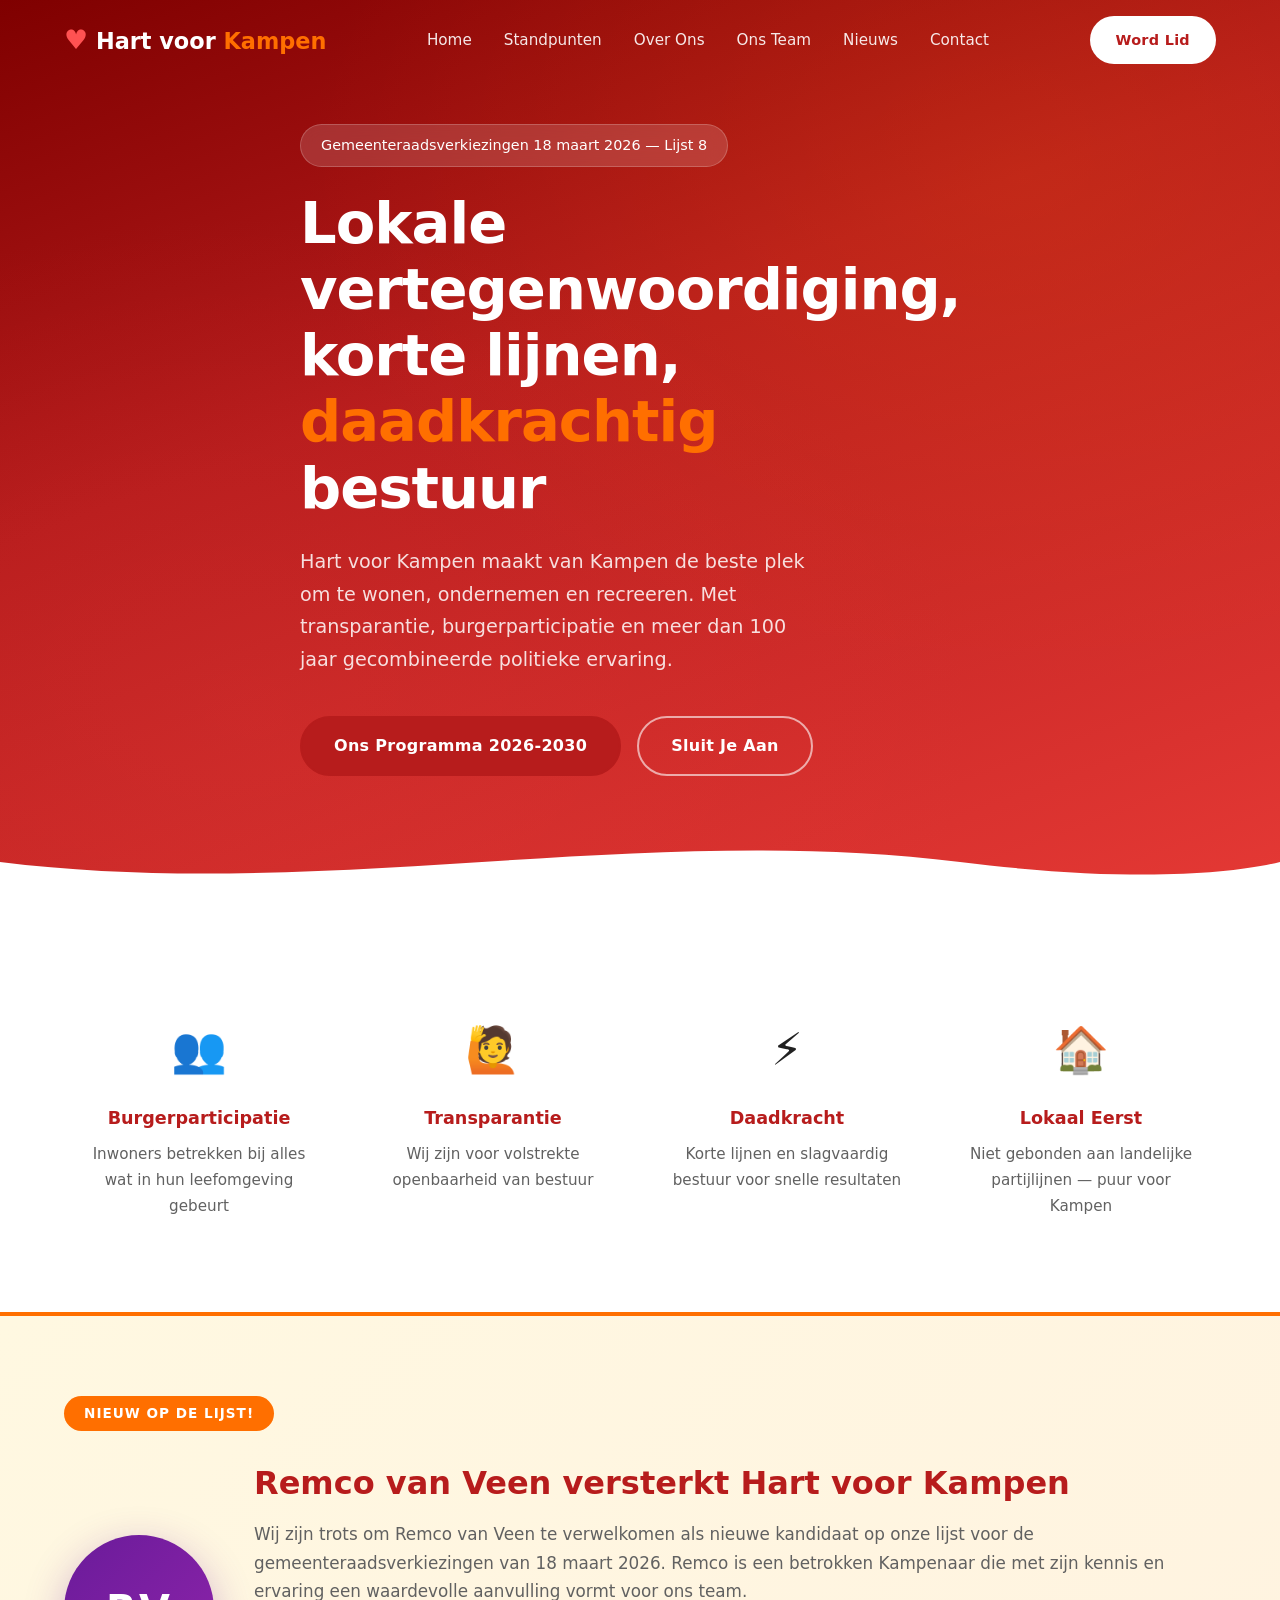
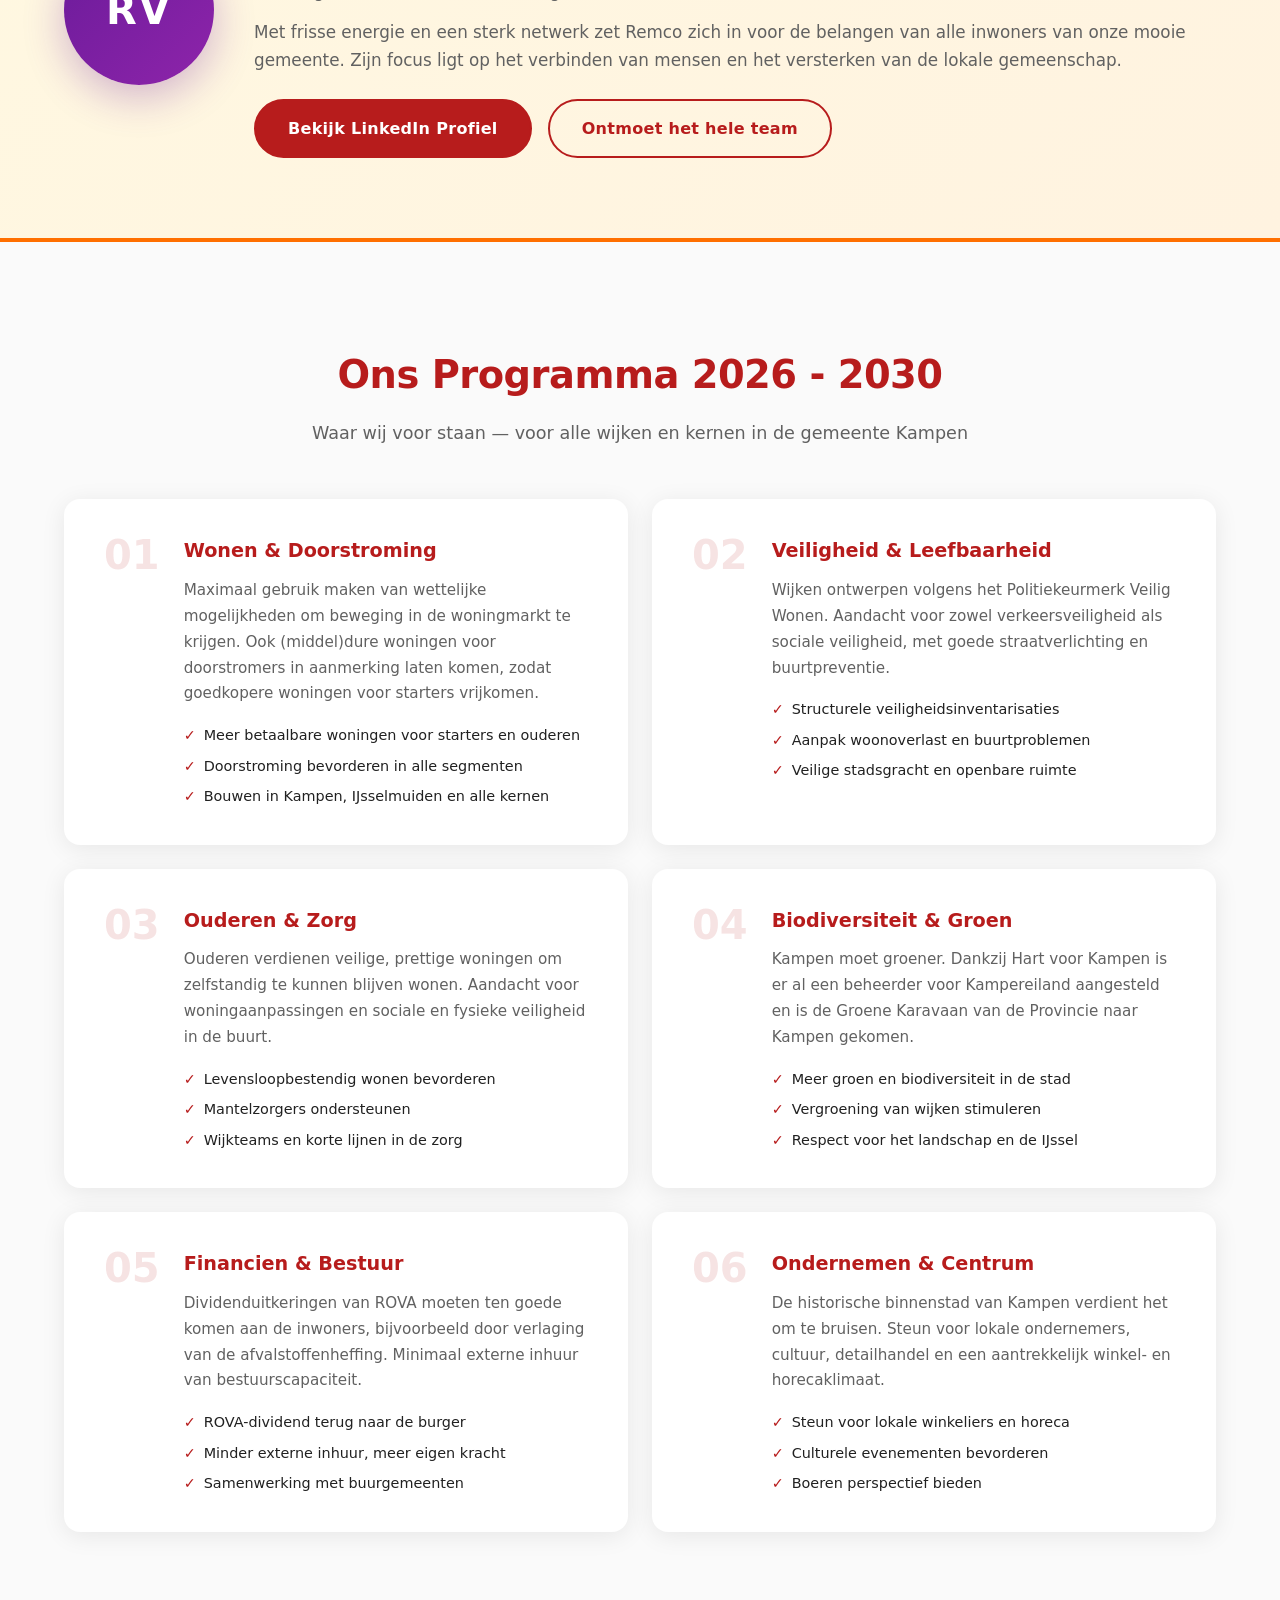
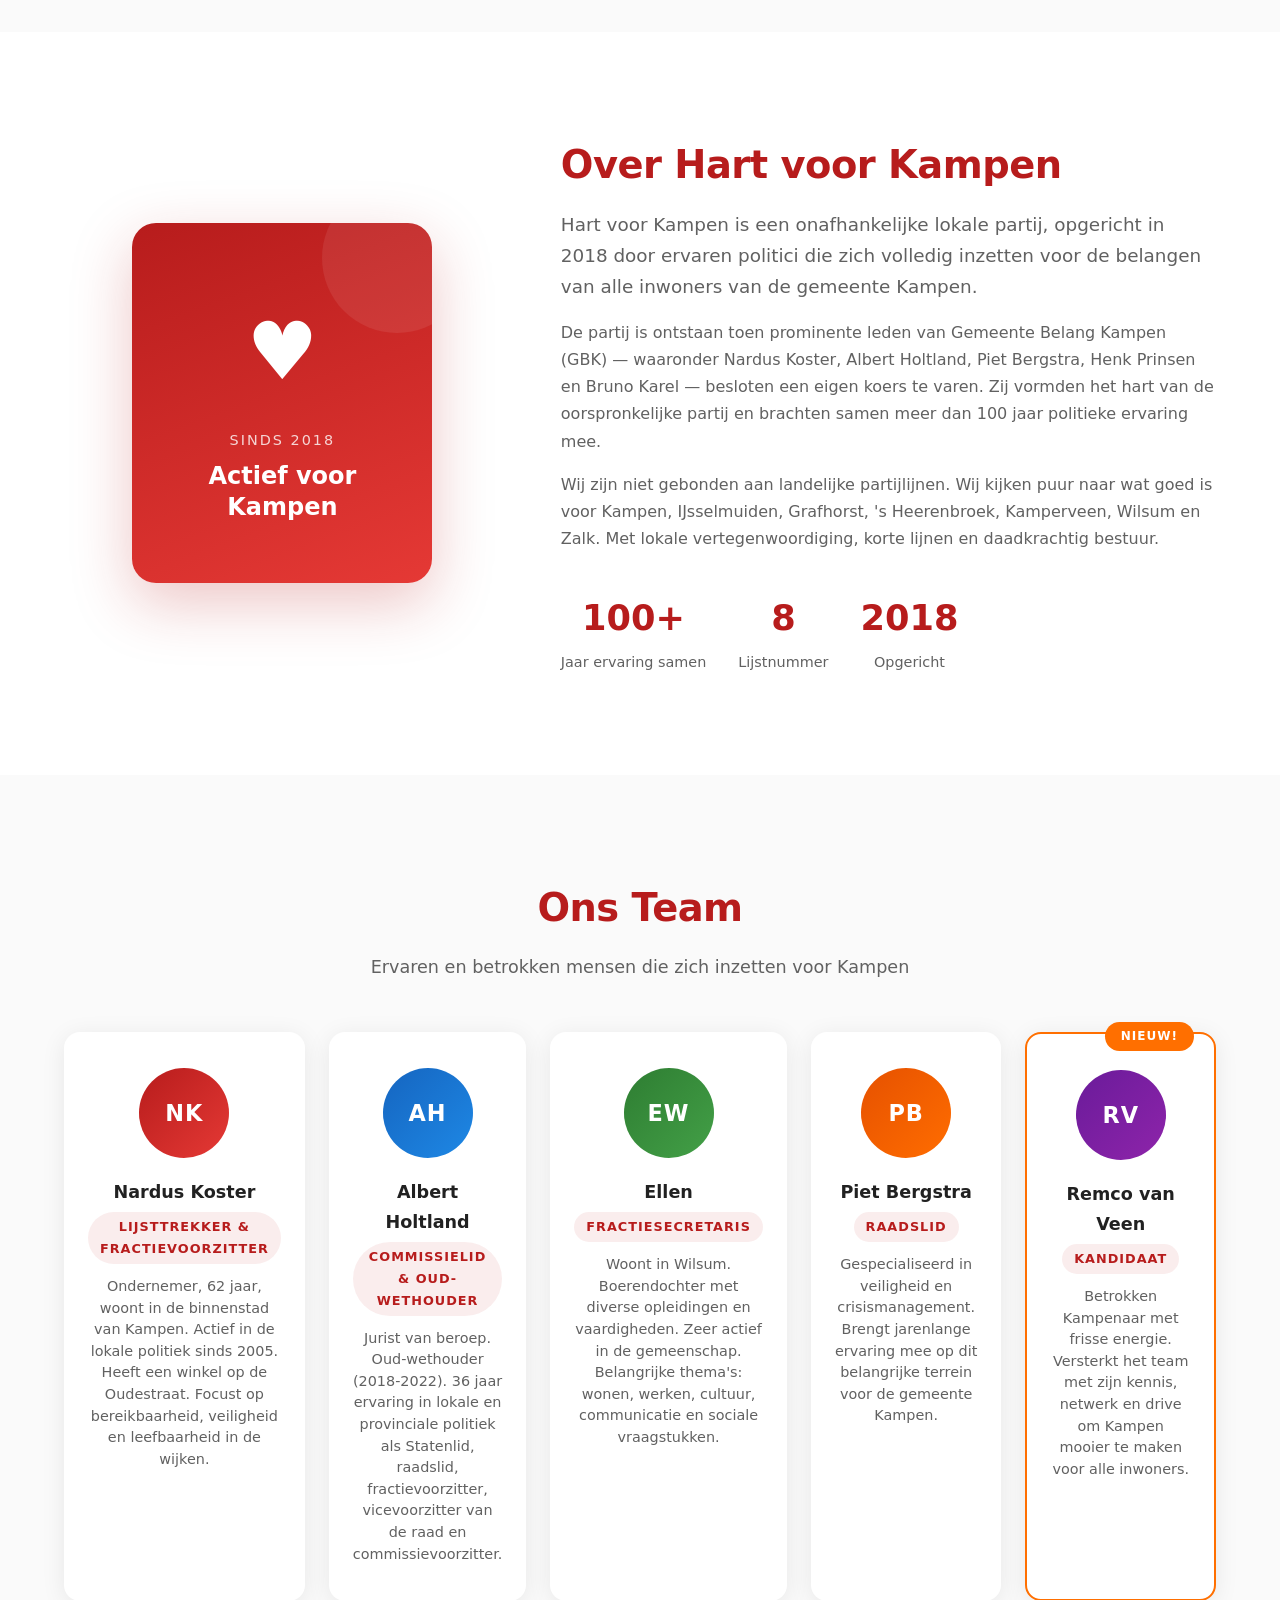
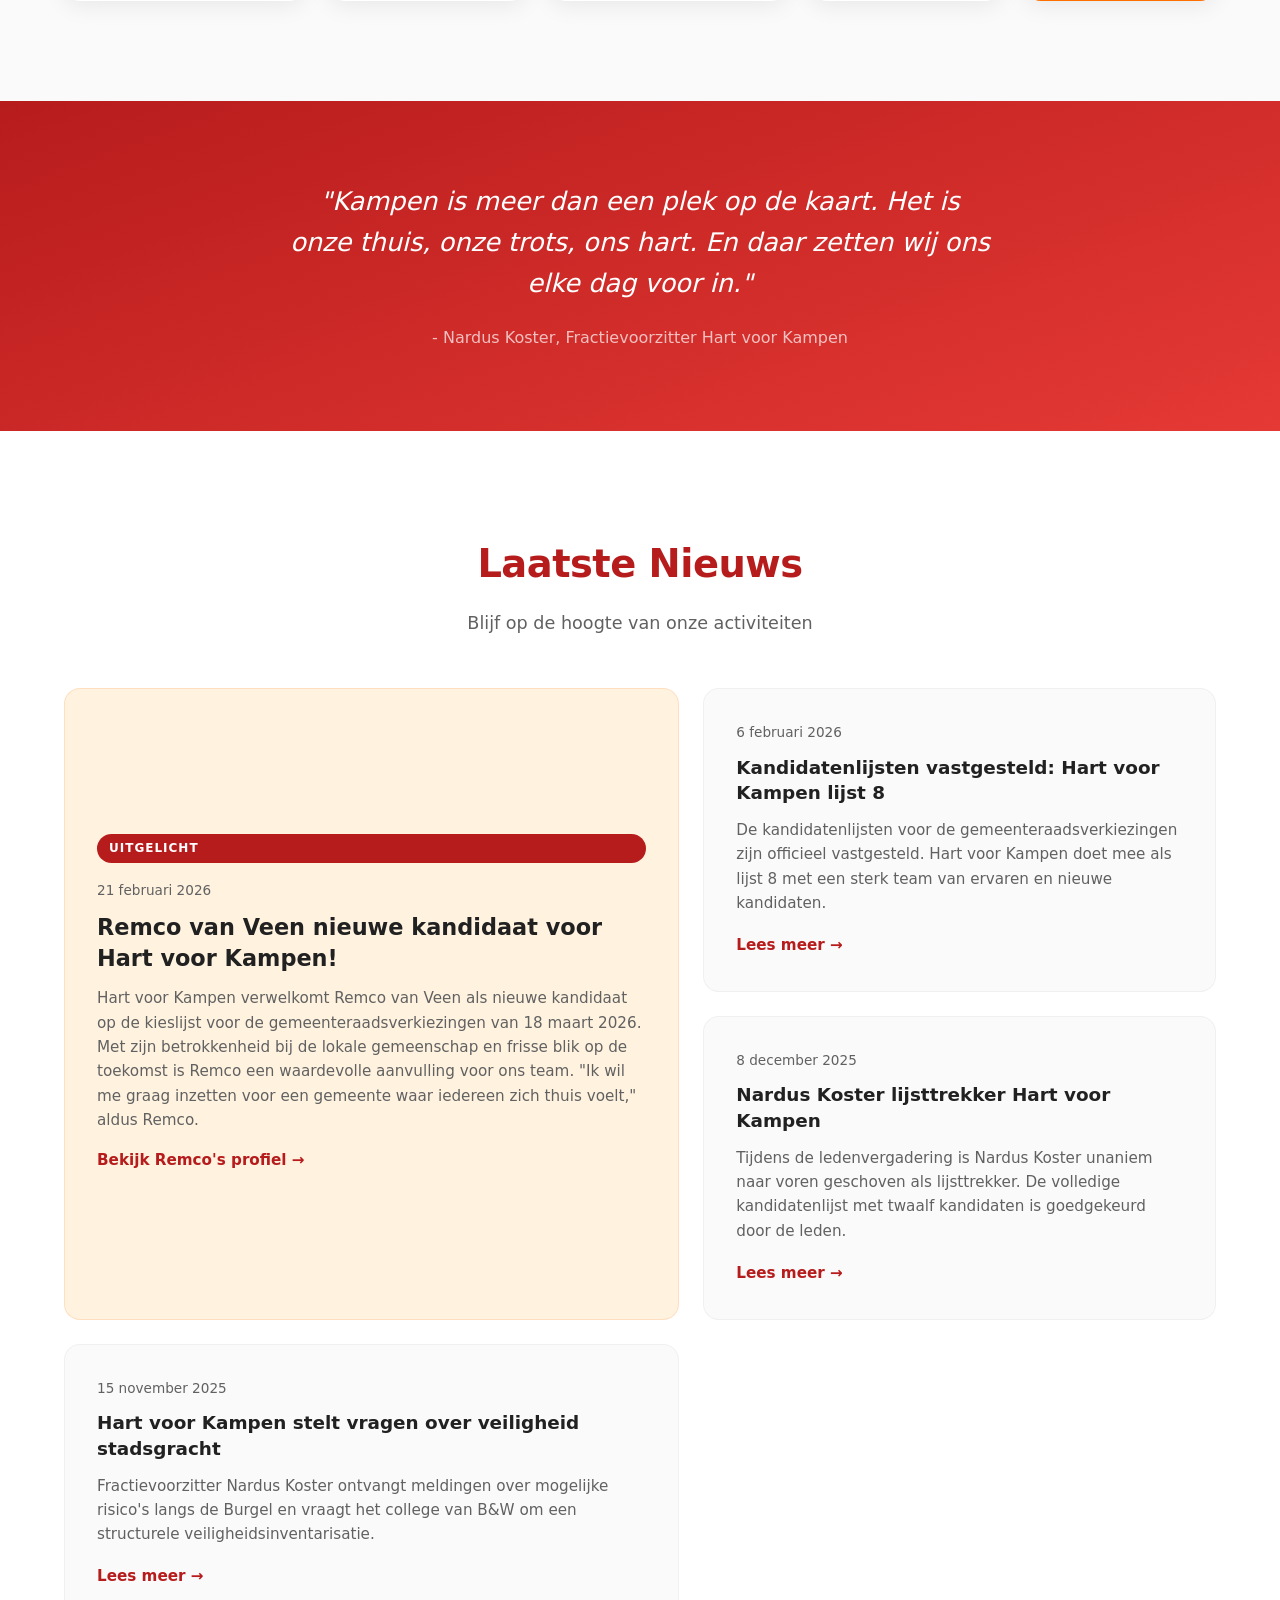
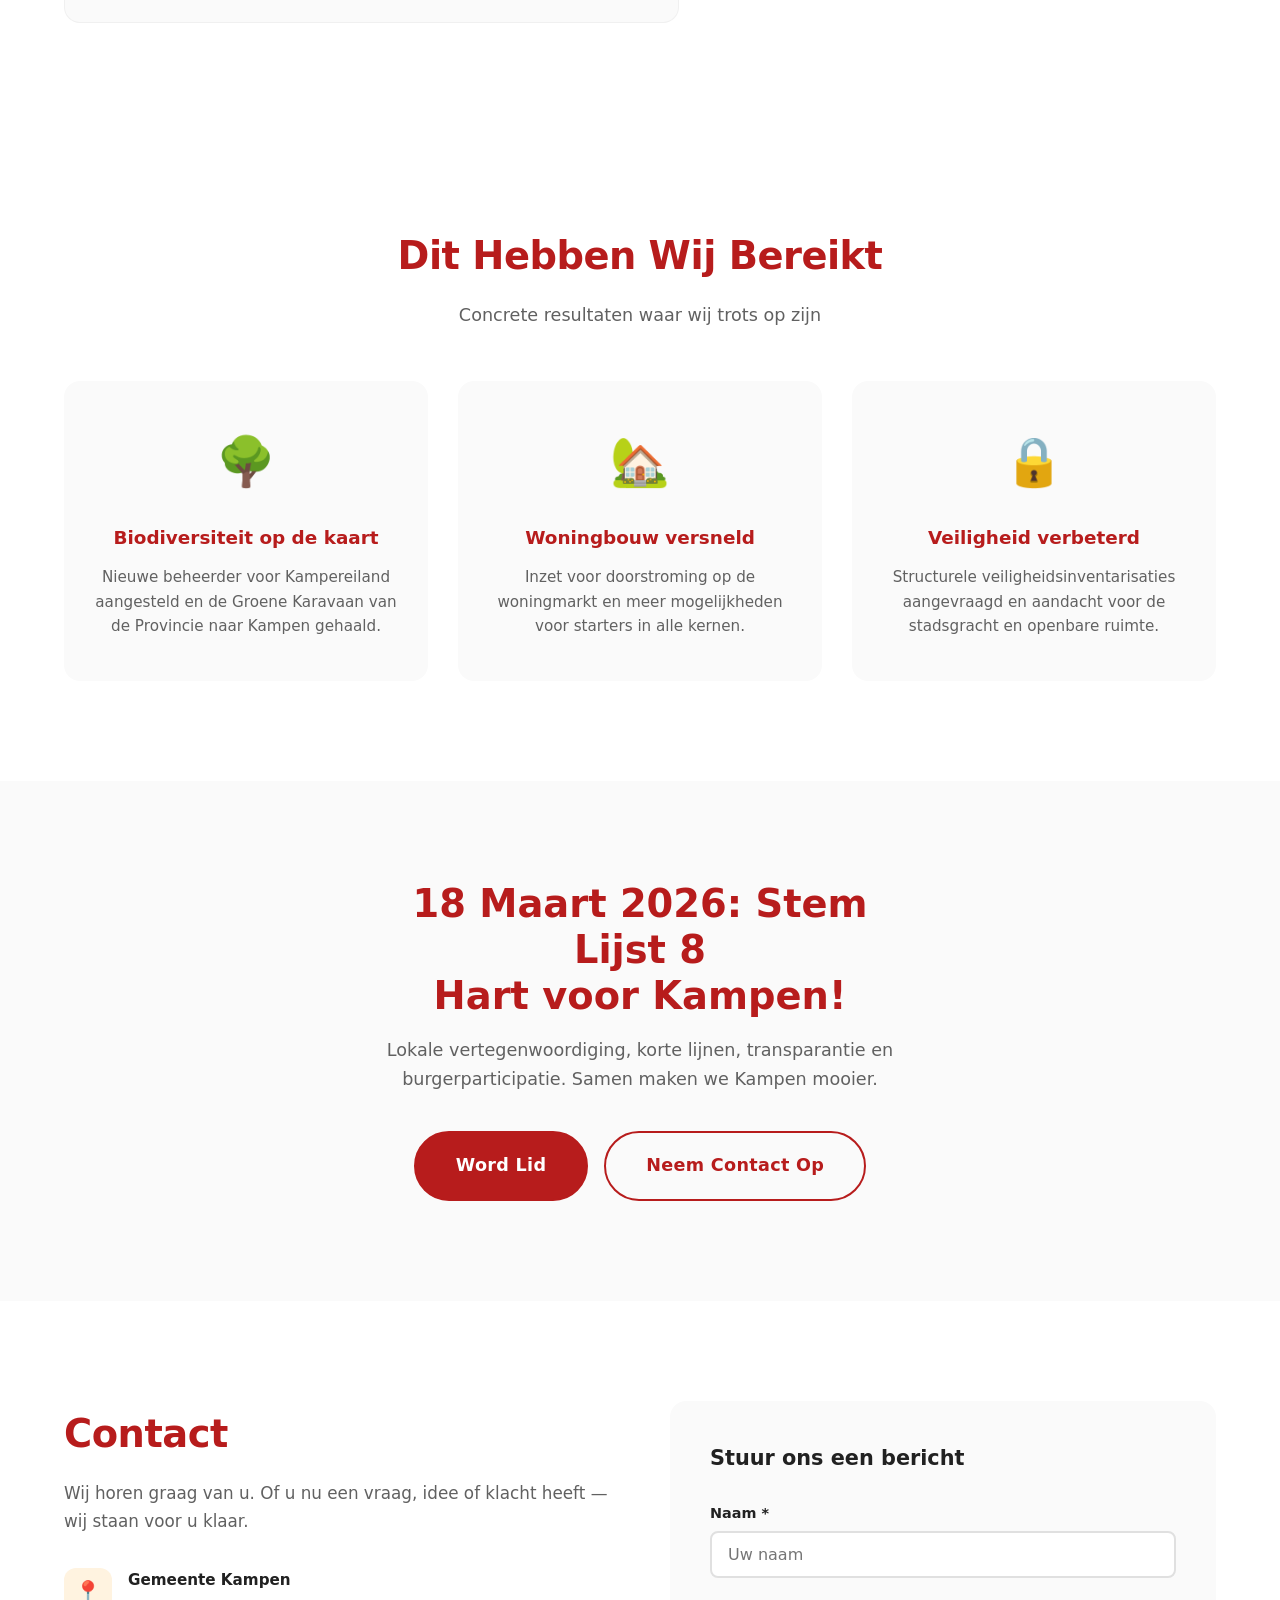
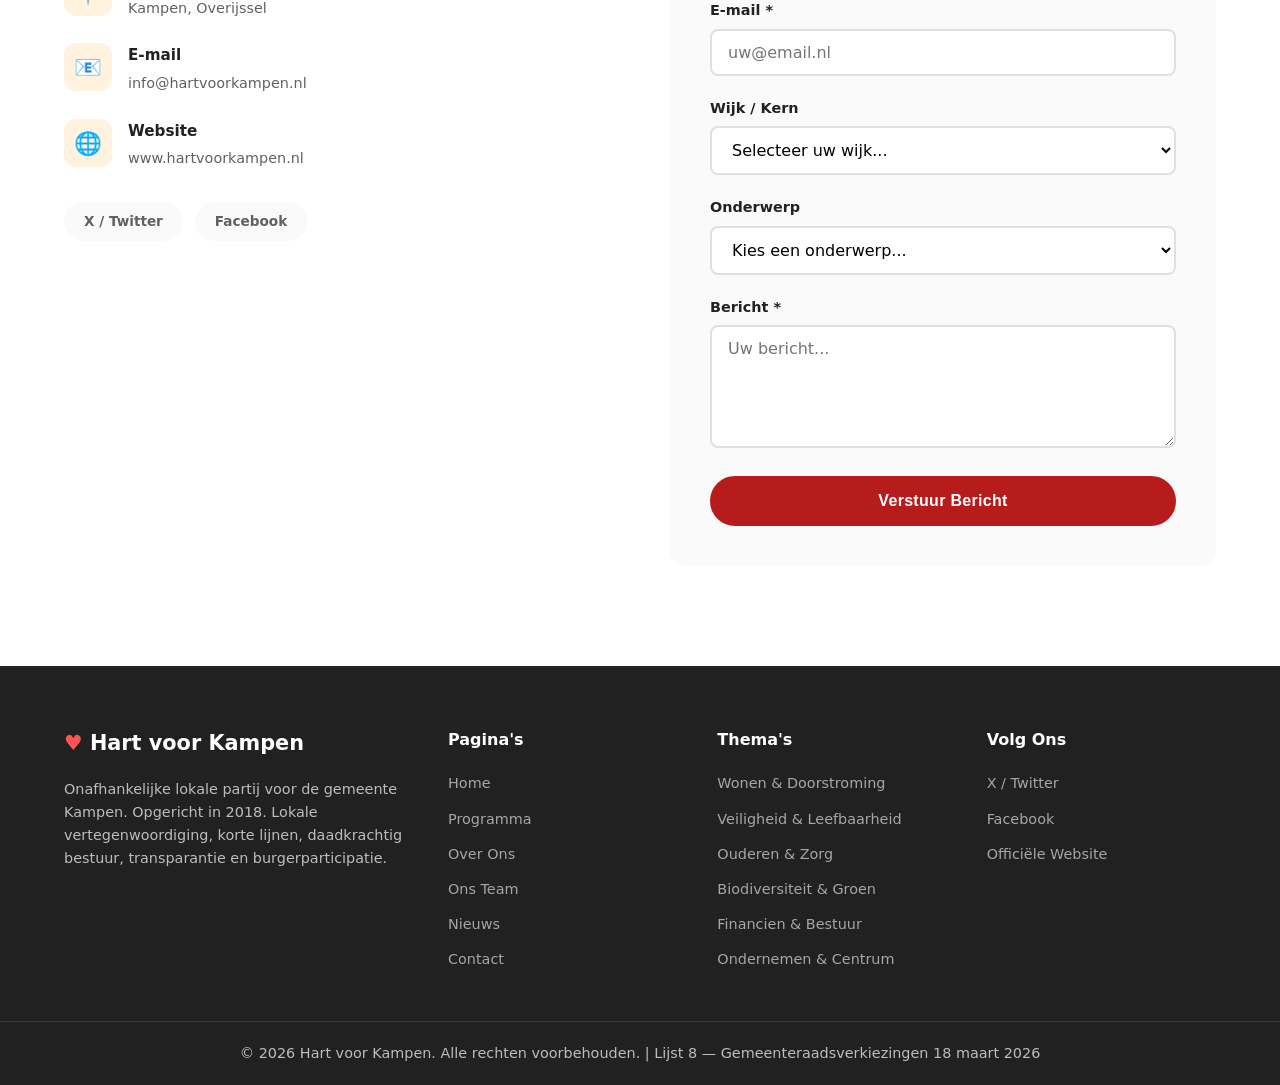
==== index.html @ f713fc43 "Echte content Hart voor Kampen + Remco van Veen als nieuwe kandidaat" ====
<!DOCTYPE html>
<html lang="nl">
<head>
    <meta charset="UTF-8">
    <meta name="viewport" content="width=device-width, initial-scale=1.0">
    <title>Hart voor Kampen - Lokale vertegenwoordiging, korte lijnen, daadkrachtig bestuur</title>
    <link rel="stylesheet" href="style.css">
</head>
<body>

    <!-- Navigatie -->
    <nav class="navbar">
        <div class="container nav-container">
            <a href="#" class="logo">
                <span class="logo-heart">&hearts;</span> Hart voor <span class="logo-accent">Kampen</span>
            </a>
            <ul class="nav-links">
                <li><a href="#home">Home</a></li>
                <li><a href="#standpunten">Standpunten</a></li>
                <li><a href="#over-ons">Over Ons</a></li>
                <li><a href="#team">Ons Team</a></li>
                <li><a href="#nieuws">Nieuws</a></li>
                <li><a href="#contact">Contact</a></li>
            </ul>
            <a href="#contact" class="btn btn-nav">Word Lid</a>
            <button class="nav-toggle" aria-label="Menu">&#9776;</button>
        </div>
    </nav>

    <!-- Hero -->
    <section id="home" class="hero">
        <div class="hero-bg"></div>
        <div class="container hero-content">
            <span class="hero-badge">Gemeenteraadsverkiezingen 18 maart 2026 &mdash; Lijst 8</span>
            <h1>Lokale vertegenwoordiging,<br>korte lijnen, <span class="highlight">daadkrachtig</span> bestuur</h1>
            <p>Hart voor Kampen maakt van Kampen de beste plek om te wonen, ondernemen en recreeren. Met transparantie, burgerparticipatie en meer dan 100 jaar gecombineerde politieke ervaring.</p>
            <div class="hero-buttons">
                <a href="#standpunten" class="btn btn-primary">Ons Programma 2026-2030</a>
                <a href="#contact" class="btn btn-outline">Sluit Je Aan</a>
            </div>
        </div>
        <div class="hero-wave">
            <svg viewBox="0 0 1440 120" preserveAspectRatio="none">
                <path d="M0,60 C360,120 720,0 1080,60 C1260,90 1380,80 1440,60 L1440,120 L0,120 Z" fill="#ffffff"/>
            </svg>
        </div>
    </section>

    <!-- Kernwaarden -->
    <section class="kernwaarden">
        <div class="container">
            <div class="kernwaarden-grid">
                <div class="kernwaarde">
                    <div class="kernwaarde-icon">&#128101;</div>
                    <h3>Burgerparticipatie</h3>
                    <p>Inwoners betrekken bij alles wat in hun leefomgeving gebeurt</p>
                </div>
                <div class="kernwaarde">
                    <div class="kernwaarde-icon">&#128587;</div>
                    <h3>Transparantie</h3>
                    <p>Wij zijn voor volstrekte openbaarheid van bestuur</p>
                </div>
                <div class="kernwaarde">
                    <div class="kernwaarde-icon">&#9889;</div>
                    <h3>Daadkracht</h3>
                    <p>Korte lijnen en slagvaardig bestuur voor snelle resultaten</p>
                </div>
                <div class="kernwaarde">
                    <div class="kernwaarde-icon">&#127968;</div>
                    <h3>Lokaal Eerst</h3>
                    <p>Niet gebonden aan landelijke partijlijnen &mdash; puur voor Kampen</p>
                </div>
            </div>
        </div>
    </section>

    <!-- Nieuw Kandidaat Banner -->
    <section class="kandidaat-banner">
        <div class="container kandidaat-content">
            <div class="kandidaat-badge">Nieuw op de lijst!</div>
            <div class="kandidaat-grid">
                <div class="kandidaat-avatar">
                    <span>RV</span>
                </div>
                <div class="kandidaat-info">
                    <h2>Remco van Veen versterkt Hart voor Kampen</h2>
                    <p>Wij zijn trots om Remco van Veen te verwelkomen als nieuwe kandidaat op onze lijst voor de gemeenteraadsverkiezingen van 18 maart 2026. Remco is een betrokken Kampenaar die met zijn kennis en ervaring een waardevolle aanvulling vormt voor ons team.</p>
                    <p>Met frisse energie en een sterk netwerk zet Remco zich in voor de belangen van alle inwoners van onze mooie gemeente. Zijn focus ligt op het verbinden van mensen en het versterken van de lokale gemeenschap.</p>
                    <div class="kandidaat-links">
                        <a href="https://www.linkedin.com/in/remco-van-veen-91a676131/" target="_blank" class="btn btn-primary">Bekijk LinkedIn Profiel</a>
                        <a href="#team" class="btn btn-outline-dark">Ontmoet het hele team</a>
                    </div>
                </div>
            </div>
        </div>
    </section>

    <!-- Standpunten -->
    <section id="standpunten" class="standpunten">
        <div class="container">
            <h2 class="section-title">Ons Programma 2026 - 2030</h2>
            <p class="section-subtitle">Waar wij voor staan &mdash; voor alle wijken en kernen in de gemeente Kampen</p>
            <div class="standpunten-grid">
                <div class="standpunt-card">
                    <div class="standpunt-nummer">01</div>
                    <div class="standpunt-content">
                        <h3>Wonen & Doorstroming</h3>
                        <p>Maximaal gebruik maken van wettelijke mogelijkheden om beweging in de woningmarkt te krijgen. Ook (middel)dure woningen voor doorstromers in aanmerking laten komen, zodat goedkopere woningen voor starters vrijkomen.</p>
                        <ul class="standpunt-punten">
                            <li>Meer betaalbare woningen voor starters en ouderen</li>
                            <li>Doorstroming bevorderen in alle segmenten</li>
                            <li>Bouwen in Kampen, IJsselmuiden en alle kernen</li>
                        </ul>
                    </div>
                </div>
                <div class="standpunt-card">
                    <div class="standpunt-nummer">02</div>
                    <div class="standpunt-content">
                        <h3>Veiligheid & Leefbaarheid</h3>
                        <p>Wijken ontwerpen volgens het Politiekeurmerk Veilig Wonen. Aandacht voor zowel verkeersveiligheid als sociale veiligheid, met goede straatverlichting en buurtpreventie.</p>
                        <ul class="standpunt-punten">
                            <li>Structurele veiligheidsinventarisaties</li>
                            <li>Aanpak woonoverlast en buurtproblemen</li>
                            <li>Veilige stadsgracht en openbare ruimte</li>
                        </ul>
                    </div>
                </div>
                <div class="standpunt-card">
                    <div class="standpunt-nummer">03</div>
                    <div class="standpunt-content">
                        <h3>Ouderen & Zorg</h3>
                        <p>Ouderen verdienen veilige, prettige woningen om zelfstandig te kunnen blijven wonen. Aandacht voor woningaanpassingen en sociale en fysieke veiligheid in de buurt.</p>
                        <ul class="standpunt-punten">
                            <li>Levensloopbestendig wonen bevorderen</li>
                            <li>Mantelzorgers ondersteunen</li>
                            <li>Wijkteams en korte lijnen in de zorg</li>
                        </ul>
                    </div>
                </div>
                <div class="standpunt-card">
                    <div class="standpunt-nummer">04</div>
                    <div class="standpunt-content">
                        <h3>Biodiversiteit & Groen</h3>
                        <p>Kampen moet groener. Dankzij Hart voor Kampen is er al een beheerder voor Kampereiland aangesteld en is de Groene Karavaan van de Provincie naar Kampen gekomen.</p>
                        <ul class="standpunt-punten">
                            <li>Meer groen en biodiversiteit in de stad</li>
                            <li>Vergroening van wijken stimuleren</li>
                            <li>Respect voor het landschap en de IJssel</li>
                        </ul>
                    </div>
                </div>
                <div class="standpunt-card">
                    <div class="standpunt-nummer">05</div>
                    <div class="standpunt-content">
                        <h3>Financien & Bestuur</h3>
                        <p>Dividenduitkeringen van ROVA moeten ten goede komen aan de inwoners, bijvoorbeeld door verlaging van de afvalstoffenheffing. Minimaal externe inhuur van bestuurscapaciteit.</p>
                        <ul class="standpunt-punten">
                            <li>ROVA-dividend terug naar de burger</li>
                            <li>Minder externe inhuur, meer eigen kracht</li>
                            <li>Samenwerking met buurgemeenten</li>
                        </ul>
                    </div>
                </div>
                <div class="standpunt-card">
                    <div class="standpunt-nummer">06</div>
                    <div class="standpunt-content">
                        <h3>Ondernemen & Centrum</h3>
                        <p>De historische binnenstad van Kampen verdient het om te bruisen. Steun voor lokale ondernemers, cultuur, detailhandel en een aantrekkelijk winkel- en horecaklimaat.</p>
                        <ul class="standpunt-punten">
                            <li>Steun voor lokale winkeliers en horeca</li>
                            <li>Culturele evenementen bevorderen</li>
                            <li>Boeren perspectief bieden</li>
                        </ul>
                    </div>
                </div>
            </div>
        </div>
    </section>

    <!-- Over Ons -->
    <section id="over-ons" class="over-ons">
        <div class="container over-ons-grid">
            <div class="over-ons-visual">
                <div class="visual-card">
                    <div class="visual-heart">&hearts;</div>
                    <span>Sinds 2018</span>
                    <p>Actief voor<br>Kampen</p>
                </div>
            </div>
            <div class="over-ons-text">
                <h2 class="section-title left">Over Hart voor Kampen</h2>
                <p class="over-ons-intro">Hart voor Kampen is een onafhankelijke lokale partij, opgericht in 2018 door ervaren politici die zich volledig inzetten voor de belangen van alle inwoners van de gemeente Kampen.</p>
                <p>De partij is ontstaan toen prominente leden van Gemeente Belang Kampen (GBK) &mdash; waaronder Nardus Koster, Albert Holtland, Piet Bergstra, Henk Prinsen en Bruno Karel &mdash; besloten een eigen koers te varen. Zij vormden het hart van de oorspronkelijke partij en brachten samen meer dan 100 jaar politieke ervaring mee.</p>
                <p>Wij zijn niet gebonden aan landelijke partijlijnen. Wij kijken puur naar wat goed is voor Kampen, IJsselmuiden, Grafhorst, 's Heerenbroek, Kamperveen, Wilsum en Zalk. Met lokale vertegenwoordiging, korte lijnen en daadkrachtig bestuur.</p>
                <div class="over-ons-cijfers">
                    <div class="cijfer">
                        <strong>100+</strong>
                        <span>Jaar ervaring samen</span>
                    </div>
                    <div class="cijfer">
                        <strong>8</strong>
                        <span>Lijstnummer</span>
                    </div>
                    <div class="cijfer">
                        <strong>2018</strong>
                        <span>Opgericht</span>
                    </div>
                </div>
            </div>
        </div>
    </section>

    <!-- Team -->
    <section id="team" class="team">
        <div class="container">
            <h2 class="section-title">Ons Team</h2>
            <p class="section-subtitle">Ervaren en betrokken mensen die zich inzetten voor Kampen</p>
            <div class="team-grid">
                <div class="team-card">
                    <div class="team-avatar" style="background: linear-gradient(135deg, #b71c1c, #e53935);">
                        <span>NK</span>
                    </div>
                    <h3>Nardus Koster</h3>
                    <span class="team-role">Lijsttrekker &amp; Fractievoorzitter</span>
                    <p>Ondernemer, 62 jaar, woont in de binnenstad van Kampen. Actief in de lokale politiek sinds 2005. Heeft een winkel op de Oudestraat. Focust op bereikbaarheid, veiligheid en leefbaarheid in de wijken.</p>
                </div>
                <div class="team-card">
                    <div class="team-avatar" style="background: linear-gradient(135deg, #1565c0, #1e88e5);">
                        <span>AH</span>
                    </div>
                    <h3>Albert Holtland</h3>
                    <span class="team-role">Commissielid &amp; Oud-Wethouder</span>
                    <p>Jurist van beroep. Oud-wethouder (2018-2022). 36 jaar ervaring in lokale en provinciale politiek als Statenlid, raadslid, fractievoorzitter, vicevoorzitter van de raad en commissievoorzitter.</p>
                </div>
                <div class="team-card">
                    <div class="team-avatar" style="background: linear-gradient(135deg, #2e7d32, #43a047);">
                        <span>EW</span>
                    </div>
                    <h3>Ellen</h3>
                    <span class="team-role">Fractiesecretaris</span>
                    <p>Woont in Wilsum. Boerendochter met diverse opleidingen en vaardigheden. Zeer actief in de gemeenschap. Belangrijke thema's: wonen, werken, cultuur, communicatie en sociale vraagstukken.</p>
                </div>
                <div class="team-card">
                    <div class="team-avatar" style="background: linear-gradient(135deg, #e65100, #ff6d00);">
                        <span>PB</span>
                    </div>
                    <h3>Piet Bergstra</h3>
                    <span class="team-role">Raadslid</span>
                    <p>Gespecialiseerd in veiligheid en crisismanagement. Brengt jarenlange ervaring mee op dit belangrijke terrein voor de gemeente Kampen.</p>
                </div>
                <div class="team-card team-card-new">
                    <div class="new-badge">Nieuw!</div>
                    <div class="team-avatar" style="background: linear-gradient(135deg, #6a1b9a, #8e24aa);">
                        <span>RV</span>
                    </div>
                    <h3>Remco van Veen</h3>
                    <span class="team-role">Kandidaat</span>
                    <p>Betrokken Kampenaar met frisse energie. Versterkt het team met zijn kennis, netwerk en drive om Kampen mooier te maken voor alle inwoners.</p>
                </div>
            </div>
        </div>
    </section>

    <!-- Quote -->
    <section class="quote-section">
        <div class="container">
            <blockquote>
                <p>"Kampen is meer dan een plek op de kaart. Het is onze thuis, onze trots, ons hart. En daar zetten wij ons elke dag voor in."</p>
                <cite>- Nardus Koster, Fractievoorzitter Hart voor Kampen</cite>
            </blockquote>
        </div>
    </section>

    <!-- Nieuws -->
    <section id="nieuws" class="nieuws">
        <div class="container">
            <h2 class="section-title">Laatste Nieuws</h2>
            <p class="section-subtitle">Blijf op de hoogte van onze activiteiten</p>
            <div class="nieuws-grid">
                <article class="nieuws-card featured">
                    <div class="nieuws-label">Uitgelicht</div>
                    <div class="nieuws-date">21 februari 2026</div>
                    <h3>Remco van Veen nieuwe kandidaat voor Hart voor Kampen!</h3>
                    <p>Hart voor Kampen verwelkomt Remco van Veen als nieuwe kandidaat op de kieslijst voor de gemeenteraadsverkiezingen van 18 maart 2026. Met zijn betrokkenheid bij de lokale gemeenschap en frisse blik op de toekomst is Remco een waardevolle aanvulling voor ons team. "Ik wil me graag inzetten voor een gemeente waar iedereen zich thuis voelt," aldus Remco.</p>
                    <a href="https://www.linkedin.com/in/remco-van-veen-91a676131/" target="_blank" class="nieuws-link">Bekijk Remco's profiel &rarr;</a>
                </article>
                <article class="nieuws-card">
                    <div class="nieuws-date">6 februari 2026</div>
                    <h3>Kandidatenlijsten vastgesteld: Hart voor Kampen lijst 8</h3>
                    <p>De kandidatenlijsten voor de gemeenteraadsverkiezingen zijn officieel vastgesteld. Hart voor Kampen doet mee als lijst 8 met een sterk team van ervaren en nieuwe kandidaten.</p>
                    <a href="#" class="nieuws-link">Lees meer &rarr;</a>
                </article>
                <article class="nieuws-card">
                    <div class="nieuws-date">8 december 2025</div>
                    <h3>Nardus Koster lijsttrekker Hart voor Kampen</h3>
                    <p>Tijdens de ledenvergadering is Nardus Koster unaniem naar voren geschoven als lijsttrekker. De volledige kandidatenlijst met twaalf kandidaten is goedgekeurd door de leden.</p>
                    <a href="#" class="nieuws-link">Lees meer &rarr;</a>
                </article>
                <article class="nieuws-card">
                    <div class="nieuws-date">15 november 2025</div>
                    <h3>Hart voor Kampen stelt vragen over veiligheid stadsgracht</h3>
                    <p>Fractievoorzitter Nardus Koster ontvangt meldingen over mogelijke risico's langs de Burgel en vraagt het college van B&W om een structurele veiligheidsinventarisatie.</p>
                    <a href="#" class="nieuws-link">Lees meer &rarr;</a>
                </article>
            </div>
        </div>
    </section>

    <!-- Bereikt -->
    <section class="bereikt">
        <div class="container">
            <h2 class="section-title">Dit Hebben Wij Bereikt</h2>
            <p class="section-subtitle">Concrete resultaten waar wij trots op zijn</p>
            <div class="bereikt-grid">
                <div class="bereikt-item">
                    <div class="bereikt-icon">&#127795;</div>
                    <h3>Biodiversiteit op de kaart</h3>
                    <p>Nieuwe beheerder voor Kampereiland aangesteld en de Groene Karavaan van de Provincie naar Kampen gehaald.</p>
                </div>
                <div class="bereikt-item">
                    <div class="bereikt-icon">&#127969;</div>
                    <h3>Woningbouw versneld</h3>
                    <p>Inzet voor doorstroming op de woningmarkt en meer mogelijkheden voor starters in alle kernen.</p>
                </div>
                <div class="bereikt-item">
                    <div class="bereikt-icon">&#128274;</div>
                    <h3>Veiligheid verbeterd</h3>
                    <p>Structurele veiligheidsinventarisaties aangevraagd en aandacht voor de stadsgracht en openbare ruimte.</p>
                </div>
            </div>
        </div>
    </section>

    <!-- CTA -->
    <section class="cta">
        <div class="container cta-content">
            <h2>18 Maart 2026: Stem Lijst 8<br>Hart voor Kampen!</h2>
            <p>Lokale vertegenwoordiging, korte lijnen, transparantie en burgerparticipatie. Samen maken we Kampen mooier.</p>
            <div class="cta-buttons">
                <a href="#contact" class="btn btn-primary btn-large">Word Lid</a>
                <a href="#contact" class="btn btn-outline-dark btn-large">Neem Contact Op</a>
            </div>
        </div>
    </section>

    <!-- Contact -->
    <section id="contact" class="contact">
        <div class="container contact-grid">
            <div class="contact-info">
                <h2 class="section-title left">Contact</h2>
                <p>Wij horen graag van u. Of u nu een vraag, idee of klacht heeft &mdash; wij staan voor u klaar.</p>
                <div class="contact-details">
                    <div class="contact-item">
                        <span class="contact-icon">&#128205;</span>
                        <div>
                            <strong>Gemeente Kampen</strong>
                            <p>Kampen, Overijssel</p>
                        </div>
                    </div>
                    <div class="contact-item">
                        <span class="contact-icon">&#128231;</span>
                        <div>
                            <strong>E-mail</strong>
                            <p>info@hartvoorkampen.nl</p>
                        </div>
                    </div>
                    <div class="contact-item">
                        <span class="contact-icon">&#127760;</span>
                        <div>
                            <strong>Website</strong>
                            <p>www.hartvoorkampen.nl</p>
                        </div>
                    </div>
                </div>
                <div class="social-bar">
                    <a href="https://x.com/hartvoorkampen" target="_blank" class="social-btn">X / Twitter</a>
                    <a href="#" class="social-btn">Facebook</a>
                </div>
            </div>
            <div class="contact-form-wrapper">
                <h3>Stuur ons een bericht</h3>
                <form class="contact-form" onsubmit="handleSubmit(event)">
                    <div class="form-group">
                        <label for="naam">Naam *</label>
                        <input type="text" id="naam" name="naam" placeholder="Uw naam" required>
                    </div>
                    <div class="form-group">
                        <label for="email">E-mail *</label>
                        <input type="email" id="email" name="email" placeholder="uw@email.nl" required>
                    </div>
                    <div class="form-group">
                        <label for="wijk">Wijk / Kern</label>
                        <select id="wijk" name="wijk">
                            <option value="">Selecteer uw wijk...</option>
                            <option value="binnenstad">Binnenstad</option>
                            <option value="brunnepe">Brunnepe</option>
                            <option value="onderdijks">Onderdijks</option>
                            <option value="hanzewijk">Hanzewijk</option>
                            <option value="flevowijk">Flevowijk</option>
                            <option value="ijsselmuiden">IJsselmuiden</option>
                            <option value="grafhorst">Grafhorst</option>
                            <option value="kamperveen">Kamperveen</option>
                            <option value="wilsum">Wilsum</option>
                            <option value="zalk">Zalk</option>
                            <option value="sheerenbroek">'s Heerenbroek</option>
                            <option value="anders">Anders</option>
                        </select>
                    </div>
                    <div class="form-group">
                        <label for="onderwerp">Onderwerp</label>
                        <select id="onderwerp" name="onderwerp">
                            <option value="">Kies een onderwerp...</option>
                            <option value="vraag">Algemene vraag</option>
                            <option value="lid">Lid worden</option>
                            <option value="vrijwilliger">Vrijwilliger worden</option>
                            <option value="melding">Melding doen</option>
                            <option value="idee">Idee delen</option>
                            <option value="anders">Anders</option>
                        </select>
                    </div>
                    <div class="form-group">
                        <label for="bericht">Bericht *</label>
                        <textarea id="bericht" name="bericht" rows="5" placeholder="Uw bericht..." required></textarea>
                    </div>
                    <button type="submit" class="btn btn-primary btn-full">Verstuur Bericht</button>
                </form>
            </div>
        </div>
    </section>

    <!-- Footer -->
    <footer class="footer">
        <div class="container footer-grid">
            <div class="footer-col">
                <h3><span class="footer-heart">&hearts;</span> Hart voor Kampen</h3>
                <p>Onafhankelijke lokale partij voor de gemeente Kampen. Opgericht in 2018. Lokale vertegenwoordiging, korte lijnen, daadkrachtig bestuur, transparantie en burgerparticipatie.</p>
            </div>
            <div class="footer-col">
                <h4>Pagina's</h4>
                <ul>
                    <li><a href="#home">Home</a></li>
                    <li><a href="#standpunten">Programma</a></li>
                    <li><a href="#over-ons">Over Ons</a></li>
                    <li><a href="#team">Ons Team</a></li>
                    <li><a href="#nieuws">Nieuws</a></li>
                    <li><a href="#contact">Contact</a></li>
                </ul>
            </div>
            <div class="footer-col">
                <h4>Thema's</h4>
                <ul>
                    <li><a href="#standpunten">Wonen & Doorstroming</a></li>
                    <li><a href="#standpunten">Veiligheid & Leefbaarheid</a></li>
                    <li><a href="#standpunten">Ouderen & Zorg</a></li>
                    <li><a href="#standpunten">Biodiversiteit & Groen</a></li>
                    <li><a href="#standpunten">Financien & Bestuur</a></li>
                    <li><a href="#standpunten">Ondernemen & Centrum</a></li>
                </ul>
            </div>
            <div class="footer-col">
                <h4>Volg Ons</h4>
                <ul>
                    <li><a href="https://x.com/hartvoorkampen" target="_blank">X / Twitter</a></li>
                    <li><a href="#">Facebook</a></li>
                    <li><a href="https://www.hartvoorkampen.nl/" target="_blank">Officiële Website</a></li>
                </ul>
            </div>
        </div>
        <div class="footer-bottom">
            <div class="container">
                <p>&copy; 2026 Hart voor Kampen. Alle rechten voorbehouden. | Lijst 8 &mdash; Gemeenteraadsverkiezingen 18 maart 2026</p>
            </div>
        </div>
    </footer>

    <script>
        // Mobile nav
        document.querySelector('.nav-toggle').addEventListener('click', function() {
            document.querySelector('.nav-links').classList.toggle('active');
        });

        // Smooth scroll
        document.querySelectorAll('a[href^="#"]').forEach(anchor => {
            anchor.addEventListener('click', function(e) {
                e.preventDefault();
                const target = document.querySelector(this.getAttribute('href'));
                if (target) {
                    target.scrollIntoView({ behavior: 'smooth', block: 'start' });
                    document.querySelector('.nav-links').classList.remove('active');
                }
            });
        });

        // Navbar scroll
        window.addEventListener('scroll', function() {
            document.querySelector('.navbar').classList.toggle('scrolled', window.scrollY > 50);
        });

        // Scroll reveal
        const observer = new IntersectionObserver((entries) => {
            entries.forEach(entry => {
                if (entry.isIntersecting) {
                    entry.target.classList.add('revealed');
                }
            });
        }, { threshold: 0.1 });

        document.querySelectorAll('.standpunt-card, .team-card, .nieuws-card, .kernwaarde, .bereikt-item').forEach(el => {
            el.classList.add('reveal');
            observer.observe(el);
        });

        // Form
        function handleSubmit(e) {
            e.preventDefault();
            alert('Bedankt voor uw bericht! Wij nemen zo snel mogelijk contact met u op.');
            e.target.reset();
        }
    </script>

</body>
</html>
---- style.css ----
/* === Reset & Base === */
*, *::before, *::after {
    margin: 0;
    padding: 0;
    box-sizing: border-box;
}

:root {
    --primary: #b71c1c;
    --primary-light: #e53935;
    --primary-dark: #7f0000;
    --accent: #ff6f00;
    --warm: #fff3e0;
    --dark: #212121;
    --gray: #616161;
    --light: #fafafa;
    --white: #ffffff;
    --shadow: 0 4px 24px rgba(0, 0, 0, 0.08);
    --shadow-hover: 0 12px 40px rgba(0, 0, 0, 0.12);
    --radius: 16px;
    --radius-sm: 8px;
}

html {
    scroll-behavior: smooth;
    scroll-padding-top: 80px;
}

body {
    font-family: 'Segoe UI', system-ui, -apple-system, sans-serif;
    color: var(--dark);
    line-height: 1.7;
    overflow-x: hidden;
    background: var(--white);
}

.container {
    max-width: 1200px;
    margin: 0 auto;
    padding: 0 24px;
}

a {
    text-decoration: none;
    color: inherit;
}

/* === Animations === */
.reveal {
    opacity: 0;
    transform: translateY(30px);
    transition: all 0.6s cubic-bezier(0.22, 1, 0.36, 1);
}

.reveal.revealed {
    opacity: 1;
    transform: translateY(0);
}

/* === Buttons === */
.btn {
    display: inline-block;
    padding: 14px 32px;
    border-radius: 50px;
    font-size: 1rem;
    font-weight: 600;
    cursor: pointer;
    transition: all 0.3s ease;
    border: 2px solid transparent;
    letter-spacing: 0.3px;
}

.btn-primary {
    background: var(--primary);
    color: var(--white);
    border-color: var(--primary);
}

.btn-primary:hover {
    background: var(--primary-dark);
    border-color: var(--primary-dark);
    transform: translateY(-2px);
    box-shadow: 0 6px 20px rgba(183, 28, 28, 0.35);
}

.btn-outline {
    background: transparent;
    color: var(--white);
    border-color: rgba(255, 255, 255, 0.6);
}

.btn-outline:hover {
    background: var(--white);
    color: var(--primary);
    border-color: var(--white);
    transform: translateY(-2px);
}

.btn-outline-dark {
    background: transparent;
    color: var(--primary);
    border-color: var(--primary);
}

.btn-outline-dark:hover {
    background: var(--primary);
    color: var(--white);
    transform: translateY(-2px);
}

.btn-large {
    padding: 18px 40px;
    font-size: 1.1rem;
}

.btn-full {
    width: 100%;
    text-align: center;
}

.btn-nav {
    padding: 10px 24px;
    background: var(--white);
    color: var(--primary);
    border-radius: 50px;
    font-weight: 700;
    font-size: 0.9rem;
    transition: all 0.3s;
}

.btn-nav:hover {
    background: var(--accent);
    color: var(--white);
    transform: translateY(-1px);
}

/* === Navbar === */
.navbar {
    position: fixed;
    top: 0;
    left: 0;
    right: 0;
    z-index: 1000;
    background: transparent;
    transition: all 0.3s ease;
    padding: 16px 0;
}

.navbar.scrolled {
    background: var(--primary);
    padding: 10px 0;
    box-shadow: 0 2px 20px rgba(183, 28, 28, 0.3);
}

.nav-container {
    display: flex;
    align-items: center;
    justify-content: space-between;
    gap: 16px;
}

.logo {
    font-size: 1.4rem;
    font-weight: 800;
    color: var(--white);
    white-space: nowrap;
}

.logo-heart {
    color: #ff5252;
    font-size: 1.2em;
}

.logo-accent {
    color: var(--accent);
}

.nav-links {
    display: flex;
    list-style: none;
    gap: 4px;
}

.nav-links a {
    color: rgba(255, 255, 255, 0.9);
    padding: 8px 14px;
    border-radius: 50px;
    font-weight: 500;
    font-size: 0.95rem;
    transition: all 0.3s;
}

.nav-links a:hover {
    color: var(--white);
    background: rgba(255, 255, 255, 0.15);
}

.nav-toggle {
    display: none;
    background: none;
    border: none;
    color: var(--white);
    font-size: 1.5rem;
    cursor: pointer;
}

/* === Hero === */
.hero {
    position: relative;
    min-height: 100vh;
    display: flex;
    align-items: center;
    background: linear-gradient(160deg, var(--primary-dark) 0%, var(--primary) 40%, var(--primary-light) 100%);
    overflow: hidden;
}

.hero-bg {
    position: absolute;
    inset: 0;
    background:
        radial-gradient(ellipse at 80% 20%, rgba(255, 111, 0, 0.15) 0%, transparent 50%),
        radial-gradient(ellipse at 20% 80%, rgba(255, 82, 82, 0.1) 0%, transparent 50%);
}

.hero-content {
    position: relative;
    z-index: 2;
    max-width: 680px;
    padding: 40px 0;
}

.hero-badge {
    display: inline-block;
    background: rgba(255, 255, 255, 0.15);
    backdrop-filter: blur(10px);
    color: var(--white);
    padding: 8px 20px;
    border-radius: 50px;
    font-size: 0.9rem;
    font-weight: 500;
    margin-bottom: 24px;
    border: 1px solid rgba(255, 255, 255, 0.2);
}

.hero h1 {
    font-size: 3.6rem;
    color: var(--white);
    font-weight: 800;
    margin-bottom: 24px;
    line-height: 1.15;
    letter-spacing: -1px;
}

.hero .highlight {
    color: var(--accent);
    position: relative;
}

.hero p {
    font-size: 1.2rem;
    color: rgba(255, 255, 255, 0.85);
    margin-bottom: 40px;
    max-width: 520px;
    line-height: 1.7;
}

.hero-buttons {
    display: flex;
    gap: 16px;
    flex-wrap: wrap;
}

.hero-wave {
    position: absolute;
    bottom: -2px;
    left: 0;
    right: 0;
    z-index: 3;
}

.hero-wave svg {
    display: block;
    width: 100%;
    height: 80px;
}

/* === Kernwaarden === */
.kernwaarden {
    padding: 80px 0 60px;
    background: var(--white);
}

.kernwaarden-grid {
    display: grid;
    grid-template-columns: repeat(4, 1fr);
    gap: 24px;
}

.kernwaarde {
    text-align: center;
    padding: 32px 20px;
    border-radius: var(--radius);
    transition: all 0.3s;
}

.kernwaarde:hover {
    background: var(--warm);
    transform: translateY(-4px);
}

.kernwaarde-icon {
    font-size: 2.8rem;
    margin-bottom: 16px;
}

.kernwaarde h3 {
    font-size: 1.1rem;
    margin-bottom: 8px;
    color: var(--primary);
}

.kernwaarde p {
    font-size: 0.95rem;
    color: var(--gray);
}

/* === Kandidaat Banner === */
.kandidaat-banner {
    padding: 80px 0;
    background: linear-gradient(135deg, #fff8e1, #fff3e0);
    border-top: 4px solid var(--accent);
    border-bottom: 4px solid var(--accent);
}

.kandidaat-content {
    position: relative;
}

.kandidaat-badge {
    display: inline-block;
    background: var(--accent);
    color: var(--white);
    font-size: 0.85rem;
    font-weight: 700;
    padding: 6px 20px;
    border-radius: 50px;
    text-transform: uppercase;
    letter-spacing: 1px;
    margin-bottom: 32px;
    animation: pulse-badge 2s ease-in-out infinite;
}

@keyframes pulse-badge {
    0%, 100% { transform: scale(1); }
    50% { transform: scale(1.05); }
}

.kandidaat-grid {
    display: grid;
    grid-template-columns: auto 1fr;
    gap: 40px;
    align-items: center;
}

.kandidaat-avatar {
    width: 150px;
    height: 150px;
    border-radius: 50%;
    background: linear-gradient(135deg, #6a1b9a, #8e24aa);
    display: flex;
    align-items: center;
    justify-content: center;
    color: var(--white);
    font-size: 2.5rem;
    font-weight: 700;
    letter-spacing: 2px;
    box-shadow: 0 12px 40px rgba(106, 27, 154, 0.3);
}

.kandidaat-info h2 {
    font-size: 2rem;
    color: var(--primary);
    margin-bottom: 16px;
    font-weight: 800;
    line-height: 1.3;
}

.kandidaat-info p {
    color: var(--gray);
    font-size: 1.05rem;
    margin-bottom: 12px;
    line-height: 1.7;
}

.kandidaat-links {
    display: flex;
    gap: 16px;
    margin-top: 24px;
    flex-wrap: wrap;
}

/* === Team Card New === */
.team-card-new {
    position: relative;
    border: 2px solid var(--accent);
    background: var(--warm);
}

.new-badge {
    position: absolute;
    top: -12px;
    right: 20px;
    background: var(--accent);
    color: var(--white);
    font-size: 0.75rem;
    font-weight: 700;
    padding: 4px 16px;
    border-radius: 50px;
    text-transform: uppercase;
    letter-spacing: 1px;
}

/* === Bereikt === */
.bereikt {
    padding: 100px 0;
    background: var(--white);
}

.bereikt-grid {
    display: grid;
    grid-template-columns: repeat(3, 1fr);
    gap: 30px;
}

.bereikt-item {
    text-align: center;
    padding: 40px 24px;
    border-radius: var(--radius);
    background: var(--light);
    transition: all 0.3s ease;
    border-bottom: 3px solid transparent;
}

.bereikt-item:hover {
    transform: translateY(-6px);
    box-shadow: var(--shadow-hover);
    border-bottom-color: var(--primary);
}

.bereikt-icon {
    font-size: 3rem;
    margin-bottom: 20px;
}

.bereikt-item h3 {
    font-size: 1.15rem;
    color: var(--primary);
    margin-bottom: 12px;
}

.bereikt-item p {
    font-size: 0.95rem;
    color: var(--gray);
    line-height: 1.6;
}

/* === Section Titles === */
.section-title {
    font-size: 2.4rem;
    color: var(--primary);
    text-align: center;
    margin-bottom: 12px;
    font-weight: 800;
    letter-spacing: -0.5px;
}

.section-title.left {
    text-align: left;
}

.section-subtitle {
    text-align: center;
    color: var(--gray);
    font-size: 1.1rem;
    margin-bottom: 50px;
}

/* === Standpunten === */
.standpunten {
    padding: 100px 0;
    background: var(--light);
}

.standpunten-grid {
    display: grid;
    grid-template-columns: repeat(2, 1fr);
    gap: 24px;
}

.standpunt-card {
    background: var(--white);
    border-radius: var(--radius);
    padding: 36px;
    display: flex;
    gap: 24px;
    box-shadow: var(--shadow);
    transition: all 0.3s ease;
    border-left: 4px solid transparent;
}

.standpunt-card:hover {
    border-left-color: var(--primary);
    box-shadow: var(--shadow-hover);
    transform: translateY(-4px);
}

.standpunt-nummer {
    font-size: 2.5rem;
    font-weight: 800;
    color: rgba(183, 28, 28, 0.12);
    line-height: 1;
    flex-shrink: 0;
}

.standpunt-content h3 {
    font-size: 1.2rem;
    color: var(--primary);
    margin-bottom: 10px;
}

.standpunt-content p {
    font-size: 0.95rem;
    color: var(--gray);
    margin-bottom: 16px;
}

.standpunt-punten {
    list-style: none;
    display: flex;
    flex-direction: column;
    gap: 6px;
}

.standpunt-punten li {
    font-size: 0.9rem;
    color: var(--dark);
    padding-left: 20px;
    position: relative;
}

.standpunt-punten li::before {
    content: '\2713';
    position: absolute;
    left: 0;
    color: var(--primary);
    font-weight: 700;
}

/* === Over Ons === */
.over-ons {
    padding: 100px 0;
    background: var(--white);
}

.over-ons-grid {
    display: grid;
    grid-template-columns: 0.8fr 1.2fr;
    gap: 60px;
    align-items: center;
}

.over-ons-visual {
    display: flex;
    justify-content: center;
}

.visual-card {
    width: 300px;
    height: 360px;
    background: linear-gradient(160deg, var(--primary), var(--primary-light));
    border-radius: 24px;
    display: flex;
    flex-direction: column;
    align-items: center;
    justify-content: center;
    color: var(--white);
    box-shadow: 0 20px 60px rgba(183, 28, 28, 0.25);
    position: relative;
    overflow: hidden;
}

.visual-card::before {
    content: '';
    position: absolute;
    top: -40px;
    right: -40px;
    width: 150px;
    height: 150px;
    background: rgba(255, 255, 255, 0.08);
    border-radius: 50%;
}

.visual-heart {
    font-size: 5rem;
    margin-bottom: 8px;
    position: relative;
}

.visual-card span {
    font-size: 0.9rem;
    opacity: 0.8;
    letter-spacing: 2px;
    text-transform: uppercase;
    margin-bottom: 8px;
}

.visual-card p {
    font-size: 1.5rem;
    font-weight: 700;
    text-align: center;
    line-height: 1.3;
}

.over-ons-intro {
    font-size: 1.15rem;
    color: var(--dark);
    font-weight: 500;
    margin-bottom: 16px;
}

.over-ons-text p {
    color: var(--gray);
    margin-bottom: 16px;
}

.over-ons-cijfers {
    display: flex;
    gap: 32px;
    margin-top: 36px;
}

.cijfer {
    text-align: center;
}

.cijfer strong {
    display: block;
    font-size: 2.2rem;
    color: var(--primary);
    font-weight: 800;
}

.cijfer span {
    font-size: 0.9rem;
    color: var(--gray);
}

/* === Team === */
.team {
    padding: 100px 0;
    background: var(--light);
}

.team-grid {
    display: grid;
    grid-template-columns: repeat(5, 1fr);
    gap: 24px;
}

.team-card {
    background: var(--white);
    border-radius: var(--radius);
    padding: 36px 24px;
    text-align: center;
    box-shadow: var(--shadow);
    transition: all 0.3s ease;
}

.team-card:hover {
    transform: translateY(-6px);
    box-shadow: var(--shadow-hover);
}

.team-avatar {
    width: 90px;
    height: 90px;
    border-radius: 50%;
    display: flex;
    align-items: center;
    justify-content: center;
    margin: 0 auto 20px;
    color: var(--white);
    font-size: 1.4rem;
    font-weight: 700;
    letter-spacing: 1px;
}

.team-card h3 {
    font-size: 1.1rem;
    margin-bottom: 4px;
    color: var(--dark);
}

.team-role {
    display: inline-block;
    font-size: 0.8rem;
    color: var(--primary);
    font-weight: 600;
    text-transform: uppercase;
    letter-spacing: 1px;
    margin-bottom: 12px;
    background: rgba(183, 28, 28, 0.08);
    padding: 4px 12px;
    border-radius: 50px;
}

.team-card p {
    font-size: 0.9rem;
    color: var(--gray);
    line-height: 1.5;
}

/* === Quote === */
.quote-section {
    padding: 80px 0;
    background: linear-gradient(160deg, var(--primary), var(--primary-light));
}

blockquote {
    text-align: center;
    max-width: 700px;
    margin: 0 auto;
}

blockquote p {
    font-size: 1.6rem;
    color: var(--white);
    font-style: italic;
    line-height: 1.6;
    margin-bottom: 20px;
    font-weight: 300;
}

blockquote cite {
    color: rgba(255, 255, 255, 0.7);
    font-size: 1rem;
    font-style: normal;
}

/* === Nieuws === */
.nieuws {
    padding: 100px 0;
    background: var(--white);
}

.nieuws-grid {
    display: grid;
    grid-template-columns: 1.2fr 1fr;
    gap: 24px;
}

.nieuws-card {
    background: var(--light);
    border-radius: var(--radius);
    padding: 32px;
    transition: all 0.3s ease;
    border: 1px solid rgba(0, 0, 0, 0.04);
}

.nieuws-card:hover {
    box-shadow: var(--shadow-hover);
    transform: translateY(-4px);
}

.nieuws-card.featured {
    grid-row: span 2;
    background: var(--warm);
    border: 1px solid rgba(255, 111, 0, 0.15);
    display: flex;
    flex-direction: column;
    justify-content: center;
}

.nieuws-label {
    display: inline-block;
    background: var(--primary);
    color: var(--white);
    font-size: 0.75rem;
    font-weight: 700;
    padding: 4px 12px;
    border-radius: 50px;
    text-transform: uppercase;
    letter-spacing: 1px;
    margin-bottom: 16px;
}

.nieuws-date {
    font-size: 0.85rem;
    color: var(--gray);
    margin-bottom: 10px;
}

.nieuws-card h3 {
    font-size: 1.15rem;
    margin-bottom: 12px;
    color: var(--dark);
    line-height: 1.4;
}

.nieuws-card.featured h3 {
    font-size: 1.4rem;
}

.nieuws-card p {
    font-size: 0.95rem;
    color: var(--gray);
    margin-bottom: 16px;
    line-height: 1.6;
}

.nieuws-link {
    font-size: 0.95rem;
    color: var(--primary);
    font-weight: 600;
    transition: color 0.3s;
}

.nieuws-link:hover {
    color: var(--accent);
}

/* === CTA === */
.cta {
    padding: 100px 0;
    background: var(--light);
}

.cta-content {
    text-align: center;
    max-width: 600px;
    margin: 0 auto;
}

.cta h2 {
    font-size: 2.4rem;
    color: var(--primary);
    margin-bottom: 16px;
    font-weight: 800;
    line-height: 1.2;
}

.cta p {
    font-size: 1.1rem;
    color: var(--gray);
    margin-bottom: 36px;
}

.cta-buttons {
    display: flex;
    gap: 16px;
    justify-content: center;
    flex-wrap: wrap;
}

/* === Contact === */
.contact {
    padding: 100px 0;
    background: var(--white);
}

.contact-grid {
    display: grid;
    grid-template-columns: 1fr 1fr;
    gap: 60px;
}

.contact-info > p {
    color: var(--gray);
    margin-bottom: 32px;
    font-size: 1.05rem;
}

.contact-details {
    margin-bottom: 32px;
}

.contact-item {
    display: flex;
    align-items: flex-start;
    gap: 16px;
    margin-bottom: 24px;
}

.contact-icon {
    font-size: 1.4rem;
    flex-shrink: 0;
    width: 48px;
    height: 48px;
    background: var(--warm);
    border-radius: 12px;
    display: flex;
    align-items: center;
    justify-content: center;
}

.contact-item strong {
    display: block;
    margin-bottom: 4px;
    color: var(--dark);
    font-size: 0.95rem;
}

.contact-item p {
    color: var(--gray);
    font-size: 0.9rem;
    line-height: 1.5;
}

.social-bar {
    display: flex;
    gap: 12px;
}

.social-btn {
    padding: 8px 20px;
    background: var(--light);
    border-radius: 50px;
    font-size: 0.85rem;
    font-weight: 600;
    color: var(--gray);
    transition: all 0.3s;
}

.social-btn:hover {
    background: var(--primary);
    color: var(--white);
}

.contact-form-wrapper {
    background: var(--light);
    padding: 40px;
    border-radius: var(--radius);
}

.contact-form-wrapper h3 {
    font-size: 1.3rem;
    margin-bottom: 24px;
    color: var(--dark);
}

.form-group {
    margin-bottom: 20px;
}

.form-group label {
    display: block;
    margin-bottom: 6px;
    font-weight: 600;
    font-size: 0.9rem;
    color: var(--dark);
}

.form-group input,
.form-group select,
.form-group textarea {
    width: 100%;
    padding: 12px 16px;
    border: 2px solid #e0e0e0;
    border-radius: var(--radius-sm);
    font-size: 1rem;
    font-family: inherit;
    transition: border-color 0.3s;
    background: var(--white);
}

.form-group input:focus,
.form-group select:focus,
.form-group textarea:focus {
    outline: none;
    border-color: var(--primary-light);
}

/* === Footer === */
.footer {
    background: var(--dark);
    color: rgba(255, 255, 255, 0.7);
    padding: 60px 0 0;
}

.footer-grid {
    display: grid;
    grid-template-columns: 1.5fr 1fr 1fr 1fr;
    gap: 40px;
}

.footer h3 {
    color: var(--white);
    font-size: 1.3rem;
    margin-bottom: 16px;
}

.footer-heart {
    color: #ff5252;
}

.footer h4 {
    color: var(--white);
    margin-bottom: 16px;
    font-size: 1rem;
}

.footer p {
    font-size: 0.9rem;
    line-height: 1.6;
}

.footer ul {
    list-style: none;
}

.footer ul li {
    margin-bottom: 8px;
}

.footer ul a {
    color: rgba(255, 255, 255, 0.6);
    transition: color 0.3s;
    font-size: 0.9rem;
}

.footer ul a:hover {
    color: #ff5252;
}

.footer-bottom {
    margin-top: 40px;
    padding: 20px 0;
    border-top: 1px solid rgba(255, 255, 255, 0.1);
    text-align: center;
    font-size: 0.85rem;
}

/* === Responsive === */
@media (max-width: 1024px) {
    .standpunten-grid {
        grid-template-columns: 1fr;
    }
    .team-grid {
        grid-template-columns: repeat(3, 1fr);
    }
    .bereikt-grid {
        grid-template-columns: repeat(3, 1fr);
    }
    .footer-grid {
        grid-template-columns: repeat(2, 1fr);
    }
}

@media (max-width: 768px) {
    .nav-links {
        display: none;
        position: absolute;
        top: 100%;
        left: 0;
        right: 0;
        background: var(--primary-dark);
        flex-direction: column;
        padding: 20px;
        gap: 4px;
    }

    .nav-links.active {
        display: flex;
    }

    .nav-toggle {
        display: block;
    }

    .btn-nav {
        display: none;
    }

    .hero h1 {
        font-size: 2.4rem;
    }

    .hero p {
        font-size: 1.05rem;
    }

    .kernwaarden-grid {
        grid-template-columns: repeat(2, 1fr);
    }

    .over-ons-grid {
        grid-template-columns: 1fr;
    }

    .over-ons-visual {
        order: -1;
    }

    .visual-card {
        width: 240px;
        height: 280px;
    }

    .visual-heart {
        font-size: 3.5rem;
    }

    .over-ons-cijfers {
        justify-content: center;
    }

    .kandidaat-grid {
        grid-template-columns: 1fr;
        text-align: center;
    }

    .kandidaat-avatar {
        margin: 0 auto;
        width: 120px;
        height: 120px;
        font-size: 2rem;
    }

    .kandidaat-info h2 {
        font-size: 1.5rem;
    }

    .kandidaat-links {
        justify-content: center;
    }

    .team-grid {
        grid-template-columns: 1fr;
        max-width: 400px;
        margin: 0 auto;
    }

    .bereikt-grid {
        grid-template-columns: 1fr;
    }

    .nieuws-grid {
        grid-template-columns: 1fr;
    }

    .nieuws-card.featured {
        grid-row: auto;
    }

    .contact-grid {
        grid-template-columns: 1fr;
    }

    .footer-grid {
        grid-template-columns: 1fr;
    }

    .section-title {
        font-size: 1.8rem;
    }

    .cta h2 {
        font-size: 1.8rem;
    }
}

@media (max-width: 480px) {
    .hero h1 {
        font-size: 2rem;
    }

    .hero-buttons {
        flex-direction: column;
    }

    .btn {
        text-align: center;
    }

    .kernwaarden-grid {
        grid-template-columns: 1fr;
    }

    .standpunt-card {
        flex-direction: column;
        gap: 12px;
    }

    .over-ons-cijfers {
        flex-direction: column;
        align-items: center;
        gap: 16px;
    }

    .social-bar {
        flex-direction: column;
    }

    .cta-buttons {
        flex-direction: column;
        align-items: center;
    }

    .contact-form-wrapper {
        padding: 24px;
    }

    blockquote p {
        font-size: 1.2rem;
    }
}
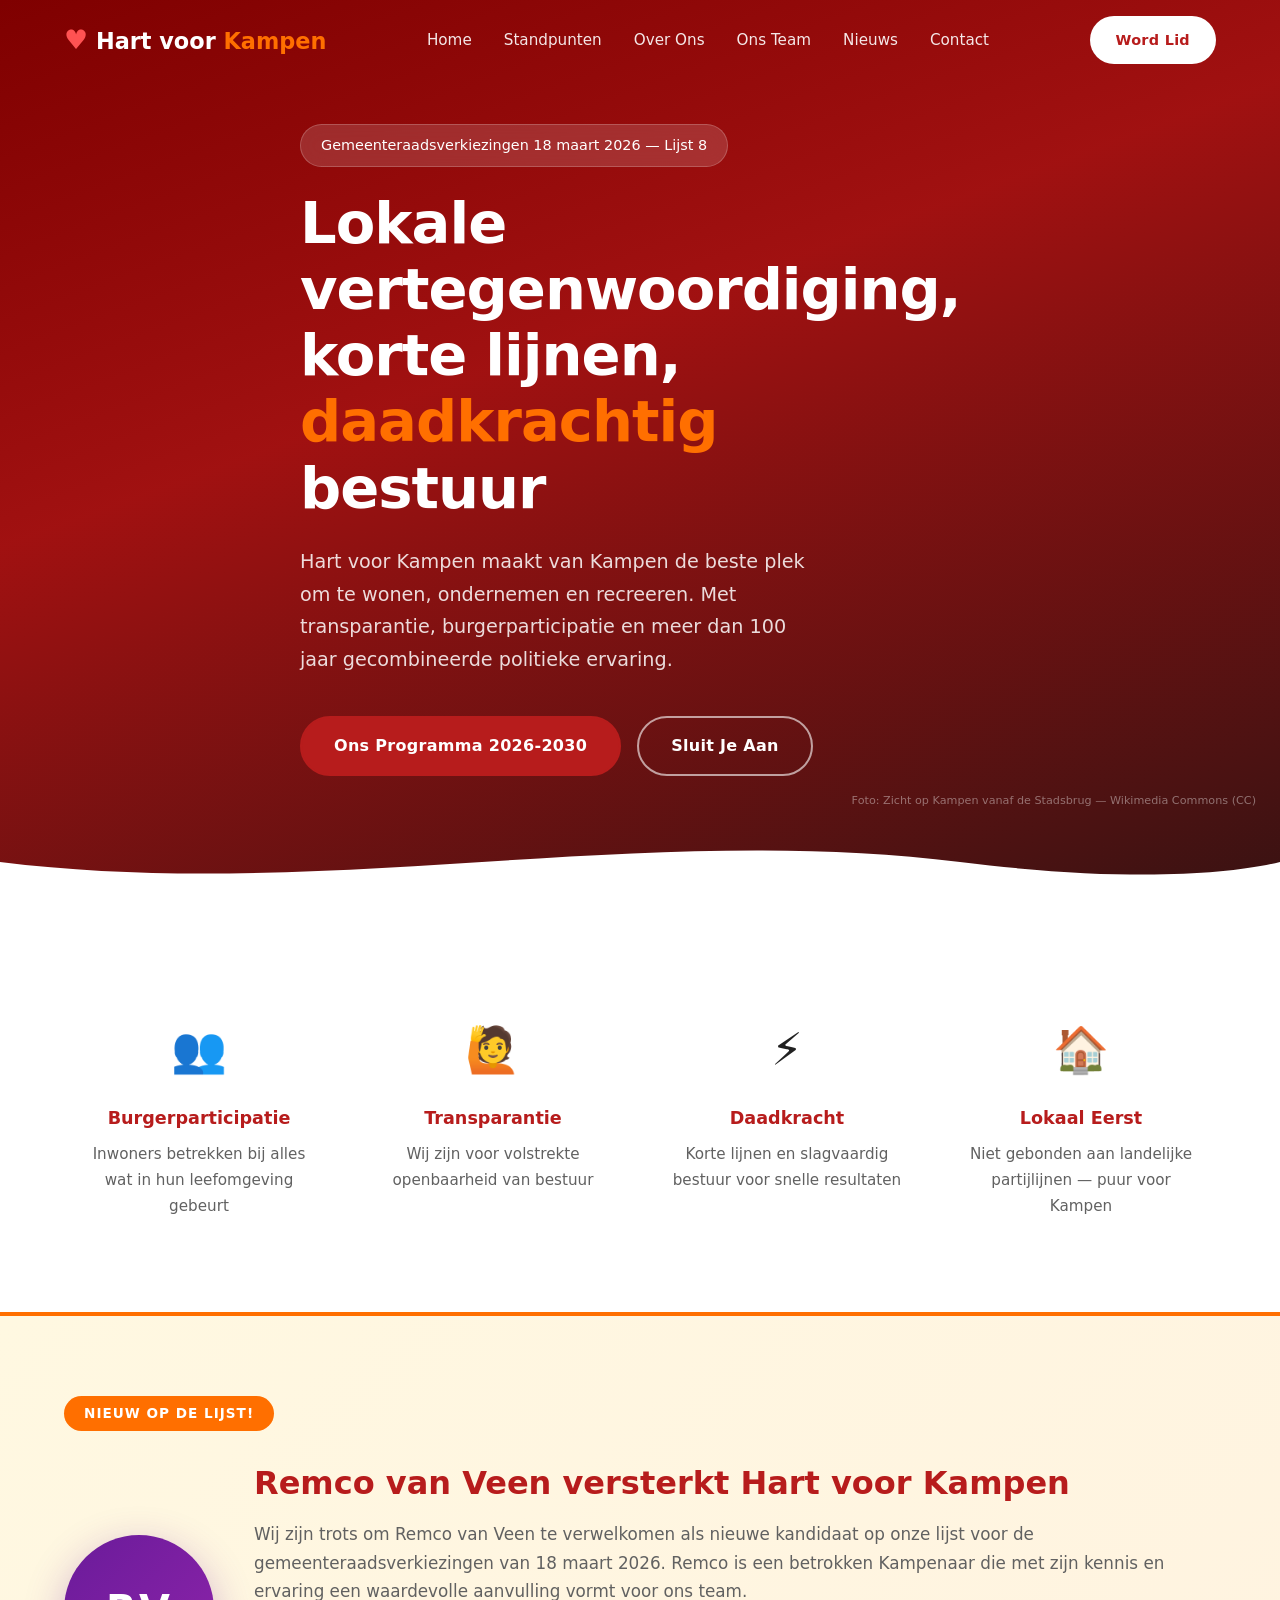
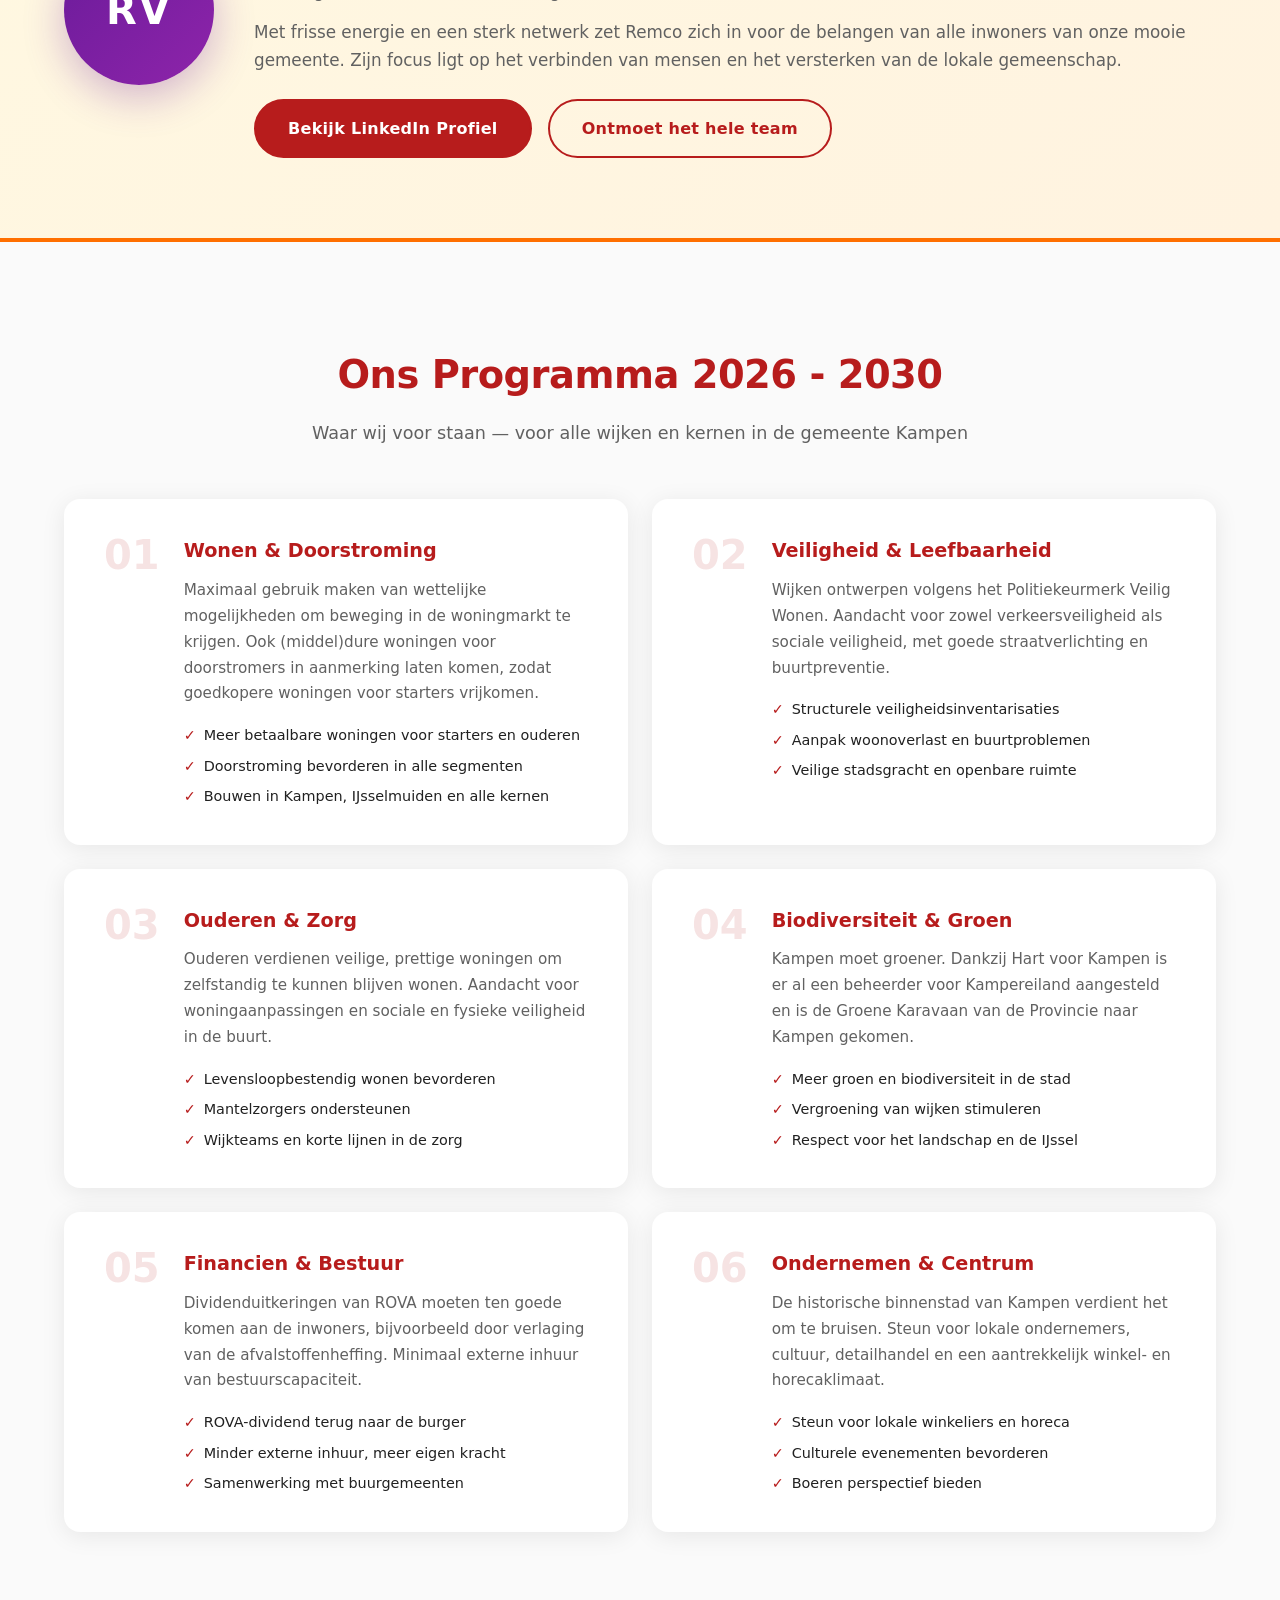
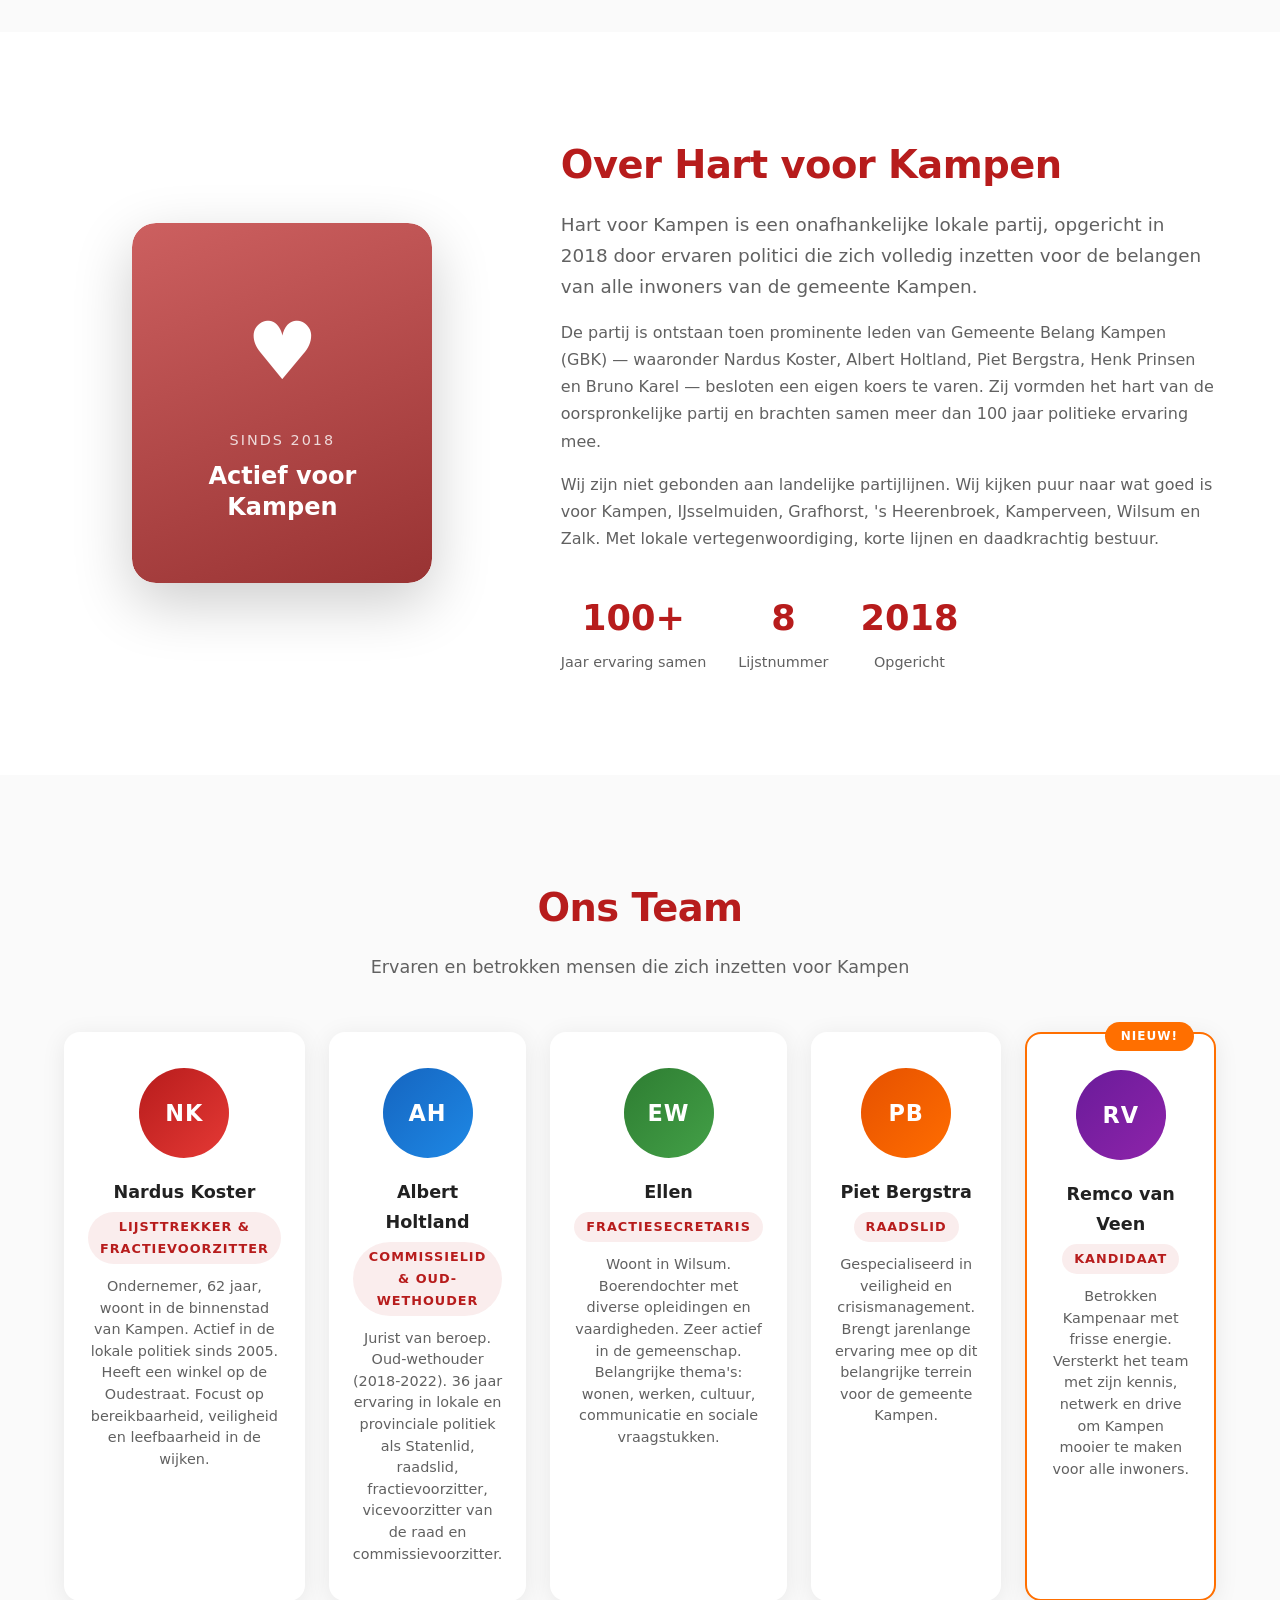
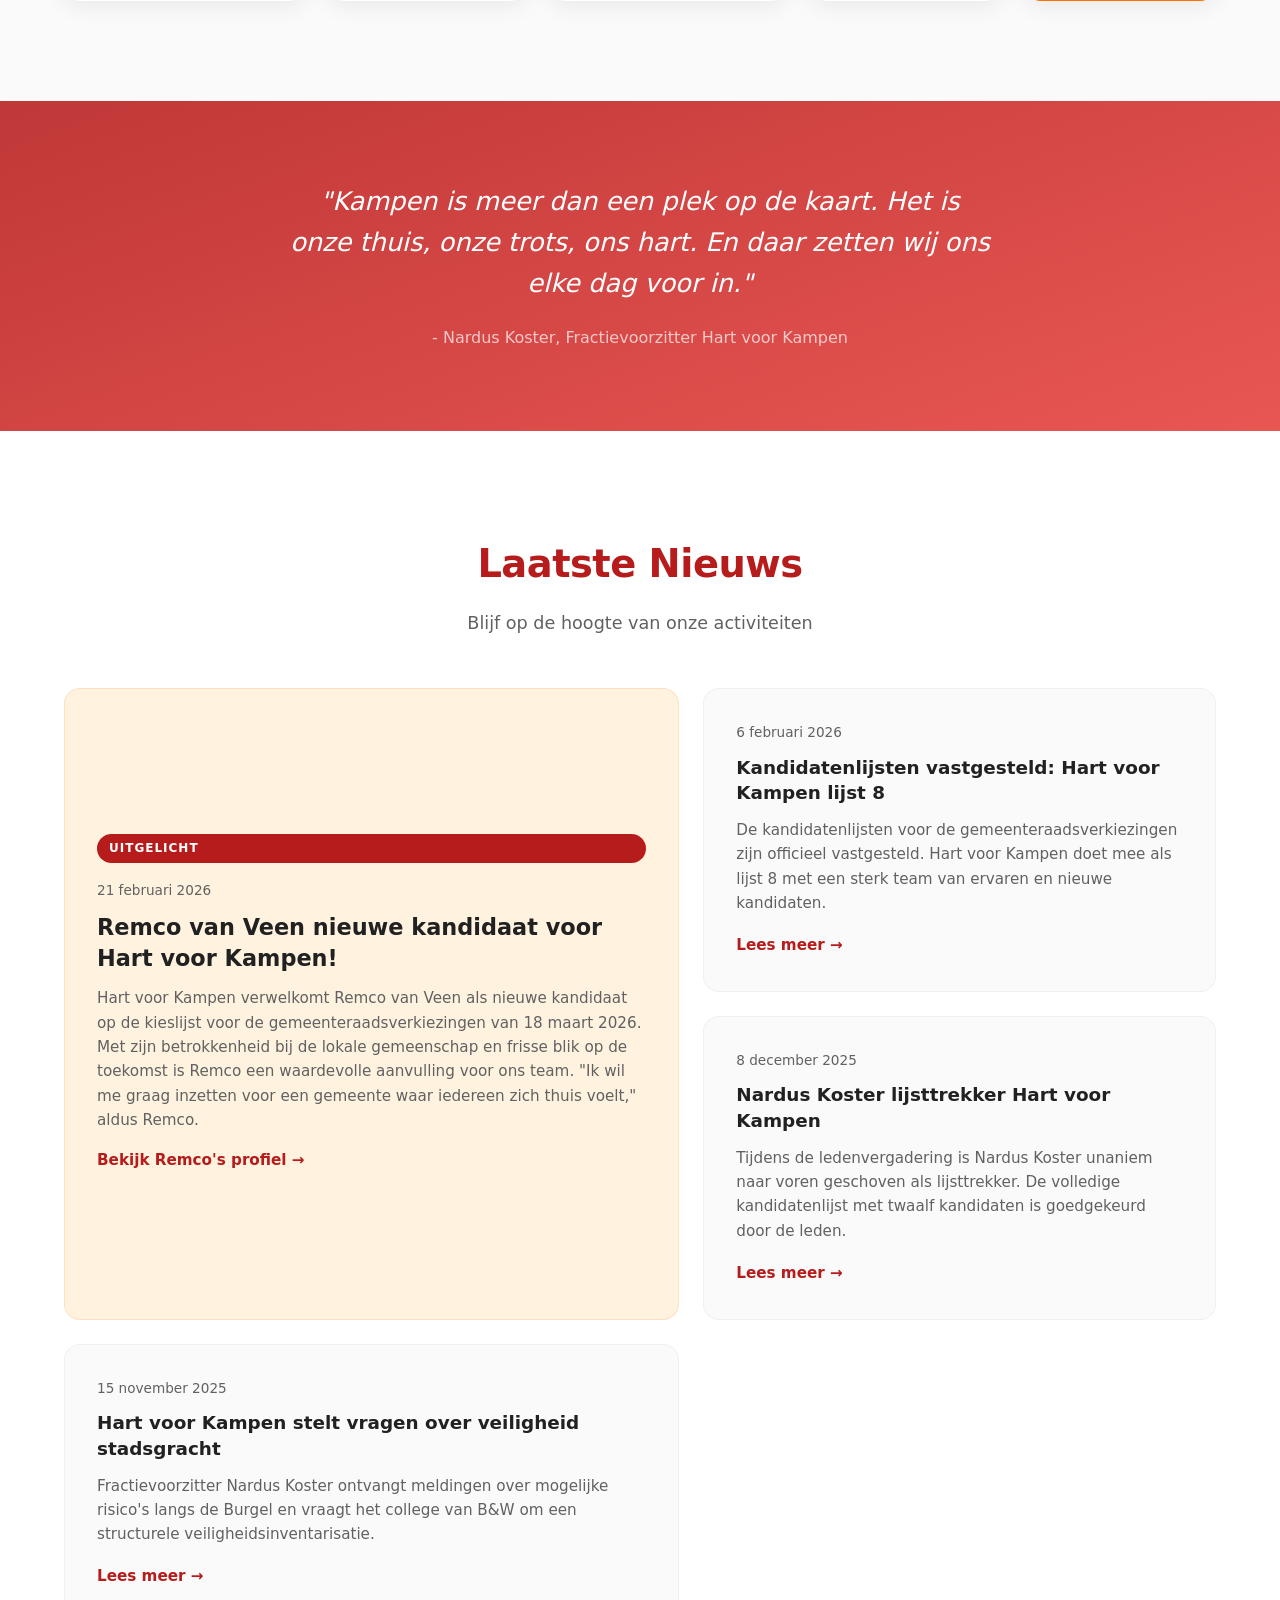
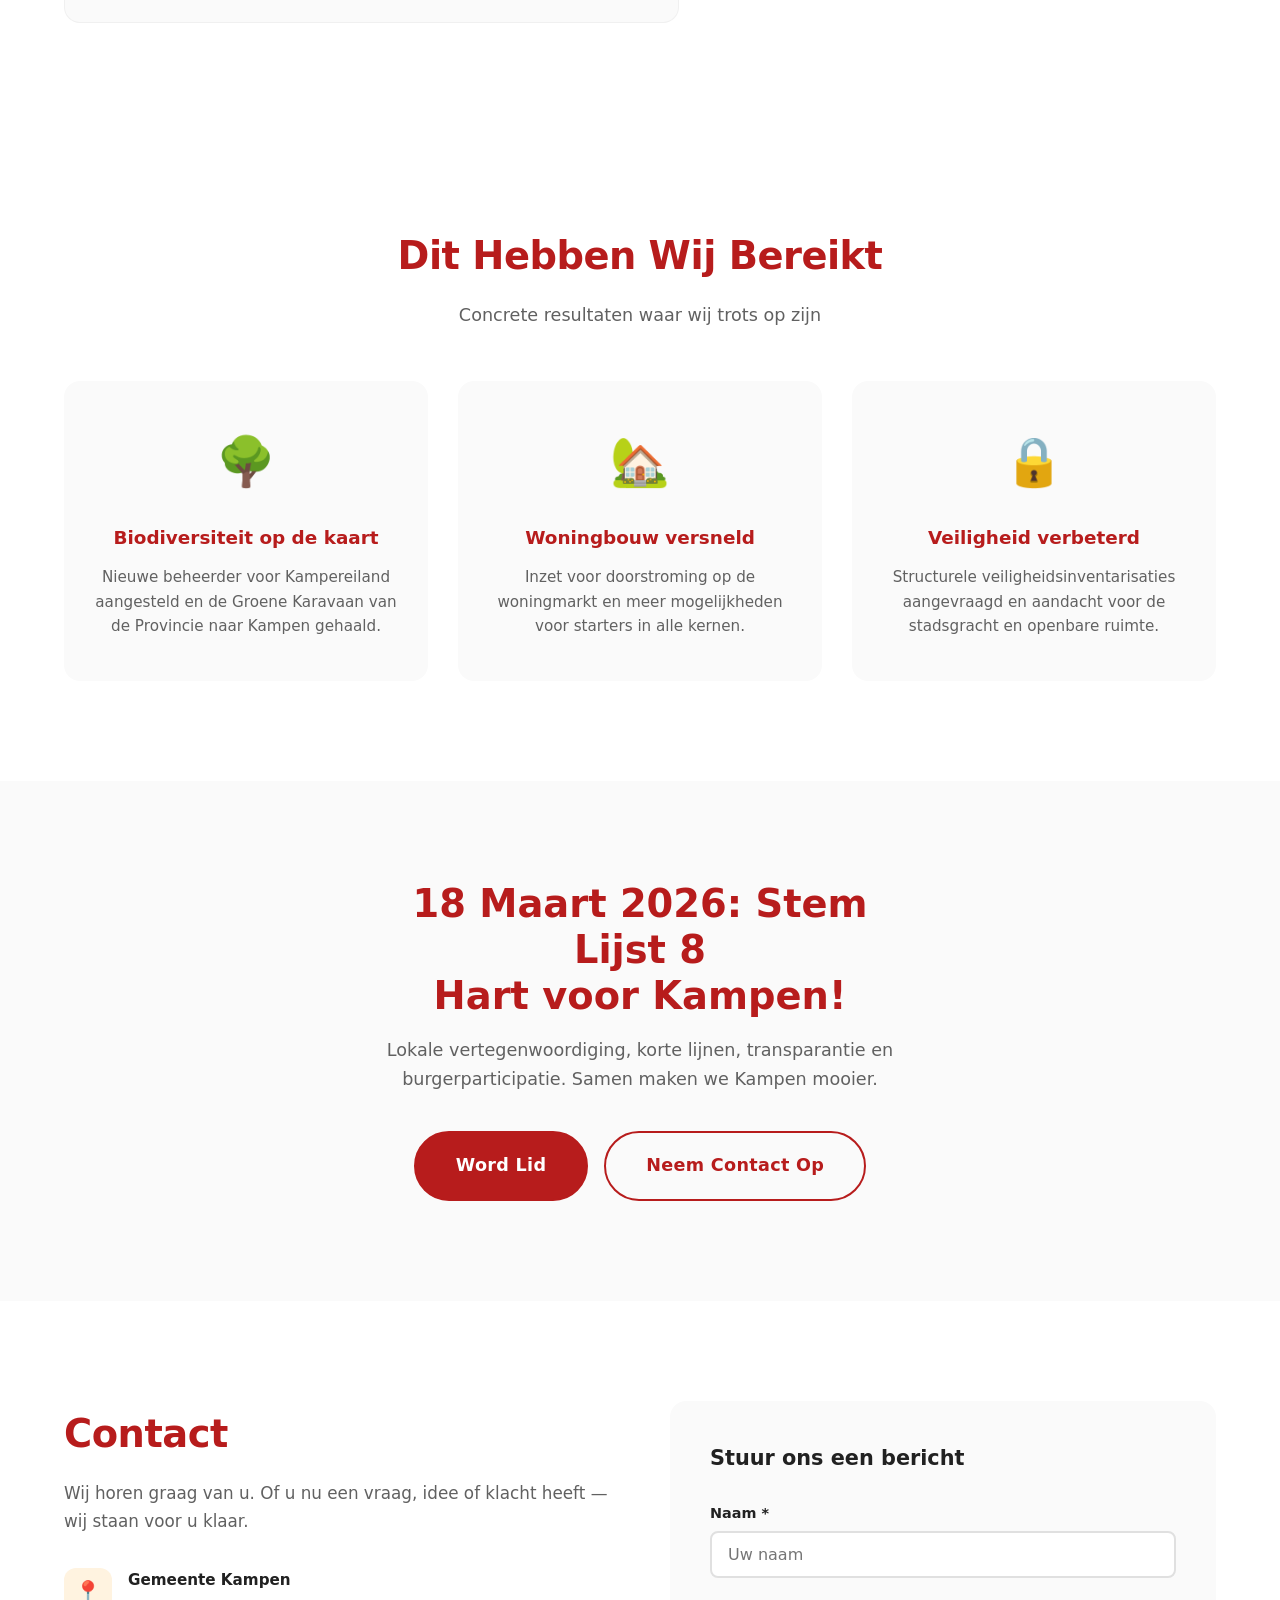
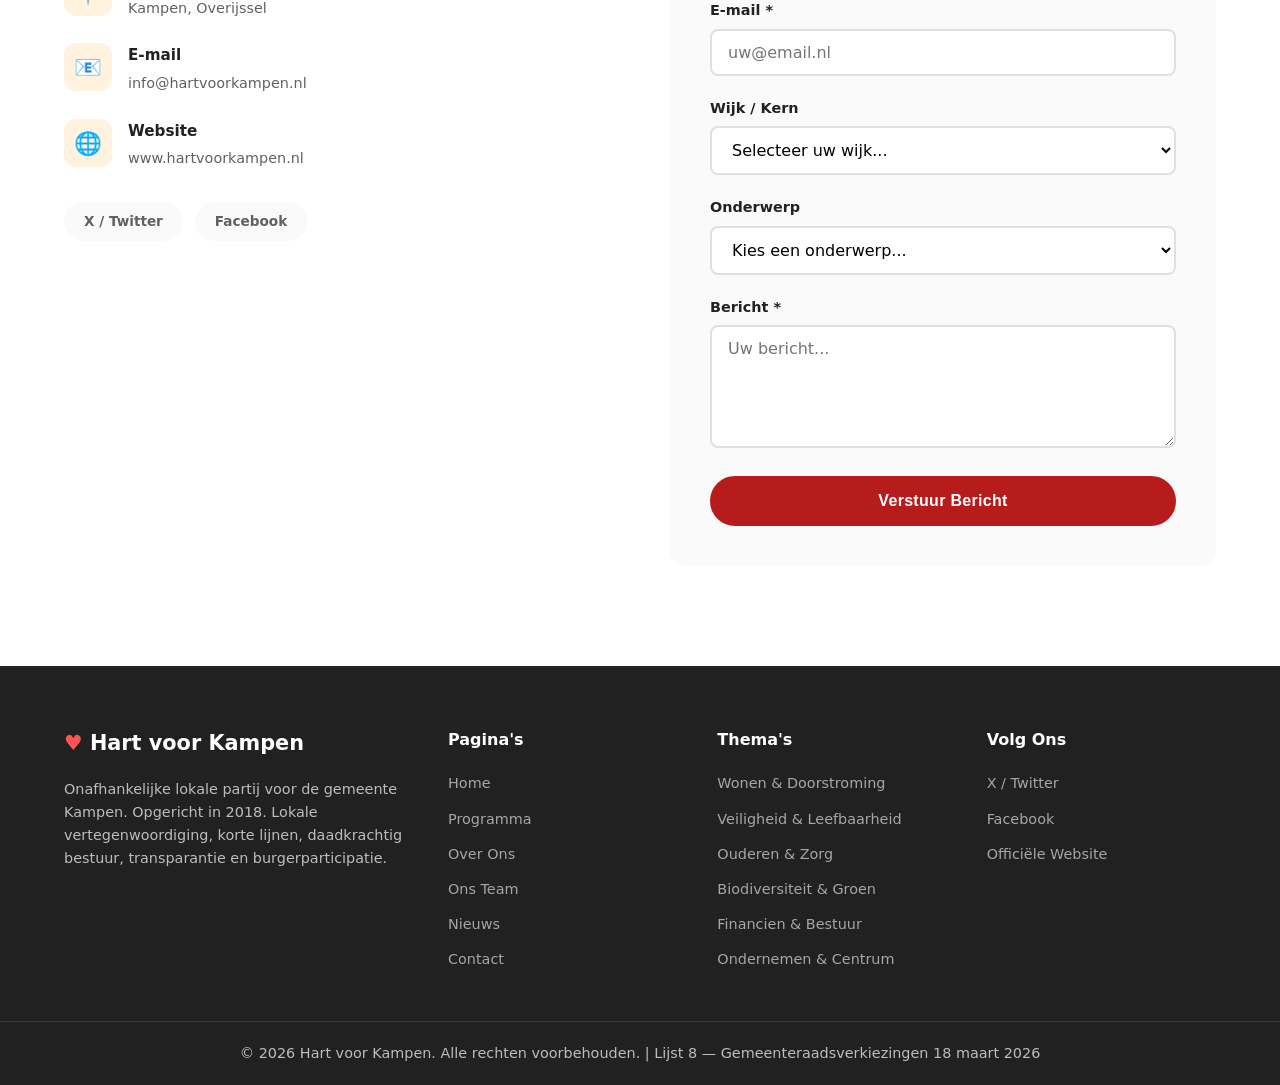
==== commit 4b5b5d70: "Foto van Kampen als hero achtergrond + foto bij quote sectie" ====
--- a/index.html
+++ b/index.html
@@ -39,6 +39,7 @@
                 <a href="#contact" class="btn btn-outline">Sluit Je Aan</a>
             </div>
         </div>
+        <div class="hero-credit">Foto: Zicht op Kampen vanaf de Stadsbrug &mdash; Wikimedia Commons (CC)</div>
         <div class="hero-wave">
             <svg viewBox="0 0 1440 120" preserveAspectRatio="none">
                 <path d="M0,60 C360,120 720,0 1080,60 C1260,90 1380,80 1440,60 L1440,120 L0,120 Z" fill="#ffffff"/>
--- a/style.css
+++ b/style.css
@@ -210,16 +210,24 @@
     min-height: 100vh;
     display: flex;
     align-items: center;
-    background: linear-gradient(160deg, var(--primary-dark) 0%, var(--primary) 40%, var(--primary-light) 100%);
+    background: var(--primary-dark);
     overflow: hidden;
 }
 
 .hero-bg {
     position: absolute;
     inset: 0;
-    background:
-        radial-gradient(ellipse at 80% 20%, rgba(255, 111, 0, 0.15) 0%, transparent 50%),
-        radial-gradient(ellipse at 20% 80%, rgba(255, 82, 82, 0.1) 0%, transparent 50%);
+    background-image: url('https://upload.wikimedia.org/wikipedia/commons/thumb/2/27/20151027_Zicht_op_Kampen_vanaf_Stadsbrug.jpg/1920px-20151027_Zicht_op_Kampen_vanaf_Stadsbrug.jpg');
+    background-size: cover;
+    background-position: center 40%;
+    background-repeat: no-repeat;
+}
+
+.hero-bg::after {
+    content: '';
+    position: absolute;
+    inset: 0;
+    background: linear-gradient(160deg, rgba(127, 0, 0, 0.75) 0%, rgba(183, 28, 28, 0.6) 40%, rgba(26, 26, 26, 0.7) 100%);
 }
 
 .hero-content {
@@ -268,6 +276,15 @@
     display: flex;
     gap: 16px;
     flex-wrap: wrap;
+}
+
+.hero-credit {
+    position: absolute;
+    bottom: 90px;
+    right: 24px;
+    z-index: 4;
+    font-size: 0.7rem;
+    color: rgba(255, 255, 255, 0.4);
 }
 
 .hero-wave {
@@ -577,33 +594,33 @@
 .visual-card {
     width: 300px;
     height: 360px;
-    background: linear-gradient(160deg, var(--primary), var(--primary-light));
     border-radius: 24px;
     display: flex;
     flex-direction: column;
     align-items: center;
     justify-content: center;
     color: var(--white);
-    box-shadow: 0 20px 60px rgba(183, 28, 28, 0.25);
+    box-shadow: 0 20px 60px rgba(0, 0, 0, 0.2);
     position: relative;
     overflow: hidden;
+    background-image: url('https://upload.wikimedia.org/wikipedia/commons/thumb/3/3c/Kampen%2C_schip_langs_de_IJsselkade_foto5_2016-02-17_10.50.jpg/800px-Kampen%2C_schip_langs_de_IJsselkade_foto5_2016-02-17_10.50.jpg');
+    background-size: cover;
+    background-position: center;
 }
 
 .visual-card::before {
     content: '';
     position: absolute;
-    top: -40px;
-    right: -40px;
-    width: 150px;
-    height: 150px;
-    background: rgba(255, 255, 255, 0.08);
-    border-radius: 50%;
+    inset: 0;
+    background: linear-gradient(160deg, rgba(183, 28, 28, 0.7), rgba(127, 0, 0, 0.8));
+    border-radius: 24px;
 }
 
 .visual-heart {
     font-size: 5rem;
     margin-bottom: 8px;
     position: relative;
+    z-index: 1;
 }
 
 .visual-card span {
@@ -612,6 +629,8 @@
     letter-spacing: 2px;
     text-transform: uppercase;
     margin-bottom: 8px;
+    position: relative;
+    z-index: 1;
 }
 
 .visual-card p {
@@ -619,6 +638,8 @@
     font-weight: 700;
     text-align: center;
     line-height: 1.3;
+    position: relative;
+    z-index: 1;
 }
 
 .over-ons-intro {
@@ -723,13 +744,26 @@
 /* === Quote === */
 .quote-section {
     padding: 80px 0;
-    background: linear-gradient(160deg, var(--primary), var(--primary-light));
+    position: relative;
+    background-image: url('https://upload.wikimedia.org/wikipedia/commons/thumb/e/e3/Kampen%2C_de_Kalverhekkenbrug_en_de_Buitenkerk_foto2_2016-02-17_13.13.jpg/1920px-Kampen%2C_de_Kalverhekkenbrug_en_de_Buitenkerk_foto2_2016-02-17_13.13.jpg');
+    background-size: cover;
+    background-position: center;
+    background-attachment: fixed;
+}
+
+.quote-section::before {
+    content: '';
+    position: absolute;
+    inset: 0;
+    background: linear-gradient(160deg, rgba(183, 28, 28, 0.88), rgba(229, 57, 53, 0.85));
 }
 
 blockquote {
     text-align: center;
     max-width: 700px;
     margin: 0 auto;
+    position: relative;
+    z-index: 1;
 }
 
 blockquote p {
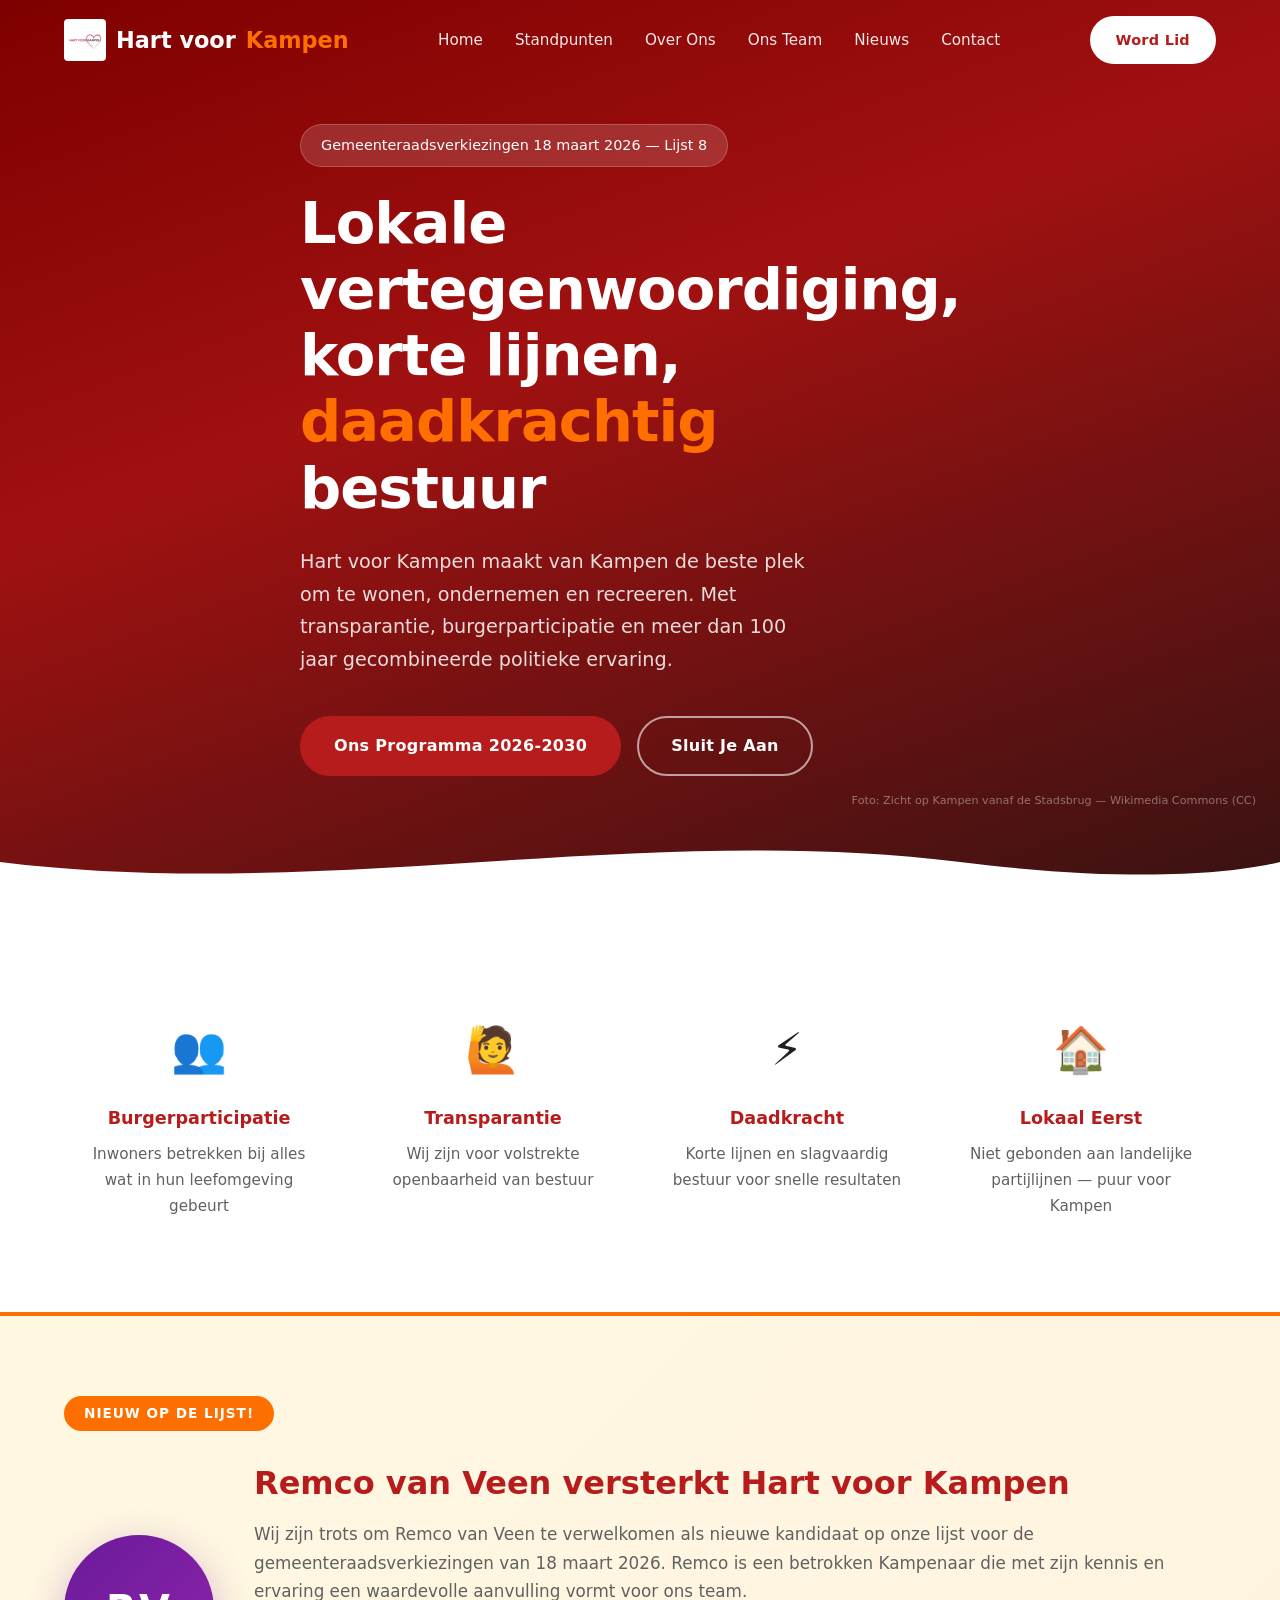
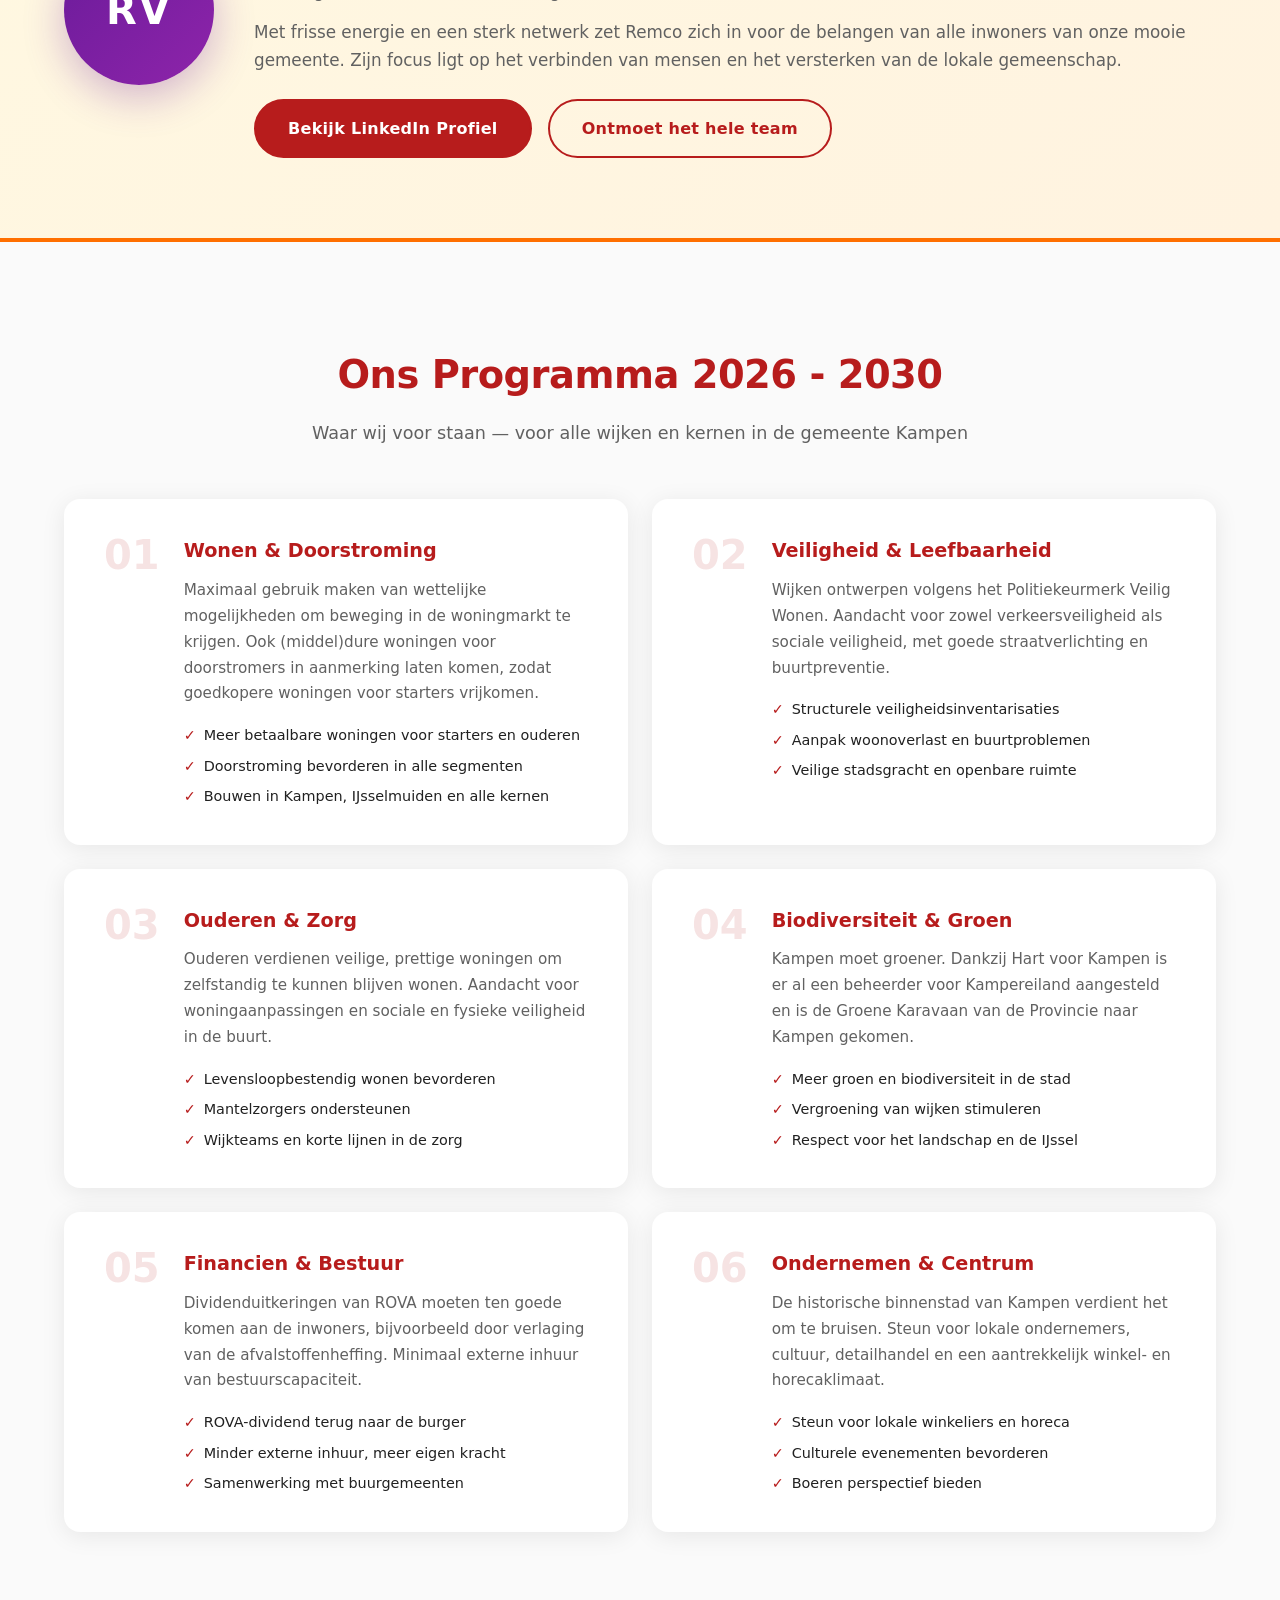
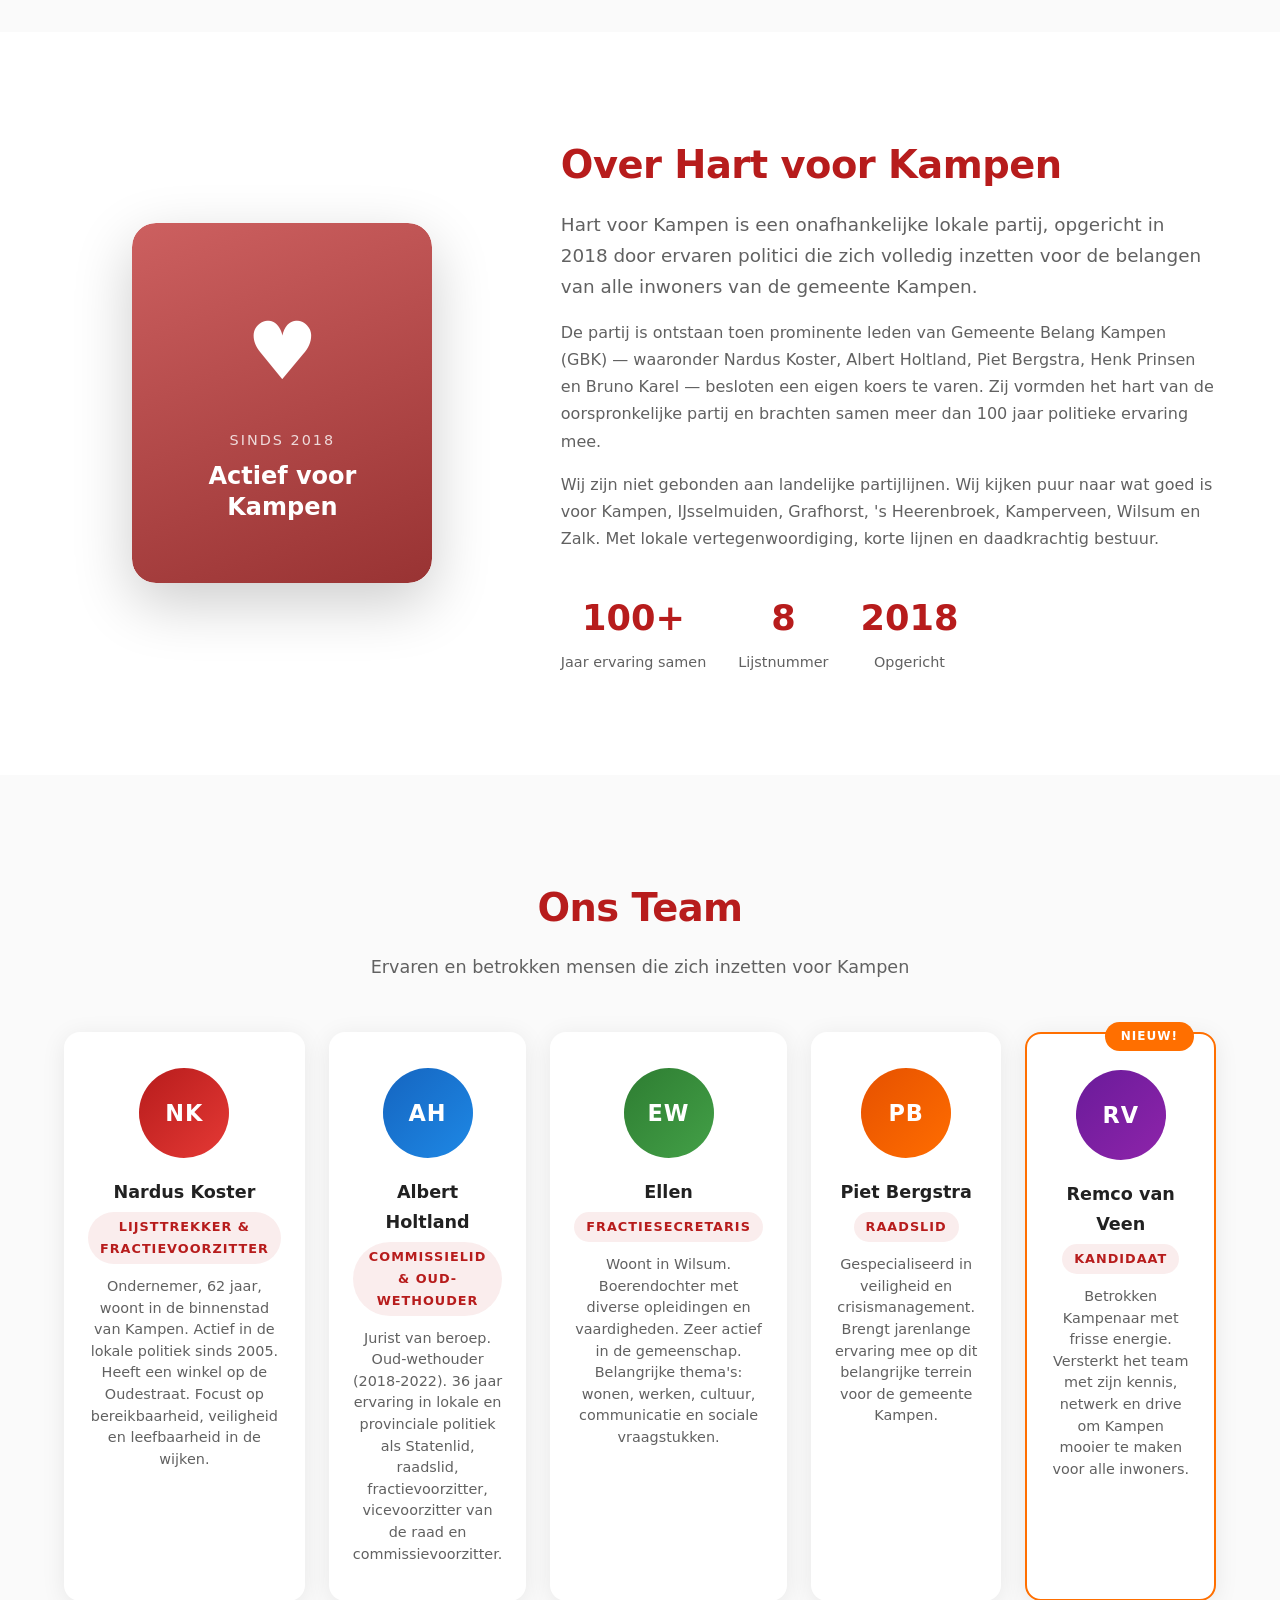
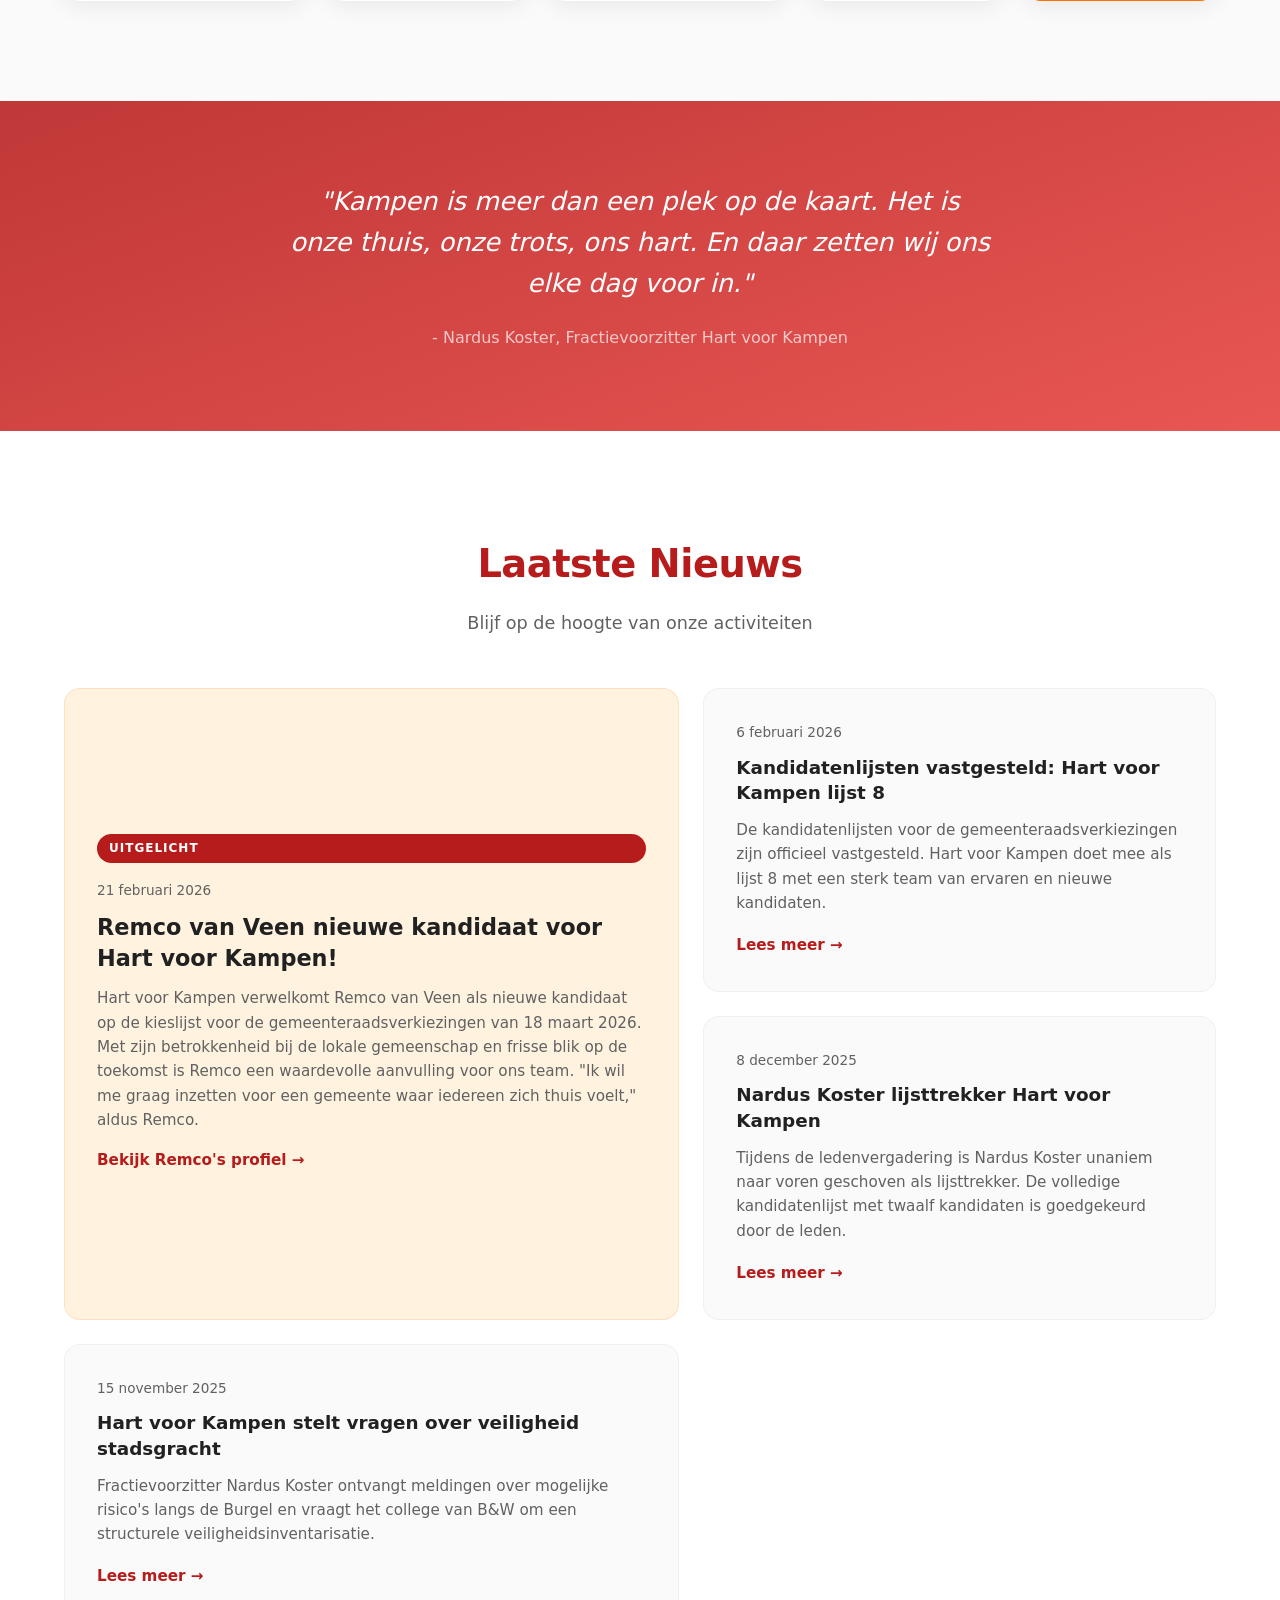
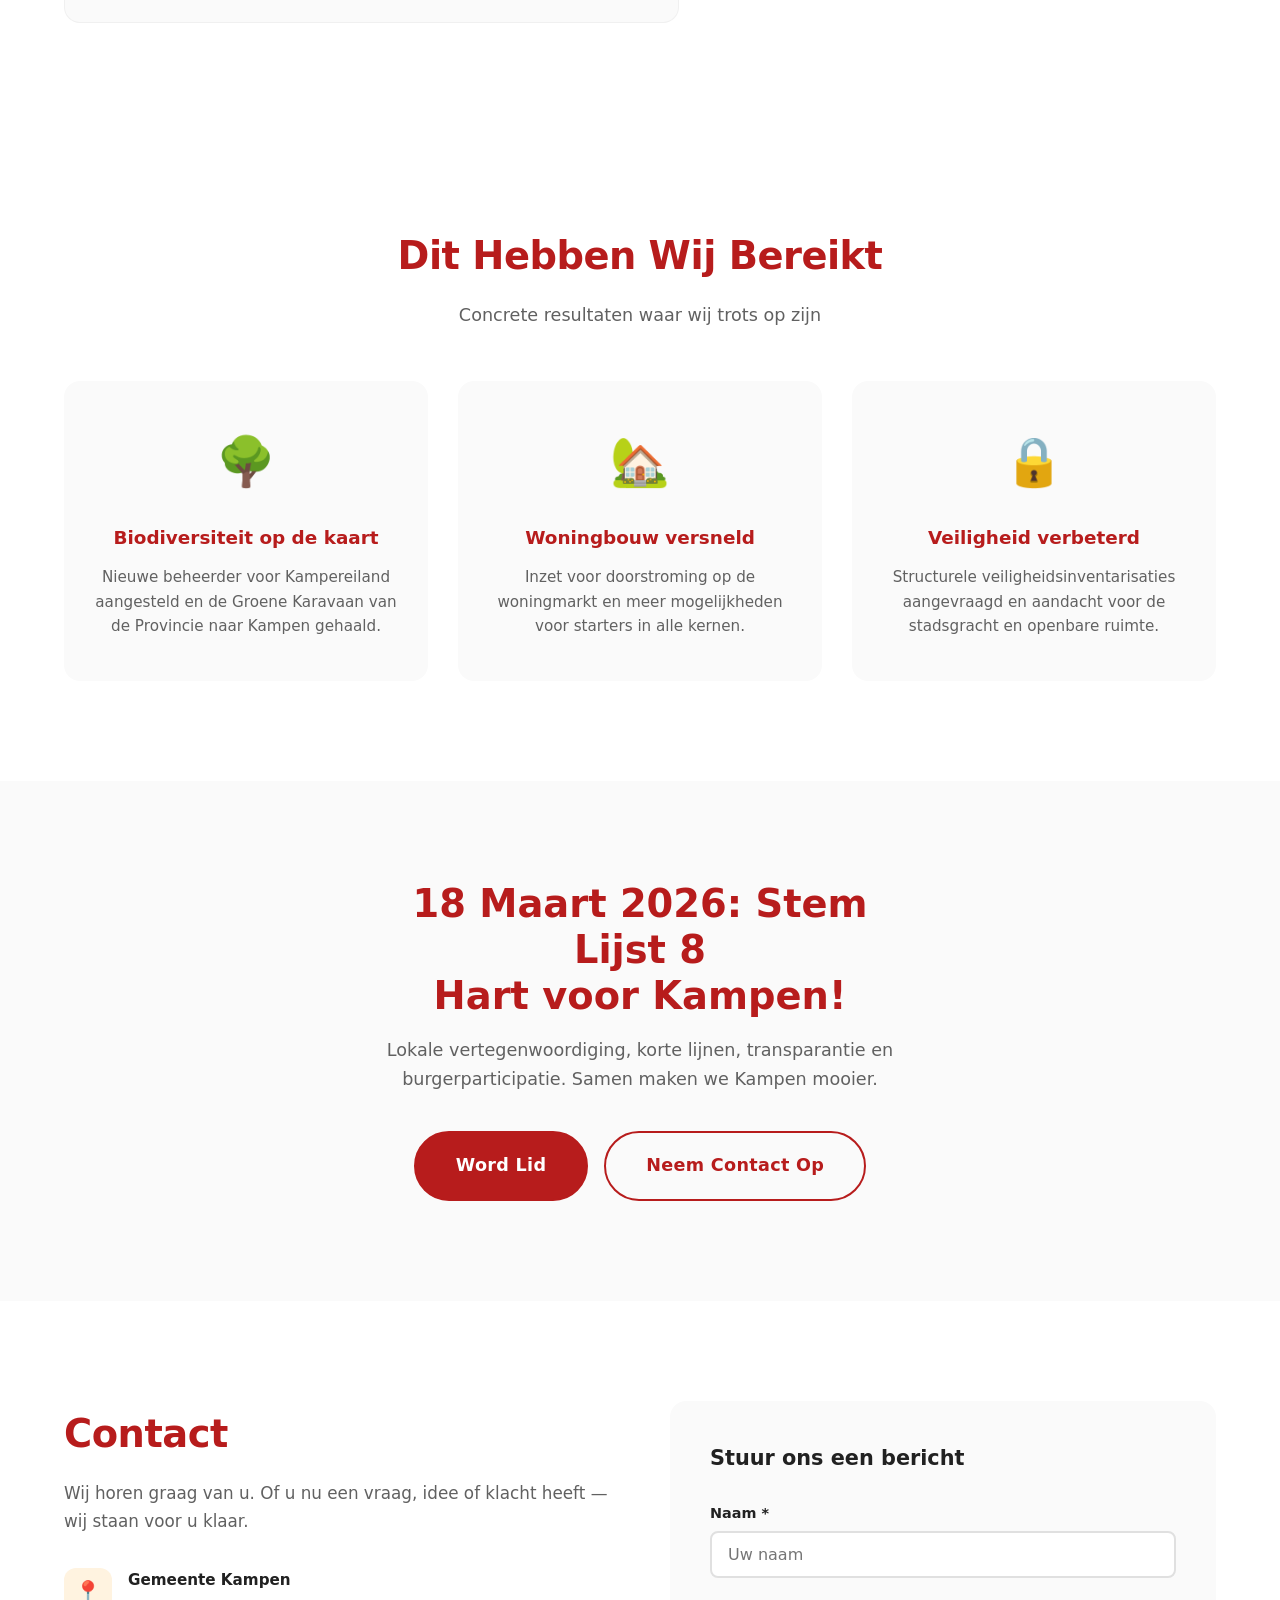
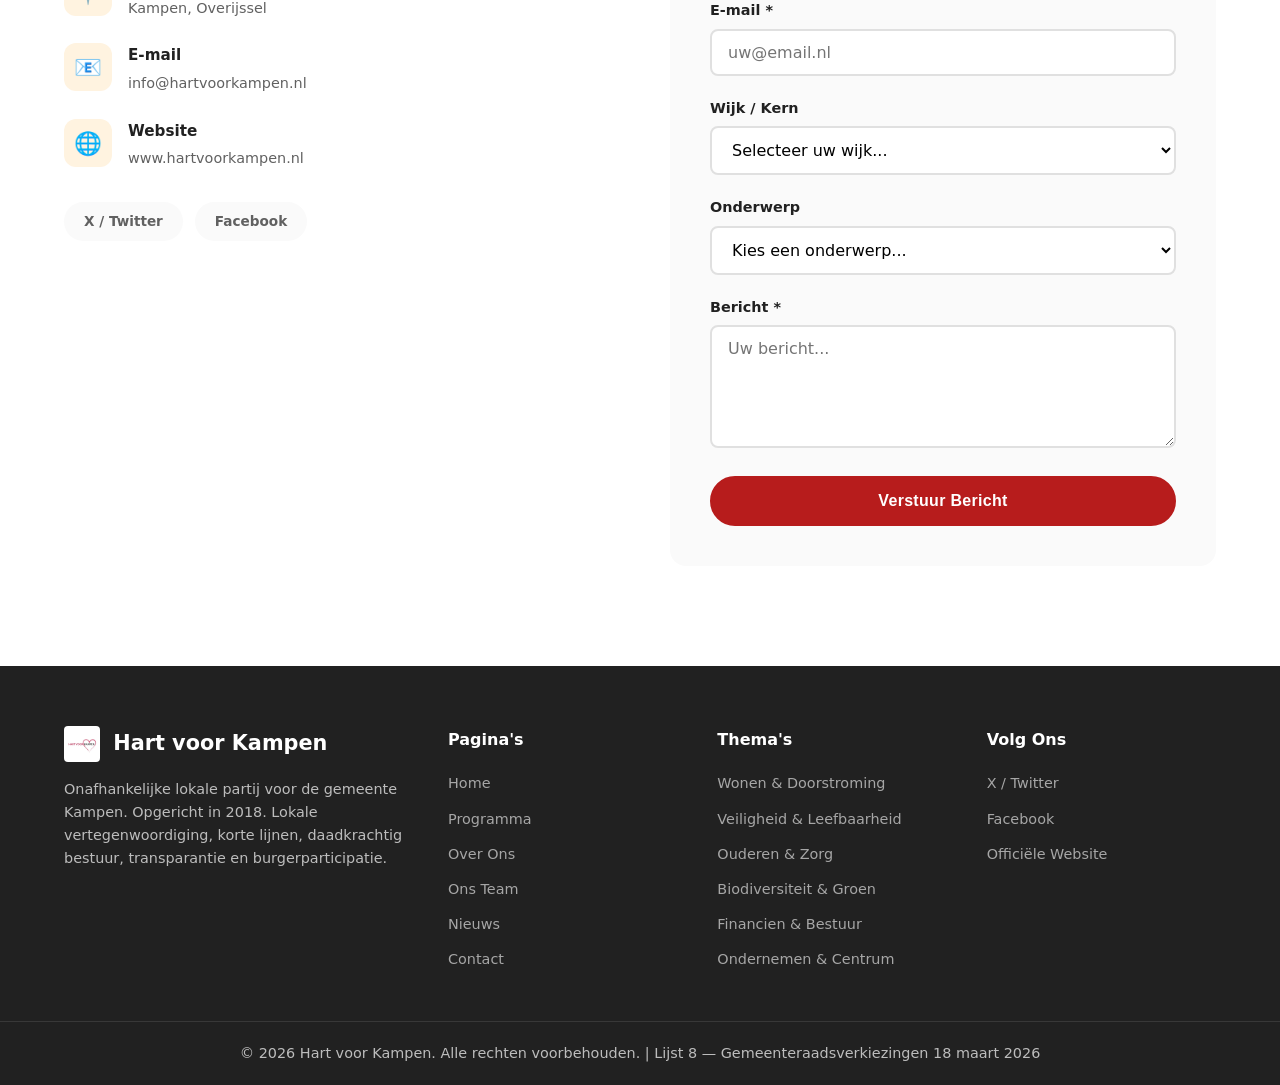
==== commit bdfb7c75: "Logo toegevoegd in navbar, footer en als favicon" ====
--- a/index.html
+++ b/index.html
@@ -4,6 +4,7 @@
     <meta charset="UTF-8">
     <meta name="viewport" content="width=device-width, initial-scale=1.0">
     <title>Hart voor Kampen - Lokale vertegenwoordiging, korte lijnen, daadkrachtig bestuur</title>
+    <link rel="icon" type="image/jpeg" href="hvFoWrmd_400x400.jpg">
     <link rel="stylesheet" href="style.css">
 </head>
 <body>
@@ -12,7 +13,7 @@
     <nav class="navbar">
         <div class="container nav-container">
             <a href="#" class="logo">
-                <span class="logo-heart">&hearts;</span> Hart voor <span class="logo-accent">Kampen</span>
+                <img src="hvFoWrmd_400x400.jpg" alt="Hart voor Kampen" class="logo-img"> Hart voor <span class="logo-accent">Kampen</span>
             </a>
             <ul class="nav-links">
                 <li><a href="#home">Home</a></li>
@@ -433,7 +434,7 @@
     <footer class="footer">
         <div class="container footer-grid">
             <div class="footer-col">
-                <h3><span class="footer-heart">&hearts;</span> Hart voor Kampen</h3>
+                <h3><img src="hvFoWrmd_400x400.jpg" alt="Hart voor Kampen" class="footer-logo"> Hart voor Kampen</h3>
                 <p>Onafhankelijke lokale partij voor de gemeente Kampen. Opgericht in 2018. Lokale vertegenwoordiging, korte lijnen, daadkrachtig bestuur, transparantie en burgerparticipatie.</p>
             </div>
             <div class="footer-col">
--- a/style.css
+++ b/style.css
@@ -164,11 +164,19 @@
     font-weight: 800;
     color: var(--white);
     white-space: nowrap;
-}
-
-.logo-heart {
-    color: #ff5252;
-    font-size: 1.2em;
+    display: flex;
+    align-items: center;
+    gap: 10px;
+}
+
+.logo-img {
+    height: 42px;
+    width: auto;
+    border-radius: 4px;
+}
+
+.navbar.scrolled .logo-img {
+    height: 36px;
 }
 
 .logo-accent {
@@ -1033,8 +1041,12 @@
     margin-bottom: 16px;
 }
 
-.footer-heart {
-    color: #ff5252;
+.footer-logo {
+    height: 36px;
+    width: auto;
+    border-radius: 4px;
+    vertical-align: middle;
+    margin-right: 6px;
 }
 
 .footer h4 {
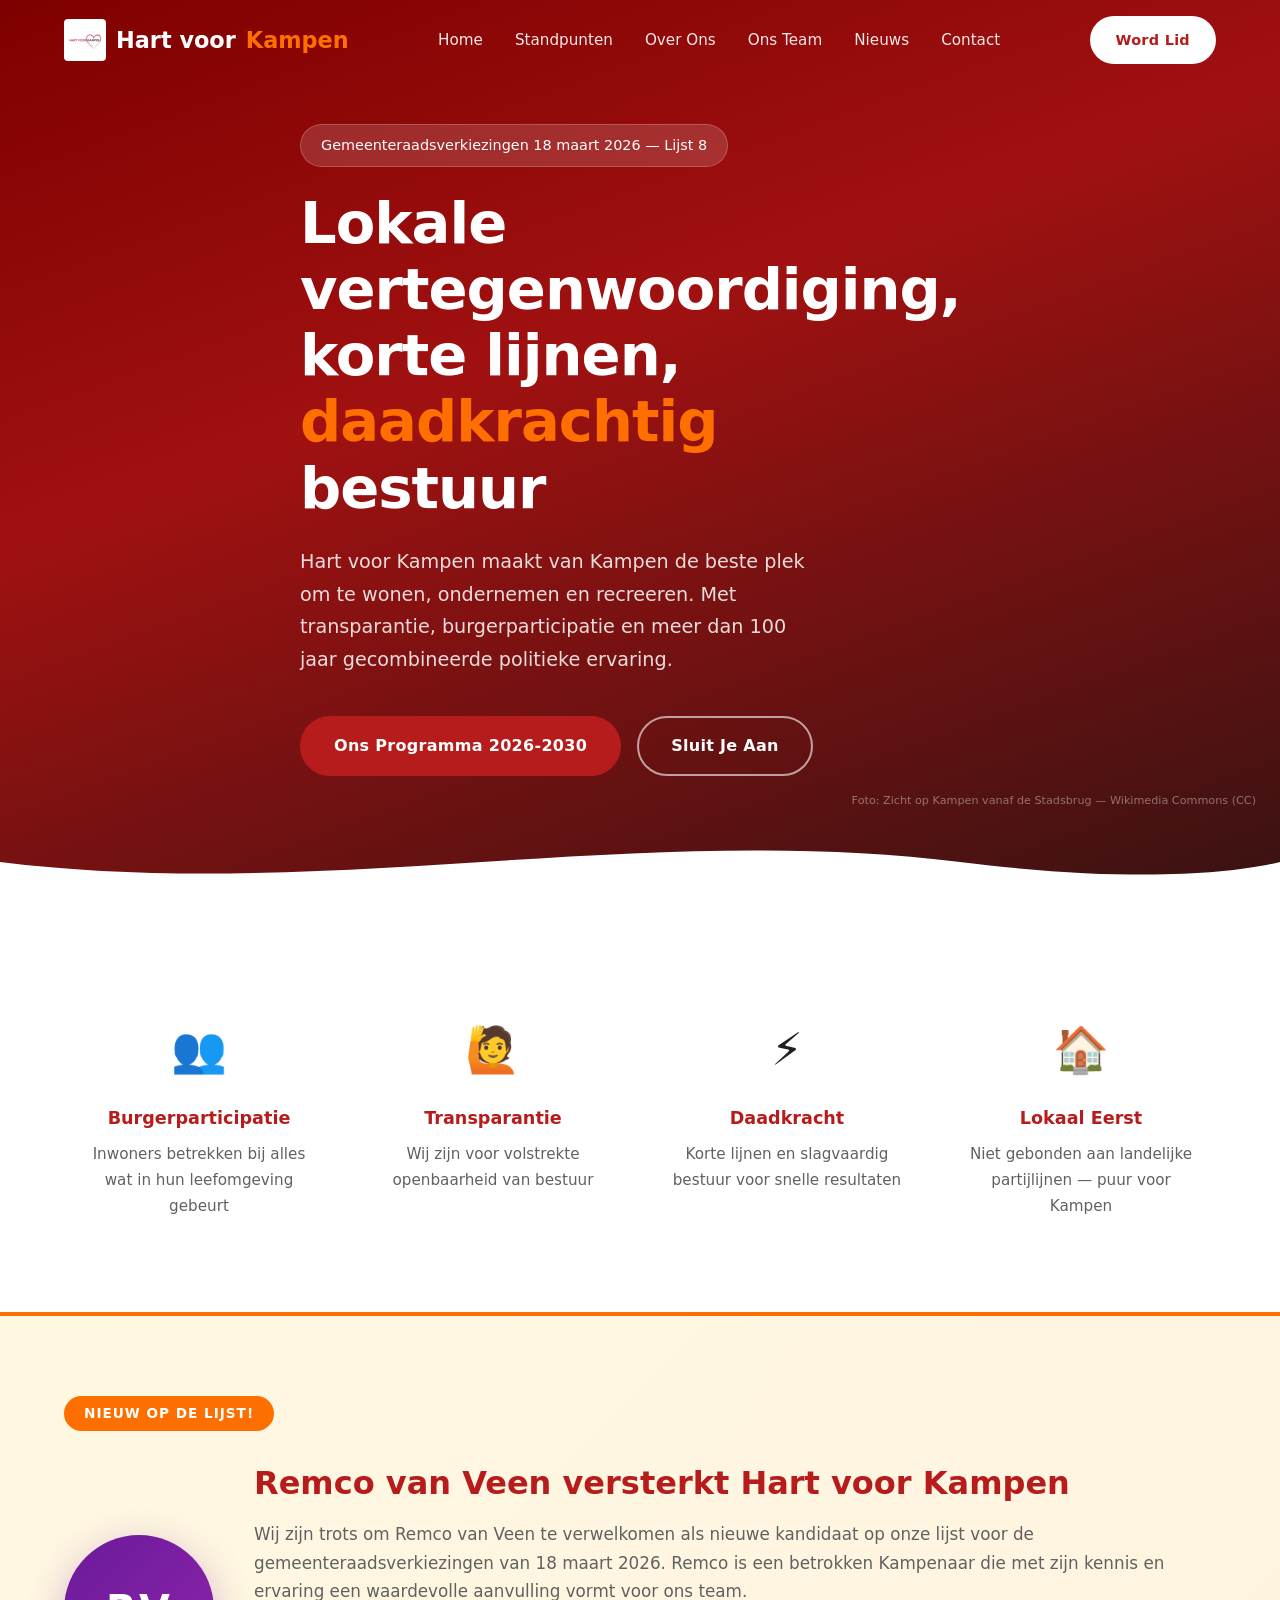
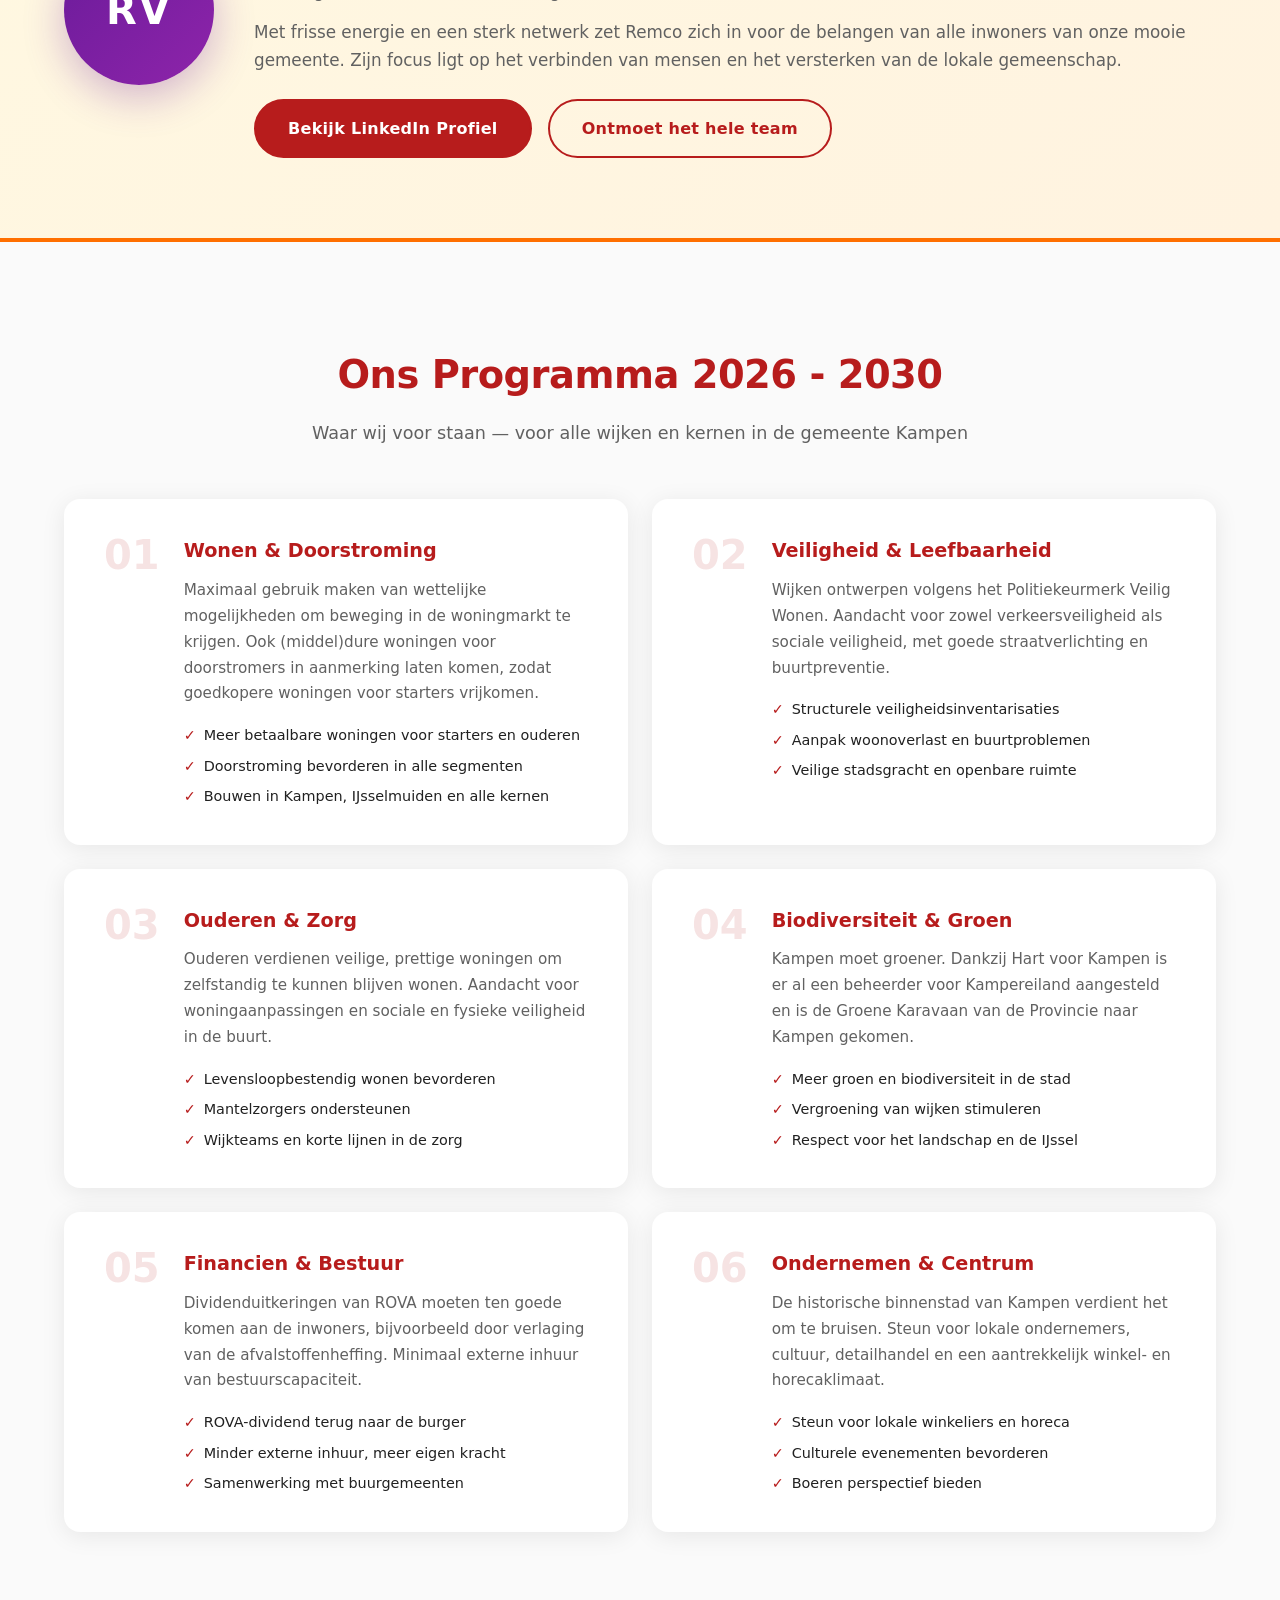
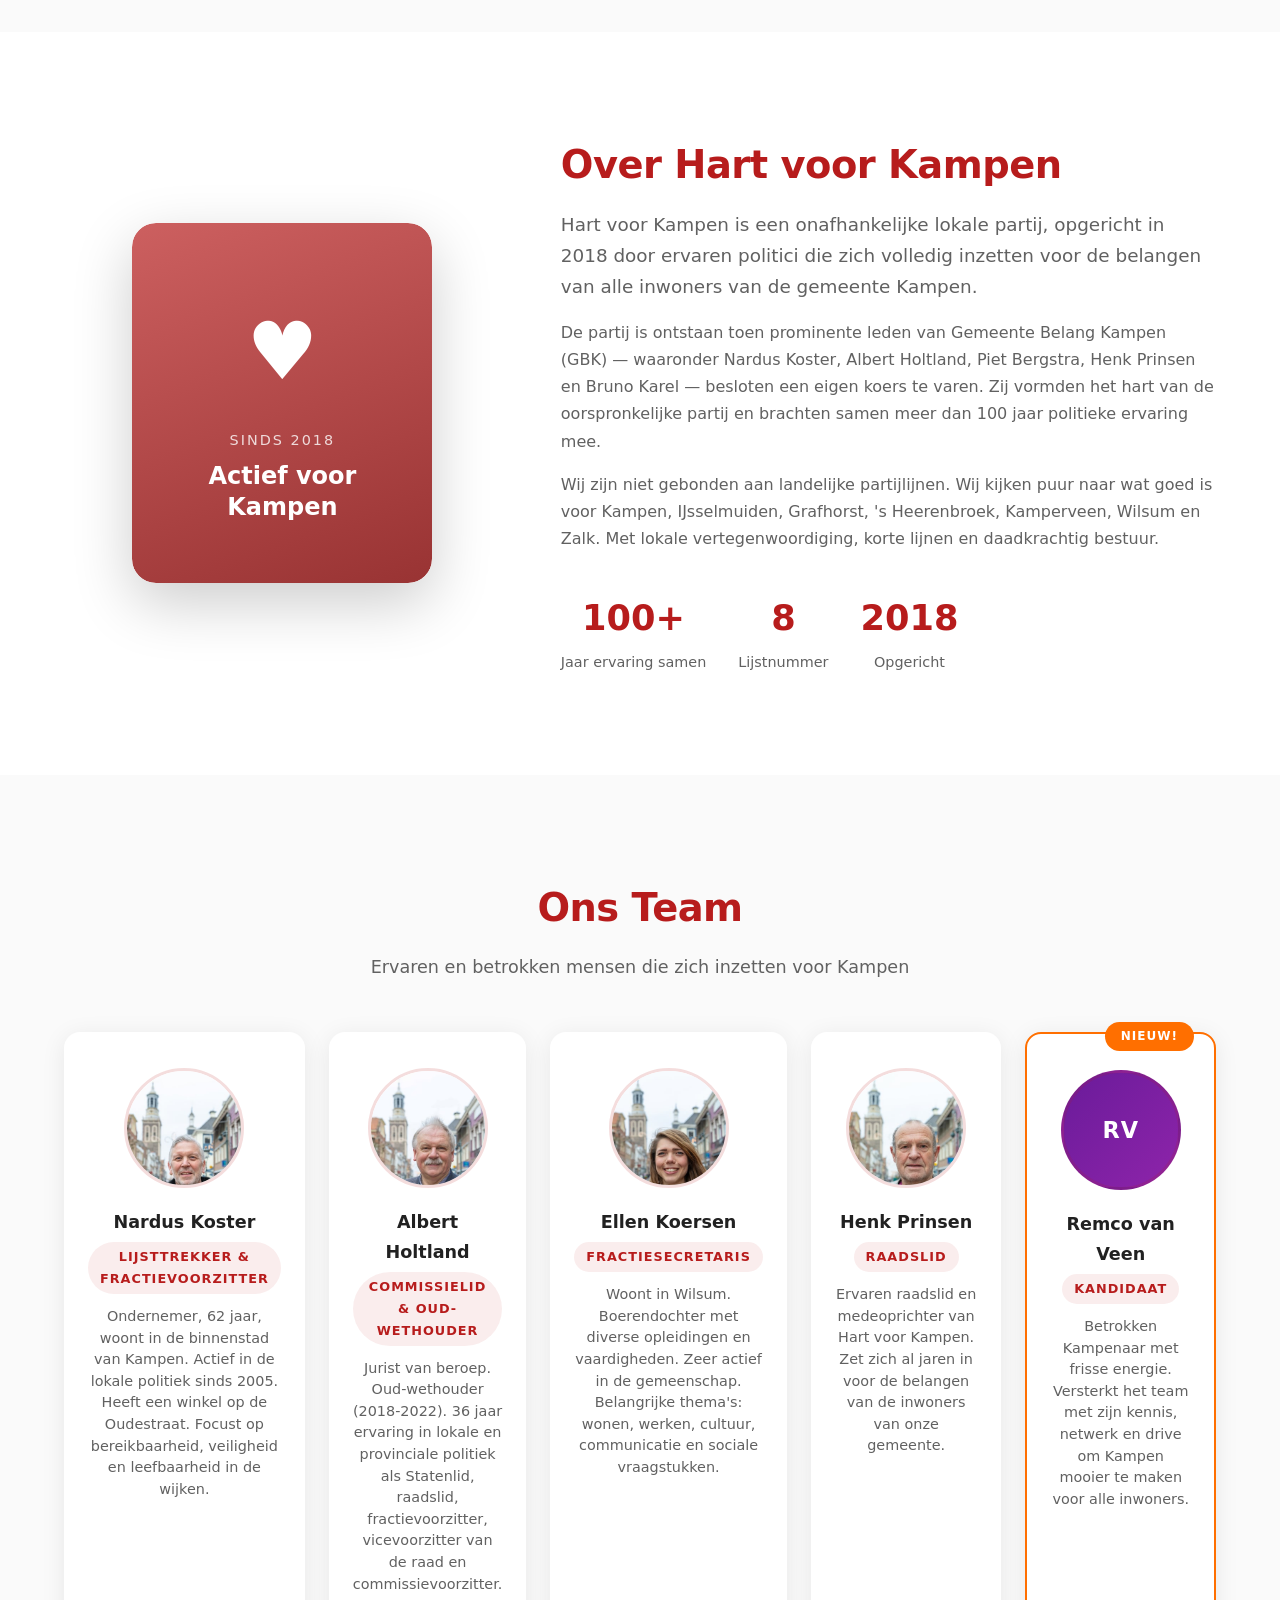
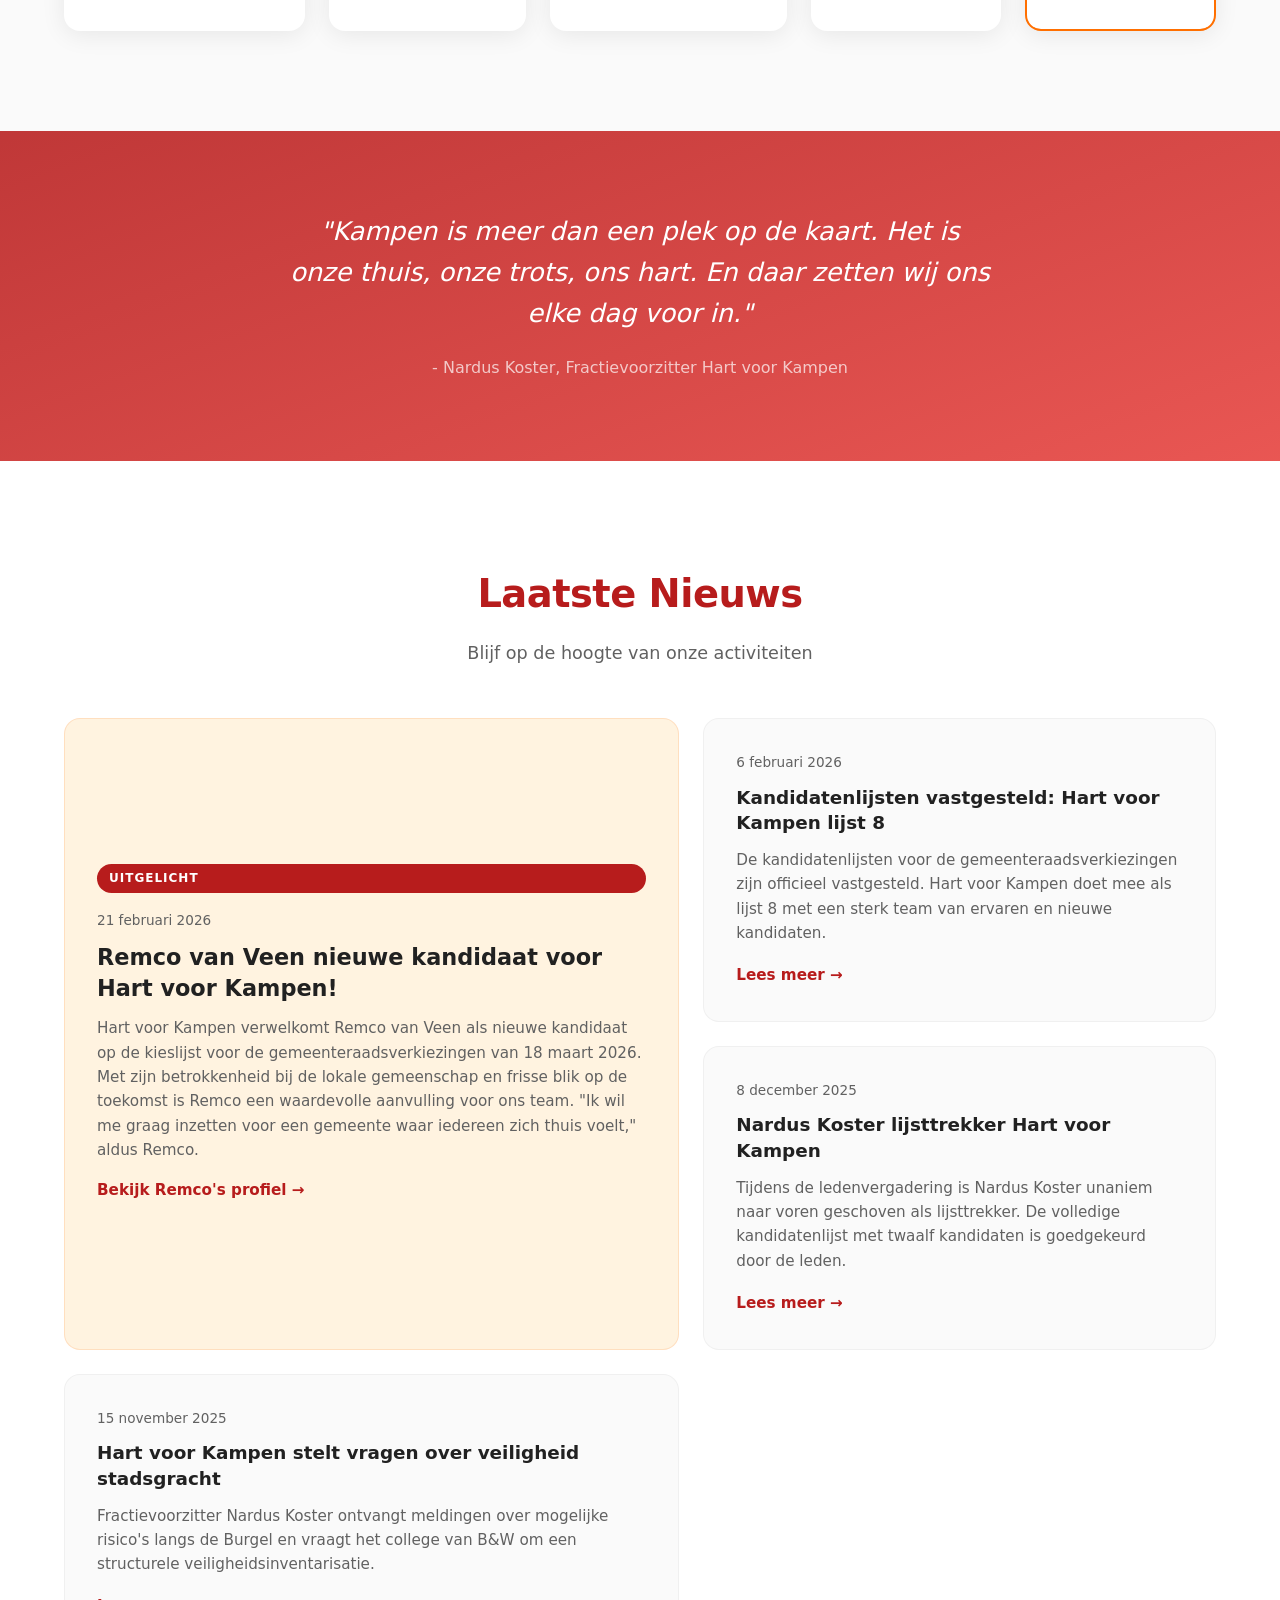
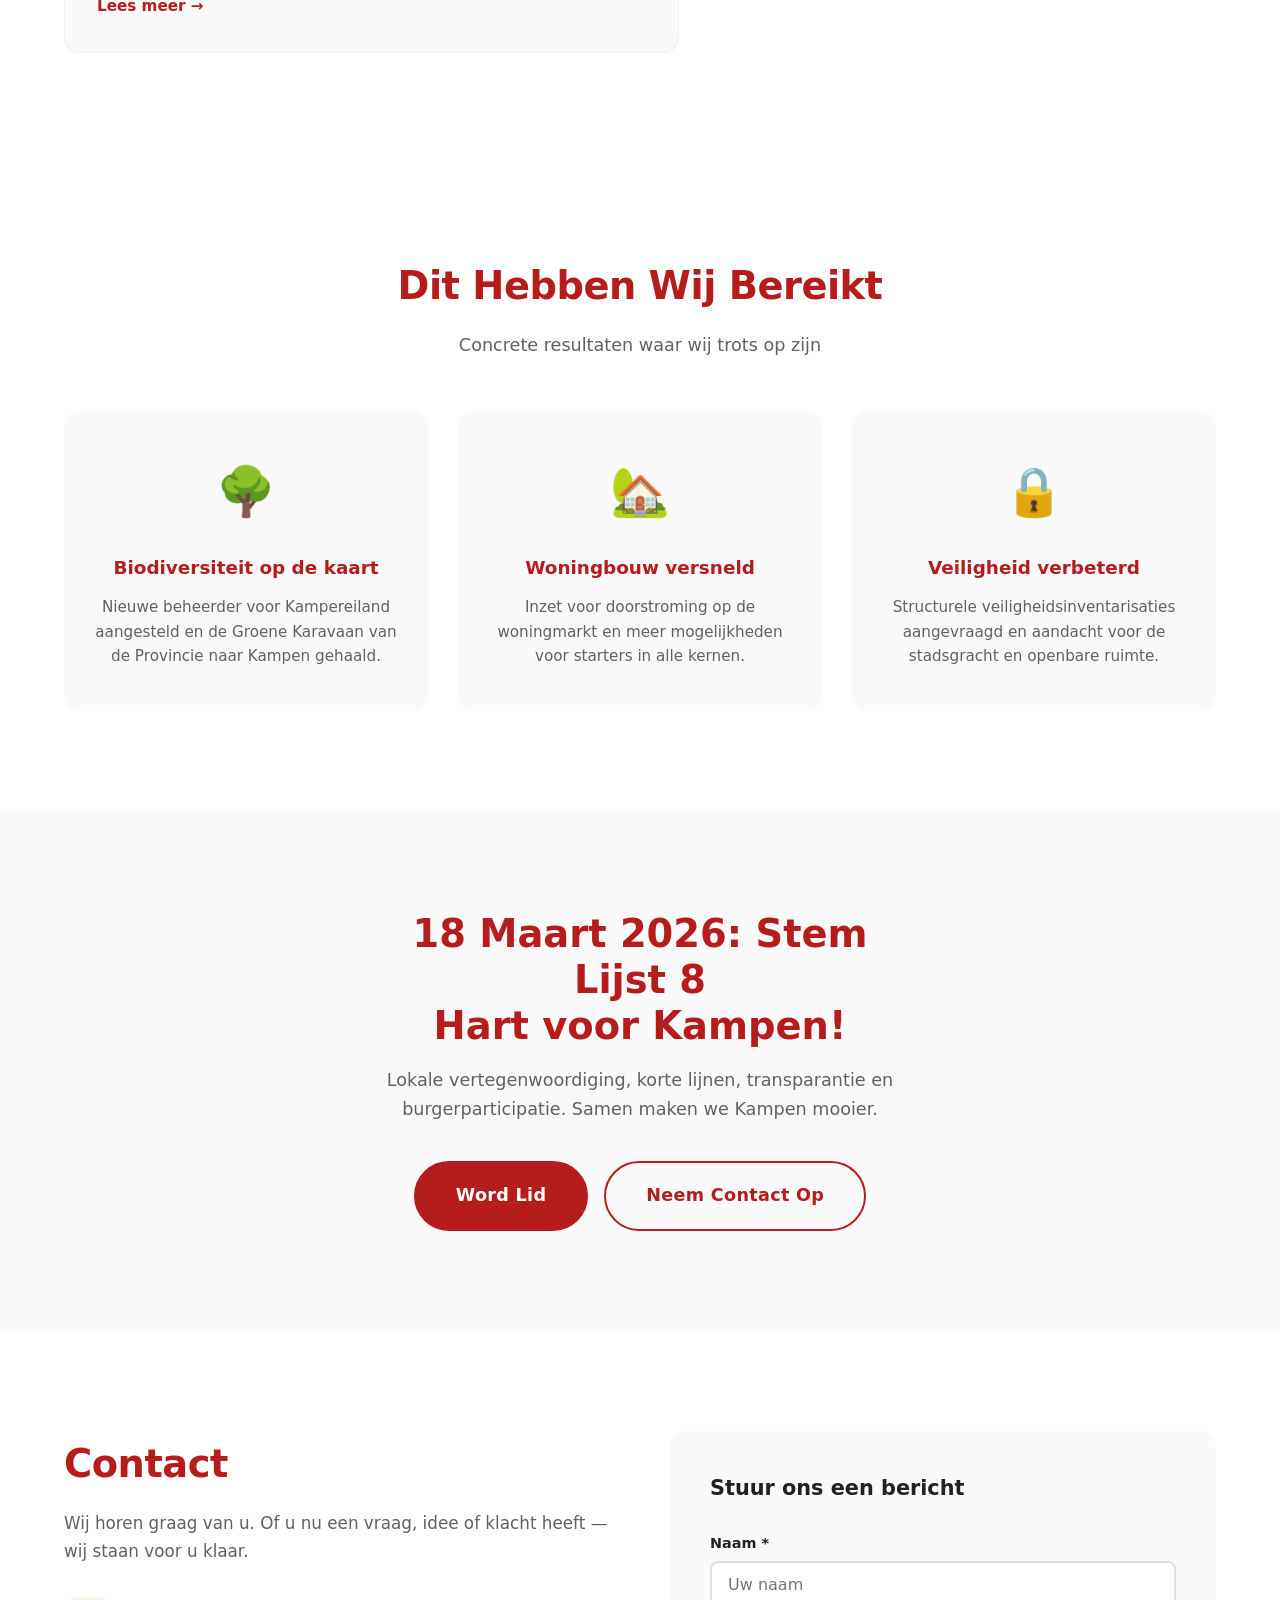
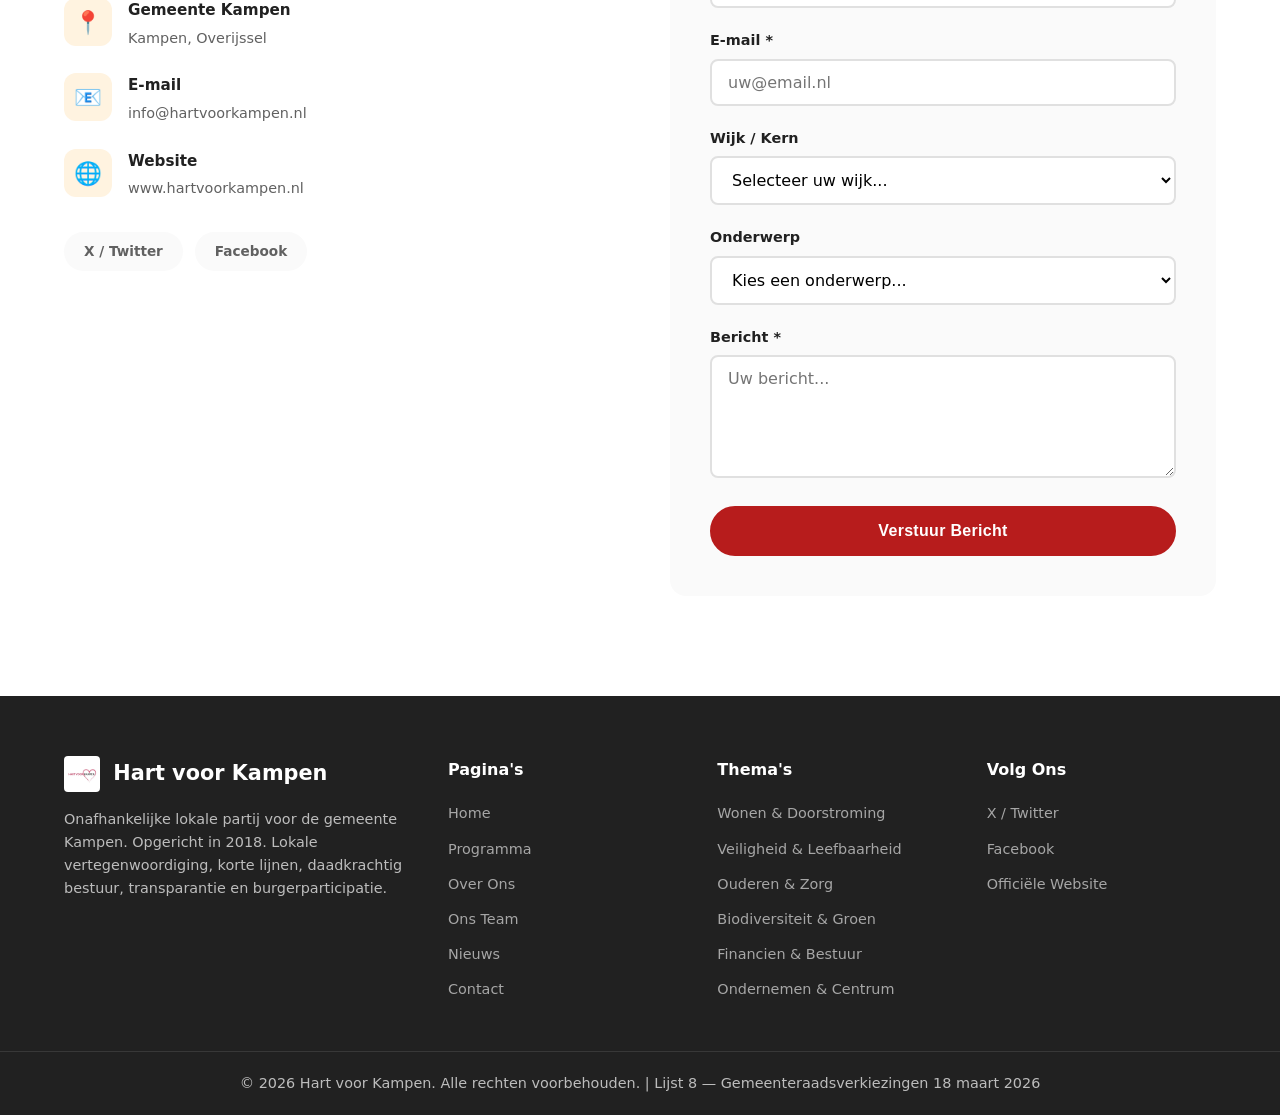
==== commit 1c199559: "Team foto's toegevoegd van hartvoorkampen.nl" ====
--- a/index.html
+++ b/index.html
@@ -219,36 +219,36 @@
             <p class="section-subtitle">Ervaren en betrokken mensen die zich inzetten voor Kampen</p>
             <div class="team-grid">
                 <div class="team-card">
-                    <div class="team-avatar" style="background: linear-gradient(135deg, #b71c1c, #e53935);">
-                        <span>NK</span>
+                    <div class="team-avatar">
+                        <img src="nardus.jpg" alt="Nardus Koster">
                     </div>
                     <h3>Nardus Koster</h3>
                     <span class="team-role">Lijsttrekker &amp; Fractievoorzitter</span>
                     <p>Ondernemer, 62 jaar, woont in de binnenstad van Kampen. Actief in de lokale politiek sinds 2005. Heeft een winkel op de Oudestraat. Focust op bereikbaarheid, veiligheid en leefbaarheid in de wijken.</p>
                 </div>
                 <div class="team-card">
-                    <div class="team-avatar" style="background: linear-gradient(135deg, #1565c0, #1e88e5);">
-                        <span>AH</span>
+                    <div class="team-avatar">
+                        <img src="albert.jpg" alt="Albert Holtland">
                     </div>
                     <h3>Albert Holtland</h3>
                     <span class="team-role">Commissielid &amp; Oud-Wethouder</span>
                     <p>Jurist van beroep. Oud-wethouder (2018-2022). 36 jaar ervaring in lokale en provinciale politiek als Statenlid, raadslid, fractievoorzitter, vicevoorzitter van de raad en commissievoorzitter.</p>
                 </div>
                 <div class="team-card">
-                    <div class="team-avatar" style="background: linear-gradient(135deg, #2e7d32, #43a047);">
-                        <span>EW</span>
-                    </div>
-                    <h3>Ellen</h3>
+                    <div class="team-avatar">
+                        <img src="ellen.jpg" alt="Ellen Koersen">
+                    </div>
+                    <h3>Ellen Koersen</h3>
                     <span class="team-role">Fractiesecretaris</span>
                     <p>Woont in Wilsum. Boerendochter met diverse opleidingen en vaardigheden. Zeer actief in de gemeenschap. Belangrijke thema's: wonen, werken, cultuur, communicatie en sociale vraagstukken.</p>
                 </div>
                 <div class="team-card">
-                    <div class="team-avatar" style="background: linear-gradient(135deg, #e65100, #ff6d00);">
-                        <span>PB</span>
-                    </div>
-                    <h3>Piet Bergstra</h3>
+                    <div class="team-avatar">
+                        <img src="henk.jpg" alt="Henk Prinsen">
+                    </div>
+                    <h3>Henk Prinsen</h3>
                     <span class="team-role">Raadslid</span>
-                    <p>Gespecialiseerd in veiligheid en crisismanagement. Brengt jarenlange ervaring mee op dit belangrijke terrein voor de gemeente Kampen.</p>
+                    <p>Ervaren raadslid en medeoprichter van Hart voor Kampen. Zet zich al jaren in voor de belangen van de inwoners van onze gemeente.</p>
                 </div>
                 <div class="team-card team-card-new">
                     <div class="new-badge">Nieuw!</div>
--- a/style.css
+++ b/style.css
@@ -711,8 +711,8 @@
 }
 
 .team-avatar {
-    width: 90px;
-    height: 90px;
+    width: 120px;
+    height: 120px;
     border-radius: 50%;
     display: flex;
     align-items: center;
@@ -722,6 +722,15 @@
     font-size: 1.4rem;
     font-weight: 700;
     letter-spacing: 1px;
+    overflow: hidden;
+    border: 3px solid rgba(183, 28, 28, 0.15);
+}
+
+.team-avatar img {
+    width: 100%;
+    height: 100%;
+    object-fit: cover;
+    object-position: top center;
 }
 
 .team-card h3 {
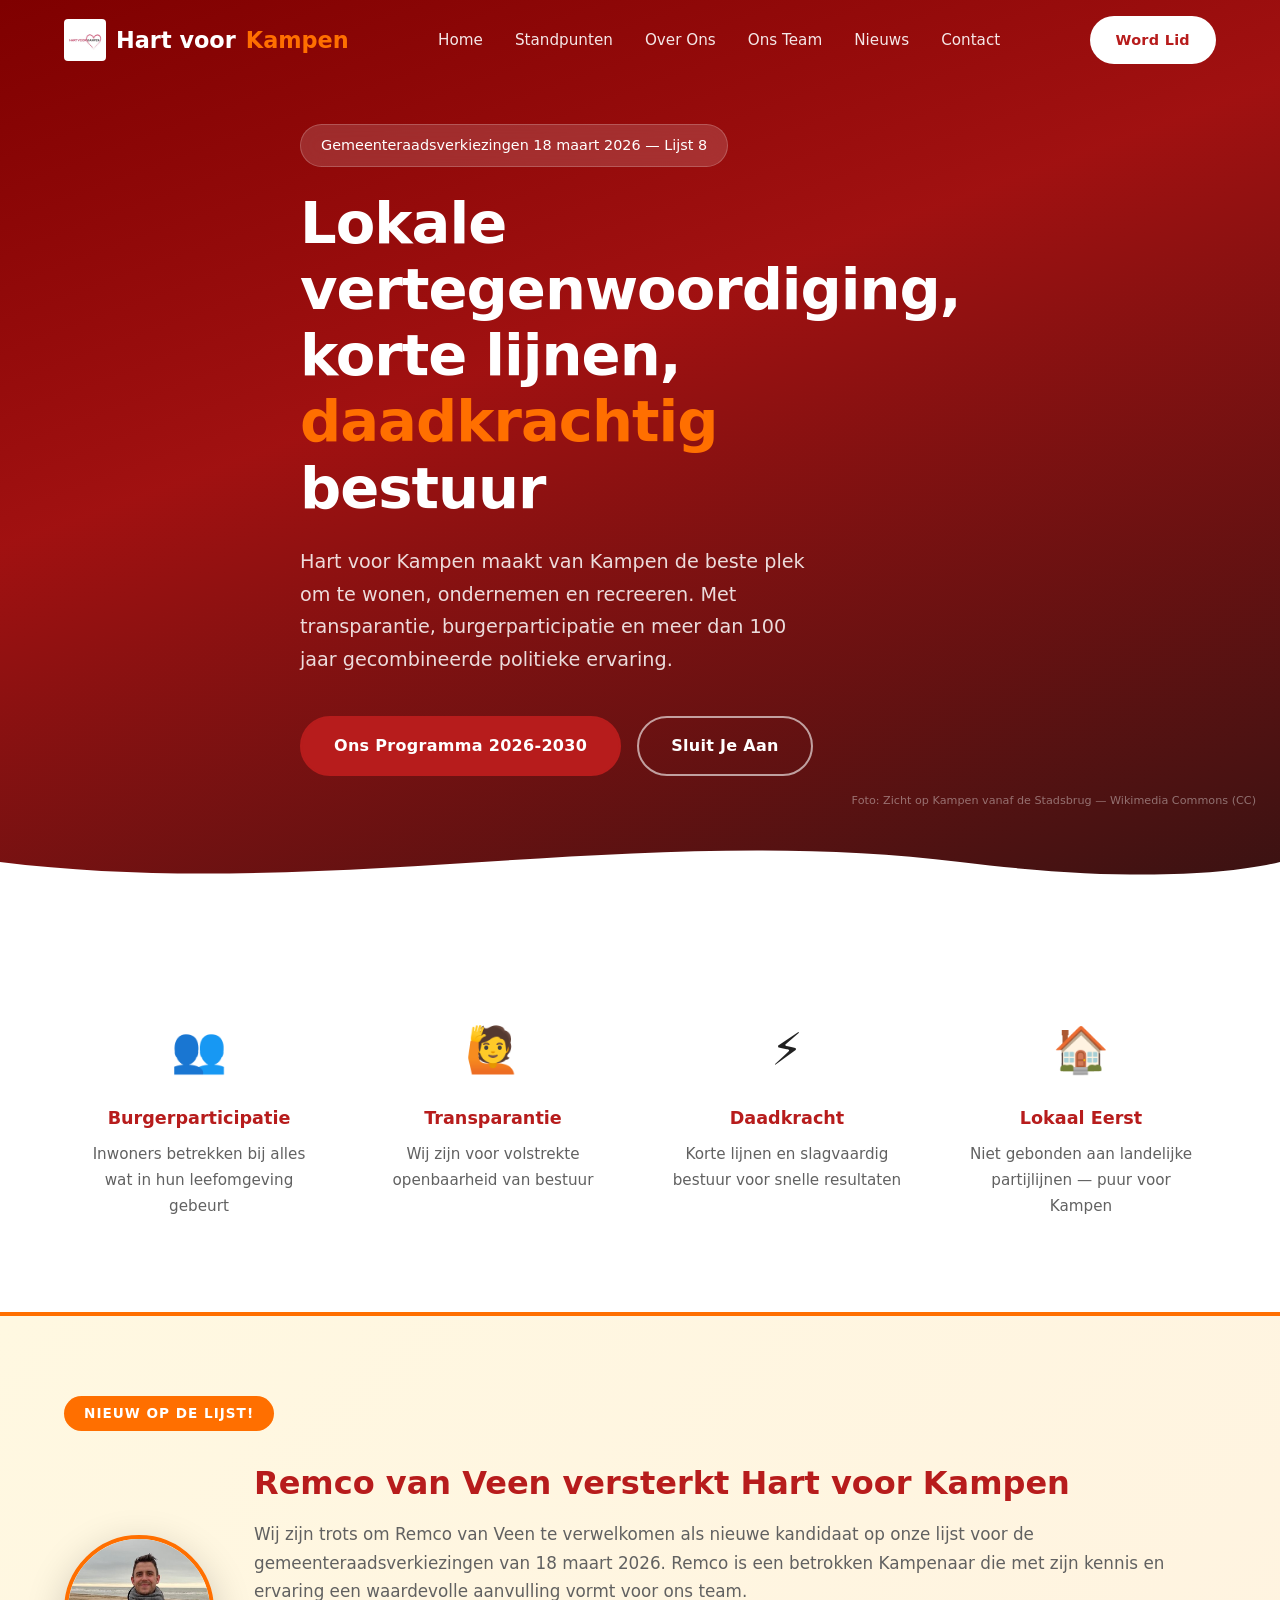
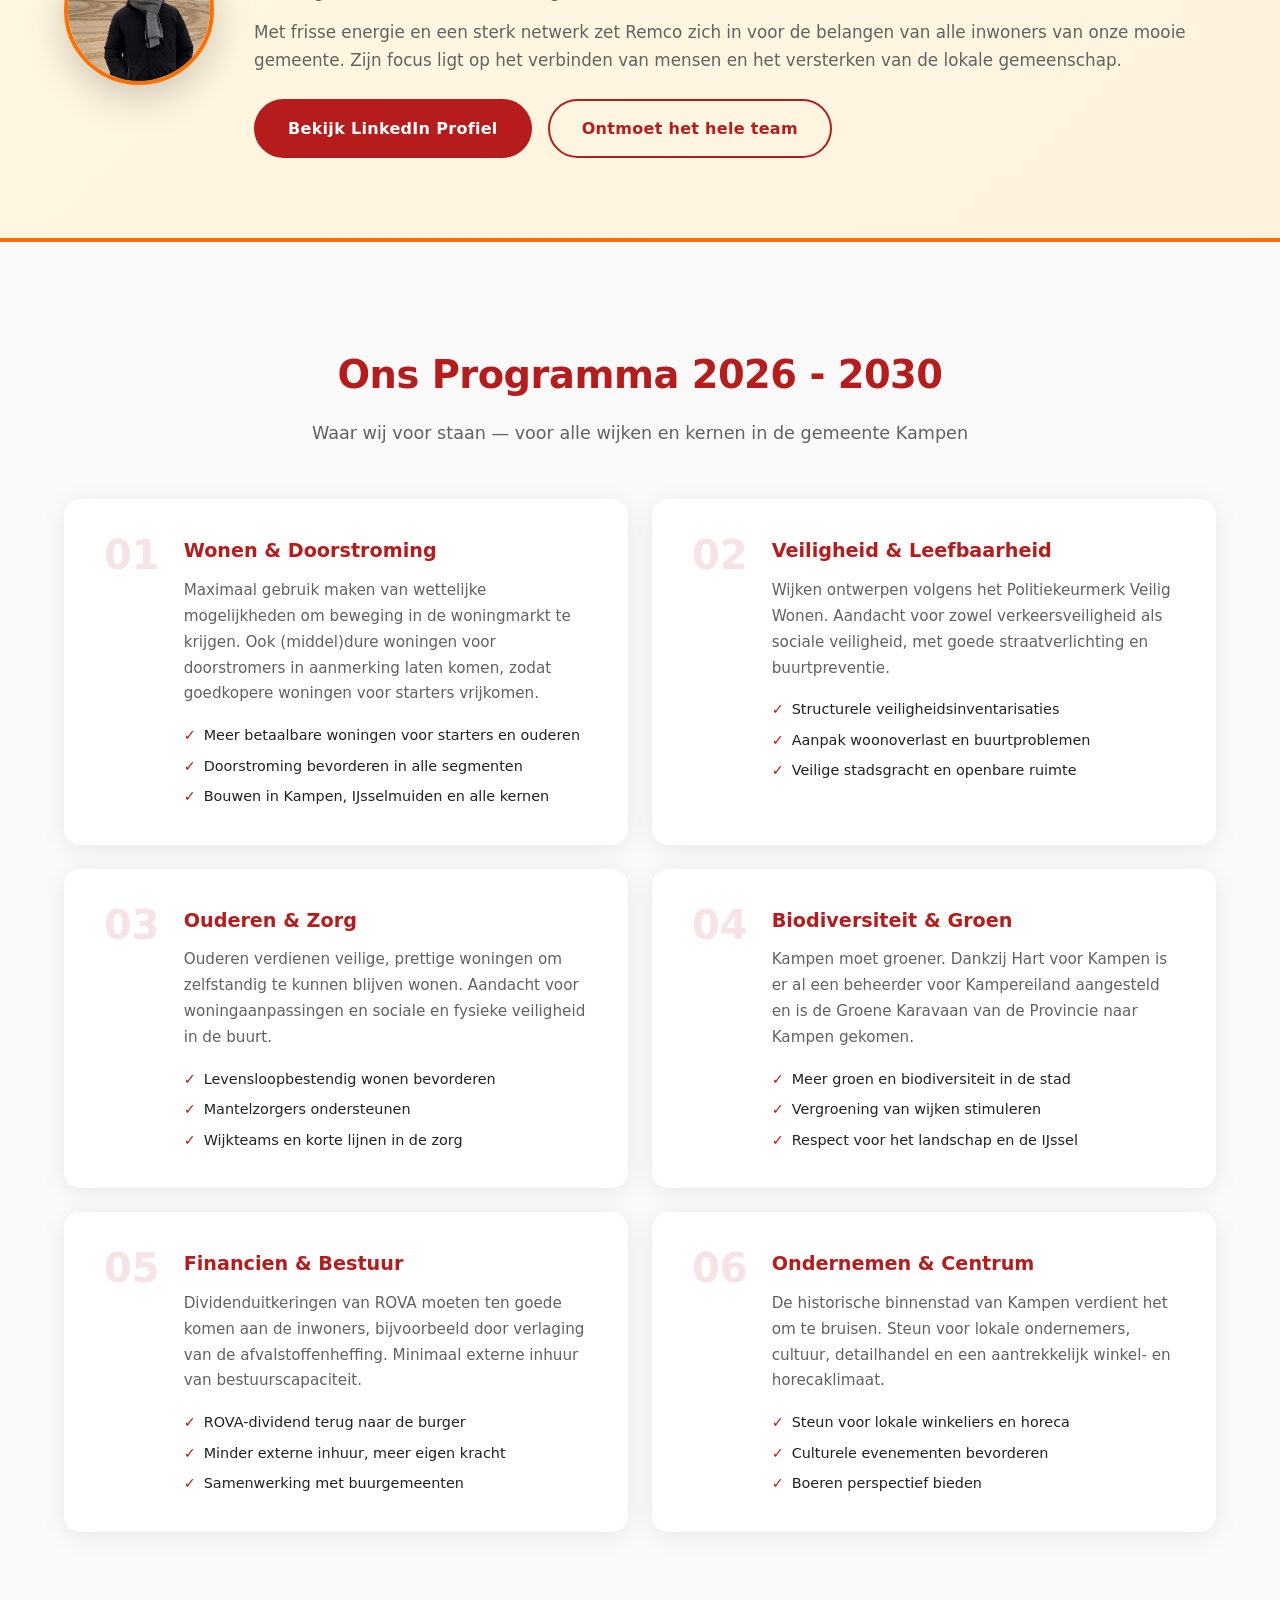
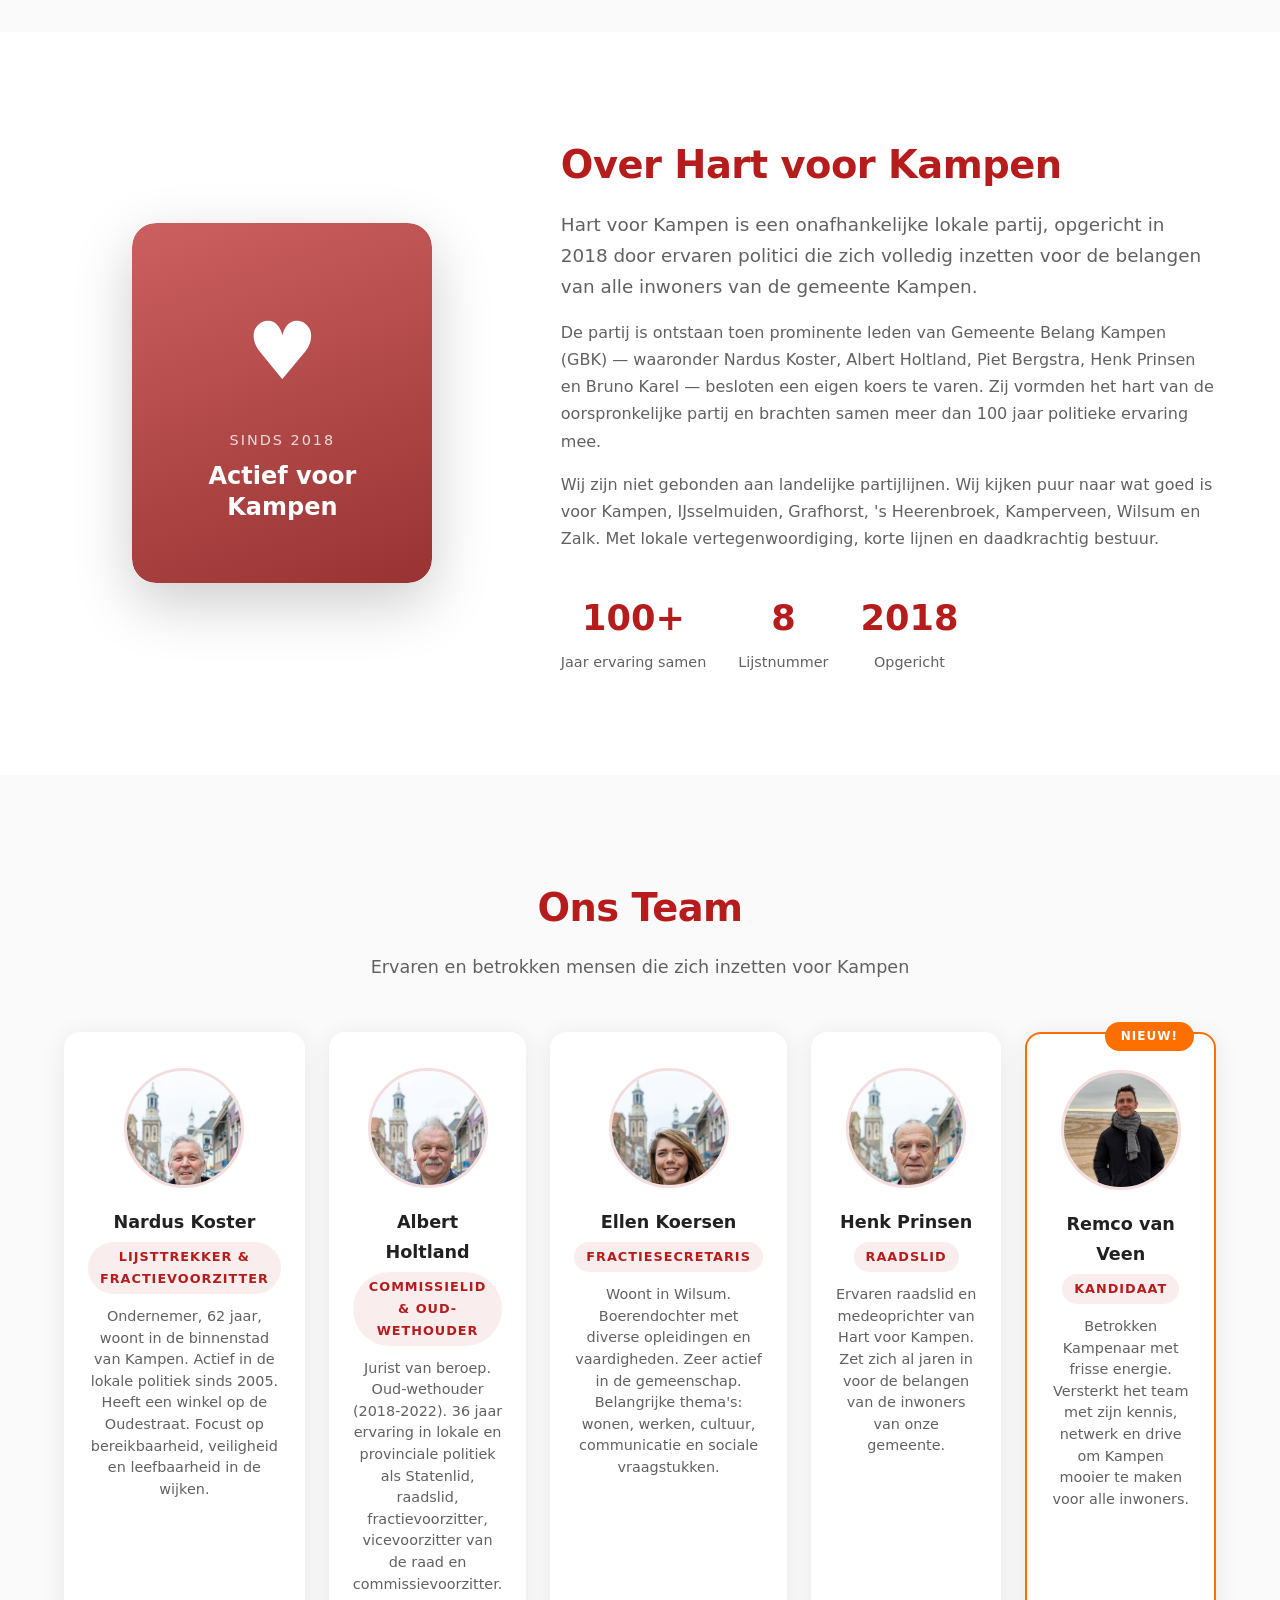
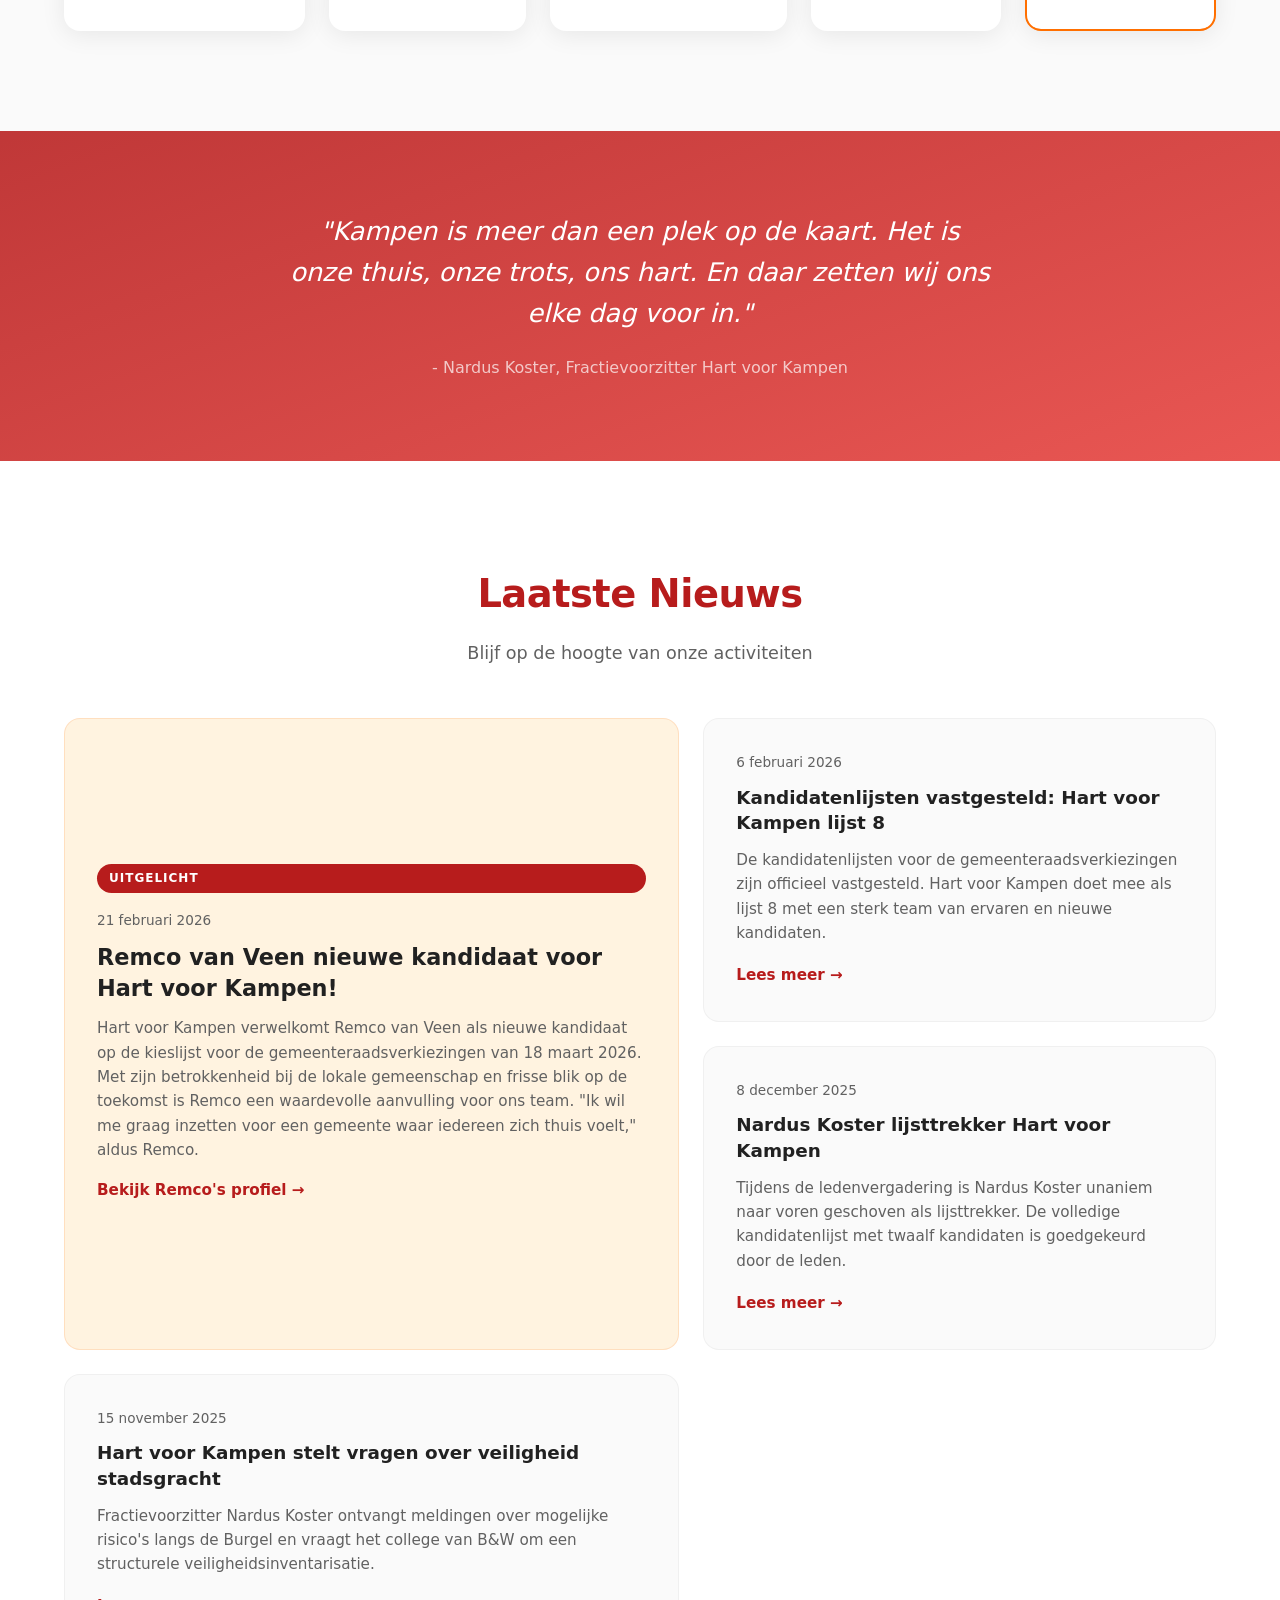
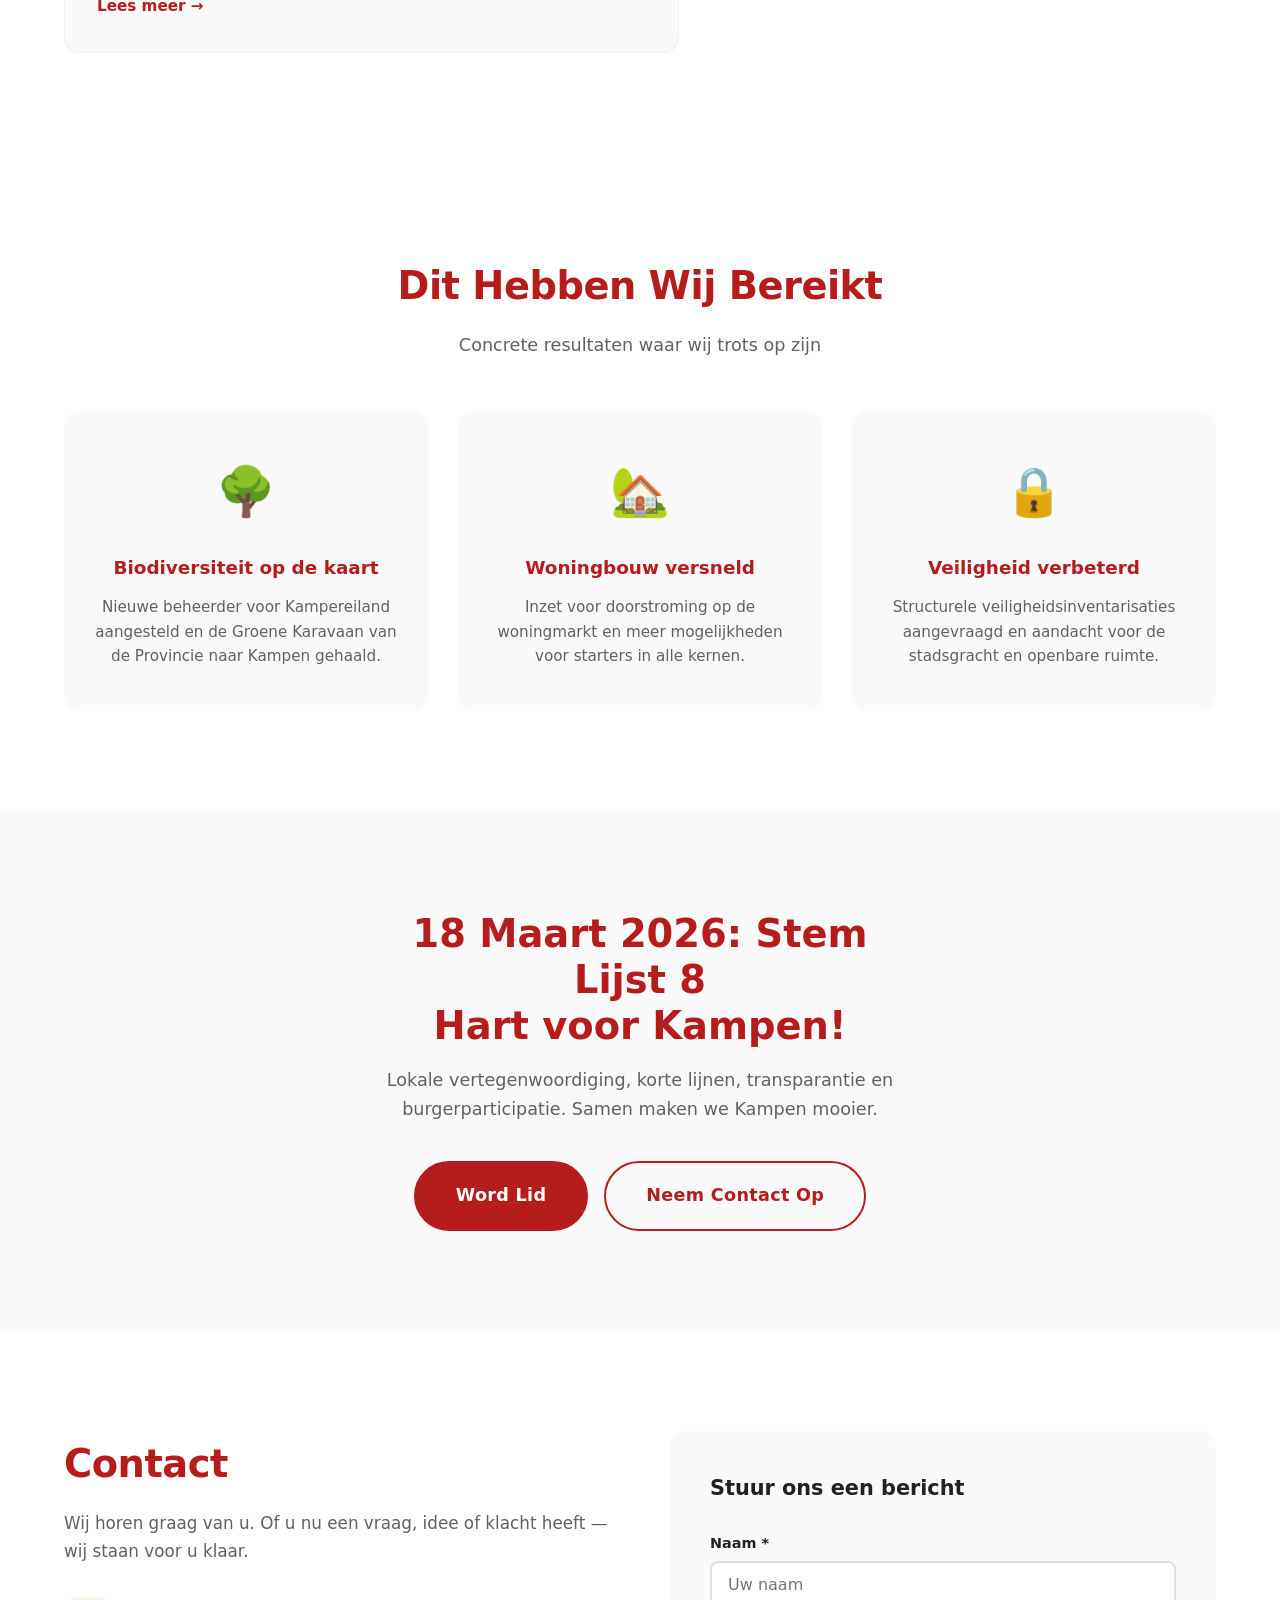
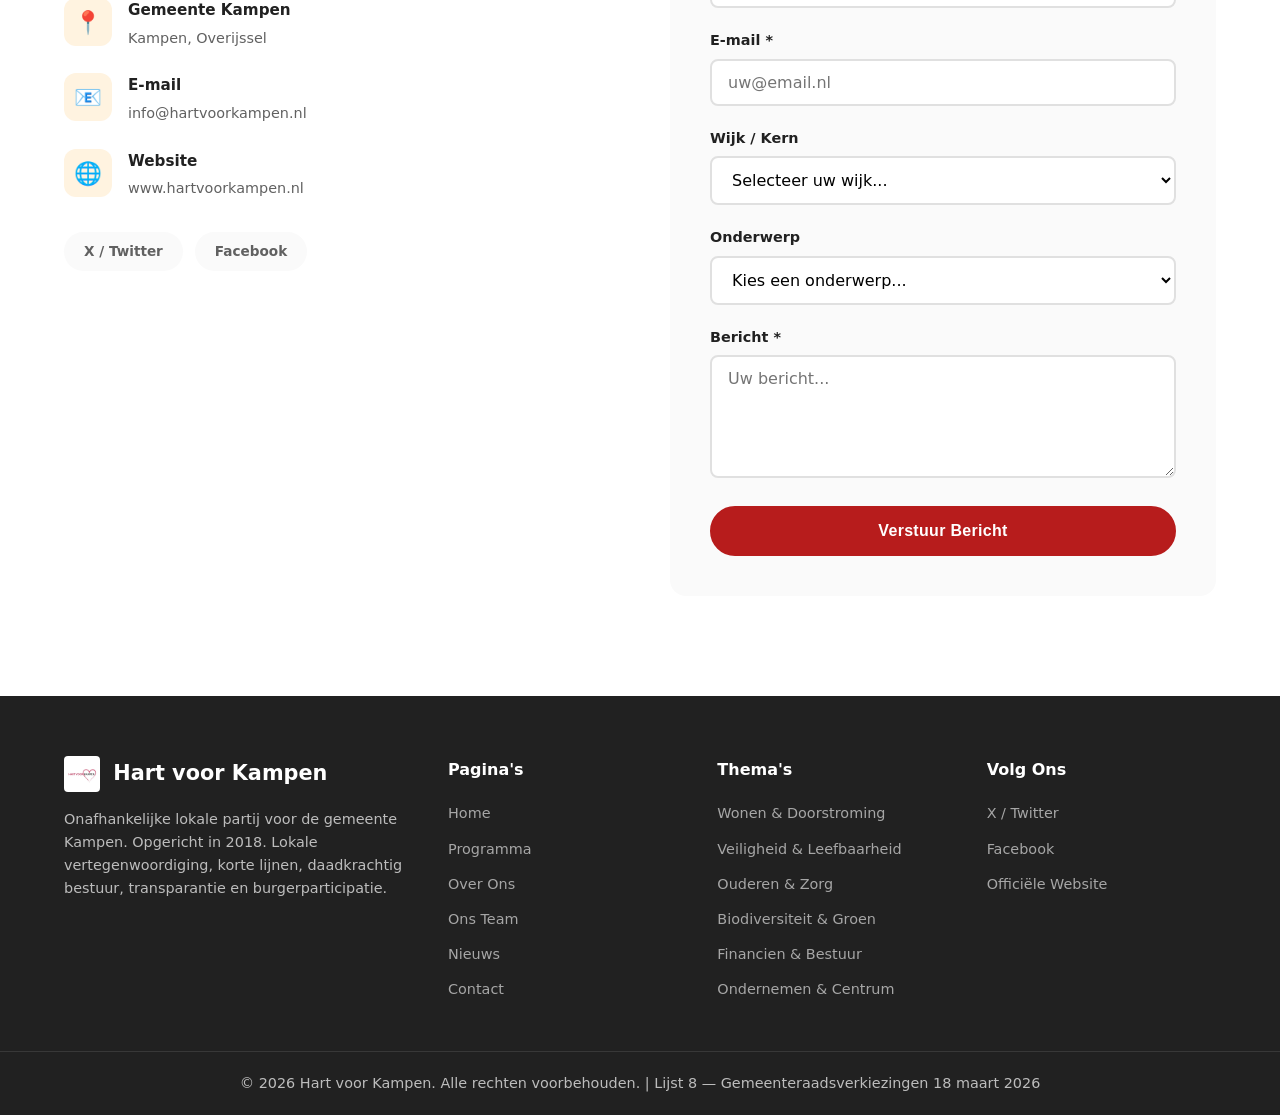
==== commit ff6df612: "Foto Remco van Veen toegevoegd bij team en kandidaat-banner" ====
--- a/index.html
+++ b/index.html
@@ -82,7 +82,7 @@
             <div class="kandidaat-badge">Nieuw op de lijst!</div>
             <div class="kandidaat-grid">
                 <div class="kandidaat-avatar">
-                    <span>RV</span>
+                    <img src="remco.jpg" alt="Remco van Veen">
                 </div>
                 <div class="kandidaat-info">
                     <h2>Remco van Veen versterkt Hart voor Kampen</h2>
@@ -252,8 +252,8 @@
                 </div>
                 <div class="team-card team-card-new">
                     <div class="new-badge">Nieuw!</div>
-                    <div class="team-avatar" style="background: linear-gradient(135deg, #6a1b9a, #8e24aa);">
-                        <span>RV</span>
+                    <div class="team-avatar">
+                        <img src="remco.jpg" alt="Remco van Veen">
                     </div>
                     <h3>Remco van Veen</h3>
                     <span class="team-role">Kandidaat</span>
--- a/style.css
+++ b/style.css
@@ -391,15 +391,16 @@
     width: 150px;
     height: 150px;
     border-radius: 50%;
-    background: linear-gradient(135deg, #6a1b9a, #8e24aa);
-    display: flex;
-    align-items: center;
-    justify-content: center;
-    color: var(--white);
-    font-size: 2.5rem;
-    font-weight: 700;
-    letter-spacing: 2px;
-    box-shadow: 0 12px 40px rgba(106, 27, 154, 0.3);
+    overflow: hidden;
+    box-shadow: 0 12px 40px rgba(0, 0, 0, 0.2);
+    border: 4px solid var(--accent);
+    flex-shrink: 0;
+}
+
+.kandidaat-avatar img {
+    width: 100%;
+    height: 100%;
+    object-fit: cover;
 }
 
 .kandidaat-info h2 {
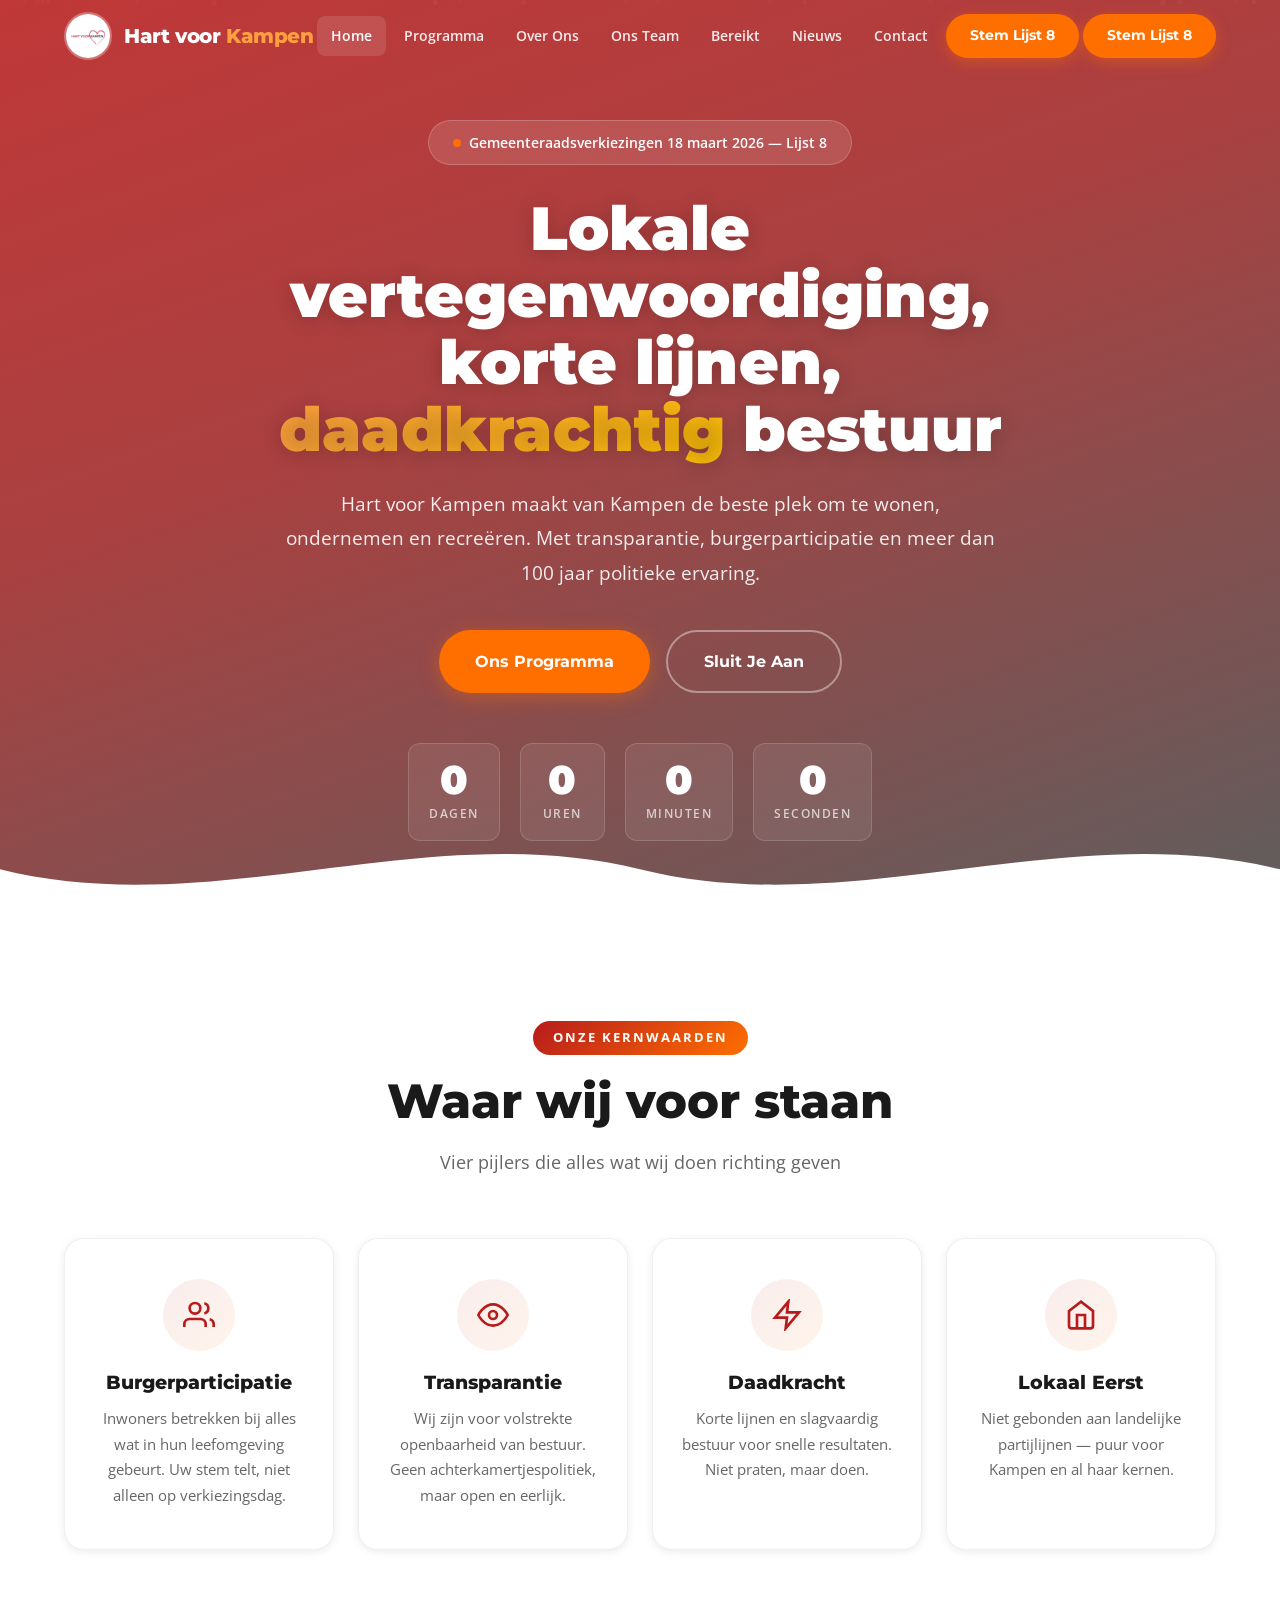
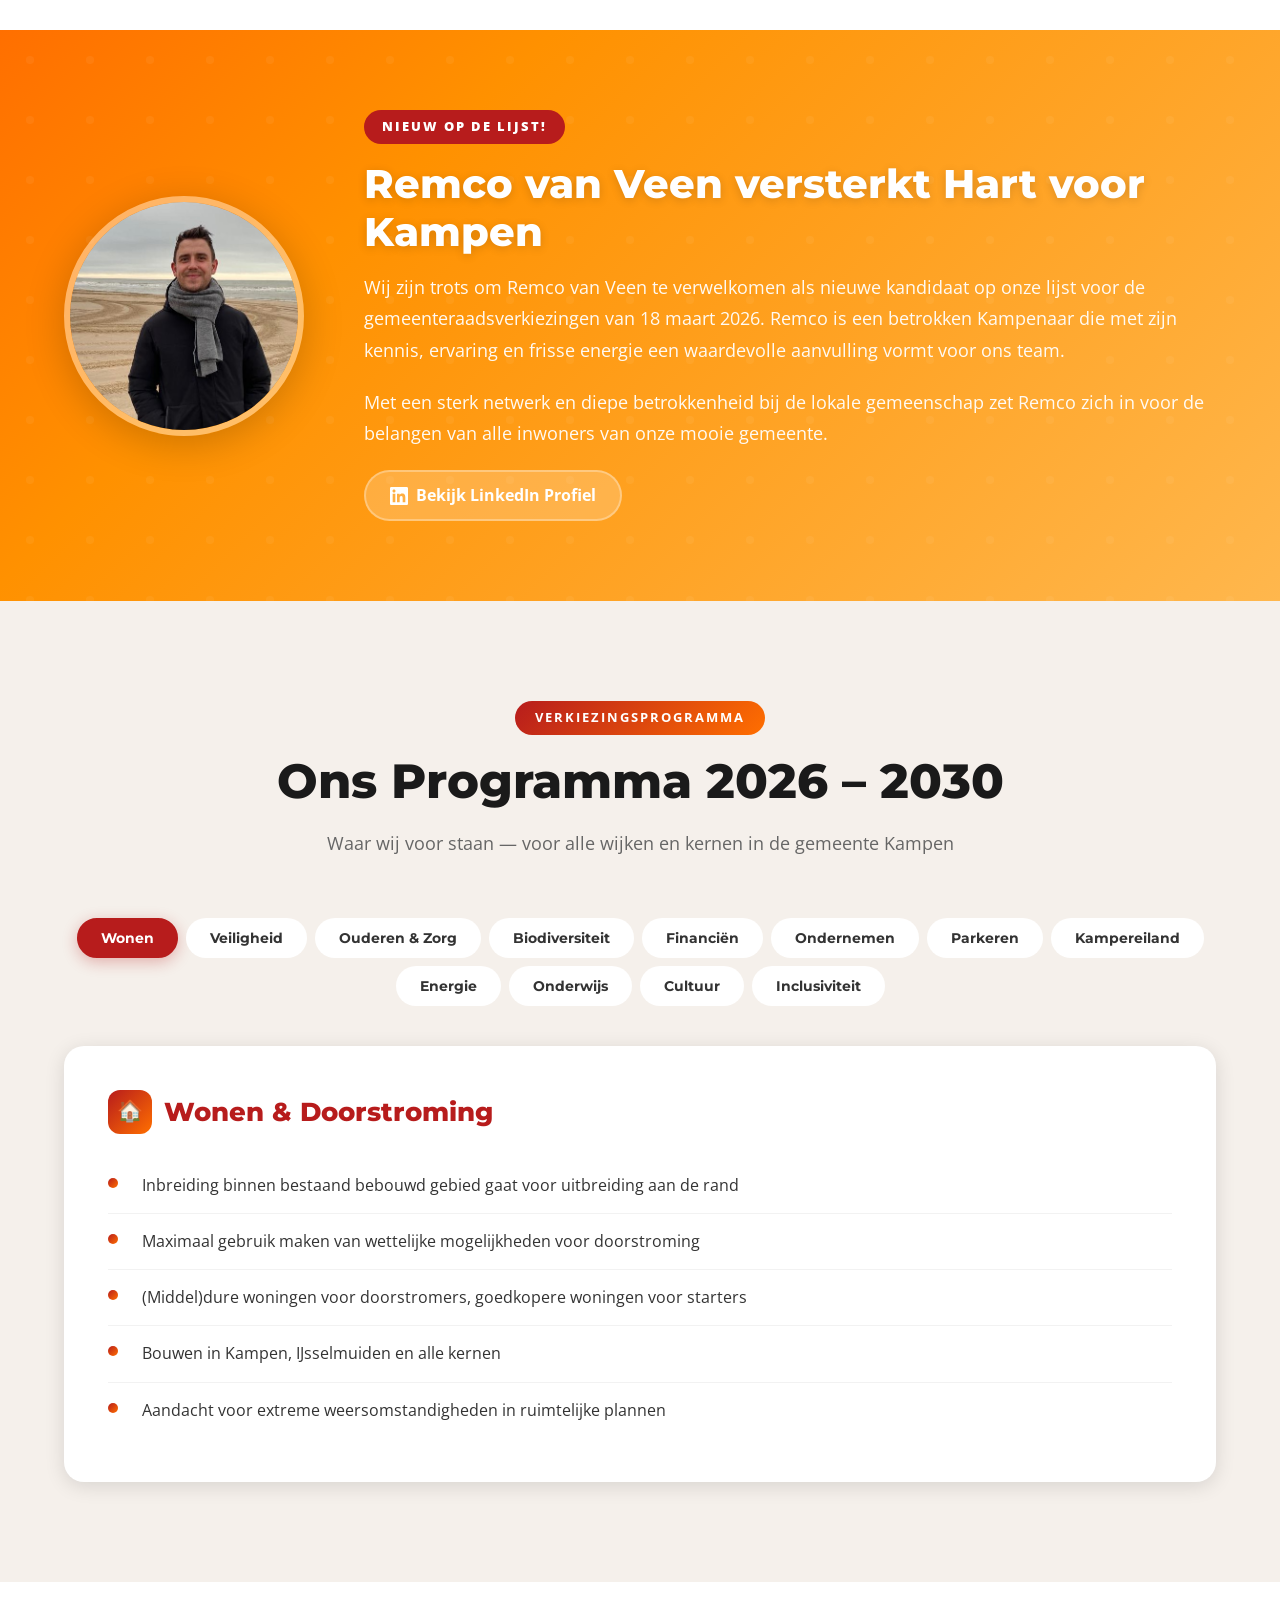
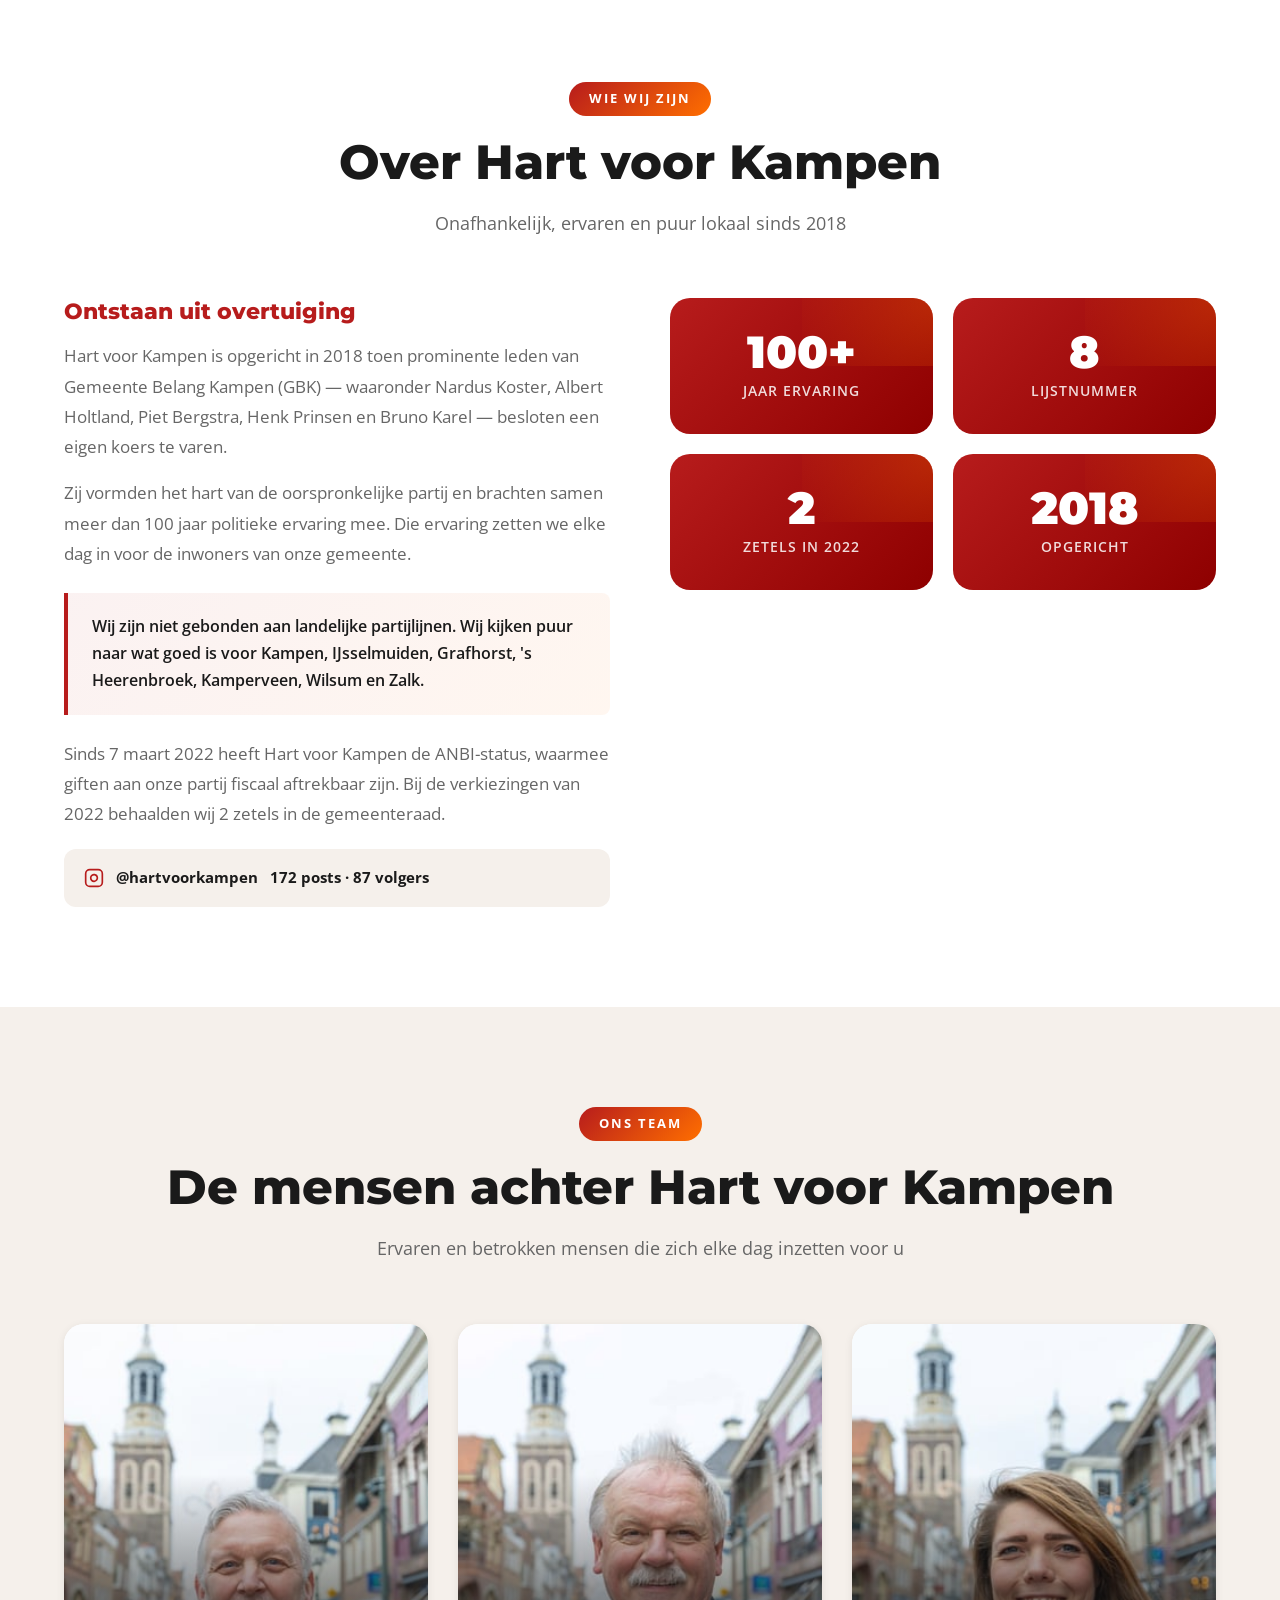
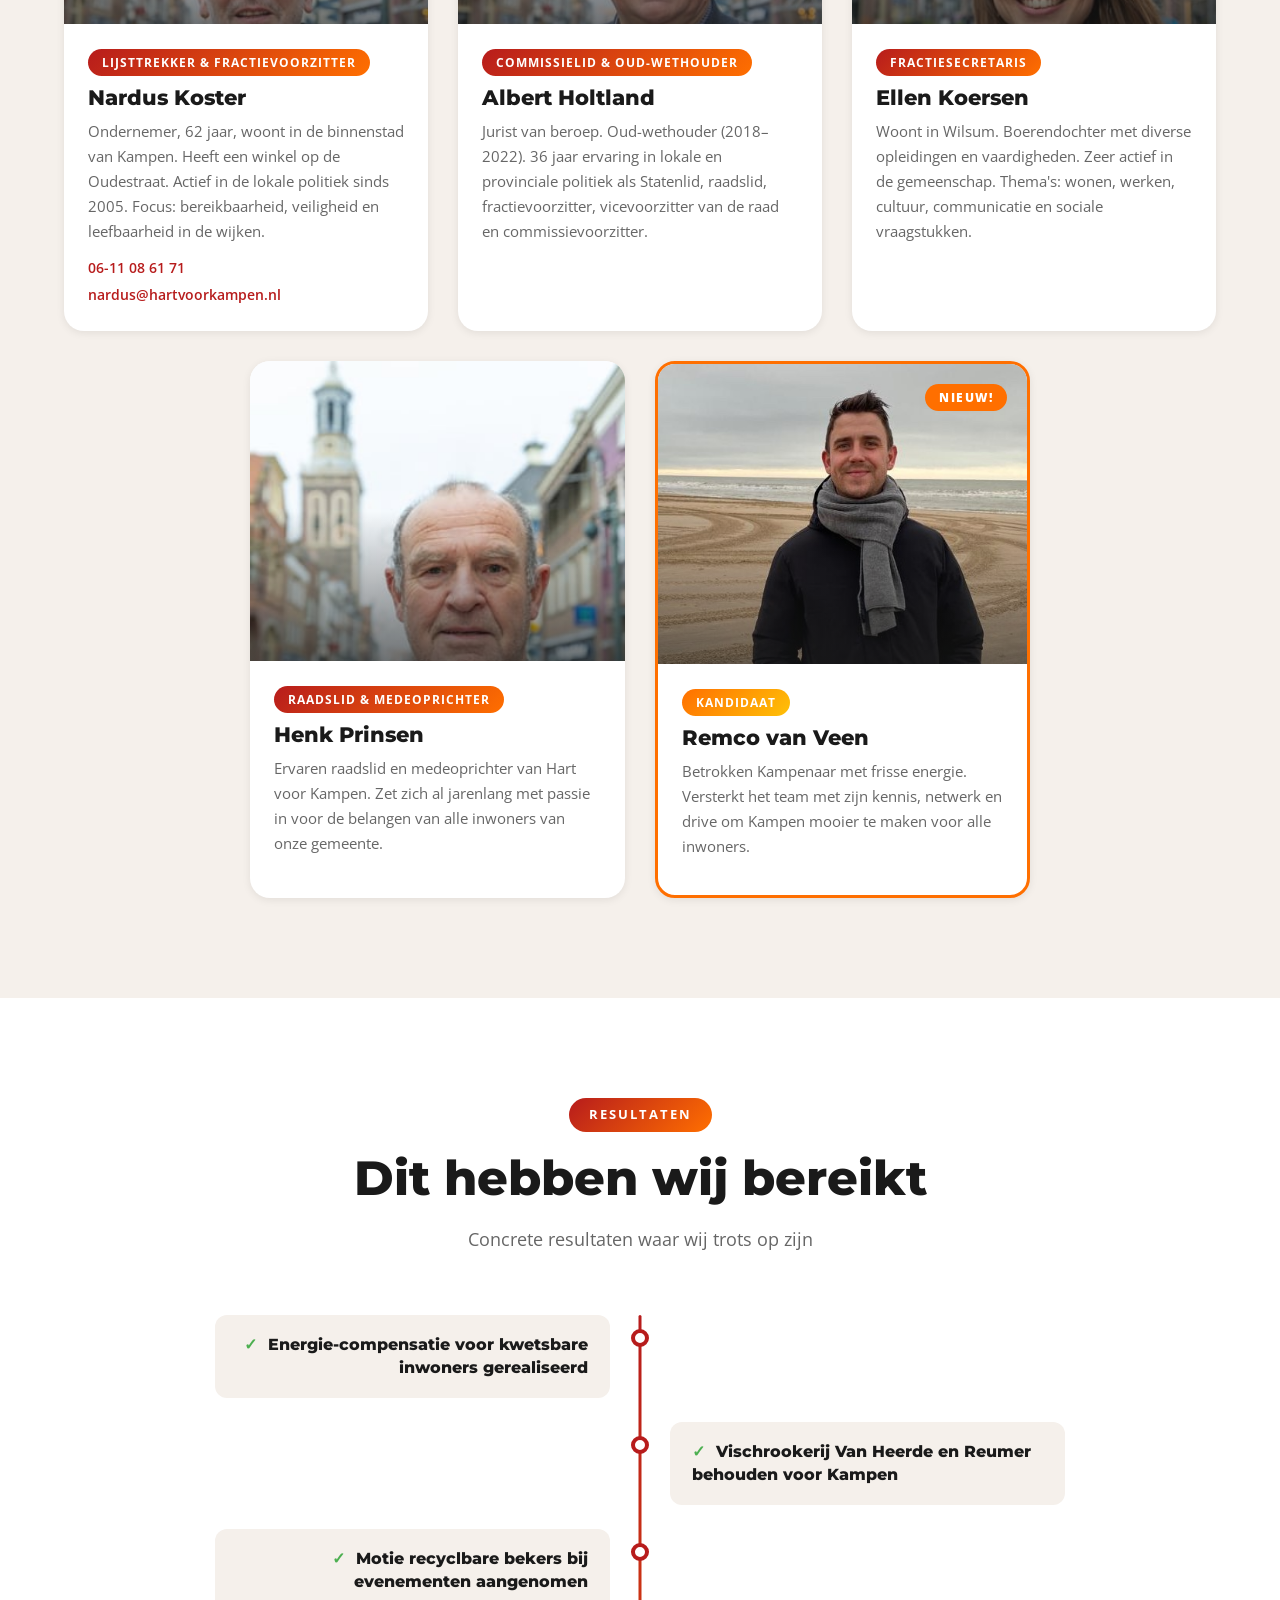
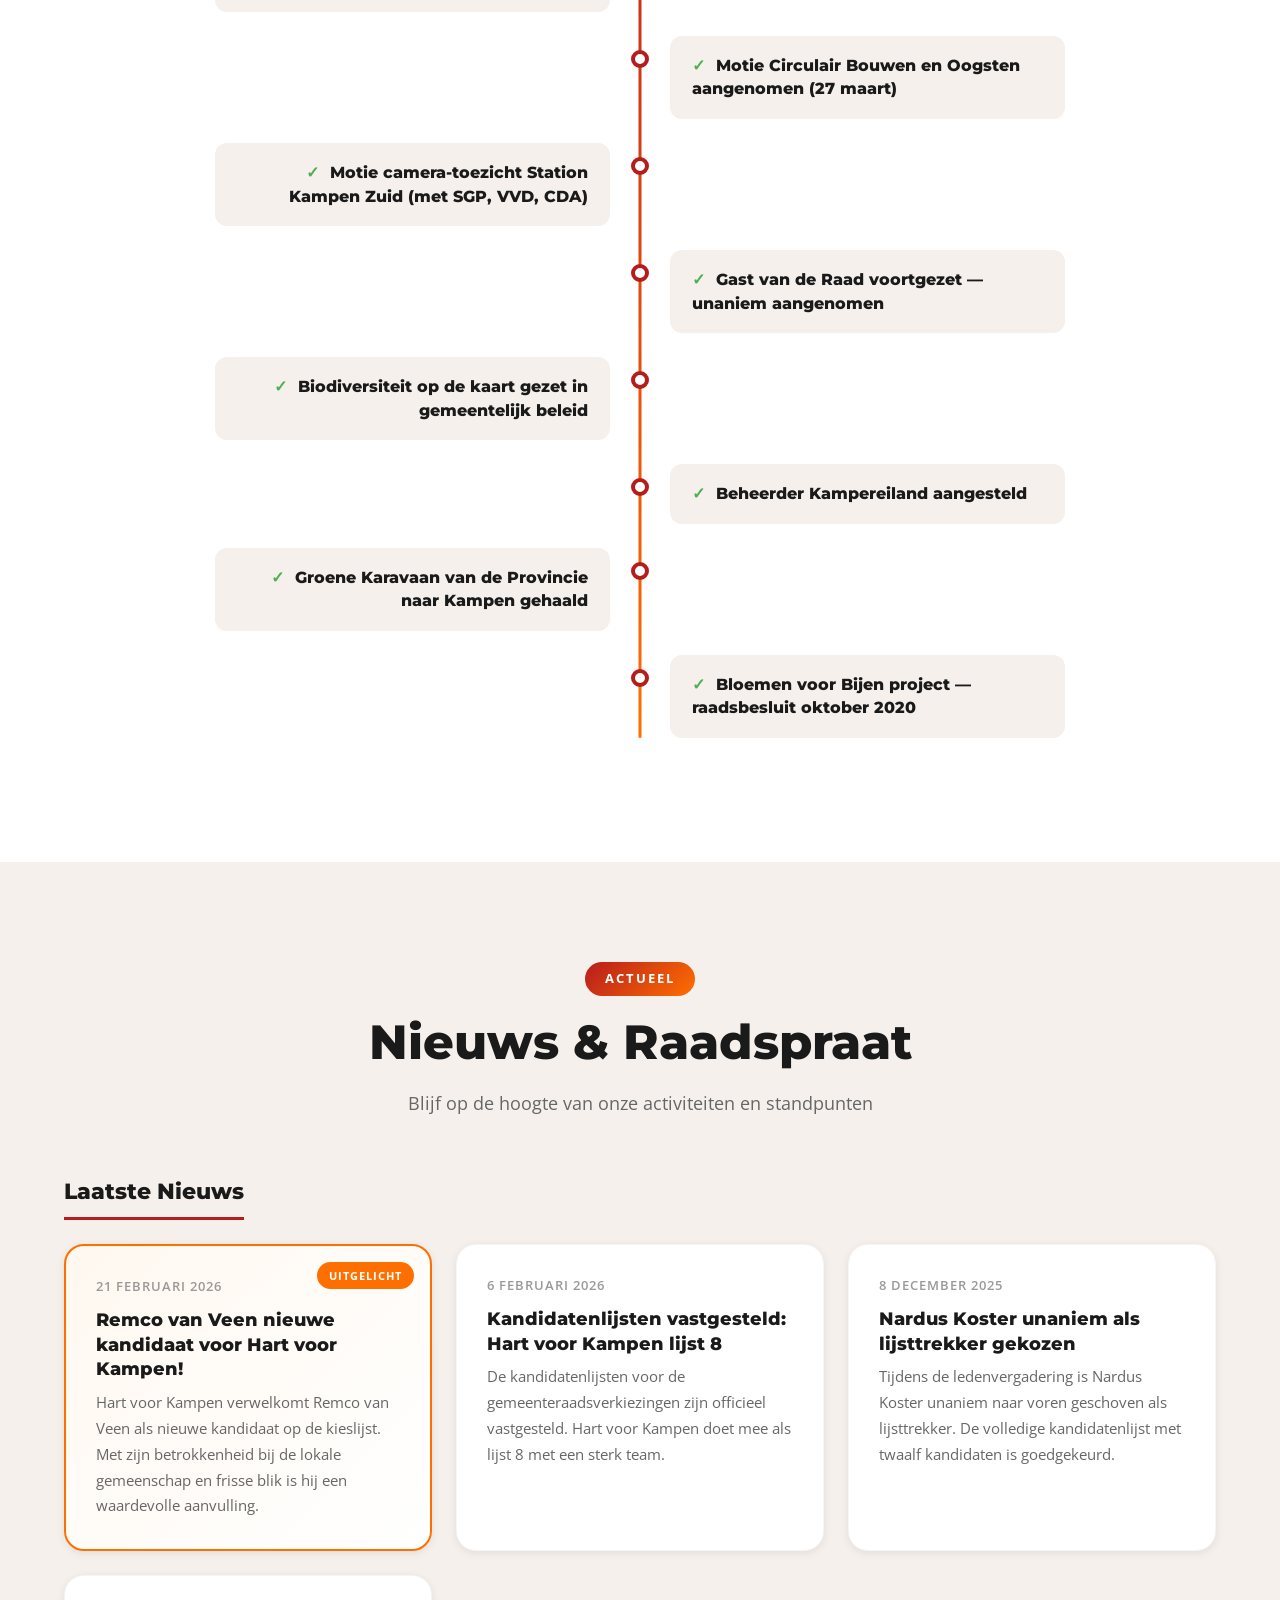
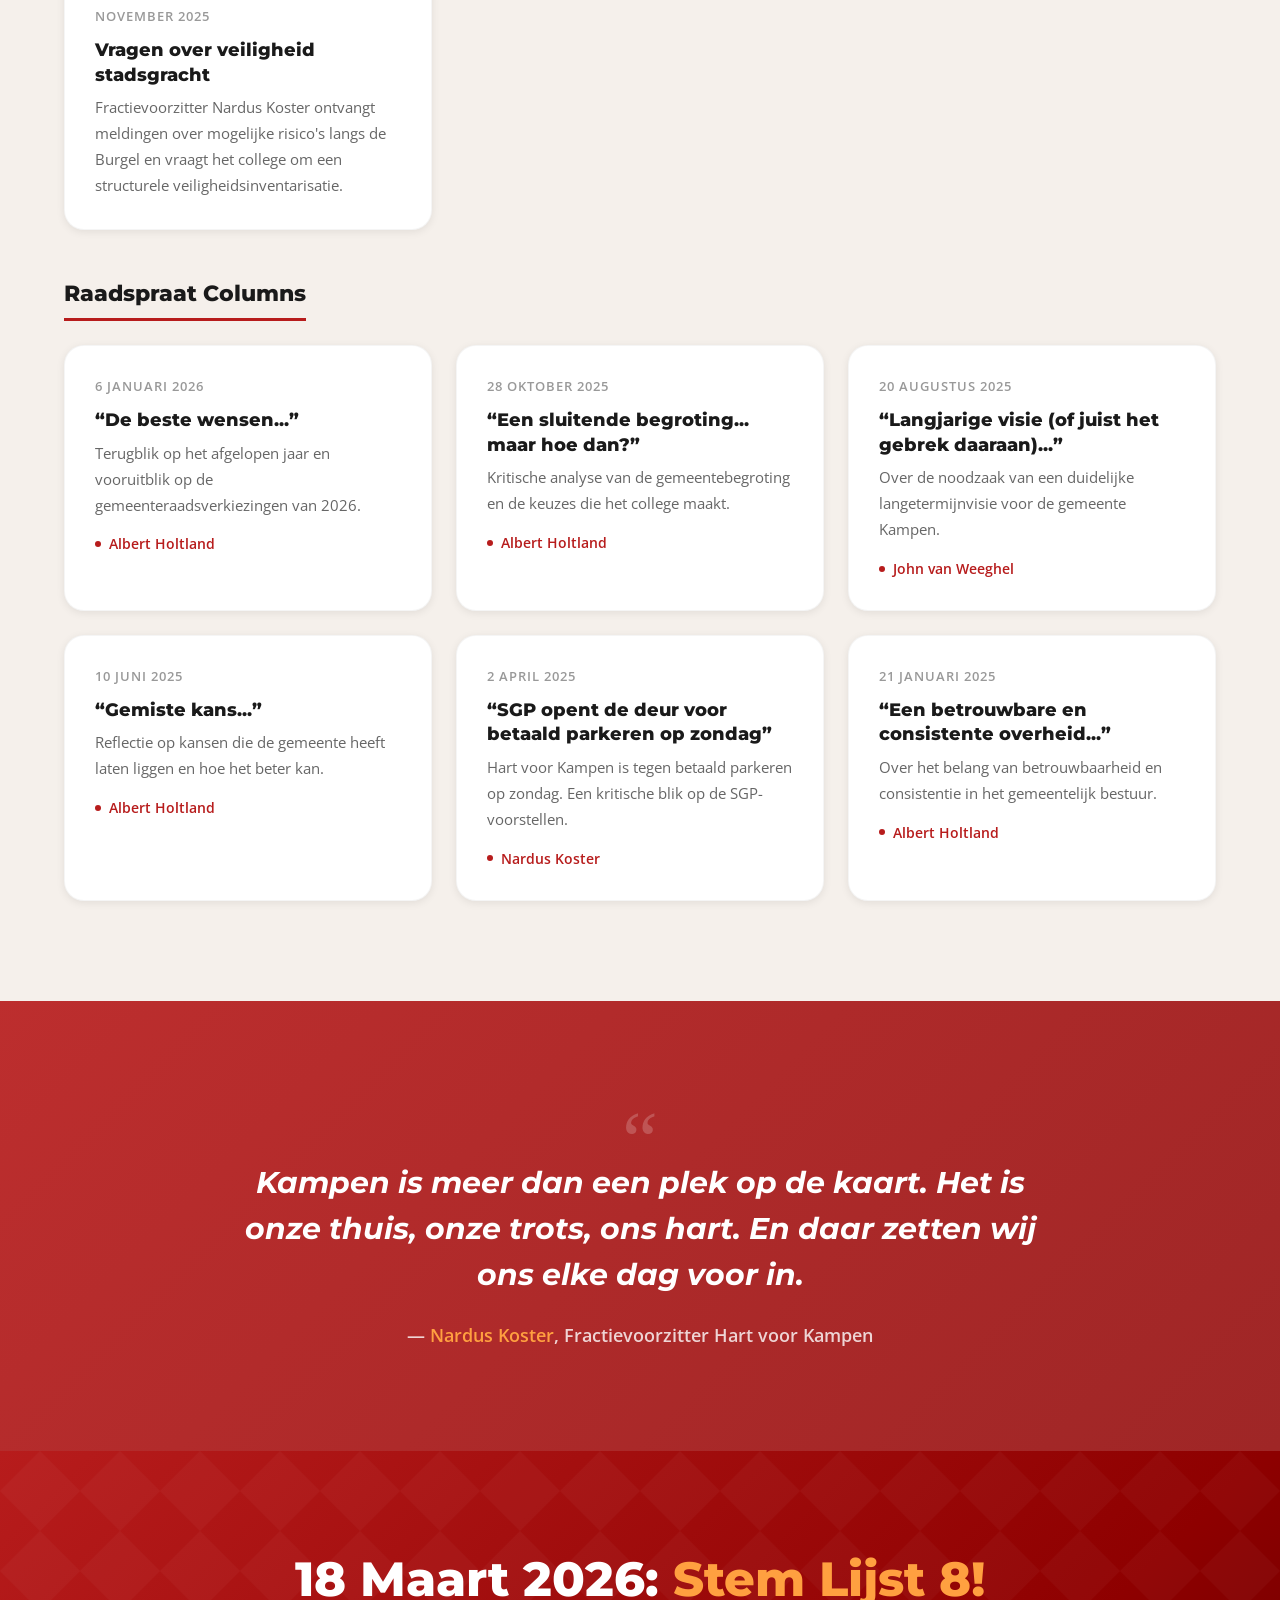
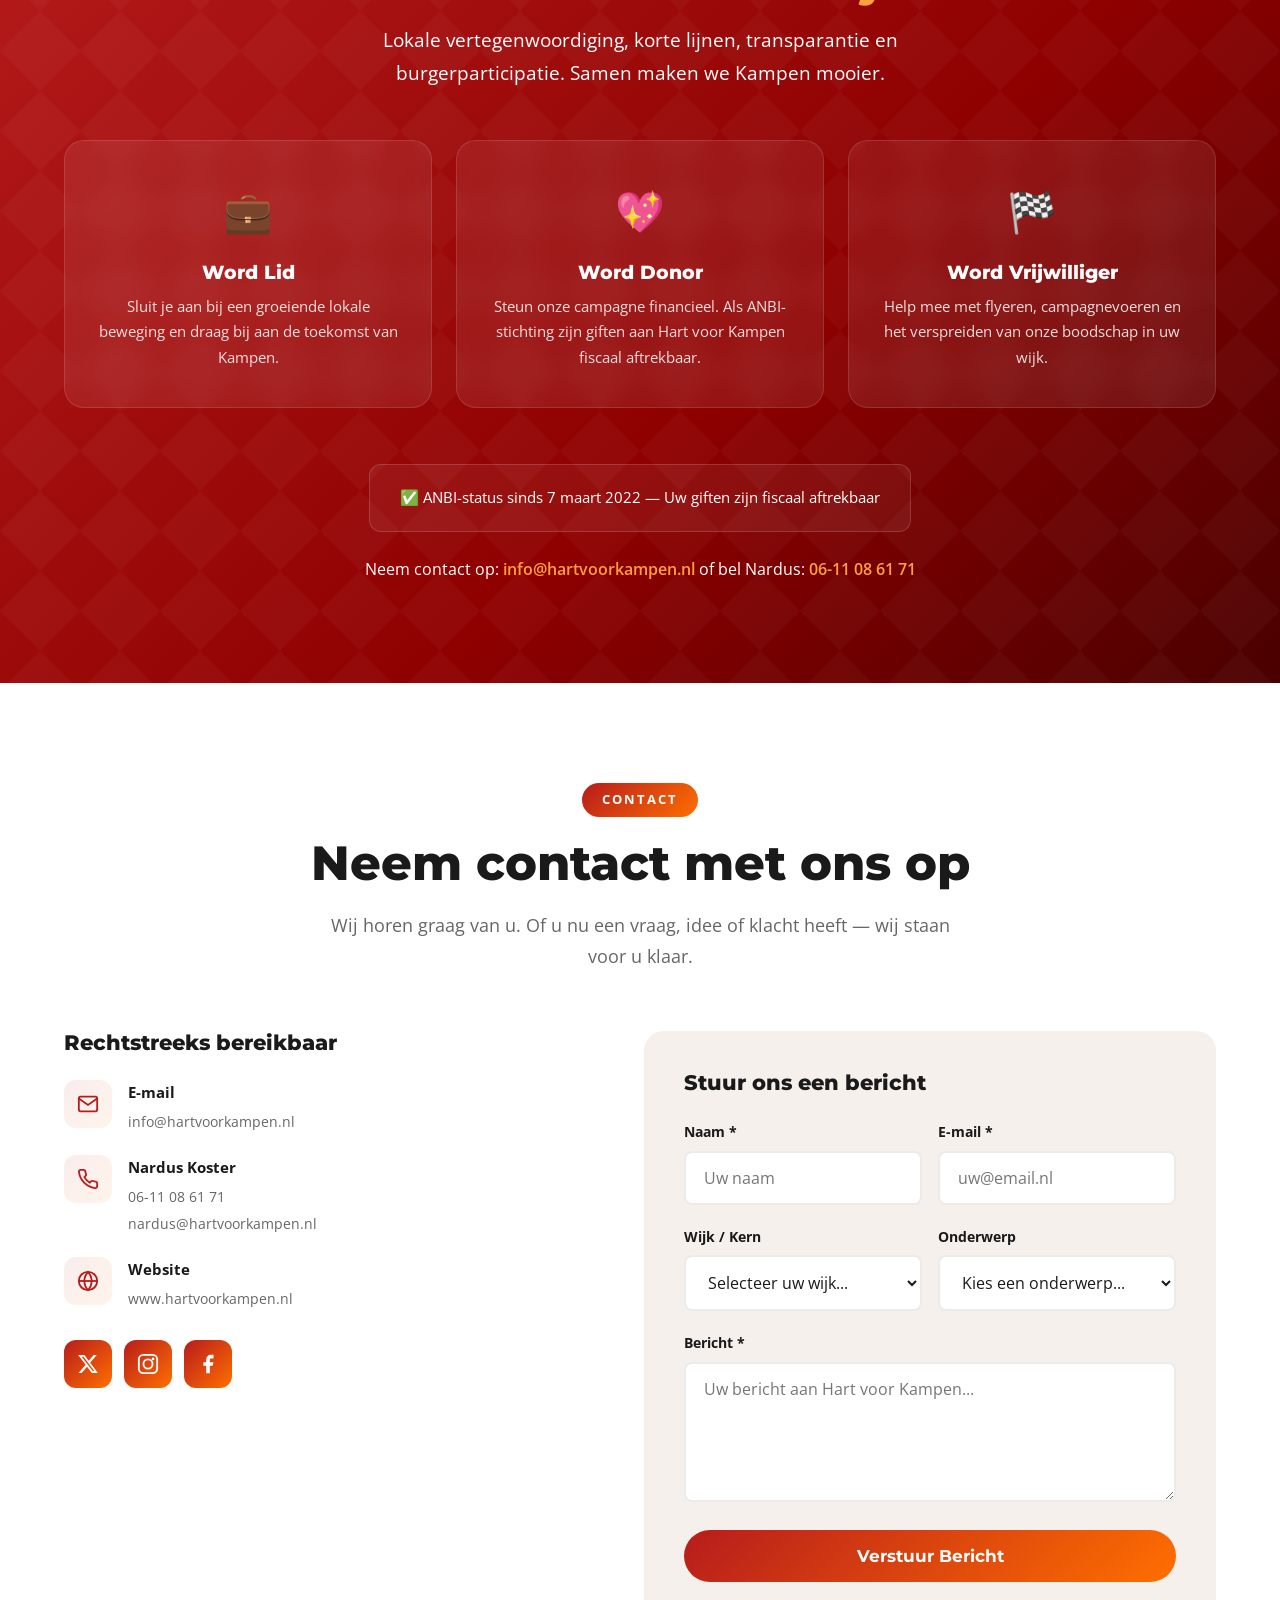
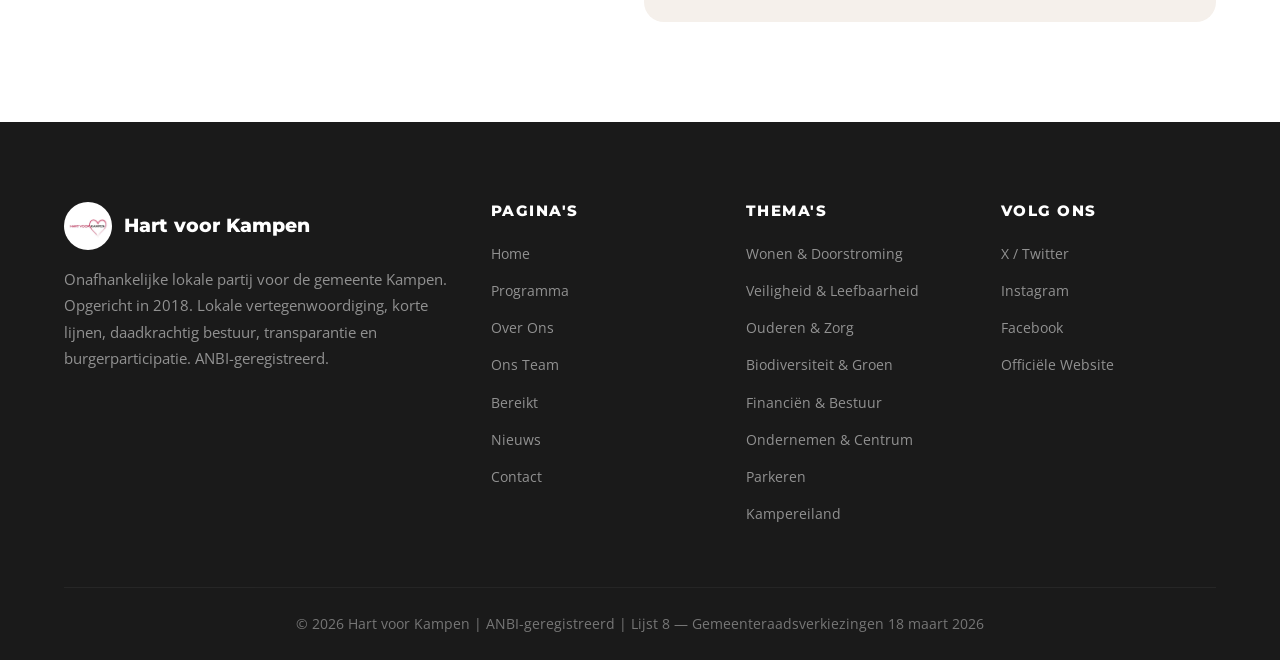
==== commit abd55c55: "Complete rebuild: spetterende campagnesite met alle echte content" ====
--- a/index.html
+++ b/index.html
@@ -1,524 +1,1109 @@
 <!DOCTYPE html>
 <html lang="nl">
 <head>
-    <meta charset="UTF-8">
-    <meta name="viewport" content="width=device-width, initial-scale=1.0">
-    <title>Hart voor Kampen - Lokale vertegenwoordiging, korte lijnen, daadkrachtig bestuur</title>
-    <link rel="icon" type="image/jpeg" href="hvFoWrmd_400x400.jpg">
-    <link rel="stylesheet" href="style.css">
+  <meta charset="UTF-8">
+  <meta name="viewport" content="width=device-width, initial-scale=1.0">
+  <title>Hart voor Kampen - Lijst 8 | Gemeenteraadsverkiezingen 18 maart 2026</title>
+  <meta name="description" content="Hart voor Kampen: lokale vertegenwoordiging, korte lijnen, daadkrachtig bestuur. Stem Lijst 8 op 18 maart 2026. Voor Kampen, IJsselmuiden en alle kernen.">
+  <meta name="keywords" content="Hart voor Kampen, gemeenteraad, verkiezingen, Kampen, Lijst 8, lokale politiek">
+  <link rel="icon" type="image/jpeg" href="hvFoWrmd_400x400.jpg">
+  <link rel="stylesheet" href="style.css">
+
+  <!-- Open Graph -->
+  <meta property="og:title" content="Hart voor Kampen - Stem Lijst 8">
+  <meta property="og:description" content="Lokale vertegenwoordiging, korte lijnen, daadkrachtig bestuur. Gemeenteraadsverkiezingen 18 maart 2026.">
+  <meta property="og:image" content="hvFoWrmd_400x400.jpg">
+  <meta property="og:type" content="website">
 </head>
 <body>
 
-    <!-- Navigatie -->
-    <nav class="navbar">
-        <div class="container nav-container">
-            <a href="#" class="logo">
-                <img src="hvFoWrmd_400x400.jpg" alt="Hart voor Kampen" class="logo-img"> Hart voor <span class="logo-accent">Kampen</span>
+  <!-- Mobile Overlay -->
+  <div class="mobile-overlay" id="mobileOverlay"></div>
+
+  <!-- ============================================================
+       1. NAVBAR
+       ============================================================ -->
+  <nav class="navbar" id="navbar">
+    <div class="container">
+      <a href="#home" class="nav-brand">
+        <img src="hvFoWrmd_400x400.jpg" alt="Hart voor Kampen Logo">
+        <span class="nav-brand-text">Hart voor <span class="accent">Kampen</span></span>
+      </a>
+
+      <ul class="nav-links" id="navLinks">
+        <li><a href="#home">Home</a></li>
+        <li><a href="#programma">Programma</a></li>
+        <li><a href="#over-ons">Over Ons</a></li>
+        <li><a href="#team">Ons Team</a></li>
+        <li><a href="#bereikt">Bereikt</a></li>
+        <li><a href="#nieuws">Nieuws</a></li>
+        <li><a href="#contact">Contact</a></li>
+        <li class="nav-cta-mobile"><a href="#doe-mee" class="nav-cta">Stem Lijst 8</a></li>
+      </ul>
+
+      <a href="#doe-mee" class="nav-cta nav-cta-desktop">Stem Lijst 8</a>
+
+      <button class="hamburger" id="hamburger" aria-label="Open menu">
+        <span></span>
+        <span></span>
+        <span></span>
+      </button>
+    </div>
+  </nav>
+
+  <!-- ============================================================
+       2. HERO
+       ============================================================ -->
+  <section id="home" class="hero">
+    <div class="hero-bg"></div>
+    <div class="hero-overlay"></div>
+    <div class="hero-particles" id="heroParticles"></div>
+
+    <div class="hero-content">
+      <div class="hero-badge">
+        <span class="pulse-dot"></span>
+        Gemeenteraadsverkiezingen 18 maart 2026 &mdash; Lijst 8
+      </div>
+
+      <h1>Lokale vertegenwoordiging, korte lijnen, <span class="accent">daadkrachtig</span> bestuur</h1>
+
+      <p class="hero-subtitle">Hart voor Kampen maakt van Kampen de beste plek om te wonen, ondernemen en recre&euml;ren. Met transparantie, burgerparticipatie en meer dan 100 jaar politieke ervaring.</p>
+
+      <div class="hero-buttons">
+        <a href="#programma" class="btn btn-primary">Ons Programma</a>
+        <a href="#doe-mee" class="btn btn-outline">Sluit Je Aan</a>
+      </div>
+
+      <div class="countdown" id="countdown">
+        <div class="countdown-item">
+          <span class="countdown-number" id="cd-days">--</span>
+          <span class="countdown-label">Dagen</span>
+        </div>
+        <div class="countdown-item">
+          <span class="countdown-number" id="cd-hours">--</span>
+          <span class="countdown-label">Uren</span>
+        </div>
+        <div class="countdown-item">
+          <span class="countdown-number" id="cd-minutes">--</span>
+          <span class="countdown-label">Minuten</span>
+        </div>
+        <div class="countdown-item">
+          <span class="countdown-number" id="cd-seconds">--</span>
+          <span class="countdown-label">Seconden</span>
+        </div>
+      </div>
+    </div>
+
+    <div class="wave-divider">
+      <svg viewBox="0 0 1440 120" preserveAspectRatio="none">
+        <path d="M0,60 C240,120 480,0 720,60 C960,120 1200,0 1440,60 L1440,120 L0,120 Z" fill="#ffffff"/>
+      </svg>
+    </div>
+  </section>
+
+  <!-- ============================================================
+       3. CORE VALUES
+       ============================================================ -->
+  <section class="values" id="waarden">
+    <div class="container">
+      <div class="section-header reveal">
+        <span class="badge">Onze Kernwaarden</span>
+        <h2>Waar wij voor staan</h2>
+        <p>Vier pijlers die alles wat wij doen richting geven</p>
+      </div>
+
+      <div class="values-grid">
+        <div class="value-card reveal delay-1">
+          <div class="value-icon">
+            <svg viewBox="0 0 24 24"><path d="M17 21v-2a4 4 0 0 0-4-4H5a4 4 0 0 0-4 4v2"/><circle cx="9" cy="7" r="4"/><path d="M23 21v-2a4 4 0 0 0-3-3.87"/><path d="M16 3.13a4 4 0 0 1 0 7.75"/></svg>
+          </div>
+          <h3>Burgerparticipatie</h3>
+          <p>Inwoners betrekken bij alles wat in hun leefomgeving gebeurt. Uw stem telt, niet alleen op verkiezingsdag.</p>
+        </div>
+
+        <div class="value-card reveal delay-2">
+          <div class="value-icon">
+            <svg viewBox="0 0 24 24"><path d="M1 12s4-8 11-8 11 8 11 8-4 8-11 8-11-8-11-8z"/><circle cx="12" cy="12" r="3"/></svg>
+          </div>
+          <h3>Transparantie</h3>
+          <p>Wij zijn voor volstrekte openbaarheid van bestuur. Geen achterkamertjespolitiek, maar open en eerlijk.</p>
+        </div>
+
+        <div class="value-card reveal delay-3">
+          <div class="value-icon">
+            <svg viewBox="0 0 24 24"><polygon points="13 2 3 14 12 14 11 22 21 10 12 10 13 2"/></svg>
+          </div>
+          <h3>Daadkracht</h3>
+          <p>Korte lijnen en slagvaardig bestuur voor snelle resultaten. Niet praten, maar doen.</p>
+        </div>
+
+        <div class="value-card reveal delay-4">
+          <div class="value-icon">
+            <svg viewBox="0 0 24 24"><path d="M3 9l9-7 9 7v11a2 2 0 0 1-2 2H5a2 2 0 0 1-2-2z"/><polyline points="9 22 9 12 15 12 15 22"/></svg>
+          </div>
+          <h3>Lokaal Eerst</h3>
+          <p>Niet gebonden aan landelijke partijlijnen &mdash; puur voor Kampen en al haar kernen.</p>
+        </div>
+      </div>
+    </div>
+  </section>
+
+  <!-- ============================================================
+       4. REMCO VAN VEEN ANNOUNCEMENT
+       ============================================================ -->
+  <section class="remco-banner">
+    <div class="container">
+      <div class="remco-inner">
+        <div class="remco-photo-wrap reveal-left">
+          <img src="remco.jpg" alt="Remco van Veen" class="remco-photo">
+        </div>
+        <div class="remco-text reveal-right">
+          <span class="new-badge">Nieuw op de lijst!</span>
+          <h2>Remco van Veen versterkt Hart voor Kampen</h2>
+          <p>Wij zijn trots om Remco van Veen te verwelkomen als nieuwe kandidaat op onze lijst voor de gemeenteraadsverkiezingen van 18 maart 2026. Remco is een betrokken Kampenaar die met zijn kennis, ervaring en frisse energie een waardevolle aanvulling vormt voor ons team.</p>
+          <p>Met een sterk netwerk en diepe betrokkenheid bij de lokale gemeenschap zet Remco zich in voor de belangen van alle inwoners van onze mooie gemeente.</p>
+          <a href="https://www.linkedin.com/in/remco-van-veen-91a676131/" target="_blank" rel="noopener" class="linkedin-link">
+            <svg width="18" height="18" viewBox="0 0 24 24" fill="currentColor"><path d="M20.447 20.452h-3.554v-5.569c0-1.328-.027-3.037-1.852-3.037-1.853 0-2.136 1.445-2.136 2.939v5.667H9.351V9h3.414v1.561h.046c.477-.9 1.637-1.85 3.37-1.85 3.601 0 4.267 2.37 4.267 5.455v6.286zM5.337 7.433c-1.144 0-2.063-.926-2.063-2.065 0-1.138.92-2.063 2.063-2.063 1.14 0 2.064.925 2.064 2.063 0 1.139-.925 2.065-2.064 2.065zm1.782 13.019H3.555V9h3.564v11.452zM22.225 0H1.771C.792 0 0 .774 0 1.729v20.542C0 23.227.792 24 1.771 24h20.451C23.2 24 24 23.227 24 22.271V1.729C24 .774 23.2 0 22.222 0h.003z"/></svg>
+            Bekijk LinkedIn Profiel
+          </a>
+        </div>
+      </div>
+    </div>
+  </section>
+
+  <!-- ============================================================
+       5. PARTY PROGRAM (Tabs)
+       ============================================================ -->
+  <section id="programma" class="program">
+    <div class="container">
+      <div class="section-header reveal">
+        <span class="badge">Verkiezingsprogramma</span>
+        <h2>Ons Programma 2026 &ndash; 2030</h2>
+        <p>Waar wij voor staan &mdash; voor alle wijken en kernen in de gemeente Kampen</p>
+      </div>
+
+      <div class="program-tabs-wrapper reveal">
+        <div class="program-tabs" id="programTabs">
+          <button class="program-tab active" data-tab="wonen">Wonen</button>
+          <button class="program-tab" data-tab="veiligheid">Veiligheid</button>
+          <button class="program-tab" data-tab="ouderen">Ouderen &amp; Zorg</button>
+          <button class="program-tab" data-tab="groen">Biodiversiteit</button>
+          <button class="program-tab" data-tab="financien">Financi&euml;n</button>
+          <button class="program-tab" data-tab="ondernemen">Ondernemen</button>
+          <button class="program-tab" data-tab="parkeren">Parkeren</button>
+          <button class="program-tab" data-tab="kampereiland">Kampereiland</button>
+          <button class="program-tab" data-tab="energie">Energie</button>
+          <button class="program-tab" data-tab="onderwijs">Onderwijs</button>
+          <button class="program-tab" data-tab="cultuur">Cultuur</button>
+          <button class="program-tab" data-tab="inclusiviteit">Inclusiviteit</button>
+        </div>
+
+        <!-- Tab Panels -->
+        <div class="program-panel active" id="tab-wonen">
+          <h3><span class="panel-icon">&#127968;</span> Wonen &amp; Doorstroming</h3>
+          <ul class="program-list">
+            <li>Inbreiding binnen bestaand bebouwd gebied gaat voor uitbreiding aan de rand</li>
+            <li>Maximaal gebruik maken van wettelijke mogelijkheden voor doorstroming</li>
+            <li>(Middel)dure woningen voor doorstromers, goedkopere woningen voor starters</li>
+            <li>Bouwen in Kampen, IJsselmuiden en alle kernen</li>
+            <li>Aandacht voor extreme weersomstandigheden in ruimtelijke plannen</li>
+          </ul>
+        </div>
+
+        <div class="program-panel" id="tab-veiligheid">
+          <h3><span class="panel-icon">&#128737;</span> Veiligheid &amp; Leefbaarheid</h3>
+          <ul class="program-list">
+            <li>Wijken ontwerpen volgens het Politiekeurmerk Veilig Wonen</li>
+            <li>Structurele veiligheidsinventarisaties in alle wijken</li>
+            <li>Aanpak woonoverlast met daadkrachtig optreden</li>
+            <li>BOA-inzet en goede straatverlichting in alle buurten</li>
+            <li>Camera-toezicht op risicolocaties zoals Station Kampen Zuid</li>
+          </ul>
+        </div>
+
+        <div class="program-panel" id="tab-ouderen">
+          <h3><span class="panel-icon">&#10084;&#65039;</span> Ouderen &amp; Zorg</h3>
+          <ul class="program-list">
+            <li>Ouderen verdienen veilige, prettige woningen om zelfstandig te blijven wonen</li>
+            <li>Woningaanpassingen via WMO beschikbaar en laagdrempelig</li>
+            <li>Mantelzorgers beter ondersteunen en ontlasten</li>
+            <li>Wijkteams en korte lijnen in de zorg behouden en versterken</li>
+            <li>Jeugdzorg: aandacht voor preventie en goede nazorg</li>
+          </ul>
+        </div>
+
+        <div class="program-panel" id="tab-groen">
+          <h3><span class="panel-icon">&#127795;</span> Biodiversiteit &amp; Groen</h3>
+          <ul class="program-list">
+            <li>Meer groen en biodiversiteit in de stad en dorpen</li>
+            <li>Vergroening van wijken actief stimuleren</li>
+            <li>Bloemen voor Bijen project uitbreiden over de hele gemeente</li>
+            <li>Respect voor het landschap en de IJssel</li>
+            <li>Eigen beheerder voor Kampereiland handhaven</li>
+          </ul>
+        </div>
+
+        <div class="program-panel" id="tab-financien">
+          <h3><span class="panel-icon">&#128176;</span> Financi&euml;n &amp; Bestuur</h3>
+          <ul class="program-list">
+            <li>ROVA-dividend terug naar de burger via verlaging afvalstoffenheffing</li>
+            <li>Minimaal externe inhuur van bestuurscapaciteit</li>
+            <li>Begroting die iedereen kan begrijpen</li>
+            <li>Samenwerking met buurgemeenten waar het kwaliteit verbetert</li>
+            <li>Kritisch op het Kamper Ontwikkelfonds (&euro;20 miljoen dat niet van de grond kwam)</li>
+          </ul>
+        </div>
+
+        <div class="program-panel" id="tab-ondernemen">
+          <h3><span class="panel-icon">&#127978;</span> Ondernemen &amp; Centrum</h3>
+          <ul class="program-list">
+            <li>Steun voor lokale winkeliers en horeca in de binnenstad</li>
+            <li>Detailhandel toestaan in zowel binnenstad als bedrijventerreinen</li>
+            <li>Kampen als gastvrije Hanzestad voor toerisme uitdragen</li>
+            <li>Meer aanlegsteigers voor recreatieve vaart op de IJssel</li>
+            <li>Toeristenbelasting volledig inzetten voor verbetering toerisme</li>
+          </ul>
+        </div>
+
+        <div class="program-panel" id="tab-parkeren">
+          <h3><span class="panel-icon">&#128663;</span> Parkeren</h3>
+          <ul class="program-list">
+            <li>Betaalbaar parkeren is een dienst aan de burger</li>
+            <li>Tekort van 200 parkeerplaatsen in binnenstad aanpakken (Mobycon-rapport)</li>
+            <li>Bij autoluw maken binnenstad: meer parkeren aan de randen cre&euml;ren</li>
+            <li>Tegen betaald parkeren op zondag</li>
+            <li>Evenementenvergunningen loskoppelen van parkeerkosten</li>
+          </ul>
+        </div>
+
+        <div class="program-panel" id="tab-kampereiland">
+          <h3><span class="panel-icon">&#127966;</span> Kampereiland &amp; Pacht</h3>
+          <ul class="program-list">
+            <li>Andere beheersaanpak voor Kampereiland met meer lokale inbreng</li>
+            <li>Tegen erfpachtconstructie &mdash; &ldquo;het kan niet, het werkt niet&rdquo;</li>
+            <li>Voorstel: fonds onder Kampereiland NV met jaarlijkse storting</li>
+            <li>Steun aan boeren via kortlopende leningen</li>
+            <li>Woningbouw op Kampereiland voor ouderen en starters</li>
+          </ul>
+        </div>
+
+        <div class="program-panel" id="tab-energie">
+          <h3><span class="panel-icon">&#9889;</span> Energie &amp; Duurzaamheid</h3>
+          <ul class="program-list">
+            <li>Tegen nieuwe vergunningen voor biomassacentrales</li>
+            <li>Steun voor zonne-energie en windenergie waar passend</li>
+            <li>Gemeente moet faciliteiten bieden voor duurzame energieplannen van inwoners</li>
+            <li>Herbruikbare, recyclebare materialen stimuleren bij bouw en evenementen</li>
+          </ul>
+        </div>
+
+        <div class="program-panel" id="tab-onderwijs">
+          <h3><span class="panel-icon">&#127891;</span> Onderwijs</h3>
+          <ul class="program-list">
+            <li>Elk kind heeft recht op goed onderwijs, ongeacht achtergrond</li>
+            <li>Divers aanbod basisonderwijs behouden in de hele gemeente</li>
+            <li>Verkeersveiligheid rondom scholen als hoge prioriteit</li>
+          </ul>
+        </div>
+
+        <div class="program-panel" id="tab-cultuur">
+          <h3><span class="panel-icon">&#127917;</span> Cultuur &amp; Evenementen</h3>
+          <ul class="program-list">
+            <li>Culturele subsidies in verhouding tot daadwerkelijke participatie</li>
+            <li>Gemeente moet samenwerken met organisatoren, niet tegenwerken</li>
+            <li>Steun voor &ldquo;Kerst in Oud Kampen&rdquo; en vergelijkbare evenementen</li>
+            <li>IJsselkogge als toeristische trekker &mdash; Maritiem Kenniscentrum realiseren</li>
+          </ul>
+        </div>
+
+        <div class="program-panel" id="tab-inclusiviteit">
+          <h3><span class="panel-icon">&#129309;</span> Inclusiviteit &amp; Participatie</h3>
+          <ul class="program-list">
+            <li>Toegankelijkheid voor mensen met een beperking in alle openbare ruimtes</li>
+            <li>Duidelijke definitie wanneer en hoe burgers worden betrokken bij besluitvorming</li>
+            <li>Direct betrokken wijken krijgen prioriteit bij inspraakprocedures</li>
+          </ul>
+        </div>
+      </div>
+    </div>
+  </section>
+
+  <!-- ============================================================
+       6. OVER ONS
+       ============================================================ -->
+  <section id="over-ons" class="about">
+    <div class="container">
+      <div class="section-header reveal">
+        <span class="badge">Wie wij zijn</span>
+        <h2>Over Hart voor Kampen</h2>
+        <p>Onafhankelijk, ervaren en puur lokaal sinds 2018</p>
+      </div>
+
+      <div class="about-content">
+        <div class="about-text reveal-left">
+          <h3>Ontstaan uit overtuiging</h3>
+          <p>Hart voor Kampen is opgericht in 2018 toen prominente leden van Gemeente Belang Kampen (GBK) &mdash; waaronder Nardus Koster, Albert Holtland, Piet Bergstra, Henk Prinsen en Bruno Karel &mdash; besloten een eigen koers te varen.</p>
+          <p>Zij vormden het hart van de oorspronkelijke partij en brachten samen meer dan 100 jaar politieke ervaring mee. Die ervaring zetten we elke dag in voor de inwoners van onze gemeente.</p>
+
+          <div class="about-highlight">
+            Wij zijn niet gebonden aan landelijke partijlijnen. Wij kijken puur naar wat goed is voor Kampen, IJsselmuiden, Grafhorst, 's Heerenbroek, Kamperveen, Wilsum en Zalk.
+          </div>
+
+          <p>Sinds 7 maart 2022 heeft Hart voor Kampen de ANBI-status, waarmee giften aan onze partij fiscaal aftrekbaar zijn. Bij de verkiezingen van 2022 behaalden wij 2 zetels in de gemeenteraad.</p>
+
+          <div class="about-social">
+            <svg width="20" height="20" viewBox="0 0 24 24" fill="none" stroke="#b71c1c" stroke-width="2"><rect x="2" y="2" width="20" height="20" rx="5" ry="5"/><path d="M16 11.37A4 4 0 1 1 12.63 8 4 4 0 0 1 16 11.37z"/><line x1="17.5" y1="6.5" x2="17.51" y2="6.5"/></svg>
+            <span>@hartvoorkampen</span>
+            <span class="about-social-stats">172 posts &middot; 87 volgers</span>
+          </div>
+        </div>
+
+        <div class="about-stats reveal-right">
+          <div class="stat-card">
+            <div class="stat-number">100+</div>
+            <div class="stat-label">Jaar ervaring</div>
+          </div>
+          <div class="stat-card">
+            <div class="stat-number">8</div>
+            <div class="stat-label">Lijstnummer</div>
+          </div>
+          <div class="stat-card">
+            <div class="stat-number">2</div>
+            <div class="stat-label">Zetels in 2022</div>
+          </div>
+          <div class="stat-card">
+            <div class="stat-number">2018</div>
+            <div class="stat-label">Opgericht</div>
+          </div>
+        </div>
+      </div>
+    </div>
+  </section>
+
+  <!-- ============================================================
+       7. ONS TEAM
+       ============================================================ -->
+  <section id="team" class="team">
+    <div class="container">
+      <div class="section-header reveal">
+        <span class="badge">Ons Team</span>
+        <h2>De mensen achter Hart voor Kampen</h2>
+        <p>Ervaren en betrokken mensen die zich elke dag inzetten voor u</p>
+      </div>
+
+      <div class="team-grid">
+        <!-- Nardus Koster -->
+        <div class="team-card reveal delay-1">
+          <div class="team-photo-wrap">
+            <img src="nardus.jpg" alt="Nardus Koster">
+            <div class="team-photo-overlay"></div>
+          </div>
+          <div class="team-info">
+            <span class="team-role">Lijsttrekker &amp; Fractievoorzitter</span>
+            <h3>Nardus Koster</h3>
+            <p>Ondernemer, 62 jaar, woont in de binnenstad van Kampen. Heeft een winkel op de Oudestraat. Actief in de lokale politiek sinds 2005. Focus: bereikbaarheid, veiligheid en leefbaarheid in de wijken.</p>
+            <div class="team-contact">
+              <a href="tel:0611086171">06-11 08 61 71</a>
+              <a href="mailto:nardus@hartvoorkampen.nl">nardus@hartvoorkampen.nl</a>
+            </div>
+          </div>
+        </div>
+
+        <!-- Albert Holtland -->
+        <div class="team-card reveal delay-2">
+          <div class="team-photo-wrap">
+            <img src="albert.jpg" alt="Albert Holtland">
+            <div class="team-photo-overlay"></div>
+          </div>
+          <div class="team-info">
+            <span class="team-role">Commissielid &amp; Oud-Wethouder</span>
+            <h3>Albert Holtland</h3>
+            <p>Jurist van beroep. Oud-wethouder (2018&ndash;2022). 36 jaar ervaring in lokale en provinciale politiek als Statenlid, raadslid, fractievoorzitter, vicevoorzitter van de raad en commissievoorzitter.</p>
+          </div>
+        </div>
+
+        <!-- Ellen Koersen -->
+        <div class="team-card reveal delay-3">
+          <div class="team-photo-wrap">
+            <img src="ellen.jpg" alt="Ellen Koersen">
+            <div class="team-photo-overlay"></div>
+          </div>
+          <div class="team-info">
+            <span class="team-role">Fractiesecretaris</span>
+            <h3>Ellen Koersen</h3>
+            <p>Woont in Wilsum. Boerendochter met diverse opleidingen en vaardigheden. Zeer actief in de gemeenschap. Thema's: wonen, werken, cultuur, communicatie en sociale vraagstukken.</p>
+          </div>
+        </div>
+      </div>
+
+      <div class="team-bottom-row">
+        <!-- Henk Prinsen -->
+        <div class="team-card reveal delay-4">
+          <div class="team-photo-wrap">
+            <img src="henk.jpg" alt="Henk Prinsen">
+            <div class="team-photo-overlay"></div>
+          </div>
+          <div class="team-info">
+            <span class="team-role">Raadslid &amp; Medeoprichter</span>
+            <h3>Henk Prinsen</h3>
+            <p>Ervaren raadslid en medeoprichter van Hart voor Kampen. Zet zich al jarenlang met passie in voor de belangen van alle inwoners van onze gemeente.</p>
+          </div>
+        </div>
+
+        <!-- Remco van Veen -->
+        <div class="team-card featured reveal delay-5">
+          <span class="team-badge-new">NIEUW!</span>
+          <div class="team-photo-wrap">
+            <img src="remco.jpg" alt="Remco van Veen">
+            <div class="team-photo-overlay"></div>
+          </div>
+          <div class="team-info">
+            <span class="team-role">Kandidaat</span>
+            <h3>Remco van Veen</h3>
+            <p>Betrokken Kampenaar met frisse energie. Versterkt het team met zijn kennis, netwerk en drive om Kampen mooier te maken voor alle inwoners.</p>
+          </div>
+        </div>
+      </div>
+    </div>
+  </section>
+
+  <!-- ============================================================
+       8. DIT HEBBEN WIJ BEREIKT
+       ============================================================ -->
+  <section id="bereikt" class="achievements">
+    <div class="container">
+      <div class="section-header reveal">
+        <span class="badge">Resultaten</span>
+        <h2>Dit hebben wij bereikt</h2>
+        <p>Concrete resultaten waar wij trots op zijn</p>
+      </div>
+
+      <div class="timeline">
+        <div class="timeline-item reveal">
+          <div class="timeline-dot"></div>
+          <div class="timeline-content">
+            <h4><span class="check-icon">&#10003;</span> Energie-compensatie voor kwetsbare inwoners gerealiseerd</h4>
+          </div>
+        </div>
+
+        <div class="timeline-item reveal">
+          <div class="timeline-dot"></div>
+          <div class="timeline-content">
+            <h4><span class="check-icon">&#10003;</span> Vischrookerij Van Heerde en Reumer behouden voor Kampen</h4>
+          </div>
+        </div>
+
+        <div class="timeline-item reveal">
+          <div class="timeline-dot"></div>
+          <div class="timeline-content">
+            <h4><span class="check-icon">&#10003;</span> Motie recyclbare bekers bij evenementen aangenomen</h4>
+          </div>
+        </div>
+
+        <div class="timeline-item reveal">
+          <div class="timeline-dot"></div>
+          <div class="timeline-content">
+            <h4><span class="check-icon">&#10003;</span> Motie Circulair Bouwen en Oogsten aangenomen (27 maart)</h4>
+          </div>
+        </div>
+
+        <div class="timeline-item reveal">
+          <div class="timeline-dot"></div>
+          <div class="timeline-content">
+            <h4><span class="check-icon">&#10003;</span> Motie camera-toezicht Station Kampen Zuid (met SGP, VVD, CDA)</h4>
+          </div>
+        </div>
+
+        <div class="timeline-item reveal">
+          <div class="timeline-dot"></div>
+          <div class="timeline-content">
+            <h4><span class="check-icon">&#10003;</span> Gast van de Raad voortgezet &mdash; unaniem aangenomen</h4>
+          </div>
+        </div>
+
+        <div class="timeline-item reveal">
+          <div class="timeline-dot"></div>
+          <div class="timeline-content">
+            <h4><span class="check-icon">&#10003;</span> Biodiversiteit op de kaart gezet in gemeentelijk beleid</h4>
+          </div>
+        </div>
+
+        <div class="timeline-item reveal">
+          <div class="timeline-dot"></div>
+          <div class="timeline-content">
+            <h4><span class="check-icon">&#10003;</span> Beheerder Kampereiland aangesteld</h4>
+          </div>
+        </div>
+
+        <div class="timeline-item reveal">
+          <div class="timeline-dot"></div>
+          <div class="timeline-content">
+            <h4><span class="check-icon">&#10003;</span> Groene Karavaan van de Provincie naar Kampen gehaald</h4>
+          </div>
+        </div>
+
+        <div class="timeline-item reveal">
+          <div class="timeline-dot"></div>
+          <div class="timeline-content">
+            <h4><span class="check-icon">&#10003;</span> Bloemen voor Bijen project &mdash; raadsbesluit oktober 2020</h4>
+          </div>
+        </div>
+      </div>
+    </div>
+  </section>
+
+  <!-- ============================================================
+       9. NIEUWS / RAADSPRAAT
+       ============================================================ -->
+  <section id="nieuws" class="news">
+    <div class="container">
+      <div class="section-header reveal">
+        <span class="badge">Actueel</span>
+        <h2>Nieuws &amp; Raadspraat</h2>
+        <p>Blijf op de hoogte van onze activiteiten en standpunten</p>
+      </div>
+
+      <!-- Actueel Nieuws -->
+      <div class="news-subsection reveal">
+        <h3 class="news-section-title">Laatste Nieuws</h3>
+        <div class="news-grid">
+          <div class="news-card featured-news">
+            <span class="news-featured-badge">Uitgelicht</span>
+            <div class="news-date">21 februari 2026</div>
+            <h3>Remco van Veen nieuwe kandidaat voor Hart voor Kampen!</h3>
+            <p>Hart voor Kampen verwelkomt Remco van Veen als nieuwe kandidaat op de kieslijst. Met zijn betrokkenheid bij de lokale gemeenschap en frisse blik is hij een waardevolle aanvulling.</p>
+          </div>
+
+          <div class="news-card">
+            <div class="news-date">6 februari 2026</div>
+            <h3>Kandidatenlijsten vastgesteld: Hart voor Kampen lijst 8</h3>
+            <p>De kandidatenlijsten voor de gemeenteraadsverkiezingen zijn officieel vastgesteld. Hart voor Kampen doet mee als lijst 8 met een sterk team.</p>
+          </div>
+
+          <div class="news-card">
+            <div class="news-date">8 december 2025</div>
+            <h3>Nardus Koster unaniem als lijsttrekker gekozen</h3>
+            <p>Tijdens de ledenvergadering is Nardus Koster unaniem naar voren geschoven als lijsttrekker. De volledige kandidatenlijst met twaalf kandidaten is goedgekeurd.</p>
+          </div>
+
+          <div class="news-card">
+            <div class="news-date">November 2025</div>
+            <h3>Vragen over veiligheid stadsgracht</h3>
+            <p>Fractievoorzitter Nardus Koster ontvangt meldingen over mogelijke risico's langs de Burgel en vraagt het college om een structurele veiligheidsinventarisatie.</p>
+          </div>
+        </div>
+      </div>
+
+      <!-- Raadspraat Columns -->
+      <div class="news-subsection reveal">
+        <h3 class="news-section-title">Raadspraat Columns</h3>
+        <div class="news-grid">
+          <div class="news-card">
+            <div class="news-date">6 januari 2026</div>
+            <h3>&ldquo;De beste wensen...&rdquo;</h3>
+            <p>Terugblik op het afgelopen jaar en vooruitblik op de gemeenteraadsverkiezingen van 2026.</p>
+            <div class="news-author">
+              <span class="news-author-dot"></span> Albert Holtland
+            </div>
+          </div>
+
+          <div class="news-card">
+            <div class="news-date">28 oktober 2025</div>
+            <h3>&ldquo;Een sluitende begroting... maar hoe dan?&rdquo;</h3>
+            <p>Kritische analyse van de gemeentebegroting en de keuzes die het college maakt.</p>
+            <div class="news-author">
+              <span class="news-author-dot"></span> Albert Holtland
+            </div>
+          </div>
+
+          <div class="news-card">
+            <div class="news-date">20 augustus 2025</div>
+            <h3>&ldquo;Langjarige visie (of juist het gebrek daaraan)...&rdquo;</h3>
+            <p>Over de noodzaak van een duidelijke langetermijnvisie voor de gemeente Kampen.</p>
+            <div class="news-author">
+              <span class="news-author-dot"></span> John van Weeghel
+            </div>
+          </div>
+
+          <div class="news-card">
+            <div class="news-date">10 juni 2025</div>
+            <h3>&ldquo;Gemiste kans...&rdquo;</h3>
+            <p>Reflectie op kansen die de gemeente heeft laten liggen en hoe het beter kan.</p>
+            <div class="news-author">
+              <span class="news-author-dot"></span> Albert Holtland
+            </div>
+          </div>
+
+          <div class="news-card">
+            <div class="news-date">2 april 2025</div>
+            <h3>&ldquo;SGP opent de deur voor betaald parkeren op zondag&rdquo;</h3>
+            <p>Hart voor Kampen is tegen betaald parkeren op zondag. Een kritische blik op de SGP-voorstellen.</p>
+            <div class="news-author">
+              <span class="news-author-dot"></span> Nardus Koster
+            </div>
+          </div>
+
+          <div class="news-card">
+            <div class="news-date">21 januari 2025</div>
+            <h3>&ldquo;Een betrouwbare en consistente overheid...&rdquo;</h3>
+            <p>Over het belang van betrouwbaarheid en consistentie in het gemeentelijk bestuur.</p>
+            <div class="news-author">
+              <span class="news-author-dot"></span> Albert Holtland
+            </div>
+          </div>
+        </div>
+      </div>
+    </div>
+  </section>
+
+  <!-- ============================================================
+       10. QUOTE SECTION (Parallax)
+       ============================================================ -->
+  <section class="quote-section">
+    <div class="quote-bg"></div>
+    <div class="quote-overlay"></div>
+    <div class="quote-content reveal-scale">
+      <div class="quote-mark">&ldquo;</div>
+      <blockquote>
+        Kampen is meer dan een plek op de kaart. Het is onze thuis, onze trots, ons hart. En daar zetten wij ons elke dag voor in.
+      </blockquote>
+      <div class="quote-author">&mdash; <span>Nardus Koster</span>, Fractievoorzitter Hart voor Kampen</div>
+    </div>
+  </section>
+
+  <!-- ============================================================
+       11. DOE MEE / CTA
+       ============================================================ -->
+  <section id="doe-mee" class="cta-section">
+    <div class="container">
+      <div class="cta-inner">
+        <h2 class="reveal">18 Maart 2026: <span class="orange">Stem Lijst 8!</span></h2>
+        <p class="cta-subtitle reveal">Lokale vertegenwoordiging, korte lijnen, transparantie en burgerparticipatie. Samen maken we Kampen mooier.</p>
+
+        <div class="cta-cards">
+          <div class="cta-card reveal delay-1">
+            <div class="cta-card-icon">&#128188;</div>
+            <h3>Word Lid</h3>
+            <p>Sluit je aan bij een groeiende lokale beweging en draag bij aan de toekomst van Kampen.</p>
+          </div>
+          <div class="cta-card reveal delay-2">
+            <div class="cta-card-icon">&#128150;</div>
+            <h3>Word Donor</h3>
+            <p>Steun onze campagne financieel. Als ANBI-stichting zijn giften aan Hart voor Kampen fiscaal aftrekbaar.</p>
+          </div>
+          <div class="cta-card reveal delay-3">
+            <div class="cta-card-icon">&#127937;</div>
+            <h3>Word Vrijwilliger</h3>
+            <p>Help mee met flyeren, campagnevoeren en het verspreiden van onze boodschap in uw wijk.</p>
+          </div>
+        </div>
+
+        <div class="anbi-notice reveal">
+          &#9989; ANBI-status sinds 7 maart 2022 &mdash; Uw giften zijn fiscaal aftrekbaar
+        </div>
+
+        <div class="cta-contact-line reveal">
+          Neem contact op: <a href="mailto:info@hartvoorkampen.nl">info@hartvoorkampen.nl</a> of bel Nardus: <a href="tel:0611086171">06-11 08 61 71</a>
+        </div>
+      </div>
+    </div>
+  </section>
+
+  <!-- ============================================================
+       12. CONTACT
+       ============================================================ -->
+  <section id="contact" class="contact">
+    <div class="container">
+      <div class="section-header reveal">
+        <span class="badge">Contact</span>
+        <h2>Neem contact met ons op</h2>
+        <p>Wij horen graag van u. Of u nu een vraag, idee of klacht heeft &mdash; wij staan voor u klaar.</p>
+      </div>
+
+      <div class="contact-grid">
+        <div class="contact-info reveal-left">
+          <h3>Rechtstreeks bereikbaar</h3>
+
+          <div class="contact-item">
+            <div class="contact-icon">
+              <svg viewBox="0 0 24 24"><path d="M4 4h16c1.1 0 2 .9 2 2v12c0 1.1-.9 2-2 2H4c-1.1 0-2-.9-2-2V6c0-1.1.9-2 2-2z"/><polyline points="22,6 12,13 2,6"/></svg>
+            </div>
+            <div class="contact-item-text">
+              <strong>E-mail</strong>
+              <a href="mailto:info@hartvoorkampen.nl">info@hartvoorkampen.nl</a>
+            </div>
+          </div>
+
+          <div class="contact-item">
+            <div class="contact-icon">
+              <svg viewBox="0 0 24 24"><path d="M22 16.92v3a2 2 0 0 1-2.18 2 19.79 19.79 0 0 1-8.63-3.07 19.5 19.5 0 0 1-6-6 19.79 19.79 0 0 1-3.07-8.67A2 2 0 0 1 4.11 2h3a2 2 0 0 1 2 1.72 12.84 12.84 0 0 0 .7 2.81 2 2 0 0 1-.45 2.11L8.09 9.91a16 16 0 0 0 6 6l1.27-1.27a2 2 0 0 1 2.11-.45 12.84 12.84 0 0 0 2.81.7A2 2 0 0 1 22 16.92z"/></svg>
+            </div>
+            <div class="contact-item-text">
+              <strong>Nardus Koster</strong>
+              <a href="tel:0611086171">06-11 08 61 71</a><br>
+              <a href="mailto:nardus@hartvoorkampen.nl">nardus@hartvoorkampen.nl</a>
+            </div>
+          </div>
+
+          <div class="contact-item">
+            <div class="contact-icon">
+              <svg viewBox="0 0 24 24"><circle cx="12" cy="12" r="10"/><line x1="2" y1="12" x2="22" y2="12"/><path d="M12 2a15.3 15.3 0 0 1 4 10 15.3 15.3 0 0 1-4 10 15.3 15.3 0 0 1-4-10 15.3 15.3 0 0 1 4-10z"/></svg>
+            </div>
+            <div class="contact-item-text">
+              <strong>Website</strong>
+              <a href="https://www.hartvoorkampen.nl" target="_blank" rel="noopener">www.hartvoorkampen.nl</a>
+            </div>
+          </div>
+
+          <div class="social-links">
+            <a href="https://x.com/hartvoorkampen" target="_blank" rel="noopener" class="social-link" aria-label="X / Twitter">
+              <svg viewBox="0 0 24 24"><path d="M18.244 2.25h3.308l-7.227 8.26 8.502 11.24H16.17l-5.214-6.817L4.99 21.75H1.68l7.73-8.835L1.254 2.25H8.08l4.713 6.231zm-1.161 17.52h1.833L7.084 4.126H5.117z"/></svg>
             </a>
-            <ul class="nav-links">
-                <li><a href="#home">Home</a></li>
-                <li><a href="#standpunten">Standpunten</a></li>
-                <li><a href="#over-ons">Over Ons</a></li>
-                <li><a href="#team">Ons Team</a></li>
-                <li><a href="#nieuws">Nieuws</a></li>
-                <li><a href="#contact">Contact</a></li>
-            </ul>
-            <a href="#contact" class="btn btn-nav">Word Lid</a>
-            <button class="nav-toggle" aria-label="Menu">&#9776;</button>
-        </div>
-    </nav>
-
-    <!-- Hero -->
-    <section id="home" class="hero">
-        <div class="hero-bg"></div>
-        <div class="container hero-content">
-            <span class="hero-badge">Gemeenteraadsverkiezingen 18 maart 2026 &mdash; Lijst 8</span>
-            <h1>Lokale vertegenwoordiging,<br>korte lijnen, <span class="highlight">daadkrachtig</span> bestuur</h1>
-            <p>Hart voor Kampen maakt van Kampen de beste plek om te wonen, ondernemen en recreeren. Met transparantie, burgerparticipatie en meer dan 100 jaar gecombineerde politieke ervaring.</p>
-            <div class="hero-buttons">
-                <a href="#standpunten" class="btn btn-primary">Ons Programma 2026-2030</a>
-                <a href="#contact" class="btn btn-outline">Sluit Je Aan</a>
-            </div>
-        </div>
-        <div class="hero-credit">Foto: Zicht op Kampen vanaf de Stadsbrug &mdash; Wikimedia Commons (CC)</div>
-        <div class="hero-wave">
-            <svg viewBox="0 0 1440 120" preserveAspectRatio="none">
-                <path d="M0,60 C360,120 720,0 1080,60 C1260,90 1380,80 1440,60 L1440,120 L0,120 Z" fill="#ffffff"/>
-            </svg>
-        </div>
-    </section>
-
-    <!-- Kernwaarden -->
-    <section class="kernwaarden">
-        <div class="container">
-            <div class="kernwaarden-grid">
-                <div class="kernwaarde">
-                    <div class="kernwaarde-icon">&#128101;</div>
-                    <h3>Burgerparticipatie</h3>
-                    <p>Inwoners betrekken bij alles wat in hun leefomgeving gebeurt</p>
-                </div>
-                <div class="kernwaarde">
-                    <div class="kernwaarde-icon">&#128587;</div>
-                    <h3>Transparantie</h3>
-                    <p>Wij zijn voor volstrekte openbaarheid van bestuur</p>
-                </div>
-                <div class="kernwaarde">
-                    <div class="kernwaarde-icon">&#9889;</div>
-                    <h3>Daadkracht</h3>
-                    <p>Korte lijnen en slagvaardig bestuur voor snelle resultaten</p>
-                </div>
-                <div class="kernwaarde">
-                    <div class="kernwaarde-icon">&#127968;</div>
-                    <h3>Lokaal Eerst</h3>
-                    <p>Niet gebonden aan landelijke partijlijnen &mdash; puur voor Kampen</p>
-                </div>
-            </div>
-        </div>
-    </section>
-
-    <!-- Nieuw Kandidaat Banner -->
-    <section class="kandidaat-banner">
-        <div class="container kandidaat-content">
-            <div class="kandidaat-badge">Nieuw op de lijst!</div>
-            <div class="kandidaat-grid">
-                <div class="kandidaat-avatar">
-                    <img src="remco.jpg" alt="Remco van Veen">
-                </div>
-                <div class="kandidaat-info">
-                    <h2>Remco van Veen versterkt Hart voor Kampen</h2>
-                    <p>Wij zijn trots om Remco van Veen te verwelkomen als nieuwe kandidaat op onze lijst voor de gemeenteraadsverkiezingen van 18 maart 2026. Remco is een betrokken Kampenaar die met zijn kennis en ervaring een waardevolle aanvulling vormt voor ons team.</p>
-                    <p>Met frisse energie en een sterk netwerk zet Remco zich in voor de belangen van alle inwoners van onze mooie gemeente. Zijn focus ligt op het verbinden van mensen en het versterken van de lokale gemeenschap.</p>
-                    <div class="kandidaat-links">
-                        <a href="https://www.linkedin.com/in/remco-van-veen-91a676131/" target="_blank" class="btn btn-primary">Bekijk LinkedIn Profiel</a>
-                        <a href="#team" class="btn btn-outline-dark">Ontmoet het hele team</a>
-                    </div>
-                </div>
-            </div>
-        </div>
-    </section>
-
-    <!-- Standpunten -->
-    <section id="standpunten" class="standpunten">
-        <div class="container">
-            <h2 class="section-title">Ons Programma 2026 - 2030</h2>
-            <p class="section-subtitle">Waar wij voor staan &mdash; voor alle wijken en kernen in de gemeente Kampen</p>
-            <div class="standpunten-grid">
-                <div class="standpunt-card">
-                    <div class="standpunt-nummer">01</div>
-                    <div class="standpunt-content">
-                        <h3>Wonen & Doorstroming</h3>
-                        <p>Maximaal gebruik maken van wettelijke mogelijkheden om beweging in de woningmarkt te krijgen. Ook (middel)dure woningen voor doorstromers in aanmerking laten komen, zodat goedkopere woningen voor starters vrijkomen.</p>
-                        <ul class="standpunt-punten">
-                            <li>Meer betaalbare woningen voor starters en ouderen</li>
-                            <li>Doorstroming bevorderen in alle segmenten</li>
-                            <li>Bouwen in Kampen, IJsselmuiden en alle kernen</li>
-                        </ul>
-                    </div>
-                </div>
-                <div class="standpunt-card">
-                    <div class="standpunt-nummer">02</div>
-                    <div class="standpunt-content">
-                        <h3>Veiligheid & Leefbaarheid</h3>
-                        <p>Wijken ontwerpen volgens het Politiekeurmerk Veilig Wonen. Aandacht voor zowel verkeersveiligheid als sociale veiligheid, met goede straatverlichting en buurtpreventie.</p>
-                        <ul class="standpunt-punten">
-                            <li>Structurele veiligheidsinventarisaties</li>
-                            <li>Aanpak woonoverlast en buurtproblemen</li>
-                            <li>Veilige stadsgracht en openbare ruimte</li>
-                        </ul>
-                    </div>
-                </div>
-                <div class="standpunt-card">
-                    <div class="standpunt-nummer">03</div>
-                    <div class="standpunt-content">
-                        <h3>Ouderen & Zorg</h3>
-                        <p>Ouderen verdienen veilige, prettige woningen om zelfstandig te kunnen blijven wonen. Aandacht voor woningaanpassingen en sociale en fysieke veiligheid in de buurt.</p>
-                        <ul class="standpunt-punten">
-                            <li>Levensloopbestendig wonen bevorderen</li>
-                            <li>Mantelzorgers ondersteunen</li>
-                            <li>Wijkteams en korte lijnen in de zorg</li>
-                        </ul>
-                    </div>
-                </div>
-                <div class="standpunt-card">
-                    <div class="standpunt-nummer">04</div>
-                    <div class="standpunt-content">
-                        <h3>Biodiversiteit & Groen</h3>
-                        <p>Kampen moet groener. Dankzij Hart voor Kampen is er al een beheerder voor Kampereiland aangesteld en is de Groene Karavaan van de Provincie naar Kampen gekomen.</p>
-                        <ul class="standpunt-punten">
-                            <li>Meer groen en biodiversiteit in de stad</li>
-                            <li>Vergroening van wijken stimuleren</li>
-                            <li>Respect voor het landschap en de IJssel</li>
-                        </ul>
-                    </div>
-                </div>
-                <div class="standpunt-card">
-                    <div class="standpunt-nummer">05</div>
-                    <div class="standpunt-content">
-                        <h3>Financien & Bestuur</h3>
-                        <p>Dividenduitkeringen van ROVA moeten ten goede komen aan de inwoners, bijvoorbeeld door verlaging van de afvalstoffenheffing. Minimaal externe inhuur van bestuurscapaciteit.</p>
-                        <ul class="standpunt-punten">
-                            <li>ROVA-dividend terug naar de burger</li>
-                            <li>Minder externe inhuur, meer eigen kracht</li>
-                            <li>Samenwerking met buurgemeenten</li>
-                        </ul>
-                    </div>
-                </div>
-                <div class="standpunt-card">
-                    <div class="standpunt-nummer">06</div>
-                    <div class="standpunt-content">
-                        <h3>Ondernemen & Centrum</h3>
-                        <p>De historische binnenstad van Kampen verdient het om te bruisen. Steun voor lokale ondernemers, cultuur, detailhandel en een aantrekkelijk winkel- en horecaklimaat.</p>
-                        <ul class="standpunt-punten">
-                            <li>Steun voor lokale winkeliers en horeca</li>
-                            <li>Culturele evenementen bevorderen</li>
-                            <li>Boeren perspectief bieden</li>
-                        </ul>
-                    </div>
-                </div>
-            </div>
-        </div>
-    </section>
-
-    <!-- Over Ons -->
-    <section id="over-ons" class="over-ons">
-        <div class="container over-ons-grid">
-            <div class="over-ons-visual">
-                <div class="visual-card">
-                    <div class="visual-heart">&hearts;</div>
-                    <span>Sinds 2018</span>
-                    <p>Actief voor<br>Kampen</p>
-                </div>
-            </div>
-            <div class="over-ons-text">
-                <h2 class="section-title left">Over Hart voor Kampen</h2>
-                <p class="over-ons-intro">Hart voor Kampen is een onafhankelijke lokale partij, opgericht in 2018 door ervaren politici die zich volledig inzetten voor de belangen van alle inwoners van de gemeente Kampen.</p>
-                <p>De partij is ontstaan toen prominente leden van Gemeente Belang Kampen (GBK) &mdash; waaronder Nardus Koster, Albert Holtland, Piet Bergstra, Henk Prinsen en Bruno Karel &mdash; besloten een eigen koers te varen. Zij vormden het hart van de oorspronkelijke partij en brachten samen meer dan 100 jaar politieke ervaring mee.</p>
-                <p>Wij zijn niet gebonden aan landelijke partijlijnen. Wij kijken puur naar wat goed is voor Kampen, IJsselmuiden, Grafhorst, 's Heerenbroek, Kamperveen, Wilsum en Zalk. Met lokale vertegenwoordiging, korte lijnen en daadkrachtig bestuur.</p>
-                <div class="over-ons-cijfers">
-                    <div class="cijfer">
-                        <strong>100+</strong>
-                        <span>Jaar ervaring samen</span>
-                    </div>
-                    <div class="cijfer">
-                        <strong>8</strong>
-                        <span>Lijstnummer</span>
-                    </div>
-                    <div class="cijfer">
-                        <strong>2018</strong>
-                        <span>Opgericht</span>
-                    </div>
-                </div>
-            </div>
-        </div>
-    </section>
-
-    <!-- Team -->
-    <section id="team" class="team">
-        <div class="container">
-            <h2 class="section-title">Ons Team</h2>
-            <p class="section-subtitle">Ervaren en betrokken mensen die zich inzetten voor Kampen</p>
-            <div class="team-grid">
-                <div class="team-card">
-                    <div class="team-avatar">
-                        <img src="nardus.jpg" alt="Nardus Koster">
-                    </div>
-                    <h3>Nardus Koster</h3>
-                    <span class="team-role">Lijsttrekker &amp; Fractievoorzitter</span>
-                    <p>Ondernemer, 62 jaar, woont in de binnenstad van Kampen. Actief in de lokale politiek sinds 2005. Heeft een winkel op de Oudestraat. Focust op bereikbaarheid, veiligheid en leefbaarheid in de wijken.</p>
-                </div>
-                <div class="team-card">
-                    <div class="team-avatar">
-                        <img src="albert.jpg" alt="Albert Holtland">
-                    </div>
-                    <h3>Albert Holtland</h3>
-                    <span class="team-role">Commissielid &amp; Oud-Wethouder</span>
-                    <p>Jurist van beroep. Oud-wethouder (2018-2022). 36 jaar ervaring in lokale en provinciale politiek als Statenlid, raadslid, fractievoorzitter, vicevoorzitter van de raad en commissievoorzitter.</p>
-                </div>
-                <div class="team-card">
-                    <div class="team-avatar">
-                        <img src="ellen.jpg" alt="Ellen Koersen">
-                    </div>
-                    <h3>Ellen Koersen</h3>
-                    <span class="team-role">Fractiesecretaris</span>
-                    <p>Woont in Wilsum. Boerendochter met diverse opleidingen en vaardigheden. Zeer actief in de gemeenschap. Belangrijke thema's: wonen, werken, cultuur, communicatie en sociale vraagstukken.</p>
-                </div>
-                <div class="team-card">
-                    <div class="team-avatar">
-                        <img src="henk.jpg" alt="Henk Prinsen">
-                    </div>
-                    <h3>Henk Prinsen</h3>
-                    <span class="team-role">Raadslid</span>
-                    <p>Ervaren raadslid en medeoprichter van Hart voor Kampen. Zet zich al jaren in voor de belangen van de inwoners van onze gemeente.</p>
-                </div>
-                <div class="team-card team-card-new">
-                    <div class="new-badge">Nieuw!</div>
-                    <div class="team-avatar">
-                        <img src="remco.jpg" alt="Remco van Veen">
-                    </div>
-                    <h3>Remco van Veen</h3>
-                    <span class="team-role">Kandidaat</span>
-                    <p>Betrokken Kampenaar met frisse energie. Versterkt het team met zijn kennis, netwerk en drive om Kampen mooier te maken voor alle inwoners.</p>
-                </div>
-            </div>
-        </div>
-    </section>
-
-    <!-- Quote -->
-    <section class="quote-section">
-        <div class="container">
-            <blockquote>
-                <p>"Kampen is meer dan een plek op de kaart. Het is onze thuis, onze trots, ons hart. En daar zetten wij ons elke dag voor in."</p>
-                <cite>- Nardus Koster, Fractievoorzitter Hart voor Kampen</cite>
-            </blockquote>
-        </div>
-    </section>
-
-    <!-- Nieuws -->
-    <section id="nieuws" class="nieuws">
-        <div class="container">
-            <h2 class="section-title">Laatste Nieuws</h2>
-            <p class="section-subtitle">Blijf op de hoogte van onze activiteiten</p>
-            <div class="nieuws-grid">
-                <article class="nieuws-card featured">
-                    <div class="nieuws-label">Uitgelicht</div>
-                    <div class="nieuws-date">21 februari 2026</div>
-                    <h3>Remco van Veen nieuwe kandidaat voor Hart voor Kampen!</h3>
-                    <p>Hart voor Kampen verwelkomt Remco van Veen als nieuwe kandidaat op de kieslijst voor de gemeenteraadsverkiezingen van 18 maart 2026. Met zijn betrokkenheid bij de lokale gemeenschap en frisse blik op de toekomst is Remco een waardevolle aanvulling voor ons team. "Ik wil me graag inzetten voor een gemeente waar iedereen zich thuis voelt," aldus Remco.</p>
-                    <a href="https://www.linkedin.com/in/remco-van-veen-91a676131/" target="_blank" class="nieuws-link">Bekijk Remco's profiel &rarr;</a>
-                </article>
-                <article class="nieuws-card">
-                    <div class="nieuws-date">6 februari 2026</div>
-                    <h3>Kandidatenlijsten vastgesteld: Hart voor Kampen lijst 8</h3>
-                    <p>De kandidatenlijsten voor de gemeenteraadsverkiezingen zijn officieel vastgesteld. Hart voor Kampen doet mee als lijst 8 met een sterk team van ervaren en nieuwe kandidaten.</p>
-                    <a href="#" class="nieuws-link">Lees meer &rarr;</a>
-                </article>
-                <article class="nieuws-card">
-                    <div class="nieuws-date">8 december 2025</div>
-                    <h3>Nardus Koster lijsttrekker Hart voor Kampen</h3>
-                    <p>Tijdens de ledenvergadering is Nardus Koster unaniem naar voren geschoven als lijsttrekker. De volledige kandidatenlijst met twaalf kandidaten is goedgekeurd door de leden.</p>
-                    <a href="#" class="nieuws-link">Lees meer &rarr;</a>
-                </article>
-                <article class="nieuws-card">
-                    <div class="nieuws-date">15 november 2025</div>
-                    <h3>Hart voor Kampen stelt vragen over veiligheid stadsgracht</h3>
-                    <p>Fractievoorzitter Nardus Koster ontvangt meldingen over mogelijke risico's langs de Burgel en vraagt het college van B&W om een structurele veiligheidsinventarisatie.</p>
-                    <a href="#" class="nieuws-link">Lees meer &rarr;</a>
-                </article>
-            </div>
-        </div>
-    </section>
-
-    <!-- Bereikt -->
-    <section class="bereikt">
-        <div class="container">
-            <h2 class="section-title">Dit Hebben Wij Bereikt</h2>
-            <p class="section-subtitle">Concrete resultaten waar wij trots op zijn</p>
-            <div class="bereikt-grid">
-                <div class="bereikt-item">
-                    <div class="bereikt-icon">&#127795;</div>
-                    <h3>Biodiversiteit op de kaart</h3>
-                    <p>Nieuwe beheerder voor Kampereiland aangesteld en de Groene Karavaan van de Provincie naar Kampen gehaald.</p>
-                </div>
-                <div class="bereikt-item">
-                    <div class="bereikt-icon">&#127969;</div>
-                    <h3>Woningbouw versneld</h3>
-                    <p>Inzet voor doorstroming op de woningmarkt en meer mogelijkheden voor starters in alle kernen.</p>
-                </div>
-                <div class="bereikt-item">
-                    <div class="bereikt-icon">&#128274;</div>
-                    <h3>Veiligheid verbeterd</h3>
-                    <p>Structurele veiligheidsinventarisaties aangevraagd en aandacht voor de stadsgracht en openbare ruimte.</p>
-                </div>
-            </div>
-        </div>
-    </section>
-
-    <!-- CTA -->
-    <section class="cta">
-        <div class="container cta-content">
-            <h2>18 Maart 2026: Stem Lijst 8<br>Hart voor Kampen!</h2>
-            <p>Lokale vertegenwoordiging, korte lijnen, transparantie en burgerparticipatie. Samen maken we Kampen mooier.</p>
-            <div class="cta-buttons">
-                <a href="#contact" class="btn btn-primary btn-large">Word Lid</a>
-                <a href="#contact" class="btn btn-outline-dark btn-large">Neem Contact Op</a>
-            </div>
-        </div>
-    </section>
-
-    <!-- Contact -->
-    <section id="contact" class="contact">
-        <div class="container contact-grid">
-            <div class="contact-info">
-                <h2 class="section-title left">Contact</h2>
-                <p>Wij horen graag van u. Of u nu een vraag, idee of klacht heeft &mdash; wij staan voor u klaar.</p>
-                <div class="contact-details">
-                    <div class="contact-item">
-                        <span class="contact-icon">&#128205;</span>
-                        <div>
-                            <strong>Gemeente Kampen</strong>
-                            <p>Kampen, Overijssel</p>
-                        </div>
-                    </div>
-                    <div class="contact-item">
-                        <span class="contact-icon">&#128231;</span>
-                        <div>
-                            <strong>E-mail</strong>
-                            <p>info@hartvoorkampen.nl</p>
-                        </div>
-                    </div>
-                    <div class="contact-item">
-                        <span class="contact-icon">&#127760;</span>
-                        <div>
-                            <strong>Website</strong>
-                            <p>www.hartvoorkampen.nl</p>
-                        </div>
-                    </div>
-                </div>
-                <div class="social-bar">
-                    <a href="https://x.com/hartvoorkampen" target="_blank" class="social-btn">X / Twitter</a>
-                    <a href="#" class="social-btn">Facebook</a>
-                </div>
-            </div>
-            <div class="contact-form-wrapper">
-                <h3>Stuur ons een bericht</h3>
-                <form class="contact-form" onsubmit="handleSubmit(event)">
-                    <div class="form-group">
-                        <label for="naam">Naam *</label>
-                        <input type="text" id="naam" name="naam" placeholder="Uw naam" required>
-                    </div>
-                    <div class="form-group">
-                        <label for="email">E-mail *</label>
-                        <input type="email" id="email" name="email" placeholder="uw@email.nl" required>
-                    </div>
-                    <div class="form-group">
-                        <label for="wijk">Wijk / Kern</label>
-                        <select id="wijk" name="wijk">
-                            <option value="">Selecteer uw wijk...</option>
-                            <option value="binnenstad">Binnenstad</option>
-                            <option value="brunnepe">Brunnepe</option>
-                            <option value="onderdijks">Onderdijks</option>
-                            <option value="hanzewijk">Hanzewijk</option>
-                            <option value="flevowijk">Flevowijk</option>
-                            <option value="ijsselmuiden">IJsselmuiden</option>
-                            <option value="grafhorst">Grafhorst</option>
-                            <option value="kamperveen">Kamperveen</option>
-                            <option value="wilsum">Wilsum</option>
-                            <option value="zalk">Zalk</option>
-                            <option value="sheerenbroek">'s Heerenbroek</option>
-                            <option value="anders">Anders</option>
-                        </select>
-                    </div>
-                    <div class="form-group">
-                        <label for="onderwerp">Onderwerp</label>
-                        <select id="onderwerp" name="onderwerp">
-                            <option value="">Kies een onderwerp...</option>
-                            <option value="vraag">Algemene vraag</option>
-                            <option value="lid">Lid worden</option>
-                            <option value="vrijwilliger">Vrijwilliger worden</option>
-                            <option value="melding">Melding doen</option>
-                            <option value="idee">Idee delen</option>
-                            <option value="anders">Anders</option>
-                        </select>
-                    </div>
-                    <div class="form-group">
-                        <label for="bericht">Bericht *</label>
-                        <textarea id="bericht" name="bericht" rows="5" placeholder="Uw bericht..." required></textarea>
-                    </div>
-                    <button type="submit" class="btn btn-primary btn-full">Verstuur Bericht</button>
-                </form>
-            </div>
-        </div>
-    </section>
-
-    <!-- Footer -->
-    <footer class="footer">
-        <div class="container footer-grid">
-            <div class="footer-col">
-                <h3><img src="hvFoWrmd_400x400.jpg" alt="Hart voor Kampen" class="footer-logo"> Hart voor Kampen</h3>
-                <p>Onafhankelijke lokale partij voor de gemeente Kampen. Opgericht in 2018. Lokale vertegenwoordiging, korte lijnen, daadkrachtig bestuur, transparantie en burgerparticipatie.</p>
-            </div>
-            <div class="footer-col">
-                <h4>Pagina's</h4>
-                <ul>
-                    <li><a href="#home">Home</a></li>
-                    <li><a href="#standpunten">Programma</a></li>
-                    <li><a href="#over-ons">Over Ons</a></li>
-                    <li><a href="#team">Ons Team</a></li>
-                    <li><a href="#nieuws">Nieuws</a></li>
-                    <li><a href="#contact">Contact</a></li>
-                </ul>
-            </div>
-            <div class="footer-col">
-                <h4>Thema's</h4>
-                <ul>
-                    <li><a href="#standpunten">Wonen & Doorstroming</a></li>
-                    <li><a href="#standpunten">Veiligheid & Leefbaarheid</a></li>
-                    <li><a href="#standpunten">Ouderen & Zorg</a></li>
-                    <li><a href="#standpunten">Biodiversiteit & Groen</a></li>
-                    <li><a href="#standpunten">Financien & Bestuur</a></li>
-                    <li><a href="#standpunten">Ondernemen & Centrum</a></li>
-                </ul>
-            </div>
-            <div class="footer-col">
-                <h4>Volg Ons</h4>
-                <ul>
-                    <li><a href="https://x.com/hartvoorkampen" target="_blank">X / Twitter</a></li>
-                    <li><a href="#">Facebook</a></li>
-                    <li><a href="https://www.hartvoorkampen.nl/" target="_blank">Officiële Website</a></li>
-                </ul>
-            </div>
-        </div>
-        <div class="footer-bottom">
-            <div class="container">
-                <p>&copy; 2026 Hart voor Kampen. Alle rechten voorbehouden. | Lijst 8 &mdash; Gemeenteraadsverkiezingen 18 maart 2026</p>
-            </div>
-        </div>
-    </footer>
-
-    <script>
-        // Mobile nav
-        document.querySelector('.nav-toggle').addEventListener('click', function() {
-            document.querySelector('.nav-links').classList.toggle('active');
+            <a href="https://www.instagram.com/hartvoorkampen/" target="_blank" rel="noopener" class="social-link" aria-label="Instagram">
+              <svg viewBox="0 0 24 24"><rect x="2" y="2" width="20" height="20" rx="5" ry="5" fill="none" stroke="white" stroke-width="2"/><circle cx="12" cy="12" r="5" fill="none" stroke="white" stroke-width="2"/><circle cx="17.5" cy="6.5" r="1.5" fill="white" stroke="none"/></svg>
+            </a>
+            <a href="https://www.facebook.com/hartvoorkampen" target="_blank" rel="noopener" class="social-link" aria-label="Facebook">
+              <svg viewBox="0 0 24 24"><path d="M18 2h-3a5 5 0 0 0-5 5v3H7v4h3v8h4v-8h3l1-4h-4V7a1 1 0 0 1 1-1h3z"/></svg>
+            </a>
+          </div>
+        </div>
+
+        <div class="contact-form reveal-right">
+          <h3>Stuur ons een bericht</h3>
+          <form id="contactForm" onsubmit="handleSubmit(event)">
+            <div class="form-row">
+              <div class="form-group">
+                <label for="naam">Naam *</label>
+                <input type="text" id="naam" name="naam" placeholder="Uw naam" required>
+              </div>
+              <div class="form-group">
+                <label for="email">E-mail *</label>
+                <input type="email" id="email" name="email" placeholder="uw@email.nl" required>
+              </div>
+            </div>
+
+            <div class="form-row">
+              <div class="form-group">
+                <label for="wijk">Wijk / Kern</label>
+                <select id="wijk" name="wijk">
+                  <option value="">Selecteer uw wijk...</option>
+                  <option value="binnenstad">Binnenstad Kampen</option>
+                  <option value="brunnepe">Brunnepe</option>
+                  <option value="onderdijks">Onderdijks</option>
+                  <option value="bovenhaven">Bovenhaven</option>
+                  <option value="hanzewijk">Hanzewijk</option>
+                  <option value="flevowijk">Flevowijk</option>
+                  <option value="stationskwartier">Stationskwartier</option>
+                  <option value="noordelijk-kampen">Noordelijk Kampen</option>
+                  <option value="ijsselmuiden">IJsselmuiden</option>
+                  <option value="grafhorst">Grafhorst</option>
+                  <option value="kamperveen">Kamperveen</option>
+                  <option value="wilsum">Wilsum</option>
+                  <option value="zalk">Zalk</option>
+                  <option value="sheerenbroek">'s Heerenbroek</option>
+                  <option value="kampereiland">Kampereiland</option>
+                  <option value="anders">Anders</option>
+                </select>
+              </div>
+              <div class="form-group">
+                <label for="onderwerp">Onderwerp</label>
+                <select id="onderwerp" name="onderwerp">
+                  <option value="">Kies een onderwerp...</option>
+                  <option value="vraag">Algemene vraag</option>
+                  <option value="lid">Lid worden</option>
+                  <option value="vrijwilliger">Vrijwilliger worden</option>
+                  <option value="donatie">Donatie / ANBI</option>
+                  <option value="melding">Melding doen</option>
+                  <option value="idee">Idee delen</option>
+                  <option value="anders">Anders</option>
+                </select>
+              </div>
+            </div>
+
+            <div class="form-group">
+              <label for="bericht">Bericht *</label>
+              <textarea id="bericht" name="bericht" placeholder="Uw bericht aan Hart voor Kampen..." required></textarea>
+            </div>
+
+            <button type="submit" class="submit-btn">Verstuur Bericht</button>
+          </form>
+        </div>
+      </div>
+    </div>
+  </section>
+
+  <!-- ============================================================
+       13. FOOTER
+       ============================================================ -->
+  <footer class="footer">
+    <div class="container">
+      <div class="footer-grid">
+        <div class="footer-about">
+          <div class="footer-brand">
+            <img src="hvFoWrmd_400x400.jpg" alt="Hart voor Kampen">
+            <span>Hart voor Kampen</span>
+          </div>
+          <p>Onafhankelijke lokale partij voor de gemeente Kampen. Opgericht in 2018. Lokale vertegenwoordiging, korte lijnen, daadkrachtig bestuur, transparantie en burgerparticipatie. ANBI-geregistreerd.</p>
+        </div>
+
+        <div>
+          <h4>Pagina's</h4>
+          <ul>
+            <li><a href="#home">Home</a></li>
+            <li><a href="#programma">Programma</a></li>
+            <li><a href="#over-ons">Over Ons</a></li>
+            <li><a href="#team">Ons Team</a></li>
+            <li><a href="#bereikt">Bereikt</a></li>
+            <li><a href="#nieuws">Nieuws</a></li>
+            <li><a href="#contact">Contact</a></li>
+          </ul>
+        </div>
+
+        <div>
+          <h4>Thema's</h4>
+          <ul>
+            <li><a href="#programma">Wonen &amp; Doorstroming</a></li>
+            <li><a href="#programma">Veiligheid &amp; Leefbaarheid</a></li>
+            <li><a href="#programma">Ouderen &amp; Zorg</a></li>
+            <li><a href="#programma">Biodiversiteit &amp; Groen</a></li>
+            <li><a href="#programma">Financi&euml;n &amp; Bestuur</a></li>
+            <li><a href="#programma">Ondernemen &amp; Centrum</a></li>
+            <li><a href="#programma">Parkeren</a></li>
+            <li><a href="#programma">Kampereiland</a></li>
+          </ul>
+        </div>
+
+        <div>
+          <h4>Volg Ons</h4>
+          <ul>
+            <li><a href="https://x.com/hartvoorkampen" target="_blank" rel="noopener">X / Twitter</a></li>
+            <li><a href="https://www.instagram.com/hartvoorkampen/" target="_blank" rel="noopener">Instagram</a></li>
+            <li><a href="https://www.facebook.com/hartvoorkampen" target="_blank" rel="noopener">Facebook</a></li>
+            <li><a href="https://www.hartvoorkampen.nl/" target="_blank" rel="noopener">Offici&euml;le Website</a></li>
+          </ul>
+        </div>
+      </div>
+
+      <div class="footer-bottom">
+        <p>&copy; 2026 Hart voor Kampen | ANBI-geregistreerd | Lijst 8 &mdash; Gemeenteraadsverkiezingen 18 maart 2026</p>
+      </div>
+    </div>
+  </footer>
+
+  <!-- ============================================================
+       FLOATING CTA BUTTON
+       ============================================================ -->
+  <a href="#doe-mee" class="floating-cta" id="floatingCta">
+    <span class="btn-pulse"></span>
+    Stem Lijst 8
+  </a>
+
+  <!-- ============================================================
+       JAVASCRIPT
+       ============================================================ -->
+  <script>
+    // ---- Countdown Timer to March 18, 2026 ----
+    (function() {
+      const electionDate = new Date('2026-03-18T07:30:00+01:00'); // Polling opens 7:30
+      const daysEl = document.getElementById('cd-days');
+      const hoursEl = document.getElementById('cd-hours');
+      const minutesEl = document.getElementById('cd-minutes');
+      const secondsEl = document.getElementById('cd-seconds');
+
+      function updateCountdown() {
+        const now = new Date();
+        const diff = electionDate - now;
+
+        if (diff <= 0) {
+          daysEl.textContent = '0';
+          hoursEl.textContent = '0';
+          minutesEl.textContent = '0';
+          secondsEl.textContent = '0';
+          return;
+        }
+
+        const days = Math.floor(diff / (1000 * 60 * 60 * 24));
+        const hours = Math.floor((diff % (1000 * 60 * 60 * 24)) / (1000 * 60 * 60));
+        const minutes = Math.floor((diff % (1000 * 60 * 60)) / (1000 * 60));
+        const seconds = Math.floor((diff % (1000 * 60)) / 1000);
+
+        daysEl.textContent = days;
+        hoursEl.textContent = String(hours).padStart(2, '0');
+        minutesEl.textContent = String(minutes).padStart(2, '0');
+        secondsEl.textContent = String(seconds).padStart(2, '0');
+      }
+
+      updateCountdown();
+      setInterval(updateCountdown, 1000);
+    })();
+
+    // ---- Hero Particles ----
+    (function() {
+      const container = document.getElementById('heroParticles');
+      const particleCount = 30;
+      for (let i = 0; i < particleCount; i++) {
+        const p = document.createElement('div');
+        p.className = 'particle';
+        p.style.left = Math.random() * 100 + '%';
+        p.style.width = (Math.random() * 4 + 2) + 'px';
+        p.style.height = p.style.width;
+        p.style.animationDuration = (Math.random() * 12 + 8) + 's';
+        p.style.animationDelay = (Math.random() * 8) + 's';
+        p.style.opacity = Math.random() * 0.3 + 0.05;
+        container.appendChild(p);
+      }
+    })();
+
+    // ---- Navbar Scroll Effect ----
+    (function() {
+      const navbar = document.getElementById('navbar');
+      const floatingCta = document.getElementById('floatingCta');
+      let lastScroll = 0;
+
+      window.addEventListener('scroll', function() {
+        const scrollY = window.scrollY;
+        navbar.classList.toggle('scrolled', scrollY > 60);
+
+        // Show floating CTA after hero
+        if (scrollY > window.innerHeight * 0.7) {
+          floatingCta.classList.add('show');
+        } else {
+          floatingCta.classList.remove('show');
+        }
+
+        lastScroll = scrollY;
+      }, { passive: true });
+    })();
+
+    // ---- Mobile Menu ----
+    (function() {
+      const hamburger = document.getElementById('hamburger');
+      const navLinks = document.getElementById('navLinks');
+      const overlay = document.getElementById('mobileOverlay');
+
+      function closeMenu() {
+        hamburger.classList.remove('active');
+        navLinks.classList.remove('open');
+        overlay.classList.remove('active');
+        document.body.style.overflow = '';
+      }
+
+      function openMenu() {
+        hamburger.classList.add('active');
+        navLinks.classList.add('open');
+        overlay.classList.add('active');
+        document.body.style.overflow = 'hidden';
+      }
+
+      hamburger.addEventListener('click', function() {
+        if (navLinks.classList.contains('open')) {
+          closeMenu();
+        } else {
+          openMenu();
+        }
+      });
+
+      overlay.addEventListener('click', closeMenu);
+
+      // Close menu on link click
+      navLinks.querySelectorAll('a').forEach(function(link) {
+        link.addEventListener('click', closeMenu);
+      });
+    })();
+
+    // ---- Smooth Scroll for all anchors ----
+    document.querySelectorAll('a[href^="#"]').forEach(function(anchor) {
+      anchor.addEventListener('click', function(e) {
+        const targetId = this.getAttribute('href');
+        if (targetId === '#') return;
+        const target = document.querySelector(targetId);
+        if (target) {
+          e.preventDefault();
+          target.scrollIntoView({ behavior: 'smooth', block: 'start' });
+        }
+      });
+    });
+
+    // ---- Scroll Reveal (IntersectionObserver) ----
+    (function() {
+      const revealElements = document.querySelectorAll('.reveal, .reveal-left, .reveal-right, .reveal-scale');
+      const observer = new IntersectionObserver(function(entries) {
+        entries.forEach(function(entry) {
+          if (entry.isIntersecting) {
+            entry.target.classList.add('visible');
+          }
         });
-
-        // Smooth scroll
-        document.querySelectorAll('a[href^="#"]').forEach(anchor => {
-            anchor.addEventListener('click', function(e) {
-                e.preventDefault();
-                const target = document.querySelector(this.getAttribute('href'));
-                if (target) {
-                    target.scrollIntoView({ behavior: 'smooth', block: 'start' });
-                    document.querySelector('.nav-links').classList.remove('active');
-                }
+      }, {
+        threshold: 0.1,
+        rootMargin: '0px 0px -40px 0px'
+      });
+
+      revealElements.forEach(function(el) {
+        observer.observe(el);
+      });
+    })();
+
+    // ---- Program Tabs ----
+    (function() {
+      const tabs = document.querySelectorAll('.program-tab');
+      const panels = document.querySelectorAll('.program-panel');
+
+      tabs.forEach(function(tab) {
+        tab.addEventListener('click', function() {
+          const target = this.getAttribute('data-tab');
+
+          // Remove active from all
+          tabs.forEach(function(t) { t.classList.remove('active'); });
+          panels.forEach(function(p) { p.classList.remove('active'); });
+
+          // Add active to clicked
+          this.classList.add('active');
+          document.getElementById('tab-' + target).classList.add('active');
+        });
+      });
+    })();
+
+    // ---- Active Nav Link ----
+    (function() {
+      const sections = document.querySelectorAll('section[id]');
+      const navLinks = document.querySelectorAll('.nav-links li a[href^="#"]');
+
+      function updateActiveLink() {
+        const scrollY = window.scrollY + 120;
+        sections.forEach(function(section) {
+          const top = section.offsetTop;
+          const height = section.offsetHeight;
+          const id = section.getAttribute('id');
+
+          if (scrollY >= top && scrollY < top + height) {
+            navLinks.forEach(function(link) {
+              link.classList.remove('active');
+              if (link.getAttribute('href') === '#' + id) {
+                link.classList.add('active');
+              }
             });
+          }
         });
-
-        // Navbar scroll
-        window.addEventListener('scroll', function() {
-            document.querySelector('.navbar').classList.toggle('scrolled', window.scrollY > 50);
-        });
-
-        // Scroll reveal
-        const observer = new IntersectionObserver((entries) => {
-            entries.forEach(entry => {
-                if (entry.isIntersecting) {
-                    entry.target.classList.add('revealed');
-                }
-            });
-        }, { threshold: 0.1 });
-
-        document.querySelectorAll('.standpunt-card, .team-card, .nieuws-card, .kernwaarde, .bereikt-item').forEach(el => {
-            el.classList.add('reveal');
-            observer.observe(el);
-        });
-
-        // Form
-        function handleSubmit(e) {
-            e.preventDefault();
-            alert('Bedankt voor uw bericht! Wij nemen zo snel mogelijk contact met u op.');
-            e.target.reset();
-        }
-    </script>
+      }
+
+      window.addEventListener('scroll', updateActiveLink, { passive: true });
+    })();
+
+    // ---- Contact Form Handler ----
+    function handleSubmit(e) {
+      e.preventDefault();
+      const btn = e.target.querySelector('.submit-btn');
+      const originalText = btn.textContent;
+      btn.textContent = 'Verzonden!';
+      btn.style.background = '#4caf50';
+
+      setTimeout(function() {
+        btn.textContent = originalText;
+        btn.style.background = '';
+        e.target.reset();
+      }, 3000);
+    }
+  </script>
 
 </body>
 </html>
--- a/style.css
+++ b/style.css
@@ -1,1272 +1,2120 @@
-/* === Reset & Base === */
+/* ============================================================
+   HART VOOR KAMPEN -- Campaign Website Styles
+   Gemeenteraadsverkiezingen 18 maart 2026 -- Lijst 8
+   ============================================================ */
+
+/* --- Google Fonts Import --- */
+@import url('https://fonts.googleapis.com/css2?family=Montserrat:wght@400;600;700;800;900&family=Open+Sans:wght@400;500;600;700&display=swap');
+
+/* --- CSS Custom Properties --- */
+:root {
+  --red-deep: #b71c1c;
+  --red-dark: #8e0000;
+  --red-light: #d32f2f;
+  --red-glow: #ff1744;
+  --orange: #ff6f00;
+  --orange-light: #ffa040;
+  --orange-bright: #ff9100;
+  --gold: #ffc107;
+  --cream: #fff8f0;
+  --warm-gray: #f5f0eb;
+  --dark: #1a1a1a;
+  --dark-soft: #2c2c2c;
+  --text: #333;
+  --text-light: #666;
+  --text-muted: #999;
+  --white: #ffffff;
+  --shadow-sm: 0 2px 8px rgba(0,0,0,0.08);
+  --shadow-md: 0 4px 20px rgba(0,0,0,0.12);
+  --shadow-lg: 0 8px 40px rgba(0,0,0,0.18);
+  --shadow-xl: 0 12px 60px rgba(0,0,0,0.25);
+  --radius-sm: 8px;
+  --radius-md: 12px;
+  --radius-lg: 20px;
+  --radius-xl: 30px;
+  --transition-fast: 0.2s ease;
+  --transition-med: 0.4s cubic-bezier(0.4, 0, 0.2, 1);
+  --transition-slow: 0.6s cubic-bezier(0.4, 0, 0.2, 1);
+  --font-heading: 'Montserrat', 'Segoe UI', sans-serif;
+  --font-body: 'Open Sans', 'Segoe UI', sans-serif;
+  --container-max: 1200px;
+  --nav-height: 80px;
+}
+
+/* --- Reset & Base --- */
 *, *::before, *::after {
-    margin: 0;
-    padding: 0;
-    box-sizing: border-box;
-}
-
-:root {
-    --primary: #b71c1c;
-    --primary-light: #e53935;
-    --primary-dark: #7f0000;
-    --accent: #ff6f00;
-    --warm: #fff3e0;
-    --dark: #212121;
-    --gray: #616161;
-    --light: #fafafa;
-    --white: #ffffff;
-    --shadow: 0 4px 24px rgba(0, 0, 0, 0.08);
-    --shadow-hover: 0 12px 40px rgba(0, 0, 0, 0.12);
-    --radius: 16px;
-    --radius-sm: 8px;
+  box-sizing: border-box;
+  margin: 0;
+  padding: 0;
 }
 
 html {
-    scroll-behavior: smooth;
-    scroll-padding-top: 80px;
+  scroll-behavior: smooth;
+  font-size: 16px;
+  scroll-padding-top: var(--nav-height);
 }
 
 body {
-    font-family: 'Segoe UI', system-ui, -apple-system, sans-serif;
-    color: var(--dark);
-    line-height: 1.7;
-    overflow-x: hidden;
-    background: var(--white);
+  font-family: var(--font-body);
+  color: var(--text);
+  background: var(--white);
+  line-height: 1.7;
+  overflow-x: hidden;
+  -webkit-font-smoothing: antialiased;
+  -moz-osx-font-smoothing: grayscale;
+}
+
+img {
+  max-width: 100%;
+  height: auto;
+  display: block;
+}
+
+a {
+  color: inherit;
+  text-decoration: none;
+  transition: color var(--transition-fast);
+}
+
+h1, h2, h3, h4, h5, h6 {
+  font-family: var(--font-heading);
+  font-weight: 800;
+  line-height: 1.2;
 }
 
 .container {
-    max-width: 1200px;
-    margin: 0 auto;
-    padding: 0 24px;
-}
-
-a {
-    text-decoration: none;
-    color: inherit;
-}
-
-/* === Animations === */
+  max-width: var(--container-max);
+  margin: 0 auto;
+  padding: 0 24px;
+}
+
+/* --- Section Defaults --- */
+section {
+  position: relative;
+}
+
+.section-padding {
+  padding: 100px 0;
+}
+
+.section-header {
+  text-align: center;
+  margin-bottom: 60px;
+}
+
+.section-header .badge {
+  display: inline-block;
+  background: linear-gradient(135deg, var(--red-deep), var(--orange));
+  color: var(--white);
+  padding: 6px 20px;
+  border-radius: 50px;
+  font-size: 0.8rem;
+  font-weight: 700;
+  text-transform: uppercase;
+  letter-spacing: 2px;
+  margin-bottom: 18px;
+}
+
+.section-header h2 {
+  font-size: clamp(2rem, 4vw, 3rem);
+  color: var(--dark);
+  margin-bottom: 16px;
+}
+
+.section-header p {
+  font-size: 1.15rem;
+  color: var(--text-light);
+  max-width: 650px;
+  margin: 0 auto;
+}
+
+/* --- Scroll Reveal Animations --- */
 .reveal {
-    opacity: 0;
-    transform: translateY(30px);
-    transition: all 0.6s cubic-bezier(0.22, 1, 0.36, 1);
-}
-
-.reveal.revealed {
-    opacity: 1;
-    transform: translateY(0);
-}
-
-/* === Buttons === */
+  opacity: 0;
+  transform: translateY(40px);
+  transition: opacity 0.8s cubic-bezier(0.4, 0, 0.2, 1),
+              transform 0.8s cubic-bezier(0.4, 0, 0.2, 1);
+}
+
+.reveal.visible {
+  opacity: 1;
+  transform: translateY(0);
+}
+
+.reveal-left {
+  opacity: 0;
+  transform: translateX(-60px);
+  transition: opacity 0.8s cubic-bezier(0.4, 0, 0.2, 1),
+              transform 0.8s cubic-bezier(0.4, 0, 0.2, 1);
+}
+
+.reveal-left.visible {
+  opacity: 1;
+  transform: translateX(0);
+}
+
+.reveal-right {
+  opacity: 0;
+  transform: translateX(60px);
+  transition: opacity 0.8s cubic-bezier(0.4, 0, 0.2, 1),
+              transform 0.8s cubic-bezier(0.4, 0, 0.2, 1);
+}
+
+.reveal-right.visible {
+  opacity: 1;
+  transform: translateX(0);
+}
+
+.reveal-scale {
+  opacity: 0;
+  transform: scale(0.85);
+  transition: opacity 0.8s cubic-bezier(0.4, 0, 0.2, 1),
+              transform 0.8s cubic-bezier(0.4, 0, 0.2, 1);
+}
+
+.reveal-scale.visible {
+  opacity: 1;
+  transform: scale(1);
+}
+
+/* Staggered delays */
+.delay-1 { transition-delay: 0.1s; }
+.delay-2 { transition-delay: 0.2s; }
+.delay-3 { transition-delay: 0.3s; }
+.delay-4 { transition-delay: 0.4s; }
+.delay-5 { transition-delay: 0.5s; }
+
+/* ============================================================
+   1. NAVBAR
+   ============================================================ */
+.navbar {
+  position: fixed;
+  top: 0;
+  left: 0;
+  width: 100%;
+  z-index: 1000;
+  transition: background var(--transition-med),
+              box-shadow var(--transition-med),
+              padding var(--transition-med);
+  padding: 12px 0;
+  background: transparent;
+}
+
+.navbar.scrolled {
+  background: rgba(183, 28, 28, 0.97);
+  box-shadow: 0 4px 30px rgba(183, 28, 28, 0.3);
+  padding: 6px 0;
+  backdrop-filter: blur(10px);
+  -webkit-backdrop-filter: blur(10px);
+}
+
+.navbar .container {
+  display: flex;
+  align-items: center;
+  justify-content: space-between;
+}
+
+.nav-brand {
+  display: flex;
+  align-items: center;
+  gap: 12px;
+  z-index: 1001;
+  text-decoration: none;
+}
+
+.nav-brand img {
+  width: 48px;
+  height: 48px;
+  border-radius: 50%;
+  border: 2px solid rgba(255,255,255,0.3);
+  transition: all var(--transition-fast);
+  object-fit: cover;
+}
+
+.navbar.scrolled .nav-brand img {
+  width: 40px;
+  height: 40px;
+}
+
+.nav-brand img:hover {
+  transform: scale(1.05);
+}
+
+.nav-brand-text {
+  font-family: var(--font-heading);
+  font-weight: 800;
+  font-size: 1.25rem;
+  color: var(--white);
+  letter-spacing: -0.02em;
+}
+
+.nav-brand-text .accent {
+  color: var(--orange-light);
+}
+
+.nav-links {
+  display: flex;
+  align-items: center;
+  gap: 4px;
+  list-style: none;
+}
+
+.nav-links li a {
+  color: rgba(255,255,255,0.9);
+  font-weight: 600;
+  font-size: 0.88rem;
+  padding: 8px 14px;
+  border-radius: var(--radius-sm);
+  transition: all var(--transition-fast);
+  display: block;
+}
+
+.nav-links li a:hover,
+.nav-links li a.active {
+  color: var(--white);
+  background: rgba(255,255,255,0.12);
+}
+
+.nav-cta {
+  background: var(--orange) !important;
+  color: var(--white) !important;
+  padding: 10px 24px !important;
+  border-radius: 50px !important;
+  font-weight: 700 !important;
+  box-shadow: 0 4px 15px rgba(255, 111, 0, 0.4);
+  transition: all var(--transition-fast) !important;
+  font-family: var(--font-heading);
+  font-size: 0.88rem;
+  border: none;
+  cursor: pointer;
+  text-decoration: none;
+  display: inline-block;
+}
+
+.nav-cta:hover {
+  background: var(--orange-light) !important;
+  transform: translateY(-2px);
+  box-shadow: 0 6px 20px rgba(255, 111, 0, 0.5) !important;
+}
+
+/* Hamburger */
+.hamburger {
+  display: none;
+  flex-direction: column;
+  gap: 5px;
+  cursor: pointer;
+  z-index: 1001;
+  padding: 8px;
+  background: none;
+  border: none;
+}
+
+.hamburger span {
+  display: block;
+  width: 26px;
+  height: 3px;
+  background: var(--white);
+  border-radius: 3px;
+  transition: all var(--transition-med);
+  transform-origin: center;
+}
+
+.hamburger.active span:nth-child(1) {
+  transform: translateY(8px) rotate(45deg);
+}
+
+.hamburger.active span:nth-child(2) {
+  opacity: 0;
+  transform: scaleX(0);
+}
+
+.hamburger.active span:nth-child(3) {
+  transform: translateY(-8px) rotate(-45deg);
+}
+
+/* Mobile overlay */
+.mobile-overlay {
+  position: fixed;
+  inset: 0;
+  background: rgba(0,0,0,0.5);
+  z-index: 999;
+  opacity: 0;
+  pointer-events: none;
+  transition: opacity var(--transition-med);
+}
+
+.mobile-overlay.active {
+  opacity: 1;
+  pointer-events: all;
+}
+
+/* ============================================================
+   2. HERO
+   ============================================================ */
+.hero {
+  min-height: 100vh;
+  display: flex;
+  align-items: center;
+  justify-content: center;
+  position: relative;
+  overflow: hidden;
+}
+
+.hero-bg {
+  position: absolute;
+  inset: 0;
+  background-image: url('https://upload.wikimedia.org/wikipedia/commons/thumb/2/27/20151027_Zicht_op_Kampen_vanaf_Stadsbrug.jpg/1920px-20151027_Zicht_op_Kampen_vanaf_Stadsbrug.jpg');
+  background-size: cover;
+  background-position: center 40%;
+  background-attachment: fixed;
+  z-index: 0;
+}
+
+.hero-overlay {
+  position: absolute;
+  inset: 0;
+  background: linear-gradient(
+    160deg,
+    rgba(183, 28, 28, 0.88) 0%,
+    rgba(142, 0, 0, 0.75) 40%,
+    rgba(26, 26, 26, 0.7) 100%
+  );
+  z-index: 1;
+}
+
+.hero-particles {
+  position: absolute;
+  inset: 0;
+  z-index: 2;
+  overflow: hidden;
+  pointer-events: none;
+}
+
+.particle {
+  position: absolute;
+  width: 4px;
+  height: 4px;
+  background: rgba(255, 255, 255, 0.15);
+  border-radius: 50%;
+  animation: float-up linear infinite;
+}
+
+@keyframes float-up {
+  0% { transform: translateY(100vh) scale(0); opacity: 0; }
+  20% { opacity: 1; }
+  80% { opacity: 1; }
+  100% { transform: translateY(-10vh) scale(1); opacity: 0; }
+}
+
+.hero-content {
+  position: relative;
+  z-index: 3;
+  text-align: center;
+  padding: 120px 24px 80px;
+  max-width: 900px;
+}
+
+.hero-badge {
+  display: inline-flex;
+  align-items: center;
+  gap: 8px;
+  background: rgba(255, 255, 255, 0.12);
+  backdrop-filter: blur(12px);
+  -webkit-backdrop-filter: blur(12px);
+  border: 1px solid rgba(255, 255, 255, 0.2);
+  color: var(--white);
+  padding: 10px 24px;
+  border-radius: 50px;
+  font-size: 0.85rem;
+  font-weight: 600;
+  margin-bottom: 30px;
+  animation: fadeInDown 1s ease 0.3s both;
+}
+
+.hero-badge .pulse-dot {
+  width: 8px;
+  height: 8px;
+  background: var(--orange);
+  border-radius: 50%;
+  animation: pulse 2s ease infinite;
+}
+
+@keyframes pulse {
+  0%, 100% { transform: scale(1); opacity: 1; }
+  50% { transform: scale(1.5); opacity: 0.6; }
+}
+
+.hero h1 {
+  font-size: clamp(2.2rem, 5.5vw, 3.8rem);
+  color: var(--white);
+  font-weight: 900;
+  line-height: 1.1;
+  margin-bottom: 24px;
+  animation: fadeInUp 1s ease 0.5s both;
+  text-shadow: 0 2px 20px rgba(0,0,0,0.2);
+}
+
+.hero h1 .accent {
+  background: linear-gradient(135deg, var(--orange-light), var(--gold));
+  -webkit-background-clip: text;
+  -webkit-text-fill-color: transparent;
+  background-clip: text;
+}
+
+.hero-subtitle {
+  font-size: clamp(1rem, 2vw, 1.2rem);
+  color: rgba(255, 255, 255, 0.9);
+  max-width: 720px;
+  margin: 0 auto 40px;
+  line-height: 1.8;
+  animation: fadeInUp 1s ease 0.7s both;
+}
+
+.hero-buttons {
+  display: flex;
+  gap: 16px;
+  justify-content: center;
+  flex-wrap: wrap;
+  margin-bottom: 50px;
+  animation: fadeInUp 1s ease 0.9s both;
+}
+
+/* Buttons */
 .btn {
-    display: inline-block;
-    padding: 14px 32px;
-    border-radius: 50px;
-    font-size: 1rem;
-    font-weight: 600;
-    cursor: pointer;
-    transition: all 0.3s ease;
-    border: 2px solid transparent;
-    letter-spacing: 0.3px;
+  display: inline-flex;
+  align-items: center;
+  justify-content: center;
+  gap: 8px;
+  padding: 16px 36px;
+  border-radius: 50px;
+  font-family: var(--font-heading);
+  font-weight: 700;
+  font-size: 1rem;
+  cursor: pointer;
+  border: none;
+  transition: all var(--transition-med);
+  text-decoration: none;
+  position: relative;
+  overflow: hidden;
+}
+
+.btn::after {
+  content: '';
+  position: absolute;
+  inset: 0;
+  background: linear-gradient(135deg, rgba(255,255,255,0.2), transparent);
+  opacity: 0;
+  transition: opacity var(--transition-fast);
+}
+
+.btn:hover::after {
+  opacity: 1;
 }
 
 .btn-primary {
-    background: var(--primary);
-    color: var(--white);
-    border-color: var(--primary);
+  background: var(--orange);
+  color: var(--white);
+  box-shadow: 0 4px 20px rgba(255, 111, 0, 0.4);
 }
 
 .btn-primary:hover {
-    background: var(--primary-dark);
-    border-color: var(--primary-dark);
-    transform: translateY(-2px);
-    box-shadow: 0 6px 20px rgba(183, 28, 28, 0.35);
+  transform: translateY(-3px);
+  box-shadow: 0 8px 30px rgba(255, 111, 0, 0.5);
 }
 
 .btn-outline {
-    background: transparent;
-    color: var(--white);
-    border-color: rgba(255, 255, 255, 0.6);
+  background: transparent;
+  color: var(--white);
+  border: 2px solid rgba(255,255,255,0.4);
 }
 
 .btn-outline:hover {
-    background: var(--white);
-    color: var(--primary);
-    border-color: var(--white);
-    transform: translateY(-2px);
+  background: rgba(255,255,255,0.1);
+  border-color: var(--white);
+  transform: translateY(-3px);
+}
+
+.btn-red {
+  background: var(--red-deep);
+  color: var(--white);
+  box-shadow: 0 4px 20px rgba(183, 28, 28, 0.4);
+}
+
+.btn-red:hover {
+  background: var(--red-light);
+  transform: translateY(-3px);
+  box-shadow: 0 8px 30px rgba(183, 28, 28, 0.5);
 }
 
 .btn-outline-dark {
-    background: transparent;
-    color: var(--primary);
-    border-color: var(--primary);
+  background: transparent;
+  color: var(--red-deep);
+  border: 2px solid var(--red-deep);
 }
 
 .btn-outline-dark:hover {
-    background: var(--primary);
-    color: var(--white);
-    transform: translateY(-2px);
-}
-
-.btn-large {
-    padding: 18px 40px;
-    font-size: 1.1rem;
-}
-
-.btn-full {
-    width: 100%;
-    text-align: center;
-}
-
-.btn-nav {
-    padding: 10px 24px;
-    background: var(--white);
-    color: var(--primary);
-    border-radius: 50px;
-    font-weight: 700;
-    font-size: 0.9rem;
-    transition: all 0.3s;
-}
-
-.btn-nav:hover {
-    background: var(--accent);
-    color: var(--white);
-    transform: translateY(-1px);
-}
-
-/* === Navbar === */
-.navbar {
-    position: fixed;
-    top: 0;
-    left: 0;
-    right: 0;
-    z-index: 1000;
-    background: transparent;
-    transition: all 0.3s ease;
-    padding: 16px 0;
-}
-
-.navbar.scrolled {
-    background: var(--primary);
-    padding: 10px 0;
-    box-shadow: 0 2px 20px rgba(183, 28, 28, 0.3);
-}
-
-.nav-container {
-    display: flex;
-    align-items: center;
-    justify-content: space-between;
-    gap: 16px;
-}
-
-.logo {
-    font-size: 1.4rem;
-    font-weight: 800;
-    color: var(--white);
-    white-space: nowrap;
-    display: flex;
-    align-items: center;
-    gap: 10px;
-}
-
-.logo-img {
-    height: 42px;
-    width: auto;
-    border-radius: 4px;
-}
-
-.navbar.scrolled .logo-img {
-    height: 36px;
-}
-
-.logo-accent {
-    color: var(--accent);
-}
-
-.nav-links {
-    display: flex;
-    list-style: none;
-    gap: 4px;
-}
-
-.nav-links a {
-    color: rgba(255, 255, 255, 0.9);
-    padding: 8px 14px;
-    border-radius: 50px;
-    font-weight: 500;
-    font-size: 0.95rem;
-    transition: all 0.3s;
-}
-
-.nav-links a:hover {
-    color: var(--white);
-    background: rgba(255, 255, 255, 0.15);
-}
-
-.nav-toggle {
-    display: none;
-    background: none;
-    border: none;
-    color: var(--white);
-    font-size: 1.5rem;
-    cursor: pointer;
-}
-
-/* === Hero === */
-.hero {
-    position: relative;
-    min-height: 100vh;
-    display: flex;
-    align-items: center;
-    background: var(--primary-dark);
-    overflow: hidden;
-}
-
-.hero-bg {
-    position: absolute;
-    inset: 0;
-    background-image: url('https://upload.wikimedia.org/wikipedia/commons/thumb/2/27/20151027_Zicht_op_Kampen_vanaf_Stadsbrug.jpg/1920px-20151027_Zicht_op_Kampen_vanaf_Stadsbrug.jpg');
-    background-size: cover;
-    background-position: center 40%;
-    background-repeat: no-repeat;
-}
-
-.hero-bg::after {
-    content: '';
-    position: absolute;
-    inset: 0;
-    background: linear-gradient(160deg, rgba(127, 0, 0, 0.75) 0%, rgba(183, 28, 28, 0.6) 40%, rgba(26, 26, 26, 0.7) 100%);
-}
-
-.hero-content {
-    position: relative;
-    z-index: 2;
-    max-width: 680px;
-    padding: 40px 0;
-}
-
-.hero-badge {
-    display: inline-block;
-    background: rgba(255, 255, 255, 0.15);
-    backdrop-filter: blur(10px);
-    color: var(--white);
-    padding: 8px 20px;
-    border-radius: 50px;
-    font-size: 0.9rem;
-    font-weight: 500;
-    margin-bottom: 24px;
-    border: 1px solid rgba(255, 255, 255, 0.2);
-}
-
-.hero h1 {
-    font-size: 3.6rem;
-    color: var(--white);
-    font-weight: 800;
-    margin-bottom: 24px;
-    line-height: 1.15;
-    letter-spacing: -1px;
-}
-
-.hero .highlight {
-    color: var(--accent);
-    position: relative;
-}
-
-.hero p {
-    font-size: 1.2rem;
-    color: rgba(255, 255, 255, 0.85);
-    margin-bottom: 40px;
-    max-width: 520px;
-    line-height: 1.7;
-}
-
-.hero-buttons {
-    display: flex;
-    gap: 16px;
-    flex-wrap: wrap;
-}
-
-.hero-credit {
-    position: absolute;
-    bottom: 90px;
-    right: 24px;
-    z-index: 4;
-    font-size: 0.7rem;
-    color: rgba(255, 255, 255, 0.4);
-}
-
-.hero-wave {
-    position: absolute;
-    bottom: -2px;
-    left: 0;
-    right: 0;
-    z-index: 3;
-}
-
-.hero-wave svg {
-    display: block;
-    width: 100%;
-    height: 80px;
-}
-
-/* === Kernwaarden === */
-.kernwaarden {
-    padding: 80px 0 60px;
-    background: var(--white);
-}
-
-.kernwaarden-grid {
-    display: grid;
-    grid-template-columns: repeat(4, 1fr);
-    gap: 24px;
-}
-
-.kernwaarde {
-    text-align: center;
-    padding: 32px 20px;
-    border-radius: var(--radius);
-    transition: all 0.3s;
-}
-
-.kernwaarde:hover {
-    background: var(--warm);
-    transform: translateY(-4px);
-}
-
-.kernwaarde-icon {
-    font-size: 2.8rem;
-    margin-bottom: 16px;
-}
-
-.kernwaarde h3 {
-    font-size: 1.1rem;
-    margin-bottom: 8px;
-    color: var(--primary);
-}
-
-.kernwaarde p {
-    font-size: 0.95rem;
-    color: var(--gray);
-}
-
-/* === Kandidaat Banner === */
-.kandidaat-banner {
-    padding: 80px 0;
-    background: linear-gradient(135deg, #fff8e1, #fff3e0);
-    border-top: 4px solid var(--accent);
-    border-bottom: 4px solid var(--accent);
-}
-
-.kandidaat-content {
-    position: relative;
-}
-
-.kandidaat-badge {
-    display: inline-block;
-    background: var(--accent);
-    color: var(--white);
-    font-size: 0.85rem;
-    font-weight: 700;
-    padding: 6px 20px;
-    border-radius: 50px;
-    text-transform: uppercase;
-    letter-spacing: 1px;
-    margin-bottom: 32px;
-    animation: pulse-badge 2s ease-in-out infinite;
+  background: var(--red-deep);
+  color: var(--white);
+  transform: translateY(-3px);
+}
+
+/* Countdown */
+.countdown {
+  display: flex;
+  gap: 20px;
+  justify-content: center;
+  animation: fadeInUp 1s ease 1.1s both;
+}
+
+.countdown-item {
+  display: flex;
+  flex-direction: column;
+  align-items: center;
+  background: rgba(255,255,255,0.08);
+  backdrop-filter: blur(10px);
+  -webkit-backdrop-filter: blur(10px);
+  border: 1px solid rgba(255,255,255,0.15);
+  padding: 16px 20px;
+  border-radius: var(--radius-md);
+  min-width: 85px;
+  transition: all var(--transition-fast);
+}
+
+.countdown-item:hover {
+  background: rgba(255,255,255,0.14);
+  transform: translateY(-3px);
+}
+
+.countdown-number {
+  font-family: var(--font-heading);
+  font-size: 2.5rem;
+  font-weight: 900;
+  color: var(--white);
+  line-height: 1;
+}
+
+.countdown-label {
+  font-size: 0.72rem;
+  color: rgba(255,255,255,0.7);
+  text-transform: uppercase;
+  letter-spacing: 1.5px;
+  font-weight: 600;
+  margin-top: 4px;
+}
+
+/* Wave Divider */
+.wave-divider {
+  position: absolute;
+  bottom: -2px;
+  left: 0;
+  width: 100%;
+  z-index: 4;
+  line-height: 0;
+}
+
+.wave-divider svg {
+  display: block;
+  width: 100%;
+  height: auto;
+}
+
+/* ============================================================
+   3. CORE VALUES
+   ============================================================ */
+.values {
+  background: var(--white);
+  padding: 100px 0 80px;
+  position: relative;
+  z-index: 5;
+}
+
+.values-grid {
+  display: grid;
+  grid-template-columns: repeat(4, 1fr);
+  gap: 24px;
+}
+
+.value-card {
+  background: var(--white);
+  border-radius: var(--radius-lg);
+  padding: 40px 28px;
+  text-align: center;
+  position: relative;
+  overflow: hidden;
+  border: 1px solid rgba(0,0,0,0.06);
+  transition: all var(--transition-med);
+  box-shadow: var(--shadow-sm);
+}
+
+.value-card::before {
+  content: '';
+  position: absolute;
+  top: 0;
+  left: 0;
+  right: 0;
+  height: 4px;
+  background: linear-gradient(90deg, var(--red-deep), var(--orange));
+  transform: scaleX(0);
+  transition: transform var(--transition-med);
+  transform-origin: left;
+}
+
+.value-card:hover::before {
+  transform: scaleX(1);
+}
+
+.value-card:hover {
+  transform: translateY(-8px);
+  box-shadow: var(--shadow-lg);
+}
+
+.value-icon {
+  width: 72px;
+  height: 72px;
+  border-radius: 50%;
+  background: linear-gradient(135deg, rgba(183, 28, 28, 0.08), rgba(255, 111, 0, 0.08));
+  display: flex;
+  align-items: center;
+  justify-content: center;
+  margin: 0 auto 20px;
+  font-size: 2rem;
+  transition: all var(--transition-med);
+}
+
+.value-card:hover .value-icon {
+  background: linear-gradient(135deg, var(--red-deep), var(--orange));
+  transform: scale(1.1);
+}
+
+.value-card:hover .value-icon svg {
+  stroke: white;
+}
+
+.value-icon svg {
+  width: 32px;
+  height: 32px;
+  stroke: var(--red-deep);
+  stroke-width: 2;
+  fill: none;
+  transition: stroke var(--transition-med);
+}
+
+.value-card h3 {
+  font-size: 1.2rem;
+  margin-bottom: 12px;
+  color: var(--dark);
+}
+
+.value-card p {
+  font-size: 0.95rem;
+  color: var(--text-light);
+  line-height: 1.7;
+}
+
+/* ============================================================
+   4. REMCO ANNOUNCEMENT BANNER
+   ============================================================ */
+.remco-banner {
+  background: linear-gradient(135deg, #ff6f00 0%, #ff9100 30%, #ffb74d 100%);
+  position: relative;
+  overflow: hidden;
+  padding: 80px 0;
+}
+
+.remco-banner::before {
+  content: '';
+  position: absolute;
+  inset: 0;
+  background: url("data:image/svg+xml,%3Csvg width='60' height='60' viewBox='0 0 60 60' xmlns='http://www.w3.org/2000/svg'%3E%3Cg fill='none' fill-rule='evenodd'%3E%3Cg fill='%23ffffff' fill-opacity='0.05'%3E%3Ccircle cx='30' cy='30' r='4'/%3E%3C/g%3E%3C/g%3E%3C/svg%3E");
+}
+
+.remco-inner {
+  display: flex;
+  align-items: center;
+  gap: 60px;
+  position: relative;
+  z-index: 1;
+}
+
+.remco-photo-wrap {
+  flex-shrink: 0;
+}
+
+.remco-photo {
+  width: 240px;
+  height: 240px;
+  border-radius: 50%;
+  object-fit: cover;
+  object-position: center 15%;
+  border: 6px solid rgba(255,255,255,0.4);
+  box-shadow: 0 8px 40px rgba(0,0,0,0.2);
+  transition: transform var(--transition-med);
+}
+
+.remco-photo:hover {
+  transform: scale(1.05) rotate(2deg);
+}
+
+.remco-text {
+  color: var(--white);
+}
+
+.remco-text .new-badge {
+  display: inline-block;
+  background: var(--red-deep);
+  color: var(--white);
+  padding: 6px 18px;
+  border-radius: 50px;
+  font-size: 0.8rem;
+  font-weight: 800;
+  text-transform: uppercase;
+  letter-spacing: 2px;
+  margin-bottom: 16px;
+  animation: pulse-badge 2s ease infinite;
 }
 
 @keyframes pulse-badge {
-    0%, 100% { transform: scale(1); }
-    50% { transform: scale(1.05); }
-}
-
-.kandidaat-grid {
-    display: grid;
-    grid-template-columns: auto 1fr;
-    gap: 40px;
-    align-items: center;
-}
-
-.kandidaat-avatar {
-    width: 150px;
-    height: 150px;
-    border-radius: 50%;
-    overflow: hidden;
-    box-shadow: 0 12px 40px rgba(0, 0, 0, 0.2);
-    border: 4px solid var(--accent);
-    flex-shrink: 0;
-}
-
-.kandidaat-avatar img {
-    width: 100%;
-    height: 100%;
-    object-fit: cover;
-}
-
-.kandidaat-info h2 {
-    font-size: 2rem;
-    color: var(--primary);
-    margin-bottom: 16px;
-    font-weight: 800;
-    line-height: 1.3;
-}
-
-.kandidaat-info p {
-    color: var(--gray);
-    font-size: 1.05rem;
-    margin-bottom: 12px;
-    line-height: 1.7;
-}
-
-.kandidaat-links {
-    display: flex;
-    gap: 16px;
-    margin-top: 24px;
-    flex-wrap: wrap;
-}
-
-/* === Team Card New === */
-.team-card-new {
-    position: relative;
-    border: 2px solid var(--accent);
-    background: var(--warm);
-}
-
-.new-badge {
-    position: absolute;
-    top: -12px;
-    right: 20px;
-    background: var(--accent);
-    color: var(--white);
-    font-size: 0.75rem;
-    font-weight: 700;
-    padding: 4px 16px;
-    border-radius: 50px;
-    text-transform: uppercase;
-    letter-spacing: 1px;
-}
-
-/* === Bereikt === */
-.bereikt {
-    padding: 100px 0;
-    background: var(--white);
-}
-
-.bereikt-grid {
-    display: grid;
-    grid-template-columns: repeat(3, 1fr);
-    gap: 30px;
-}
-
-.bereikt-item {
-    text-align: center;
-    padding: 40px 24px;
-    border-radius: var(--radius);
-    background: var(--light);
-    transition: all 0.3s ease;
-    border-bottom: 3px solid transparent;
-}
-
-.bereikt-item:hover {
-    transform: translateY(-6px);
-    box-shadow: var(--shadow-hover);
-    border-bottom-color: var(--primary);
-}
-
-.bereikt-icon {
-    font-size: 3rem;
-    margin-bottom: 20px;
-}
-
-.bereikt-item h3 {
-    font-size: 1.15rem;
-    color: var(--primary);
-    margin-bottom: 12px;
-}
-
-.bereikt-item p {
-    font-size: 0.95rem;
-    color: var(--gray);
-    line-height: 1.6;
-}
-
-/* === Section Titles === */
-.section-title {
-    font-size: 2.4rem;
-    color: var(--primary);
-    text-align: center;
-    margin-bottom: 12px;
-    font-weight: 800;
-    letter-spacing: -0.5px;
-}
-
-.section-title.left {
-    text-align: left;
-}
-
-.section-subtitle {
-    text-align: center;
-    color: var(--gray);
-    font-size: 1.1rem;
-    margin-bottom: 50px;
-}
-
-/* === Standpunten === */
-.standpunten {
-    padding: 100px 0;
-    background: var(--light);
-}
-
-.standpunten-grid {
-    display: grid;
-    grid-template-columns: repeat(2, 1fr);
-    gap: 24px;
-}
-
-.standpunt-card {
-    background: var(--white);
-    border-radius: var(--radius);
-    padding: 36px;
-    display: flex;
-    gap: 24px;
-    box-shadow: var(--shadow);
-    transition: all 0.3s ease;
-    border-left: 4px solid transparent;
-}
-
-.standpunt-card:hover {
-    border-left-color: var(--primary);
-    box-shadow: var(--shadow-hover);
-    transform: translateY(-4px);
-}
-
-.standpunt-nummer {
-    font-size: 2.5rem;
-    font-weight: 800;
-    color: rgba(183, 28, 28, 0.12);
-    line-height: 1;
-    flex-shrink: 0;
-}
-
-.standpunt-content h3 {
-    font-size: 1.2rem;
-    color: var(--primary);
-    margin-bottom: 10px;
-}
-
-.standpunt-content p {
-    font-size: 0.95rem;
-    color: var(--gray);
-    margin-bottom: 16px;
-}
-
-.standpunt-punten {
-    list-style: none;
-    display: flex;
-    flex-direction: column;
-    gap: 6px;
-}
-
-.standpunt-punten li {
-    font-size: 0.9rem;
-    color: var(--dark);
-    padding-left: 20px;
-    position: relative;
-}
-
-.standpunt-punten li::before {
-    content: '\2713';
-    position: absolute;
-    left: 0;
-    color: var(--primary);
-    font-weight: 700;
-}
-
-/* === Over Ons === */
-.over-ons {
-    padding: 100px 0;
-    background: var(--white);
-}
-
-.over-ons-grid {
-    display: grid;
-    grid-template-columns: 0.8fr 1.2fr;
-    gap: 60px;
-    align-items: center;
-}
-
-.over-ons-visual {
-    display: flex;
-    justify-content: center;
-}
-
-.visual-card {
-    width: 300px;
-    height: 360px;
-    border-radius: 24px;
-    display: flex;
-    flex-direction: column;
-    align-items: center;
-    justify-content: center;
-    color: var(--white);
-    box-shadow: 0 20px 60px rgba(0, 0, 0, 0.2);
-    position: relative;
-    overflow: hidden;
-    background-image: url('https://upload.wikimedia.org/wikipedia/commons/thumb/3/3c/Kampen%2C_schip_langs_de_IJsselkade_foto5_2016-02-17_10.50.jpg/800px-Kampen%2C_schip_langs_de_IJsselkade_foto5_2016-02-17_10.50.jpg');
-    background-size: cover;
-    background-position: center;
-}
-
-.visual-card::before {
-    content: '';
-    position: absolute;
-    inset: 0;
-    background: linear-gradient(160deg, rgba(183, 28, 28, 0.7), rgba(127, 0, 0, 0.8));
-    border-radius: 24px;
-}
-
-.visual-heart {
-    font-size: 5rem;
-    margin-bottom: 8px;
-    position: relative;
-    z-index: 1;
-}
-
-.visual-card span {
-    font-size: 0.9rem;
-    opacity: 0.8;
-    letter-spacing: 2px;
-    text-transform: uppercase;
-    margin-bottom: 8px;
-    position: relative;
-    z-index: 1;
-}
-
-.visual-card p {
-    font-size: 1.5rem;
-    font-weight: 700;
-    text-align: center;
-    line-height: 1.3;
-    position: relative;
-    z-index: 1;
-}
-
-.over-ons-intro {
-    font-size: 1.15rem;
-    color: var(--dark);
-    font-weight: 500;
-    margin-bottom: 16px;
-}
-
-.over-ons-text p {
-    color: var(--gray);
-    margin-bottom: 16px;
-}
-
-.over-ons-cijfers {
-    display: flex;
-    gap: 32px;
-    margin-top: 36px;
-}
-
-.cijfer {
-    text-align: center;
-}
-
-.cijfer strong {
-    display: block;
-    font-size: 2.2rem;
-    color: var(--primary);
-    font-weight: 800;
-}
-
-.cijfer span {
-    font-size: 0.9rem;
-    color: var(--gray);
-}
-
-/* === Team === */
+  0%, 100% { box-shadow: 0 0 0 0 rgba(183, 28, 28, 0.5); }
+  50% { box-shadow: 0 0 0 12px rgba(183, 28, 28, 0); }
+}
+
+.remco-text h2 {
+  font-size: clamp(1.8rem, 3.5vw, 2.5rem);
+  margin-bottom: 16px;
+  text-shadow: 0 2px 10px rgba(0,0,0,0.15);
+}
+
+.remco-text p {
+  font-size: 1.1rem;
+  line-height: 1.8;
+  opacity: 0.95;
+  margin-bottom: 20px;
+}
+
+.remco-text .linkedin-link {
+  display: inline-flex;
+  align-items: center;
+  gap: 8px;
+  background: rgba(255,255,255,0.2);
+  padding: 10px 24px;
+  border-radius: 50px;
+  font-weight: 700;
+  transition: all var(--transition-fast);
+  border: 2px solid rgba(255,255,255,0.3);
+  color: var(--white);
+}
+
+.remco-text .linkedin-link:hover {
+  background: var(--white);
+  color: var(--orange);
+  border-color: var(--white);
+}
+
+/* ============================================================
+   5. PROGRAM (Tabs)
+   ============================================================ */
+.program {
+  background: var(--warm-gray);
+  padding: 100px 0;
+}
+
+.program-tabs-wrapper {
+  position: relative;
+}
+
+.program-tabs {
+  display: flex;
+  flex-wrap: wrap;
+  gap: 8px;
+  justify-content: center;
+  margin-bottom: 40px;
+}
+
+.program-tab {
+  background: var(--white);
+  border: 2px solid transparent;
+  border-radius: 50px;
+  padding: 10px 22px;
+  font-family: var(--font-heading);
+  font-weight: 700;
+  font-size: 0.85rem;
+  cursor: pointer;
+  transition: all var(--transition-fast);
+  color: var(--text);
+  white-space: nowrap;
+}
+
+.program-tab:hover {
+  border-color: var(--red-deep);
+  color: var(--red-deep);
+}
+
+.program-tab.active {
+  background: var(--red-deep);
+  color: var(--white);
+  border-color: var(--red-deep);
+  box-shadow: 0 4px 15px rgba(183, 28, 28, 0.3);
+}
+
+.program-panel {
+  display: none;
+  background: var(--white);
+  border-radius: var(--radius-lg);
+  padding: 44px;
+  box-shadow: var(--shadow-md);
+  animation: panelIn 0.4s ease;
+}
+
+.program-panel.active {
+  display: block;
+}
+
+@keyframes panelIn {
+  from { opacity: 0; transform: translateY(12px); }
+  to { opacity: 1; transform: translateY(0); }
+}
+
+.program-panel h3 {
+  font-size: 1.6rem;
+  color: var(--red-deep);
+  margin-bottom: 24px;
+  display: flex;
+  align-items: center;
+  gap: 12px;
+}
+
+.panel-icon {
+  width: 44px;
+  height: 44px;
+  background: linear-gradient(135deg, var(--red-deep), var(--orange));
+  border-radius: 12px;
+  display: flex;
+  align-items: center;
+  justify-content: center;
+  font-size: 1.3rem;
+  flex-shrink: 0;
+  color: var(--white);
+}
+
+.program-list {
+  list-style: none;
+}
+
+.program-list li {
+  padding: 14px 0 14px 34px;
+  position: relative;
+  border-bottom: 1px solid rgba(0,0,0,0.05);
+  font-size: 1rem;
+  color: var(--text);
+  line-height: 1.7;
+}
+
+.program-list li:last-child {
+  border-bottom: none;
+}
+
+.program-list li::before {
+  content: '';
+  position: absolute;
+  left: 0;
+  top: 20px;
+  width: 10px;
+  height: 10px;
+  border-radius: 50%;
+  background: linear-gradient(135deg, var(--red-deep), var(--orange));
+}
+
+/* ============================================================
+   6. OVER ONS
+   ============================================================ */
+.about {
+  background: var(--white);
+  padding: 100px 0;
+}
+
+.about-content {
+  display: grid;
+  grid-template-columns: 1fr 1fr;
+  gap: 60px;
+  align-items: start;
+}
+
+.about-text h3 {
+  font-size: 1.4rem;
+  color: var(--red-deep);
+  margin-bottom: 16px;
+}
+
+.about-text p {
+  margin-bottom: 16px;
+  color: var(--text-light);
+  font-size: 1.05rem;
+  line-height: 1.8;
+}
+
+.about-highlight {
+  background: linear-gradient(135deg, rgba(183, 28, 28, 0.06), rgba(255, 111, 0, 0.06));
+  border-left: 4px solid var(--red-deep);
+  padding: 20px 24px;
+  border-radius: 0 var(--radius-sm) var(--radius-sm) 0;
+  margin: 24px 0;
+  font-weight: 600;
+  color: var(--dark);
+  font-size: 1rem;
+  line-height: 1.7;
+}
+
+.about-stats {
+  display: grid;
+  grid-template-columns: 1fr 1fr;
+  gap: 20px;
+}
+
+.stat-card {
+  background: linear-gradient(135deg, var(--red-deep), var(--red-dark));
+  border-radius: var(--radius-lg);
+  padding: 32px 24px;
+  text-align: center;
+  color: var(--white);
+  position: relative;
+  overflow: hidden;
+  transition: transform var(--transition-med);
+}
+
+.stat-card:hover {
+  transform: translateY(-4px);
+}
+
+.stat-card::before {
+  content: '';
+  position: absolute;
+  top: -50%;
+  right: -50%;
+  width: 100%;
+  height: 100%;
+  background: radial-gradient(circle, rgba(255,111,0,0.3), transparent);
+}
+
+.stat-number {
+  font-family: var(--font-heading);
+  font-size: 2.8rem;
+  font-weight: 900;
+  line-height: 1;
+  margin-bottom: 4px;
+  position: relative;
+}
+
+.stat-label {
+  font-size: 0.85rem;
+  opacity: 0.85;
+  text-transform: uppercase;
+  letter-spacing: 1px;
+  font-weight: 600;
+  position: relative;
+}
+
+.about-social {
+  display: flex;
+  align-items: center;
+  gap: 12px;
+  margin-top: 20px;
+  padding: 16px 20px;
+  background: var(--warm-gray);
+  border-radius: var(--radius-md);
+}
+
+.about-social span {
+  font-weight: 700;
+  color: var(--dark);
+  font-size: 0.95rem;
+}
+
+.about-social-stats {
+  font-size: 0.85rem;
+  color: var(--text-muted);
+}
+
+/* ============================================================
+   7. ONS TEAM
+   ============================================================ */
 .team {
-    padding: 100px 0;
-    background: var(--light);
+  background: var(--warm-gray);
+  padding: 100px 0;
 }
 
 .team-grid {
-    display: grid;
-    grid-template-columns: repeat(5, 1fr);
-    gap: 24px;
+  display: grid;
+  grid-template-columns: repeat(3, 1fr);
+  gap: 30px;
+}
+
+.team-grid .team-card:nth-child(4),
+.team-grid .team-card:nth-child(5) {
+  /* center the last two cards */
+}
+
+.team-bottom-row {
+  display: grid;
+  grid-template-columns: repeat(2, 1fr);
+  gap: 30px;
+  max-width: 780px;
+  margin: 30px auto 0;
 }
 
 .team-card {
-    background: var(--white);
-    border-radius: var(--radius);
-    padding: 36px 24px;
-    text-align: center;
-    box-shadow: var(--shadow);
-    transition: all 0.3s ease;
+  background: var(--white);
+  border-radius: var(--radius-lg);
+  overflow: hidden;
+  box-shadow: var(--shadow-sm);
+  transition: all var(--transition-med);
+  position: relative;
 }
 
 .team-card:hover {
-    transform: translateY(-6px);
-    box-shadow: var(--shadow-hover);
-}
-
-.team-avatar {
-    width: 120px;
-    height: 120px;
-    border-radius: 50%;
-    display: flex;
-    align-items: center;
-    justify-content: center;
-    margin: 0 auto 20px;
-    color: var(--white);
-    font-size: 1.4rem;
-    font-weight: 700;
-    letter-spacing: 1px;
-    overflow: hidden;
-    border: 3px solid rgba(183, 28, 28, 0.15);
-}
-
-.team-avatar img {
-    width: 100%;
-    height: 100%;
-    object-fit: cover;
-    object-position: top center;
-}
-
-.team-card h3 {
-    font-size: 1.1rem;
-    margin-bottom: 4px;
-    color: var(--dark);
+  transform: translateY(-10px);
+  box-shadow: var(--shadow-xl);
+}
+
+.team-card.featured {
+  border: 3px solid var(--orange);
+}
+
+.team-card.featured .team-badge-new {
+  position: absolute;
+  top: 20px;
+  right: 20px;
+  background: var(--orange);
+  color: var(--white);
+  padding: 4px 14px;
+  border-radius: 50px;
+  font-size: 0.72rem;
+  font-weight: 800;
+  letter-spacing: 1.5px;
+  text-transform: uppercase;
+  z-index: 5;
+  animation: pulse-badge 2s ease infinite;
+}
+
+.team-photo-wrap {
+  position: relative;
+  overflow: hidden;
+  height: 300px;
+}
+
+.team-photo-wrap img {
+  width: 100%;
+  height: 100%;
+  object-fit: cover;
+  object-position: center 15%;
+  transition: transform var(--transition-slow);
+}
+
+.team-card:hover .team-photo-wrap img {
+  transform: scale(1.08);
+}
+
+.team-photo-overlay {
+  position: absolute;
+  inset: 0;
+  background: linear-gradient(to top, rgba(26,26,26,0.6) 0%, transparent 50%);
+}
+
+.team-info {
+  padding: 24px;
 }
 
 .team-role {
-    display: inline-block;
-    font-size: 0.8rem;
-    color: var(--primary);
-    font-weight: 600;
-    text-transform: uppercase;
-    letter-spacing: 1px;
-    margin-bottom: 12px;
-    background: rgba(183, 28, 28, 0.08);
-    padding: 4px 12px;
-    border-radius: 50px;
-}
-
-.team-card p {
-    font-size: 0.9rem;
-    color: var(--gray);
-    line-height: 1.5;
-}
-
-/* === Quote === */
+  display: inline-block;
+  background: linear-gradient(135deg, var(--red-deep), var(--orange));
+  color: var(--white);
+  padding: 4px 14px;
+  border-radius: 50px;
+  font-size: 0.72rem;
+  font-weight: 700;
+  text-transform: uppercase;
+  letter-spacing: 1px;
+  margin-bottom: 10px;
+}
+
+.team-card.featured .team-role {
+  background: linear-gradient(135deg, var(--orange), var(--gold));
+}
+
+.team-info h3 {
+  font-size: 1.3rem;
+  color: var(--dark);
+  margin-bottom: 8px;
+}
+
+.team-info p {
+  font-size: 0.92rem;
+  color: var(--text-light);
+  line-height: 1.7;
+  margin-bottom: 12px;
+}
+
+.team-contact {
+  display: flex;
+  flex-direction: column;
+  gap: 4px;
+  font-size: 0.85rem;
+  color: var(--text-muted);
+}
+
+.team-contact a {
+  color: var(--red-deep);
+  font-weight: 600;
+}
+
+.team-contact a:hover {
+  text-decoration: underline;
+}
+
+/* ============================================================
+   8. BEREIKT (Achievements Timeline)
+   ============================================================ */
+.achievements {
+  background: var(--white);
+  padding: 100px 0;
+}
+
+.timeline {
+  position: relative;
+  max-width: 850px;
+  margin: 0 auto;
+}
+
+.timeline::before {
+  content: '';
+  position: absolute;
+  left: 50%;
+  top: 0;
+  bottom: 0;
+  width: 3px;
+  background: linear-gradient(to bottom, var(--red-deep), var(--orange));
+  transform: translateX(-50%);
+  border-radius: 3px;
+}
+
+.timeline-item {
+  display: flex;
+  align-items: flex-start;
+  margin-bottom: 24px;
+  position: relative;
+}
+
+.timeline-item:nth-child(odd) {
+  text-align: right;
+  padding-right: calc(50% + 30px);
+}
+
+.timeline-item:nth-child(even) {
+  flex-direction: row-reverse;
+  text-align: left;
+  padding-left: calc(50% + 30px);
+}
+
+.timeline-dot {
+  position: absolute;
+  left: 50%;
+  width: 18px;
+  height: 18px;
+  background: var(--white);
+  border: 4px solid var(--red-deep);
+  border-radius: 50%;
+  transform: translateX(-50%);
+  z-index: 2;
+  transition: all var(--transition-med);
+  top: 14px;
+}
+
+.timeline-item:hover .timeline-dot {
+  background: var(--red-deep);
+  transform: translateX(-50%) scale(1.3);
+}
+
+.timeline-content {
+  background: var(--warm-gray);
+  padding: 18px 22px;
+  border-radius: var(--radius-md);
+  transition: all var(--transition-med);
+  width: 100%;
+}
+
+.timeline-content:hover {
+  box-shadow: var(--shadow-md);
+  transform: translateY(-2px);
+}
+
+.timeline-content h4 {
+  font-size: 0.98rem;
+  color: var(--dark);
+  margin-bottom: 0;
+  line-height: 1.5;
+}
+
+.timeline-content .check-icon {
+  color: #4caf50;
+  font-weight: 700;
+  margin-right: 6px;
+}
+
+/* ============================================================
+   9. NIEUWS
+   ============================================================ */
+.news {
+  background: var(--warm-gray);
+  padding: 100px 0;
+}
+
+.news-subsection {
+  margin-bottom: 50px;
+}
+
+.news-subsection:last-child {
+  margin-bottom: 0;
+}
+
+.news-section-title {
+  font-family: var(--font-heading);
+  font-size: 1.4rem;
+  color: var(--dark);
+  margin-bottom: 24px;
+  padding-bottom: 12px;
+  border-bottom: 3px solid var(--red-deep);
+  display: inline-block;
+  font-weight: 800;
+}
+
+.news-grid {
+  display: grid;
+  grid-template-columns: repeat(auto-fill, minmax(320px, 1fr));
+  gap: 24px;
+}
+
+.news-card {
+  background: var(--white);
+  border-radius: var(--radius-lg);
+  padding: 30px;
+  box-shadow: var(--shadow-sm);
+  transition: all var(--transition-med);
+  position: relative;
+  border: 1px solid rgba(0,0,0,0.04);
+}
+
+.news-card:hover {
+  transform: translateY(-6px);
+  box-shadow: var(--shadow-lg);
+}
+
+.news-card.featured-news {
+  border: 2px solid var(--orange);
+  background: linear-gradient(135deg, #fff8f0, #ffffff);
+}
+
+.news-card.featured-news .news-featured-badge {
+  position: absolute;
+  top: 16px;
+  right: 16px;
+  background: var(--orange);
+  color: var(--white);
+  padding: 4px 12px;
+  border-radius: 50px;
+  font-size: 0.7rem;
+  font-weight: 700;
+  text-transform: uppercase;
+  letter-spacing: 1px;
+}
+
+.news-date {
+  font-size: 0.8rem;
+  color: var(--text-muted);
+  font-weight: 600;
+  text-transform: uppercase;
+  letter-spacing: 1px;
+  margin-bottom: 10px;
+}
+
+.news-card h3 {
+  font-size: 1.1rem;
+  color: var(--dark);
+  margin-bottom: 8px;
+  line-height: 1.4;
+}
+
+.news-card p {
+  font-size: 0.95rem;
+  color: var(--text-light);
+  line-height: 1.7;
+}
+
+.news-author {
+  display: flex;
+  align-items: center;
+  gap: 8px;
+  margin-top: 14px;
+  font-size: 0.85rem;
+  color: var(--red-deep);
+  font-weight: 600;
+}
+
+.news-author-dot {
+  width: 6px;
+  height: 6px;
+  background: var(--red-deep);
+  border-radius: 50%;
+}
+
+/* ============================================================
+   10. QUOTE SECTION (Parallax)
+   ============================================================ */
 .quote-section {
-    padding: 80px 0;
-    position: relative;
-    background-image: url('https://upload.wikimedia.org/wikipedia/commons/thumb/e/e3/Kampen%2C_de_Kalverhekkenbrug_en_de_Buitenkerk_foto2_2016-02-17_13.13.jpg/1920px-Kampen%2C_de_Kalverhekkenbrug_en_de_Buitenkerk_foto2_2016-02-17_13.13.jpg');
-    background-size: cover;
-    background-position: center;
-    background-attachment: fixed;
-}
-
-.quote-section::before {
-    content: '';
-    position: absolute;
-    inset: 0;
-    background: linear-gradient(160deg, rgba(183, 28, 28, 0.88), rgba(229, 57, 53, 0.85));
-}
-
-blockquote {
-    text-align: center;
-    max-width: 700px;
-    margin: 0 auto;
-    position: relative;
-    z-index: 1;
-}
-
-blockquote p {
-    font-size: 1.6rem;
-    color: var(--white);
-    font-style: italic;
-    line-height: 1.6;
-    margin-bottom: 20px;
-    font-weight: 300;
-}
-
-blockquote cite {
-    color: rgba(255, 255, 255, 0.7);
-    font-size: 1rem;
-    font-style: normal;
-}
-
-/* === Nieuws === */
-.nieuws {
-    padding: 100px 0;
-    background: var(--white);
-}
-
-.nieuws-grid {
-    display: grid;
-    grid-template-columns: 1.2fr 1fr;
-    gap: 24px;
-}
-
-.nieuws-card {
-    background: var(--light);
-    border-radius: var(--radius);
-    padding: 32px;
-    transition: all 0.3s ease;
-    border: 1px solid rgba(0, 0, 0, 0.04);
-}
-
-.nieuws-card:hover {
-    box-shadow: var(--shadow-hover);
-    transform: translateY(-4px);
-}
-
-.nieuws-card.featured {
-    grid-row: span 2;
-    background: var(--warm);
-    border: 1px solid rgba(255, 111, 0, 0.15);
-    display: flex;
-    flex-direction: column;
-    justify-content: center;
-}
-
-.nieuws-label {
-    display: inline-block;
-    background: var(--primary);
-    color: var(--white);
-    font-size: 0.75rem;
-    font-weight: 700;
-    padding: 4px 12px;
-    border-radius: 50px;
-    text-transform: uppercase;
-    letter-spacing: 1px;
-    margin-bottom: 16px;
-}
-
-.nieuws-date {
-    font-size: 0.85rem;
-    color: var(--gray);
-    margin-bottom: 10px;
-}
-
-.nieuws-card h3 {
-    font-size: 1.15rem;
-    margin-bottom: 12px;
-    color: var(--dark);
-    line-height: 1.4;
-}
-
-.nieuws-card.featured h3 {
-    font-size: 1.4rem;
-}
-
-.nieuws-card p {
-    font-size: 0.95rem;
-    color: var(--gray);
-    margin-bottom: 16px;
-    line-height: 1.6;
-}
-
-.nieuws-link {
-    font-size: 0.95rem;
-    color: var(--primary);
-    font-weight: 600;
-    transition: color 0.3s;
-}
-
-.nieuws-link:hover {
-    color: var(--accent);
-}
-
-/* === CTA === */
-.cta {
-    padding: 100px 0;
-    background: var(--light);
-}
-
-.cta-content {
-    text-align: center;
-    max-width: 600px;
-    margin: 0 auto;
-}
-
-.cta h2 {
-    font-size: 2.4rem;
-    color: var(--primary);
-    margin-bottom: 16px;
-    font-weight: 800;
-    line-height: 1.2;
-}
-
-.cta p {
-    font-size: 1.1rem;
-    color: var(--gray);
-    margin-bottom: 36px;
-}
-
-.cta-buttons {
-    display: flex;
-    gap: 16px;
-    justify-content: center;
-    flex-wrap: wrap;
-}
-
-/* === Contact === */
+  position: relative;
+  min-height: 450px;
+  display: flex;
+  align-items: center;
+  justify-content: center;
+  overflow: hidden;
+}
+
+.quote-bg {
+  position: absolute;
+  inset: 0;
+  background-image: url('https://upload.wikimedia.org/wikipedia/commons/thumb/e/e3/Kampen%2C_de_Kalverhekkenbrug_en_de_Buitenkerk_foto2_2016-02-17_13.13.jpg/1920px-Kampen%2C_de_Kalverhekkenbrug_en_de_Buitenkerk_foto2_2016-02-17_13.13.jpg');
+  background-size: cover;
+  background-position: center;
+  background-attachment: fixed;
+}
+
+.quote-overlay {
+  position: absolute;
+  inset: 0;
+  background: linear-gradient(135deg, rgba(183, 28, 28, 0.92), rgba(142, 0, 0, 0.85));
+}
+
+.quote-content {
+  position: relative;
+  z-index: 2;
+  text-align: center;
+  padding: 80px 24px;
+  max-width: 850px;
+}
+
+.quote-mark {
+  font-size: 5rem;
+  color: rgba(255,255,255,0.2);
+  font-family: Georgia, serif;
+  line-height: 1;
+  margin-bottom: -20px;
+}
+
+.quote-content blockquote {
+  font-family: var(--font-heading);
+  font-size: clamp(1.3rem, 3vw, 1.9rem);
+  color: var(--white);
+  font-weight: 700;
+  line-height: 1.5;
+  font-style: italic;
+  margin-bottom: 24px;
+}
+
+.quote-author {
+  color: rgba(255,255,255,0.8);
+  font-size: 1.1rem;
+  font-weight: 600;
+}
+
+.quote-author span {
+  color: var(--orange-light);
+}
+
+/* ============================================================
+   11. DOE MEE / CTA
+   ============================================================ */
+.cta-section {
+  background: linear-gradient(135deg, var(--red-deep) 0%, var(--red-dark) 60%, #4a0000 100%);
+  color: var(--white);
+  text-align: center;
+  position: relative;
+  overflow: hidden;
+  padding: 100px 0;
+}
+
+.cta-section::before {
+  content: '';
+  position: absolute;
+  inset: 0;
+  background: url("data:image/svg+xml,%3Csvg width='80' height='80' viewBox='0 0 80 80' xmlns='http://www.w3.org/2000/svg'%3E%3Cg fill='none' fill-rule='evenodd'%3E%3Cg fill='%23ffffff' fill-opacity='0.03'%3E%3Cpath d='M40 0l40 40-40 40L0 40z'/%3E%3C/g%3E%3C/g%3E%3C/svg%3E");
+}
+
+.cta-inner {
+  position: relative;
+  z-index: 1;
+}
+
+.cta-section h2 {
+  font-size: clamp(2rem, 4vw, 3rem);
+  color: var(--white);
+  margin-bottom: 16px;
+}
+
+.cta-section h2 .orange {
+  color: var(--orange-light);
+}
+
+.cta-subtitle {
+  font-size: 1.2rem;
+  opacity: 0.9;
+  margin-bottom: 50px;
+  max-width: 600px;
+  margin-left: auto;
+  margin-right: auto;
+}
+
+.cta-cards {
+  display: grid;
+  grid-template-columns: repeat(3, 1fr);
+  gap: 24px;
+  margin-bottom: 40px;
+}
+
+.cta-card {
+  background: rgba(255,255,255,0.08);
+  backdrop-filter: blur(10px);
+  -webkit-backdrop-filter: blur(10px);
+  border: 1px solid rgba(255,255,255,0.12);
+  border-radius: var(--radius-lg);
+  padding: 36px 28px;
+  transition: all var(--transition-med);
+}
+
+.cta-card:hover {
+  background: rgba(255,255,255,0.14);
+  transform: translateY(-6px);
+  border-color: rgba(255,255,255,0.25);
+}
+
+.cta-card-icon {
+  font-size: 2.5rem;
+  margin-bottom: 16px;
+}
+
+.cta-card h3 {
+  font-size: 1.2rem;
+  margin-bottom: 10px;
+}
+
+.cta-card p {
+  font-size: 0.95rem;
+  opacity: 0.85;
+  line-height: 1.7;
+}
+
+.anbi-notice {
+  background: rgba(255,255,255,0.06);
+  border: 1px solid rgba(255,255,255,0.15);
+  border-radius: var(--radius-md);
+  padding: 20px 30px;
+  display: inline-block;
+  font-size: 0.95rem;
+  opacity: 0.9;
+  margin-top: 16px;
+}
+
+.cta-contact-line {
+  margin-top: 24px;
+  font-size: 1rem;
+  opacity: 0.85;
+}
+
+.cta-contact-line a {
+  color: var(--orange-light);
+  font-weight: 600;
+}
+
+.cta-contact-line a:hover {
+  text-decoration: underline;
+}
+
+/* ============================================================
+   12. CONTACT
+   ============================================================ */
 .contact {
-    padding: 100px 0;
-    background: var(--white);
+  background: var(--white);
+  padding: 100px 0;
 }
 
 .contact-grid {
-    display: grid;
-    grid-template-columns: 1fr 1fr;
-    gap: 60px;
-}
-
-.contact-info > p {
-    color: var(--gray);
-    margin-bottom: 32px;
-    font-size: 1.05rem;
-}
-
-.contact-details {
-    margin-bottom: 32px;
+  display: grid;
+  grid-template-columns: 1fr 1.1fr;
+  gap: 60px;
+}
+
+.contact-info h3 {
+  font-size: 1.3rem;
+  color: var(--dark);
+  margin-bottom: 24px;
 }
 
 .contact-item {
-    display: flex;
-    align-items: flex-start;
-    gap: 16px;
-    margin-bottom: 24px;
+  display: flex;
+  align-items: flex-start;
+  gap: 16px;
+  margin-bottom: 20px;
 }
 
 .contact-icon {
-    font-size: 1.4rem;
-    flex-shrink: 0;
-    width: 48px;
-    height: 48px;
-    background: var(--warm);
-    border-radius: 12px;
-    display: flex;
-    align-items: center;
-    justify-content: center;
-}
-
-.contact-item strong {
-    display: block;
-    margin-bottom: 4px;
-    color: var(--dark);
-    font-size: 0.95rem;
-}
-
-.contact-item p {
-    color: var(--gray);
-    font-size: 0.9rem;
-    line-height: 1.5;
-}
-
-.social-bar {
-    display: flex;
-    gap: 12px;
-}
-
-.social-btn {
-    padding: 8px 20px;
-    background: var(--light);
-    border-radius: 50px;
-    font-size: 0.85rem;
-    font-weight: 600;
-    color: var(--gray);
-    transition: all 0.3s;
-}
-
-.social-btn:hover {
-    background: var(--primary);
-    color: var(--white);
-}
-
-.contact-form-wrapper {
-    background: var(--light);
-    padding: 40px;
-    border-radius: var(--radius);
-}
-
-.contact-form-wrapper h3 {
-    font-size: 1.3rem;
-    margin-bottom: 24px;
-    color: var(--dark);
+  width: 48px;
+  height: 48px;
+  background: linear-gradient(135deg, rgba(183, 28, 28, 0.08), rgba(255, 111, 0, 0.08));
+  border-radius: 12px;
+  display: flex;
+  align-items: center;
+  justify-content: center;
+  flex-shrink: 0;
+}
+
+.contact-icon svg {
+  width: 22px;
+  height: 22px;
+  stroke: var(--red-deep);
+  fill: none;
+  stroke-width: 2;
+}
+
+.contact-item-text strong {
+  display: block;
+  font-size: 0.95rem;
+  color: var(--dark);
+  margin-bottom: 2px;
+}
+
+.contact-item-text span,
+.contact-item-text a {
+  font-size: 0.9rem;
+  color: var(--text-light);
+}
+
+.contact-item-text a:hover {
+  color: var(--red-deep);
+}
+
+.social-links {
+  display: flex;
+  gap: 12px;
+  margin-top: 28px;
+}
+
+.social-link {
+  width: 48px;
+  height: 48px;
+  background: linear-gradient(135deg, var(--red-deep), var(--orange));
+  border-radius: 12px;
+  display: flex;
+  align-items: center;
+  justify-content: center;
+  transition: all var(--transition-fast);
+}
+
+.social-link:hover {
+  transform: translateY(-4px);
+  box-shadow: 0 6px 20px rgba(183, 28, 28, 0.3);
+}
+
+.social-link svg {
+  width: 22px;
+  height: 22px;
+  fill: var(--white);
+}
+
+/* Contact Form */
+.contact-form {
+  background: var(--warm-gray);
+  padding: 40px;
+  border-radius: var(--radius-lg);
+}
+
+.contact-form h3 {
+  font-size: 1.3rem;
+  color: var(--dark);
+  margin-bottom: 24px;
 }
 
 .form-group {
-    margin-bottom: 20px;
+  margin-bottom: 20px;
 }
 
 .form-group label {
-    display: block;
-    margin-bottom: 6px;
-    font-weight: 600;
-    font-size: 0.9rem;
-    color: var(--dark);
+  display: block;
+  font-weight: 700;
+  font-size: 0.9rem;
+  color: var(--dark);
+  margin-bottom: 6px;
 }
 
 .form-group input,
 .form-group select,
 .form-group textarea {
-    width: 100%;
-    padding: 12px 16px;
-    border: 2px solid #e0e0e0;
-    border-radius: var(--radius-sm);
-    font-size: 1rem;
-    font-family: inherit;
-    transition: border-color 0.3s;
-    background: var(--white);
+  width: 100%;
+  padding: 14px 18px;
+  border: 2px solid rgba(0,0,0,0.08);
+  border-radius: var(--radius-sm);
+  font-family: var(--font-body);
+  font-size: 1rem;
+  color: var(--dark);
+  background: var(--white);
+  transition: all var(--transition-fast);
+  outline: none;
 }
 
 .form-group input:focus,
 .form-group select:focus,
 .form-group textarea:focus {
-    outline: none;
-    border-color: var(--primary-light);
-}
-
-/* === Footer === */
+  border-color: var(--red-deep);
+  box-shadow: 0 0 0 4px rgba(183, 28, 28, 0.1);
+}
+
+.form-group textarea {
+  min-height: 140px;
+  resize: vertical;
+}
+
+.form-row {
+  display: grid;
+  grid-template-columns: 1fr 1fr;
+  gap: 16px;
+}
+
+.submit-btn {
+  width: 100%;
+  padding: 16px;
+  background: linear-gradient(135deg, var(--red-deep), var(--orange));
+  color: var(--white);
+  border: none;
+  border-radius: 50px;
+  font-family: var(--font-heading);
+  font-weight: 700;
+  font-size: 1.05rem;
+  cursor: pointer;
+  transition: all var(--transition-med);
+}
+
+.submit-btn:hover {
+  transform: translateY(-2px);
+  box-shadow: 0 6px 25px rgba(183, 28, 28, 0.35);
+}
+
+/* ============================================================
+   13. FOOTER
+   ============================================================ */
 .footer {
-    background: var(--dark);
-    color: rgba(255, 255, 255, 0.7);
-    padding: 60px 0 0;
+  background: var(--dark);
+  color: rgba(255,255,255,0.8);
+  padding: 80px 0 0;
 }
 
 .footer-grid {
-    display: grid;
-    grid-template-columns: 1.5fr 1fr 1fr 1fr;
+  display: grid;
+  grid-template-columns: 1.8fr 1fr 1fr 1fr;
+  gap: 40px;
+  margin-bottom: 50px;
+}
+
+.footer-brand {
+  display: flex;
+  align-items: center;
+  gap: 12px;
+  margin-bottom: 16px;
+}
+
+.footer-brand img {
+  width: 48px;
+  height: 48px;
+  border-radius: 50%;
+  object-fit: cover;
+}
+
+.footer-brand span {
+  font-family: var(--font-heading);
+  font-weight: 800;
+  font-size: 1.2rem;
+  color: var(--white);
+}
+
+.footer-about p {
+  font-size: 0.92rem;
+  line-height: 1.8;
+  opacity: 0.65;
+}
+
+.footer h4 {
+  color: var(--white);
+  font-size: 0.95rem;
+  margin-bottom: 20px;
+  text-transform: uppercase;
+  letter-spacing: 1.5px;
+}
+
+.footer ul {
+  list-style: none;
+}
+
+.footer ul li {
+  margin-bottom: 10px;
+}
+
+.footer ul li a {
+  font-size: 0.9rem;
+  opacity: 0.65;
+  transition: all var(--transition-fast);
+}
+
+.footer ul li a:hover {
+  opacity: 1;
+  color: var(--orange-light);
+  padding-left: 4px;
+}
+
+.footer-bottom {
+  border-top: 1px solid rgba(255,255,255,0.1);
+  padding: 24px 0;
+  text-align: center;
+  font-size: 0.85rem;
+  opacity: 0.5;
+}
+
+/* ============================================================
+   FLOATING CTA BUTTON
+   ============================================================ */
+.floating-cta {
+  position: fixed;
+  bottom: 30px;
+  right: 30px;
+  z-index: 998;
+  background: linear-gradient(135deg, var(--red-deep), var(--orange));
+  color: var(--white);
+  padding: 16px 28px;
+  border-radius: 50px;
+  font-family: var(--font-heading);
+  font-weight: 800;
+  font-size: 0.95rem;
+  box-shadow: 0 6px 30px rgba(183, 28, 28, 0.4);
+  cursor: pointer;
+  transition: all var(--transition-med);
+  text-decoration: none;
+  display: flex;
+  align-items: center;
+  gap: 10px;
+  border: none;
+  opacity: 0;
+  transform: translateY(30px);
+}
+
+.floating-cta.show {
+  opacity: 1;
+  transform: translateY(0);
+  animation: float-btn 3s ease-in-out infinite 1s;
+}
+
+.floating-cta:hover {
+  transform: translateY(-4px) scale(1.05) !important;
+  box-shadow: 0 10px 40px rgba(183, 28, 28, 0.5);
+  animation: none !important;
+}
+
+@keyframes float-btn {
+  0%, 100% { transform: translateY(0); }
+  50% { transform: translateY(-6px); }
+}
+
+.floating-cta .btn-pulse {
+  width: 10px;
+  height: 10px;
+  background: var(--white);
+  border-radius: 50%;
+  animation: pulse 2s ease infinite;
+}
+
+/* ============================================================
+   KEYFRAME ANIMATIONS
+   ============================================================ */
+@keyframes fadeInDown {
+  from { opacity: 0; transform: translateY(-30px); }
+  to { opacity: 1; transform: translateY(0); }
+}
+
+@keyframes fadeInUp {
+  from { opacity: 0; transform: translateY(30px); }
+  to { opacity: 1; transform: translateY(0); }
+}
+
+/* ============================================================
+   RESPONSIVE DESIGN
+   ============================================================ */
+@media (max-width: 1024px) {
+  .values-grid {
+    grid-template-columns: repeat(2, 1fr);
+  }
+
+  .about-content {
+    grid-template-columns: 1fr;
     gap: 40px;
-}
-
-.footer h3 {
-    color: var(--white);
-    font-size: 1.3rem;
-    margin-bottom: 16px;
-}
-
-.footer-logo {
-    height: 36px;
-    width: auto;
-    border-radius: 4px;
-    vertical-align: middle;
-    margin-right: 6px;
-}
-
-.footer h4 {
-    color: var(--white);
-    margin-bottom: 16px;
-    font-size: 1rem;
-}
-
-.footer p {
-    font-size: 0.9rem;
-    line-height: 1.6;
-}
-
-.footer ul {
-    list-style: none;
-}
-
-.footer ul li {
-    margin-bottom: 8px;
-}
-
-.footer ul a {
-    color: rgba(255, 255, 255, 0.6);
-    transition: color 0.3s;
-    font-size: 0.9rem;
-}
-
-.footer ul a:hover {
-    color: #ff5252;
-}
-
-.footer-bottom {
-    margin-top: 40px;
-    padding: 20px 0;
-    border-top: 1px solid rgba(255, 255, 255, 0.1);
+  }
+
+  .footer-grid {
+    grid-template-columns: 1fr 1fr;
+  }
+
+  .cta-cards {
+    grid-template-columns: 1fr 1fr;
+  }
+
+  .team-grid {
+    grid-template-columns: repeat(2, 1fr);
+  }
+
+  .team-bottom-row {
+    grid-template-columns: repeat(2, 1fr);
+  }
+}
+
+@media (max-width: 768px) {
+  :root {
+    --nav-height: 70px;
+  }
+
+  .hamburger {
+    display: flex;
+  }
+
+  .nav-links {
+    position: fixed;
+    top: 0;
+    right: -100%;
+    width: 80%;
+    max-width: 360px;
+    height: 100vh;
+    height: 100dvh;
+    background: linear-gradient(180deg, var(--red-deep), var(--red-dark));
+    flex-direction: column;
+    justify-content: center;
+    gap: 4px;
+    padding: 40px;
+    transition: right var(--transition-med);
+    box-shadow: -10px 0 40px rgba(0,0,0,0.3);
+    z-index: 1000;
+  }
+
+  .nav-links.open {
+    right: 0;
+  }
+
+  .nav-links li a {
+    font-size: 1.15rem;
+    padding: 14px 20px;
+    width: 100%;
+    text-align: left;
+    border-radius: var(--radius-sm);
+  }
+
+  .nav-cta-mobile {
+    margin-top: 16px;
     text-align: center;
-    font-size: 0.85rem;
-}
-
-/* === Responsive === */
-@media (max-width: 1024px) {
-    .standpunten-grid {
-        grid-template-columns: 1fr;
-    }
-    .team-grid {
-        grid-template-columns: repeat(3, 1fr);
-    }
-    .bereikt-grid {
-        grid-template-columns: repeat(3, 1fr);
-    }
-    .footer-grid {
-        grid-template-columns: repeat(2, 1fr);
-    }
-}
-
-@media (max-width: 768px) {
-    .nav-links {
-        display: none;
-        position: absolute;
-        top: 100%;
-        left: 0;
-        right: 0;
-        background: var(--primary-dark);
-        flex-direction: column;
-        padding: 20px;
-        gap: 4px;
-    }
-
-    .nav-links.active {
-        display: flex;
-    }
-
-    .nav-toggle {
-        display: block;
-    }
-
-    .btn-nav {
-        display: none;
-    }
-
-    .hero h1 {
-        font-size: 2.4rem;
-    }
-
-    .hero p {
-        font-size: 1.05rem;
-    }
-
-    .kernwaarden-grid {
-        grid-template-columns: repeat(2, 1fr);
-    }
-
-    .over-ons-grid {
-        grid-template-columns: 1fr;
-    }
-
-    .over-ons-visual {
-        order: -1;
-    }
-
-    .visual-card {
-        width: 240px;
-        height: 280px;
-    }
-
-    .visual-heart {
-        font-size: 3.5rem;
-    }
-
-    .over-ons-cijfers {
-        justify-content: center;
-    }
-
-    .kandidaat-grid {
-        grid-template-columns: 1fr;
-        text-align: center;
-    }
-
-    .kandidaat-avatar {
-        margin: 0 auto;
-        width: 120px;
-        height: 120px;
-        font-size: 2rem;
-    }
-
-    .kandidaat-info h2 {
-        font-size: 1.5rem;
-    }
-
-    .kandidaat-links {
-        justify-content: center;
-    }
-
-    .team-grid {
-        grid-template-columns: 1fr;
-        max-width: 400px;
-        margin: 0 auto;
-    }
-
-    .bereikt-grid {
-        grid-template-columns: 1fr;
-    }
-
-    .nieuws-grid {
-        grid-template-columns: 1fr;
-    }
-
-    .nieuws-card.featured {
-        grid-row: auto;
-    }
-
-    .contact-grid {
-        grid-template-columns: 1fr;
-    }
-
-    .footer-grid {
-        grid-template-columns: 1fr;
-    }
-
-    .section-title {
-        font-size: 1.8rem;
-    }
-
-    .cta h2 {
-        font-size: 1.8rem;
-    }
+  }
+
+  .nav-cta-desktop {
+    display: none;
+  }
+
+  .hero-content {
+    padding: 110px 20px 60px;
+  }
+
+  .countdown {
+    gap: 10px;
+  }
+
+  .countdown-item {
+    min-width: 65px;
+    padding: 12px 10px;
+  }
+
+  .countdown-number {
+    font-size: 1.8rem;
+  }
+
+  .values-grid {
+    grid-template-columns: 1fr;
+  }
+
+  .remco-inner {
+    flex-direction: column;
+    text-align: center;
+    gap: 30px;
+  }
+
+  .remco-photo {
+    width: 180px;
+    height: 180px;
+  }
+
+  .program-tabs {
+    gap: 6px;
+  }
+
+  .program-tab {
+    padding: 8px 14px;
+    font-size: 0.78rem;
+  }
+
+  .program-panel {
+    padding: 24px 20px;
+  }
+
+  .team-grid {
+    grid-template-columns: 1fr;
+    max-width: 420px;
+    margin: 0 auto;
+  }
+
+  .team-bottom-row {
+    grid-template-columns: 1fr;
+    max-width: 420px;
+  }
+
+  .timeline::before {
+    left: 20px;
+  }
+
+  .timeline-item:nth-child(odd),
+  .timeline-item:nth-child(even) {
+    flex-direction: row;
+    text-align: left;
+    padding-left: 54px;
+    padding-right: 0;
+  }
+
+  .timeline-dot {
+    left: 20px;
+  }
+
+  .news-grid {
+    grid-template-columns: 1fr;
+  }
+
+  .contact-grid {
+    grid-template-columns: 1fr;
+    gap: 40px;
+  }
+
+  .form-row {
+    grid-template-columns: 1fr;
+  }
+
+  .footer-grid {
+    grid-template-columns: 1fr;
+    gap: 30px;
+  }
+
+  .floating-cta {
+    bottom: 20px;
+    right: 20px;
+    padding: 12px 22px;
+    font-size: 0.82rem;
+  }
+
+  .hero-bg {
+    background-attachment: scroll;
+  }
+
+  .quote-bg {
+    background-attachment: scroll;
+  }
+
+  .section-padding {
+    padding: 70px 0;
+  }
+
+  .values, .program, .about, .team, .achievements, .news, .cta-section, .contact {
+    padding: 70px 0;
+  }
+
+  .remco-banner {
+    padding: 60px 0;
+  }
+
+  .cta-cards {
+    grid-template-columns: 1fr;
+  }
 }
 
 @media (max-width: 480px) {
-    .hero h1 {
-        font-size: 2rem;
-    }
-
-    .hero-buttons {
-        flex-direction: column;
-    }
-
-    .btn {
-        text-align: center;
-    }
-
-    .kernwaarden-grid {
-        grid-template-columns: 1fr;
-    }
-
-    .standpunt-card {
-        flex-direction: column;
-        gap: 12px;
-    }
-
-    .over-ons-cijfers {
-        flex-direction: column;
-        align-items: center;
-        gap: 16px;
-    }
-
-    .social-bar {
-        flex-direction: column;
-    }
-
-    .cta-buttons {
-        flex-direction: column;
-        align-items: center;
-    }
-
-    .contact-form-wrapper {
-        padding: 24px;
-    }
-
-    blockquote p {
-        font-size: 1.2rem;
-    }
-}
+  .hero h1 {
+    font-size: 1.7rem;
+  }
+
+  .countdown {
+    flex-wrap: wrap;
+    gap: 8px;
+  }
+
+  .countdown-item {
+    min-width: 65px;
+    padding: 10px 8px;
+  }
+
+  .countdown-number {
+    font-size: 1.5rem;
+  }
+
+  .hero-buttons {
+    flex-direction: column;
+    align-items: center;
+  }
+
+  .hero-buttons .btn {
+    width: 100%;
+    max-width: 280px;
+  }
+
+  .about-stats {
+    grid-template-columns: 1fr 1fr;
+  }
+
+  .stat-card {
+    padding: 24px 18px;
+  }
+
+  .stat-number {
+    font-size: 2.2rem;
+  }
+
+  .program-panel h3 {
+    font-size: 1.2rem;
+  }
+
+  .value-card {
+    padding: 30px 20px;
+  }
+}
+
+/* --- Print styles --- */
+@media print {
+  .navbar, .floating-cta, .wave-divider, .hero-particles, .mobile-overlay {
+    display: none !important;
+  }
+
+  .hero {
+    min-height: auto;
+    padding: 40px 0;
+  }
+
+  body {
+    font-size: 12pt;
+    color: #000;
+  }
+
+  section {
+    page-break-inside: avoid;
+  }
+}
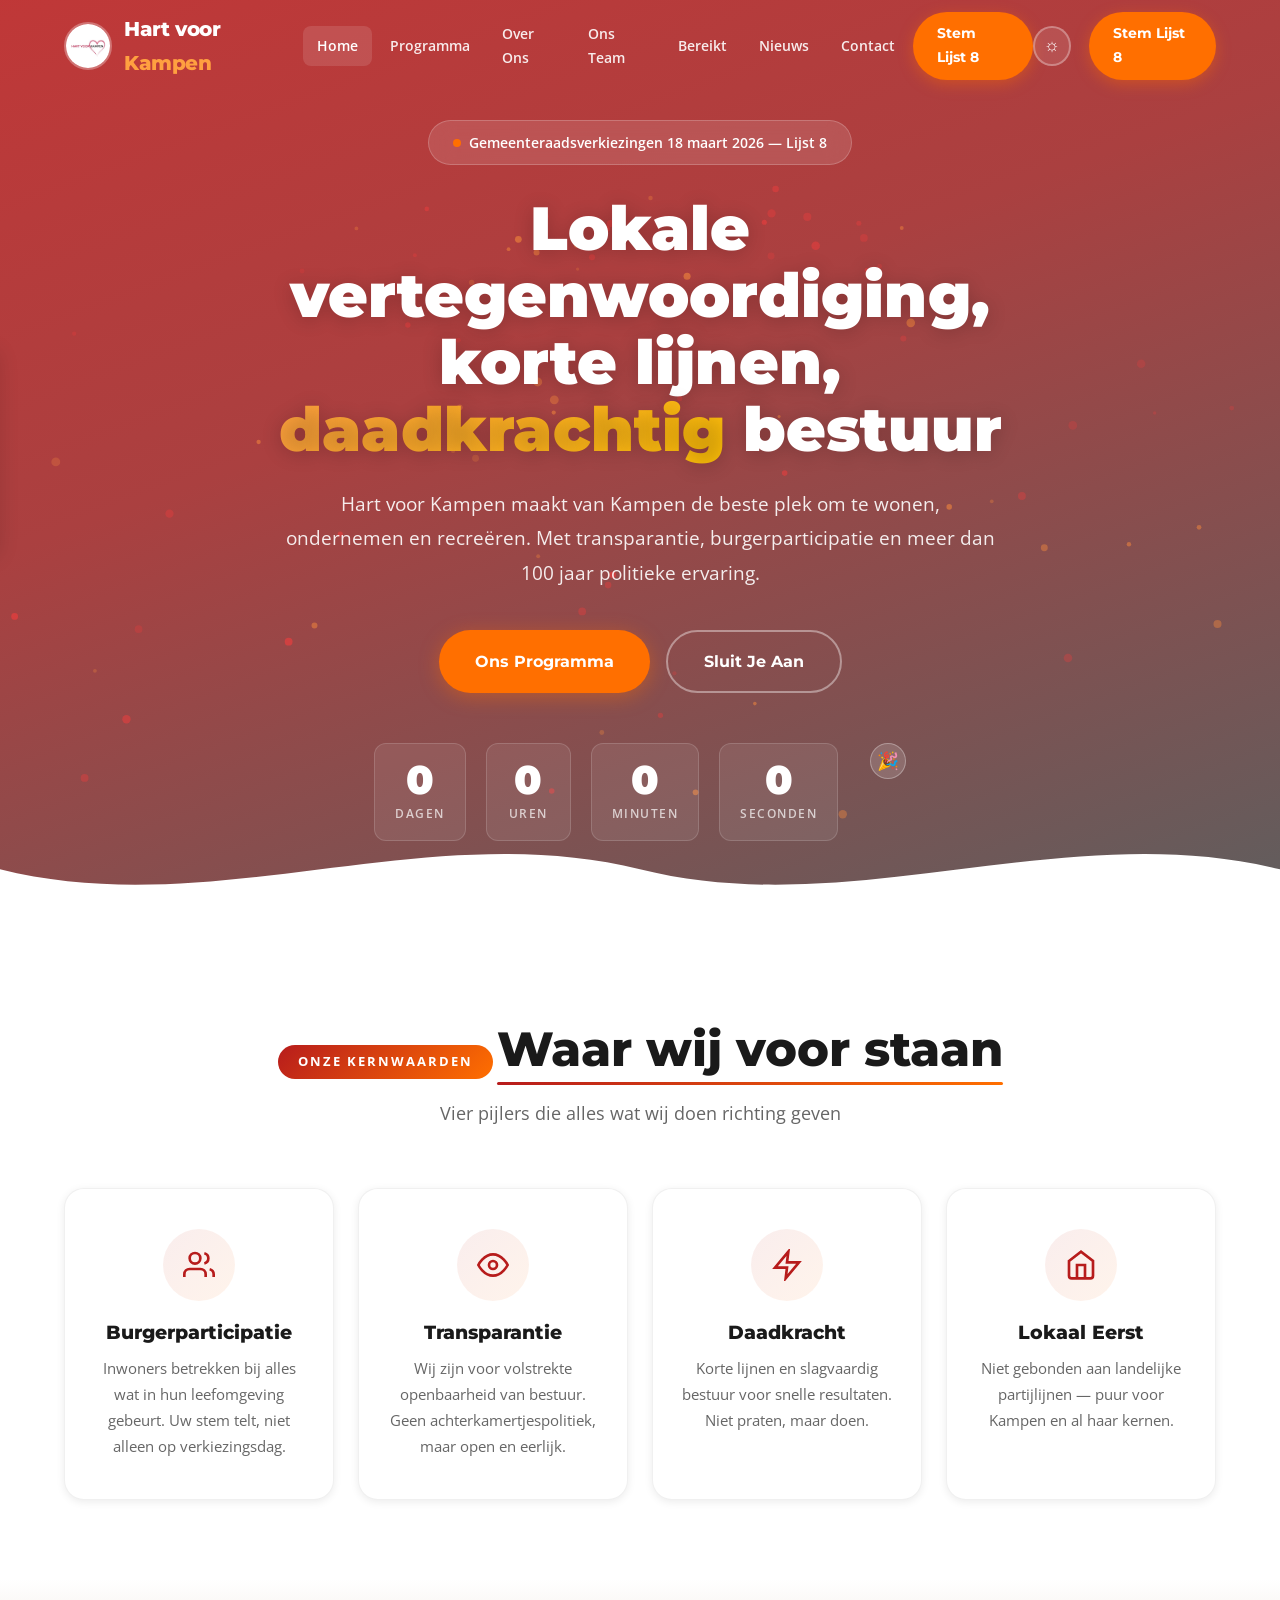
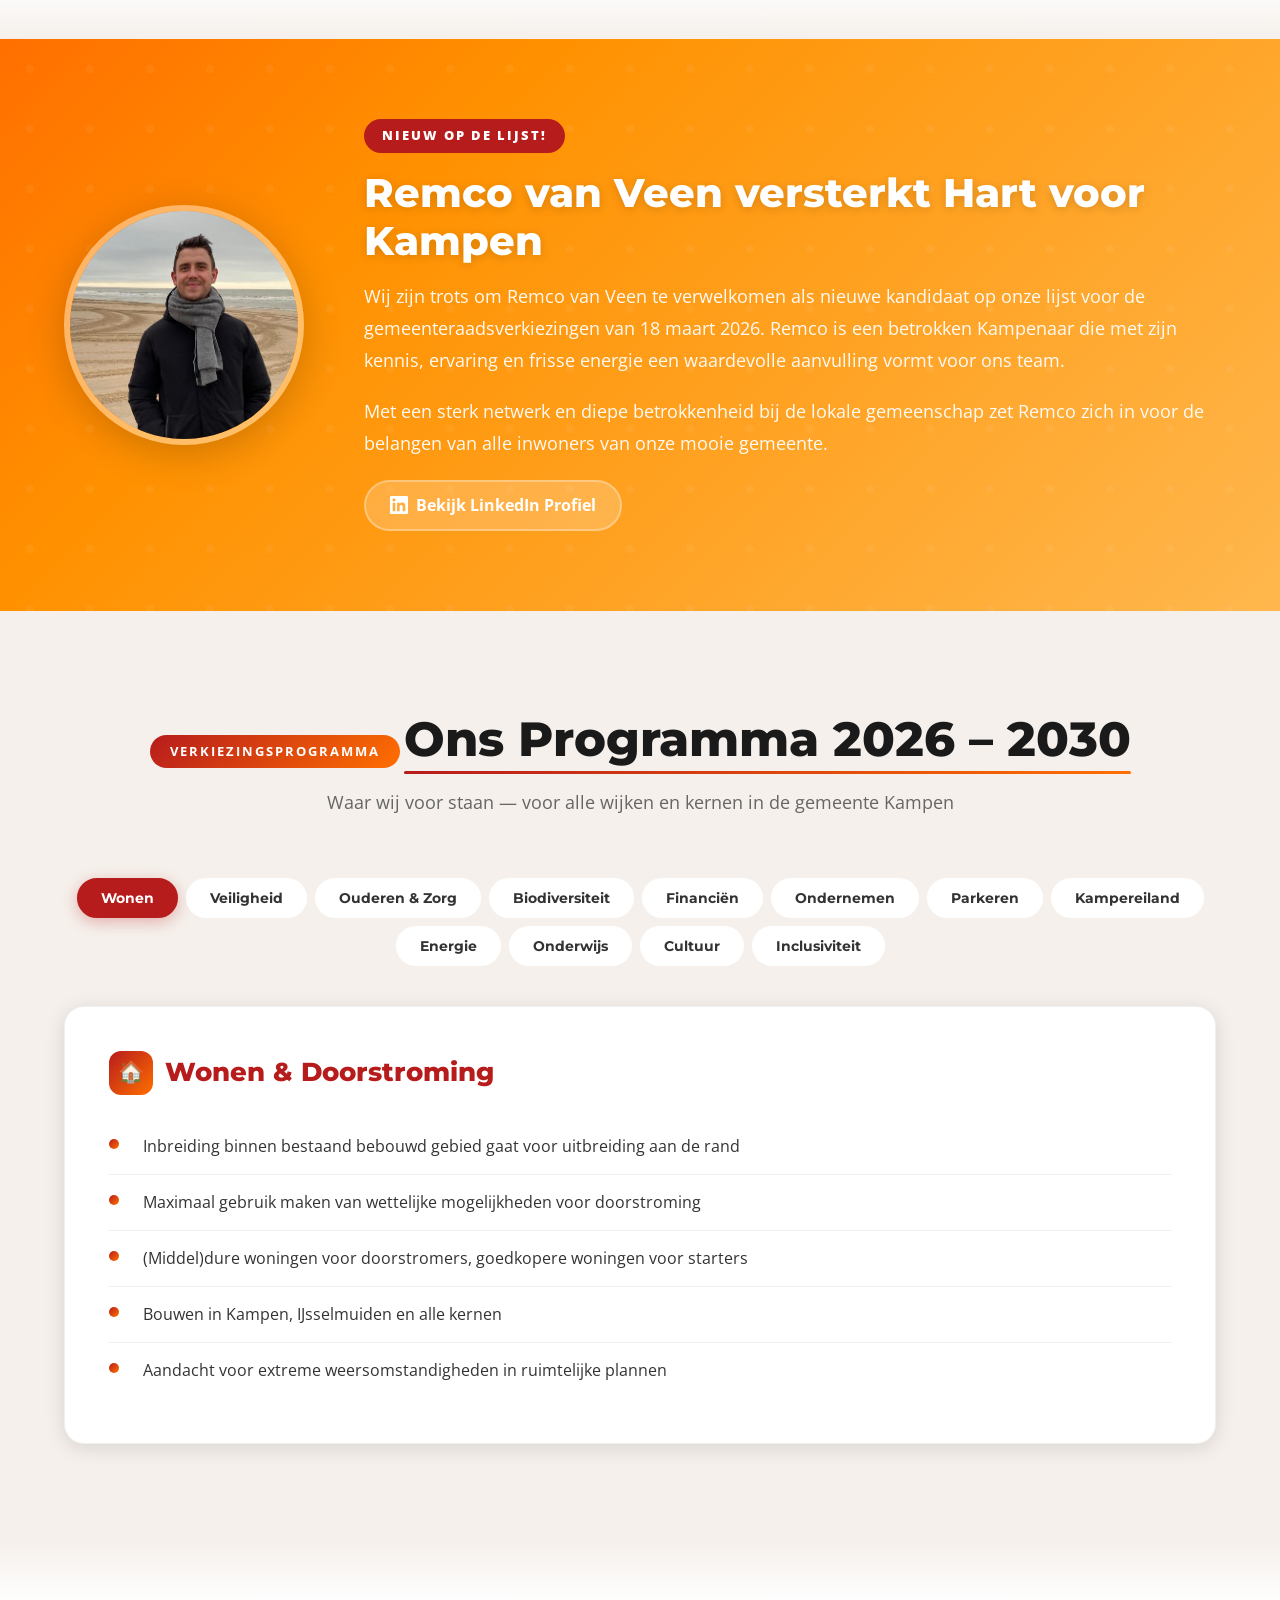
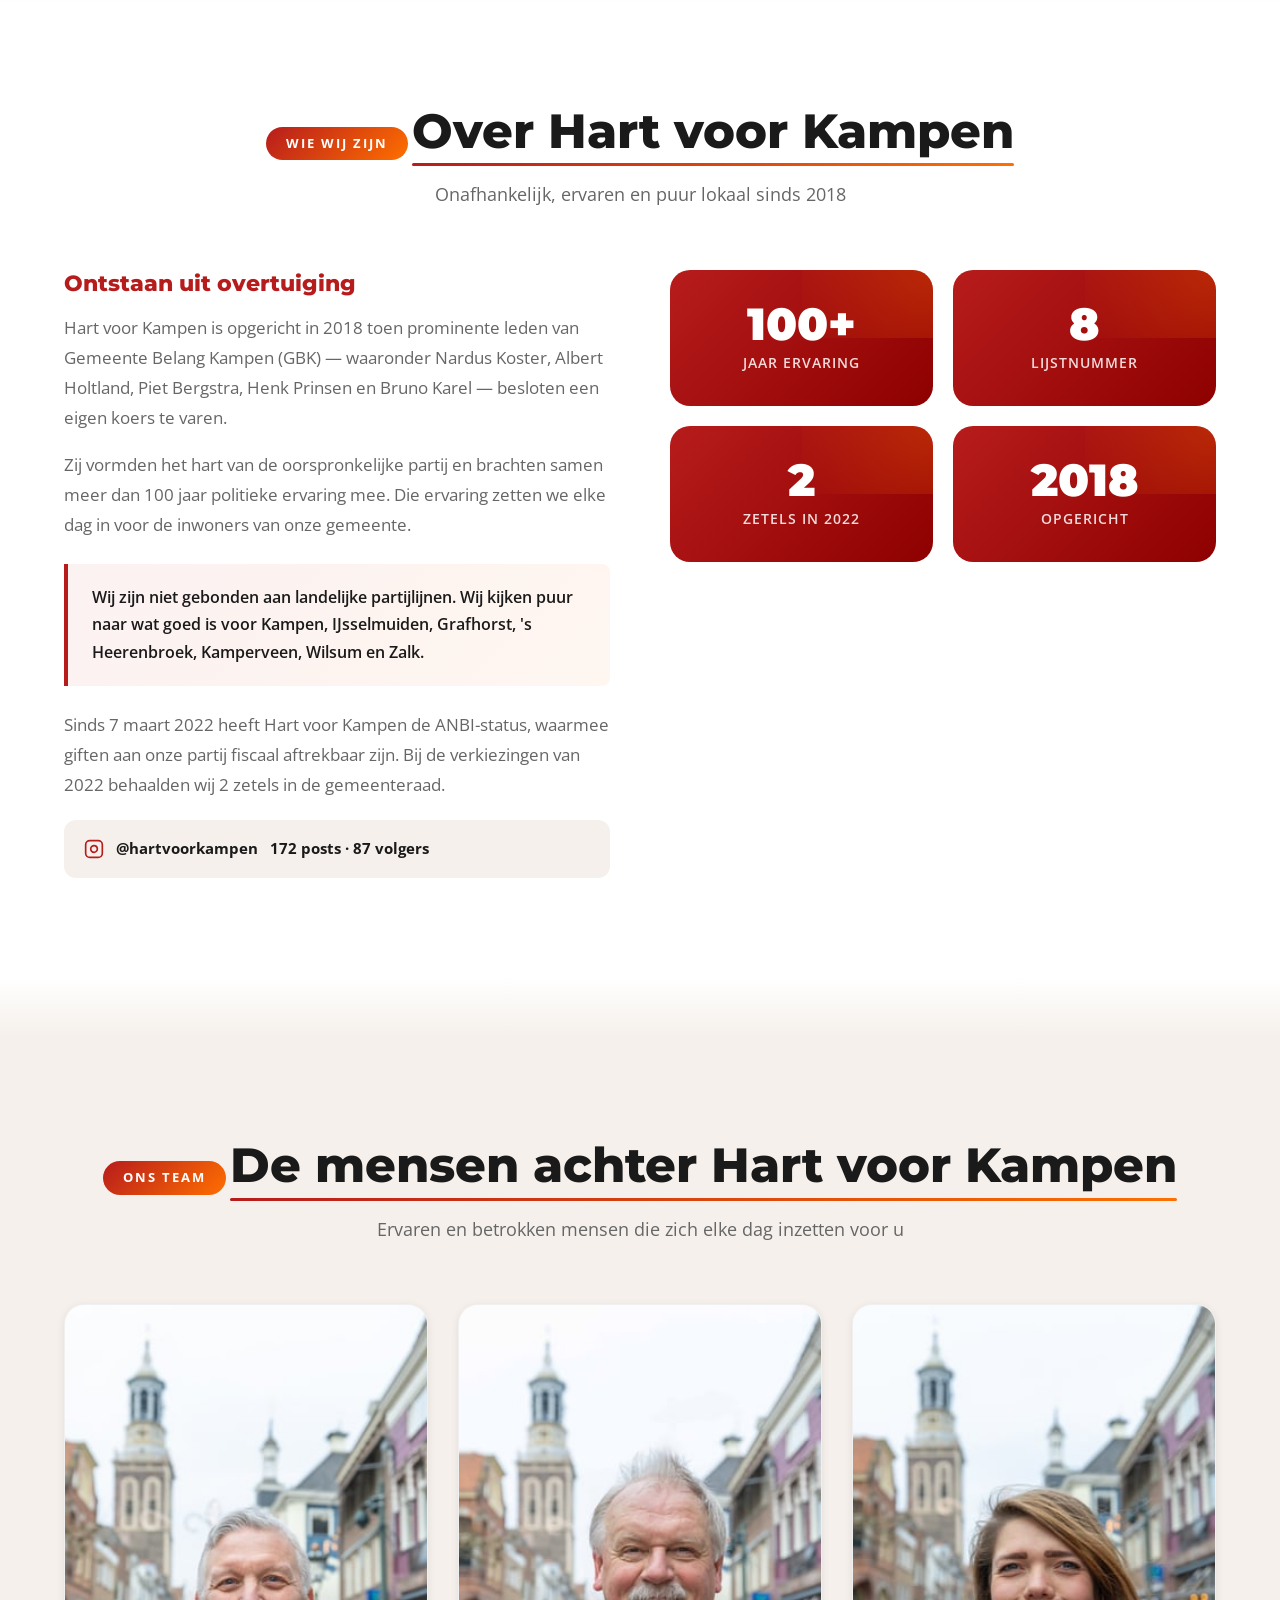
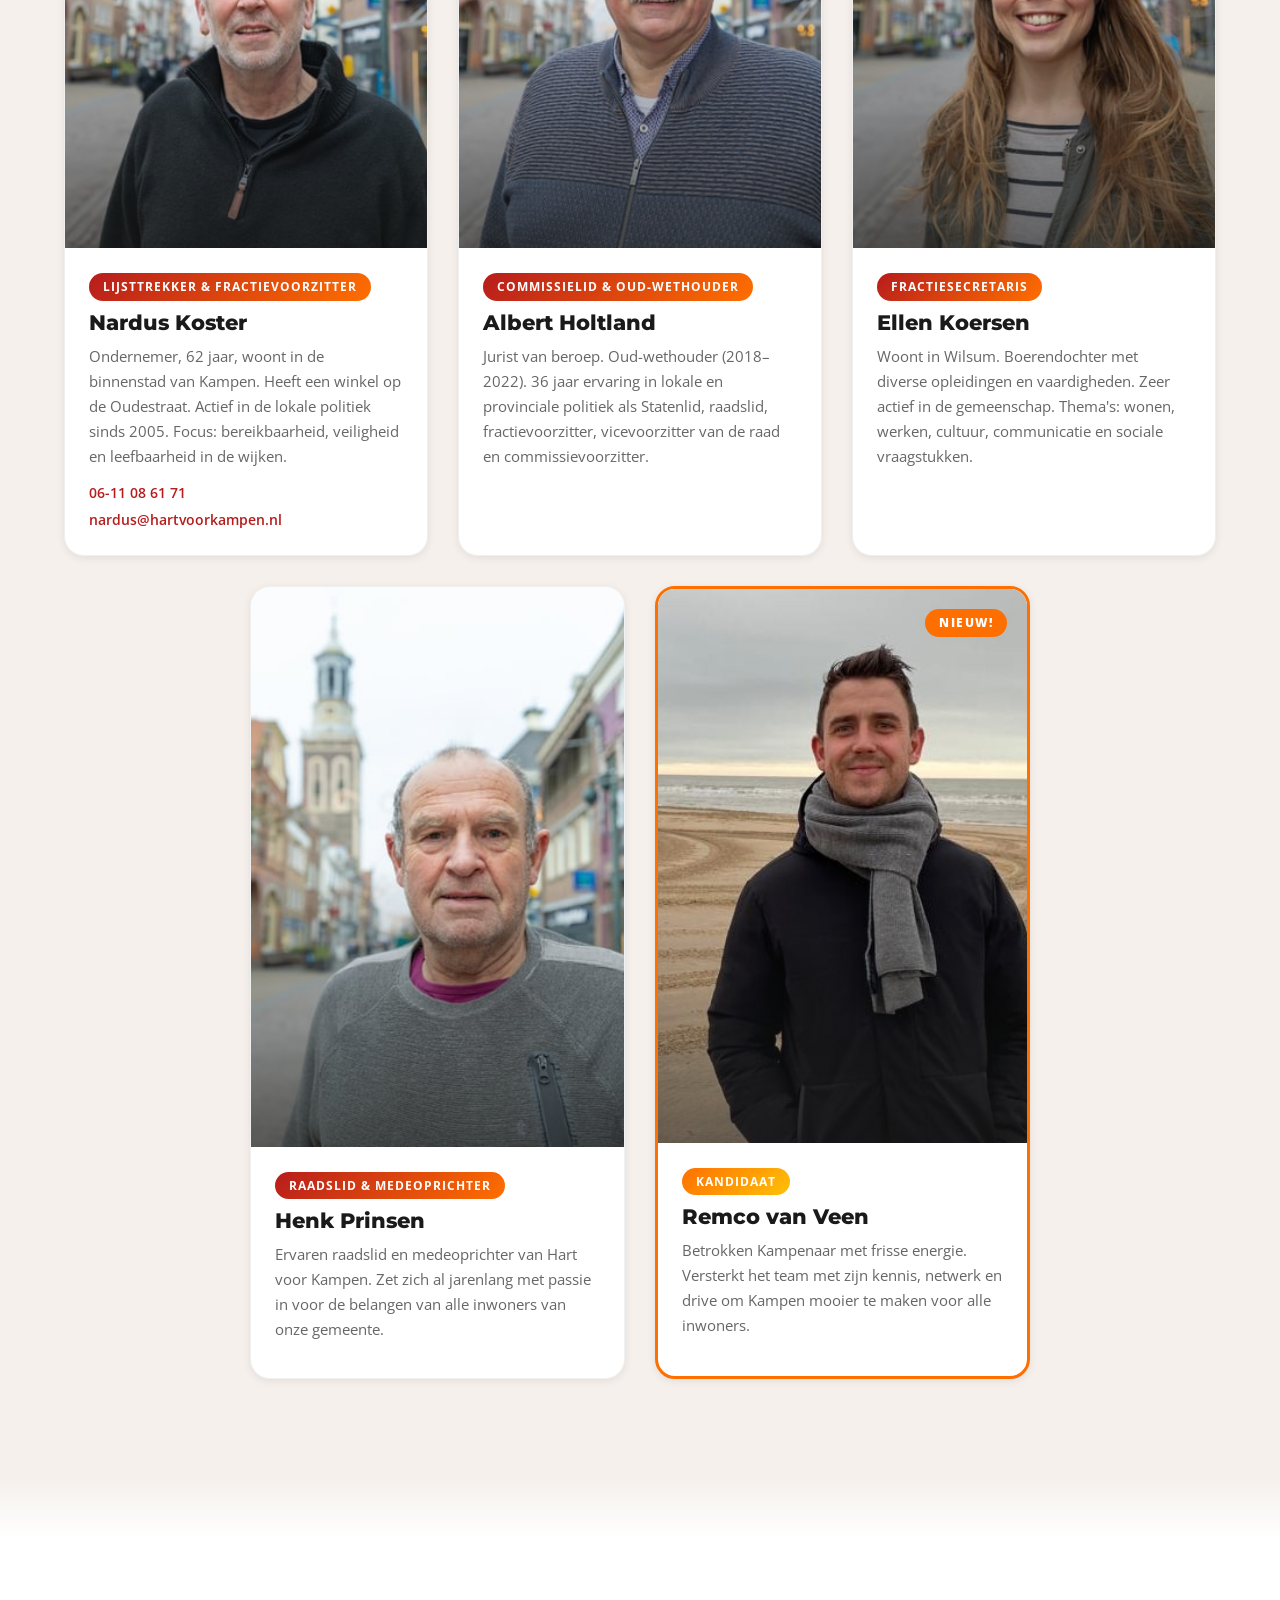
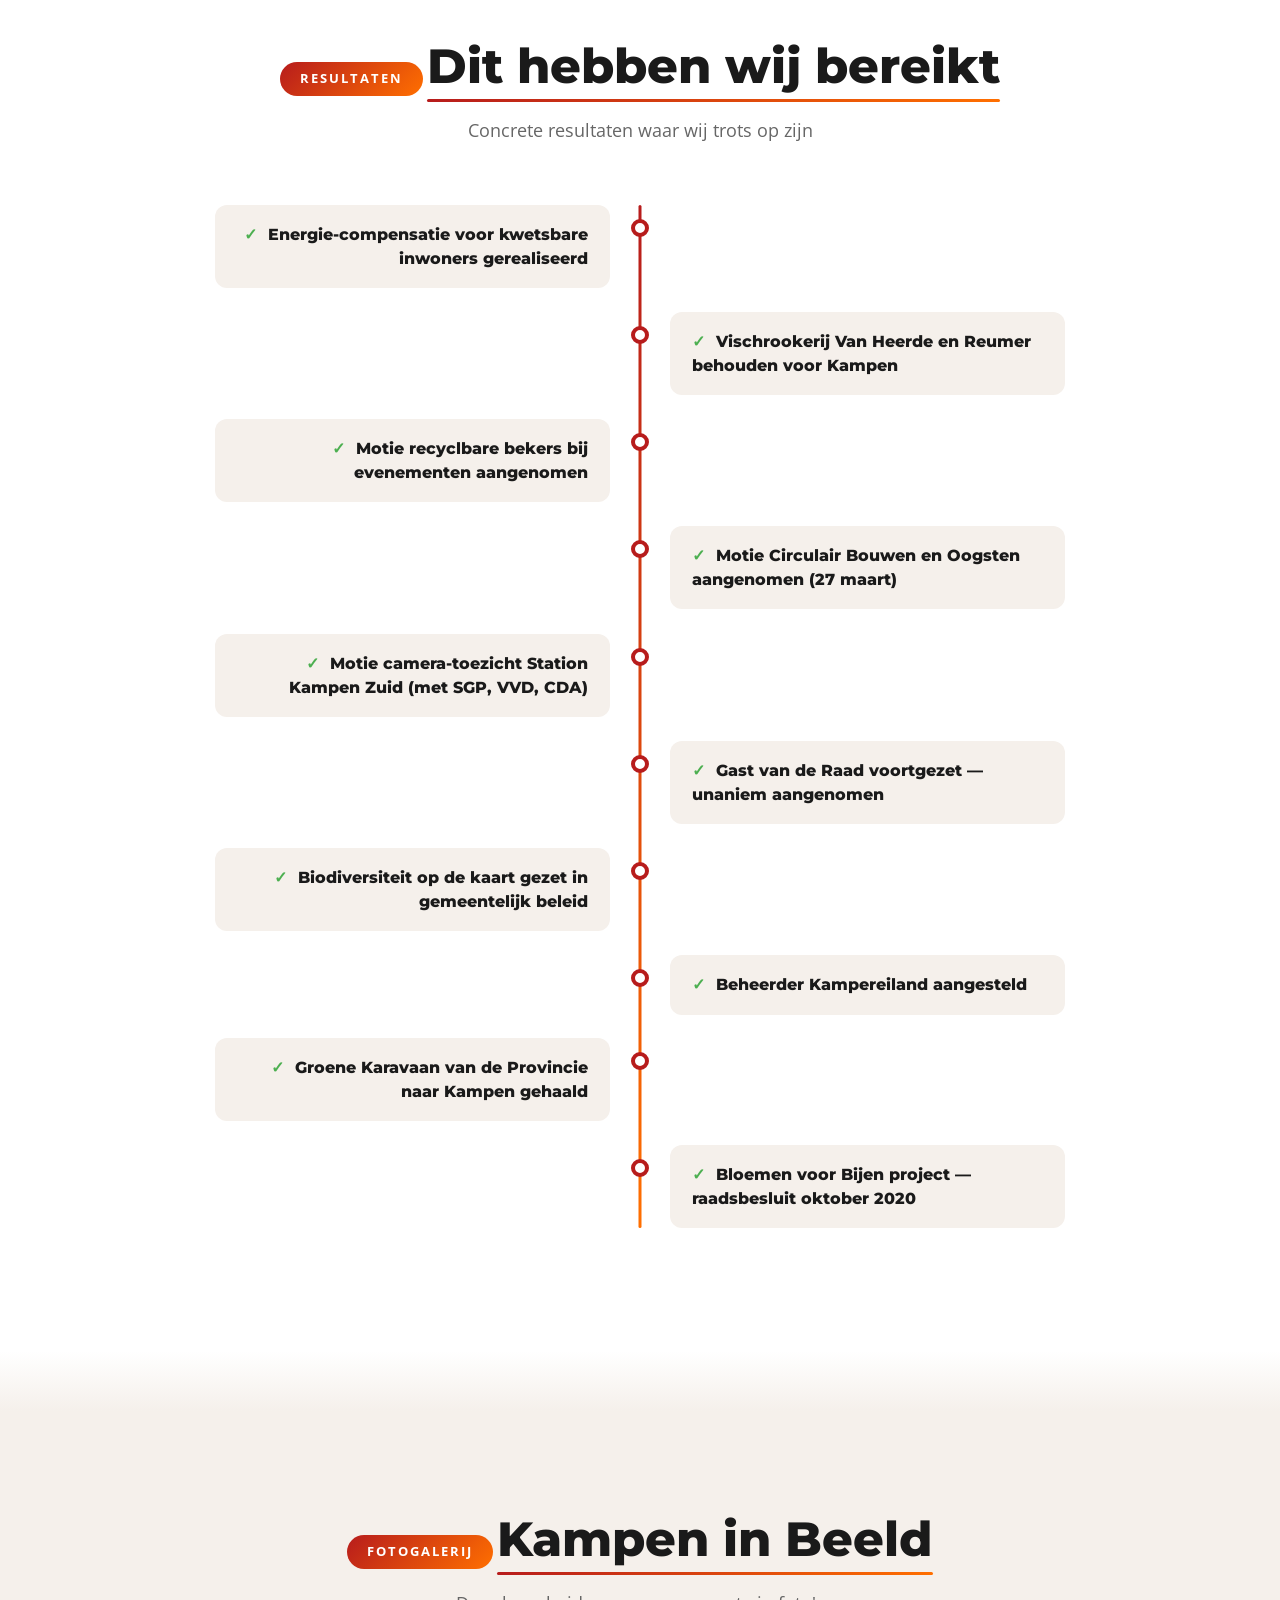
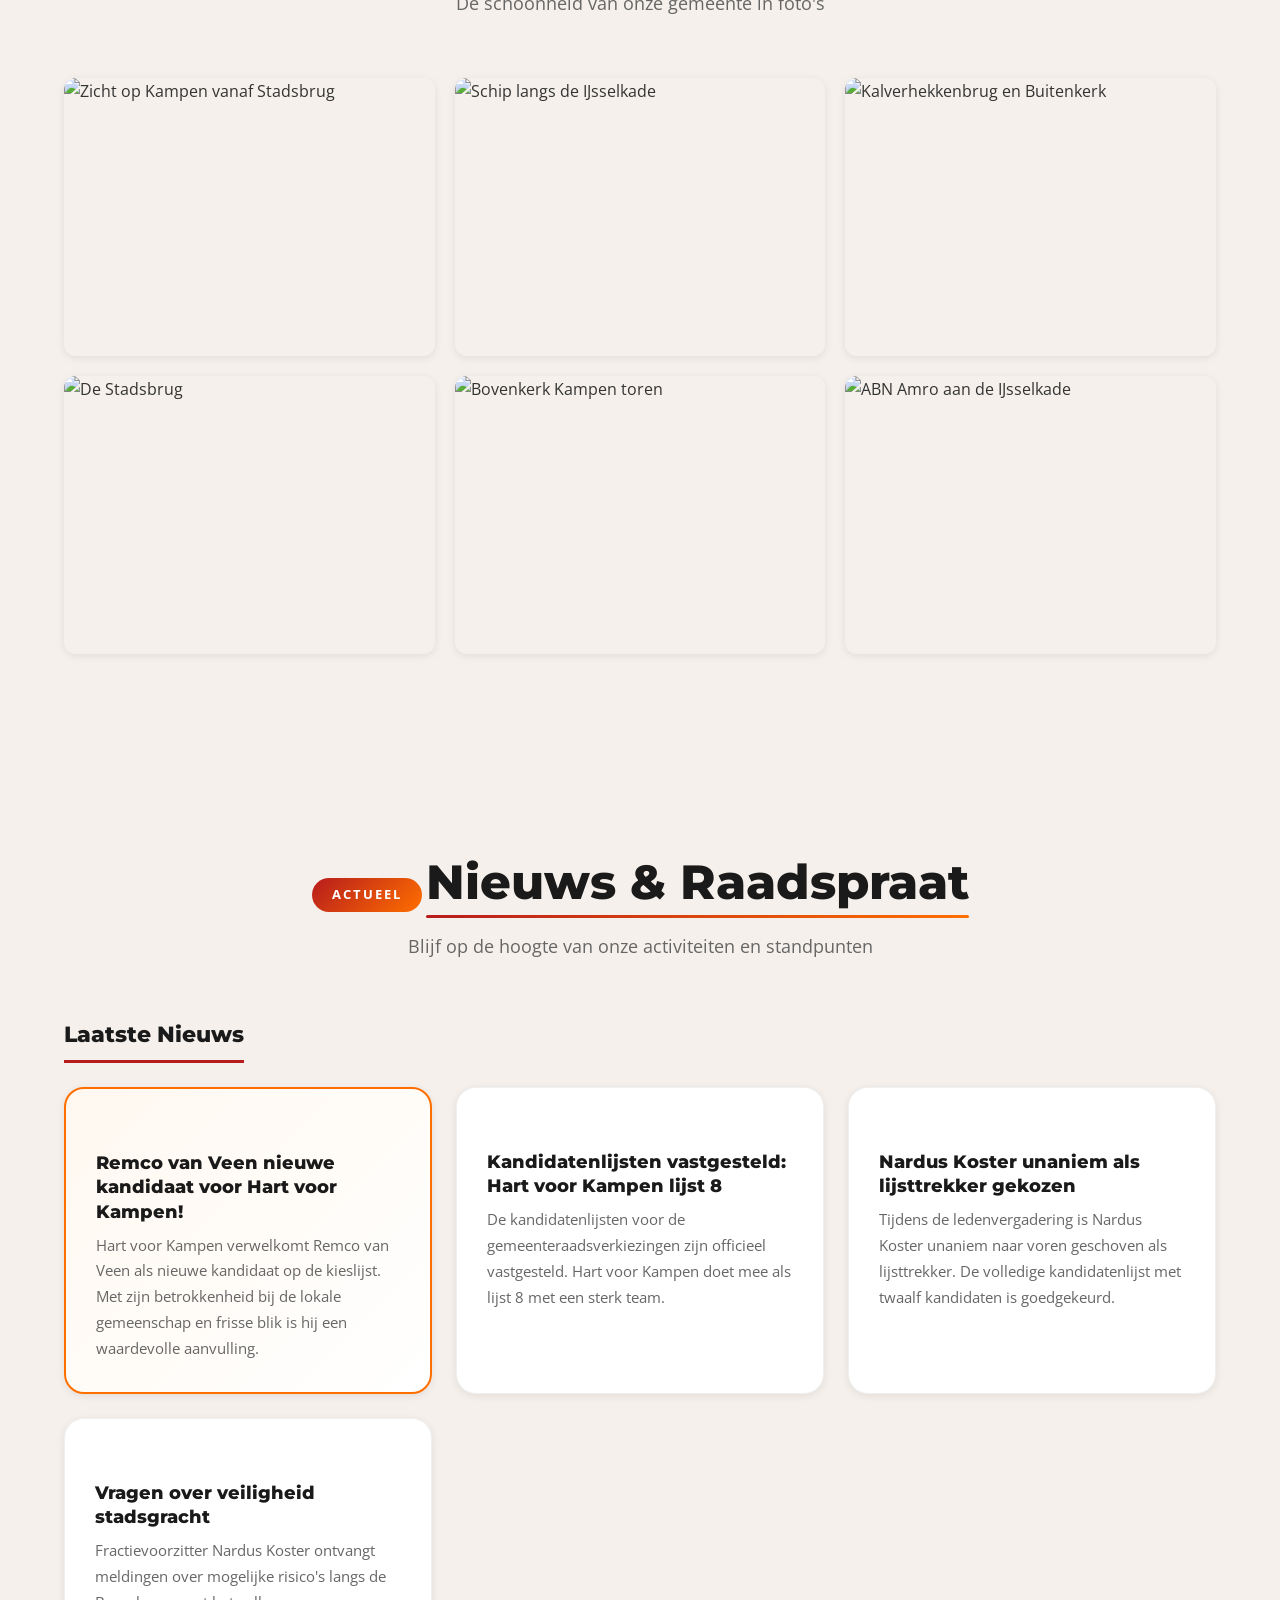
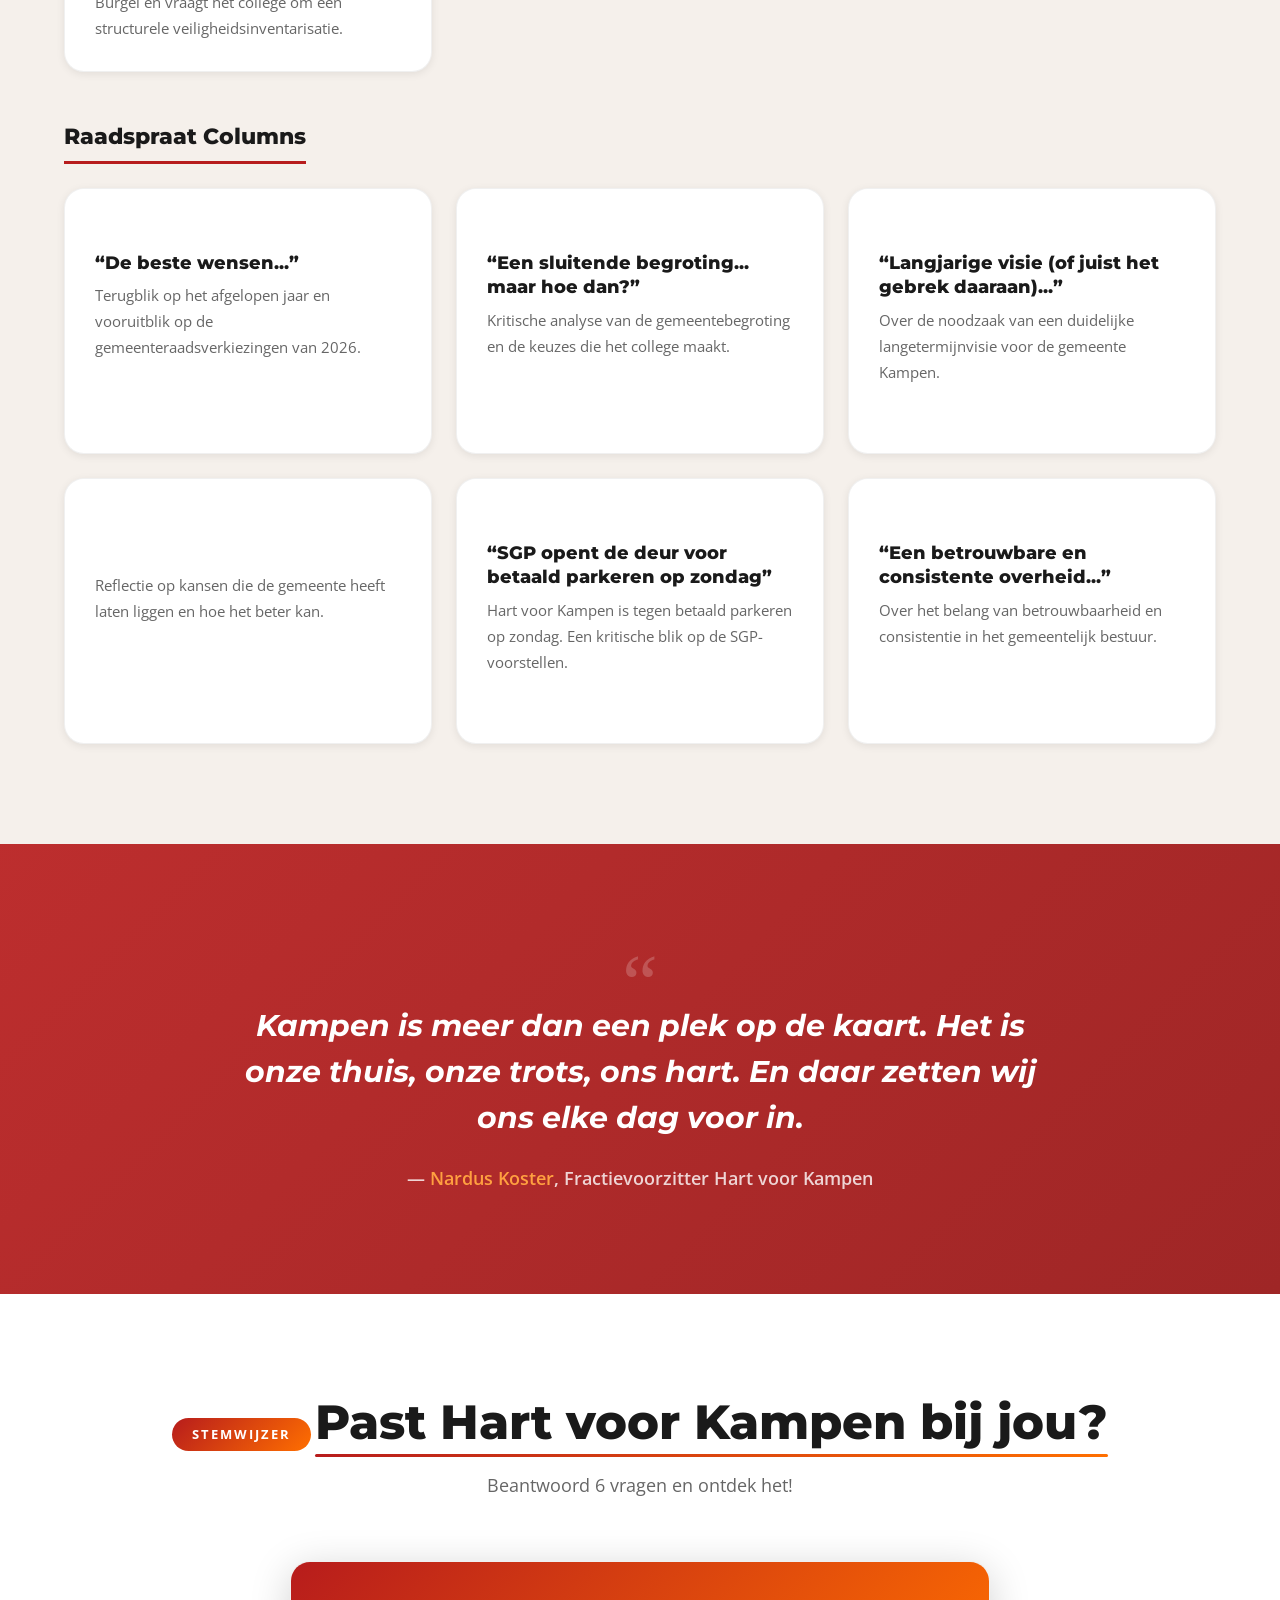
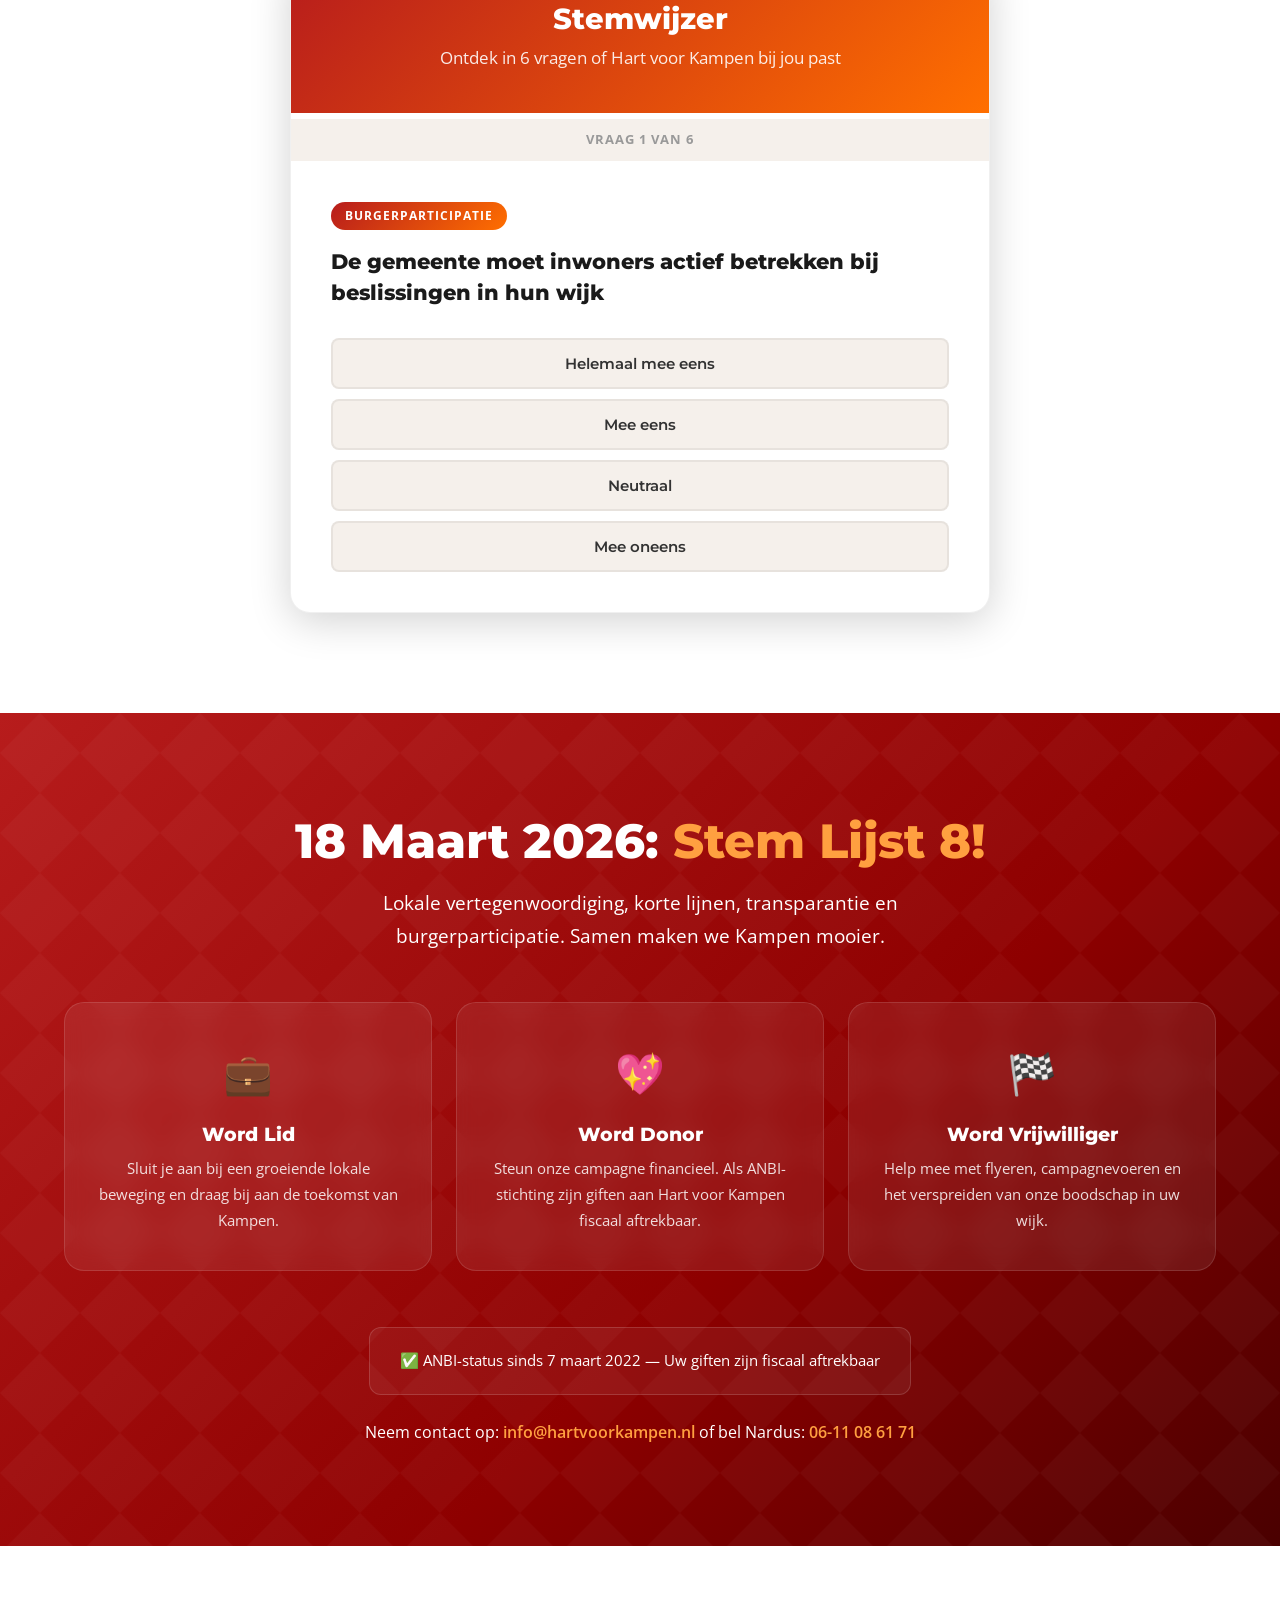
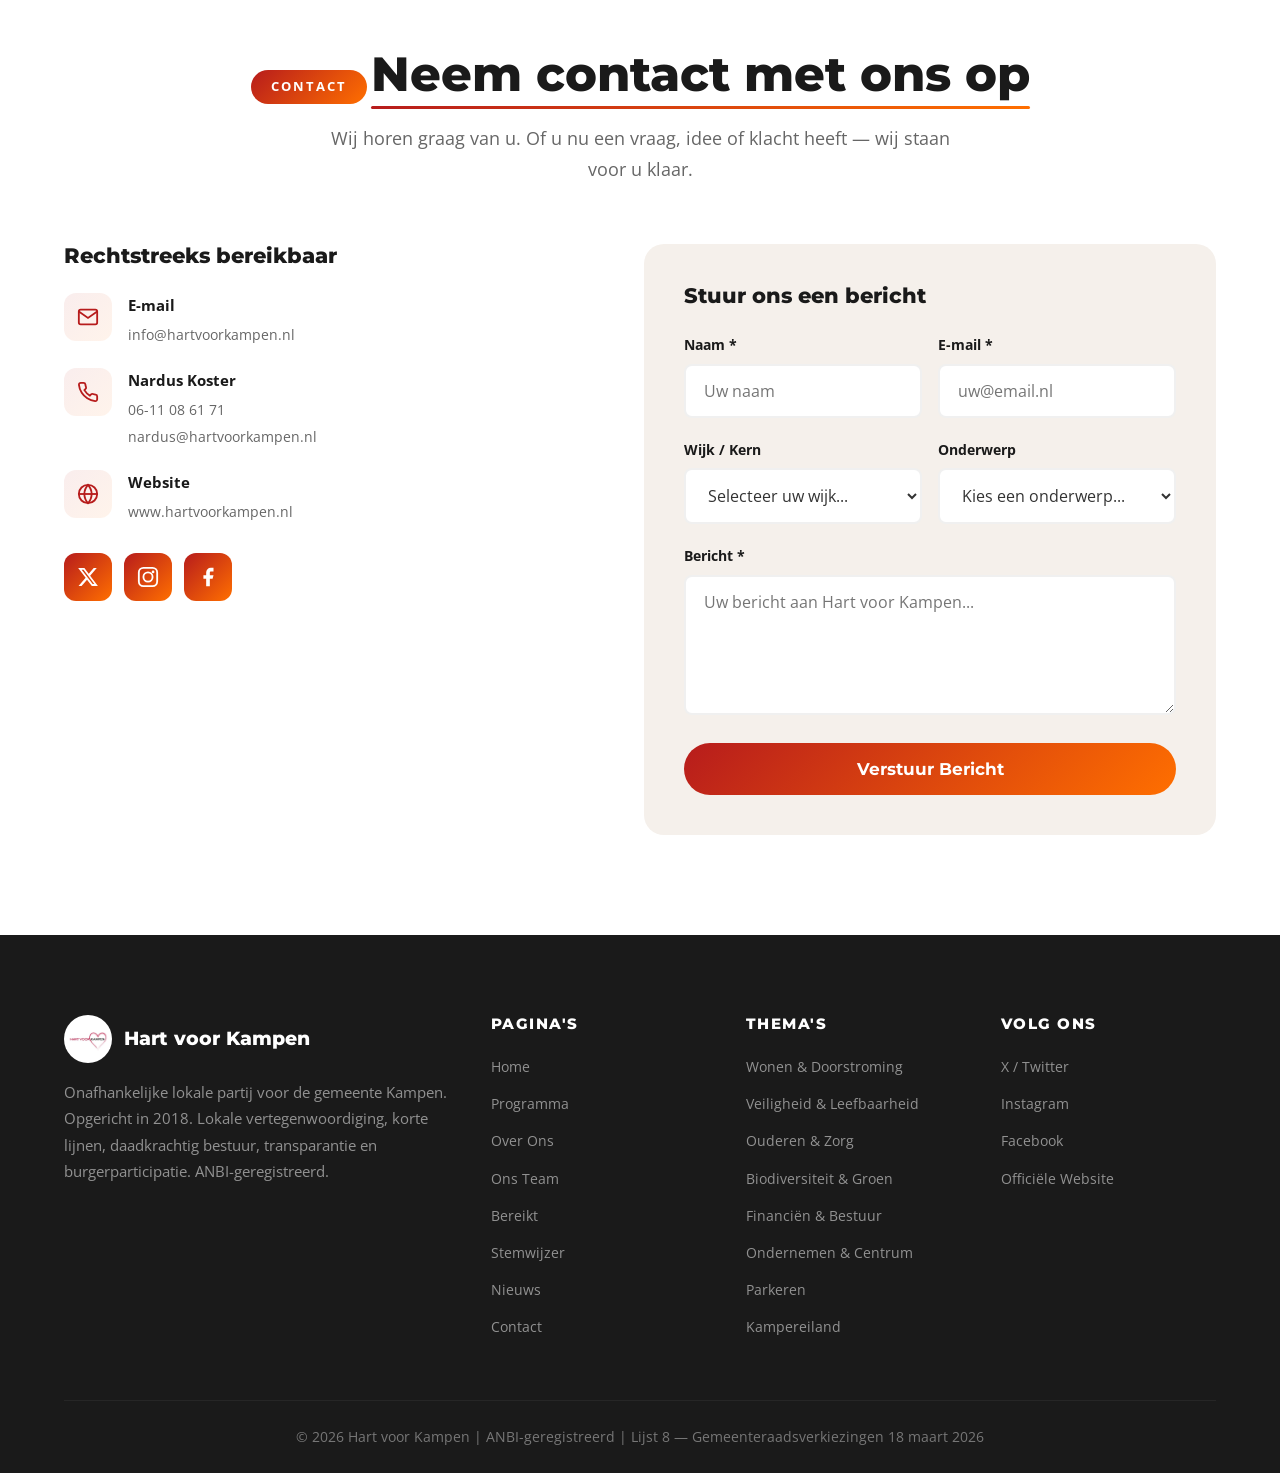
==== commit ee37675c: "Mega-upgrade: stemwijzer, dark mode, 3D tilt, heartbeat logo, confetti, lightbox, social sidebar, pa" ====
--- a/index.html
+++ b/index.html
@@ -17,8 +17,30 @@
 </head>
 <body>
 
+  <!-- Cursor Glow -->
+  <div class="cursor-glow" id="cursorGlow"></div>
+
+  <!-- Confetti Canvas -->
+  <canvas id="confettiCanvas"></canvas>
+
   <!-- Mobile Overlay -->
   <div class="mobile-overlay" id="mobileOverlay"></div>
+
+  <!-- Floating Social Sidebar -->
+  <div class="social-sidebar" id="socialSidebar">
+    <a href="https://x.com/hartvoorkampen" target="_blank" rel="noopener" aria-label="X / Twitter">
+      <svg viewBox="0 0 24 24"><path d="M18.244 2.25h3.308l-7.227 8.26 8.502 11.24H16.17l-5.214-6.817L4.99 21.75H1.68l7.73-8.835L1.254 2.25H8.08l4.713 6.231zm-1.161 17.52h1.833L7.084 4.126H5.117z"/></svg>
+    </a>
+    <a href="https://www.instagram.com/hartvoorkampen/" target="_blank" rel="noopener" aria-label="Instagram">
+      <svg viewBox="0 0 24 24"><rect x="2" y="2" width="20" height="20" rx="5" ry="5" fill="none" stroke="white" stroke-width="2"/><circle cx="12" cy="12" r="5" fill="none" stroke="white" stroke-width="2"/><circle cx="17.5" cy="6.5" r="1.5" fill="white"/></svg>
+    </a>
+    <a href="https://www.facebook.com/hartvoorkampen" target="_blank" rel="noopener" aria-label="Facebook">
+      <svg viewBox="0 0 24 24"><path d="M18 2h-3a5 5 0 0 0-5 5v3H7v4h3v8h4v-8h3l1-4h-4V7a1 1 0 0 1 1-1h3z"/></svg>
+    </a>
+    <a href="https://wa.me/?text=Bekijk%20Hart%20voor%20Kampen%20-%20Lijst%208%20voor%20de%20gemeenteraadsverkiezingen!" target="_blank" rel="noopener" aria-label="WhatsApp">
+      <svg viewBox="0 0 24 24"><path d="M17.472 14.382c-.297-.149-1.758-.867-2.03-.967-.273-.099-.471-.148-.67.15-.197.297-.767.966-.94 1.164-.173.199-.347.223-.644.075-.297-.15-1.255-.463-2.39-1.475-.883-.788-1.48-1.761-1.653-2.059-.173-.297-.018-.458.13-.606.134-.133.298-.347.446-.52.149-.174.198-.298.298-.497.099-.198.05-.371-.025-.52-.075-.149-.669-1.612-.916-2.207-.242-.579-.487-.5-.669-.51-.173-.008-.371-.01-.57-.01-.198 0-.52.074-.792.372-.272.297-1.04 1.016-1.04 2.479 0 1.462 1.065 2.875 1.213 3.074.149.198 2.096 3.2 5.077 4.487.709.306 1.262.489 1.694.625.712.227 1.36.195 1.871.118.571-.085 1.758-.719 2.006-1.413.248-.694.248-1.289.173-1.413-.074-.124-.272-.198-.57-.347m-5.421 7.403h-.004a9.87 9.87 0 01-5.031-1.378l-.361-.214-3.741.982.998-3.648-.235-.374a9.86 9.86 0 01-1.51-5.26c.001-5.45 4.436-9.884 9.888-9.884 2.64 0 5.122 1.03 6.988 2.898a9.825 9.825 0 012.893 6.994c-.003 5.45-4.437 9.884-9.885 9.884m8.413-18.297A11.815 11.815 0 0012.05 0C5.495 0 .16 5.335.157 11.892c0 2.096.547 4.142 1.588 5.945L.057 24l6.305-1.654a11.882 11.882 0 005.683 1.448h.005c6.554 0 11.89-5.335 11.893-11.893a11.821 11.821 0 00-3.48-8.413z"/></svg>
+    </a>
+  </div>
 
   <!-- ============================================================
        1. NAVBAR
@@ -41,7 +63,13 @@
         <li class="nav-cta-mobile"><a href="#doe-mee" class="nav-cta">Stem Lijst 8</a></li>
       </ul>
 
-      <a href="#doe-mee" class="nav-cta nav-cta-desktop">Stem Lijst 8</a>
+      <div class="nav-right-group">
+        <button class="dark-mode-toggle" id="darkModeToggle" aria-label="Donkere modus">
+          <span class="icon-sun">&#9788;</span>
+          <span class="icon-moon">&#9790;</span>
+        </button>
+        <a href="#doe-mee" class="nav-cta nav-cta-desktop">Stem Lijst 8</a>
+      </div>
 
       <button class="hamburger" id="hamburger" aria-label="Open menu">
         <span></span>
@@ -57,7 +85,9 @@
   <section id="home" class="hero">
     <div class="hero-bg"></div>
     <div class="hero-overlay"></div>
-    <div class="hero-particles" id="heroParticles"></div>
+    <div class="hero-particles" id="heroParticles">
+      <canvas id="heroParticleCanvas"></canvas>
+    </div>
 
     <div class="hero-content">
       <div class="hero-badge">
@@ -65,7 +95,7 @@
         Gemeenteraadsverkiezingen 18 maart 2026 &mdash; Lijst 8
       </div>
 
-      <h1>Lokale vertegenwoordiging, korte lijnen, <span class="accent">daadkrachtig</span> bestuur</h1>
+      <h1><span class="hero-line">Lokale vertegenwoordiging,</span> <span class="hero-line">korte lijnen,</span> <span class="hero-line"><span class="accent">daadkrachtig</span> bestuur</span></h1>
 
       <p class="hero-subtitle">Hart voor Kampen maakt van Kampen de beste plek om te wonen, ondernemen en recre&euml;ren. Met transparantie, burgerparticipatie en meer dan 100 jaar politieke ervaring.</p>
 
@@ -91,6 +121,7 @@
           <span class="countdown-number" id="cd-seconds">--</span>
           <span class="countdown-label">Seconden</span>
         </div>
+        <button class="confetti-trigger" id="confettiBtn" title="Feest!">&#127881;</button>
       </div>
     </div>
 
@@ -113,7 +144,8 @@
       </div>
 
       <div class="values-grid">
-        <div class="value-card reveal delay-1">
+        <div class="value-card tilt-card reveal delay-1">
+          <div class="tilt-shine"></div>
           <div class="value-icon">
             <svg viewBox="0 0 24 24"><path d="M17 21v-2a4 4 0 0 0-4-4H5a4 4 0 0 0-4 4v2"/><circle cx="9" cy="7" r="4"/><path d="M23 21v-2a4 4 0 0 0-3-3.87"/><path d="M16 3.13a4 4 0 0 1 0 7.75"/></svg>
           </div>
@@ -121,7 +153,8 @@
           <p>Inwoners betrekken bij alles wat in hun leefomgeving gebeurt. Uw stem telt, niet alleen op verkiezingsdag.</p>
         </div>
 
-        <div class="value-card reveal delay-2">
+        <div class="value-card tilt-card reveal delay-2">
+          <div class="tilt-shine"></div>
           <div class="value-icon">
             <svg viewBox="0 0 24 24"><path d="M1 12s4-8 11-8 11 8 11 8-4 8-11 8-11-8-11-8z"/><circle cx="12" cy="12" r="3"/></svg>
           </div>
@@ -129,7 +162,8 @@
           <p>Wij zijn voor volstrekte openbaarheid van bestuur. Geen achterkamertjespolitiek, maar open en eerlijk.</p>
         </div>
 
-        <div class="value-card reveal delay-3">
+        <div class="value-card tilt-card reveal delay-3">
+          <div class="tilt-shine"></div>
           <div class="value-icon">
             <svg viewBox="0 0 24 24"><polygon points="13 2 3 14 12 14 11 22 21 10 12 10 13 2"/></svg>
           </div>
@@ -137,7 +171,8 @@
           <p>Korte lijnen en slagvaardig bestuur voor snelle resultaten. Niet praten, maar doen.</p>
         </div>
 
-        <div class="value-card reveal delay-4">
+        <div class="value-card tilt-card reveal delay-4">
+          <div class="tilt-shine"></div>
           <div class="value-icon">
             <svg viewBox="0 0 24 24"><path d="M3 9l9-7 9 7v11a2 2 0 0 1-2 2H5a2 2 0 0 1-2-2z"/><polyline points="9 22 9 12 15 12 15 22"/></svg>
           </div>
@@ -147,6 +182,9 @@
       </div>
     </div>
   </section>
+
+  <!-- Section Divider -->
+  <div class="section-divider section-divider--gradient"></div>
 
   <!-- ============================================================
        4. REMCO VAN VEEN ANNOUNCEMENT
@@ -328,6 +366,9 @@
     </div>
   </section>
 
+  <!-- Section Divider -->
+  <div class="section-divider section-divider--gradient-reverse"></div>
+
   <!-- ============================================================
        6. OVER ONS
        ============================================================ -->
@@ -359,26 +400,33 @@
         </div>
 
         <div class="about-stats reveal-right">
-          <div class="stat-card">
-            <div class="stat-number">100+</div>
+          <div class="stat-card tilt-card">
+            <div class="tilt-shine"></div>
+            <div class="stat-number" data-count-to="100" data-count-suffix="+">0</div>
             <div class="stat-label">Jaar ervaring</div>
           </div>
-          <div class="stat-card">
-            <div class="stat-number">8</div>
+          <div class="stat-card tilt-card">
+            <div class="tilt-shine"></div>
+            <div class="stat-number" data-count-to="8">0</div>
             <div class="stat-label">Lijstnummer</div>
           </div>
-          <div class="stat-card">
-            <div class="stat-number">2</div>
+          <div class="stat-card tilt-card">
+            <div class="tilt-shine"></div>
+            <div class="stat-number" data-count-to="2">0</div>
             <div class="stat-label">Zetels in 2022</div>
           </div>
-          <div class="stat-card">
-            <div class="stat-number">2018</div>
+          <div class="stat-card tilt-card">
+            <div class="tilt-shine"></div>
+            <div class="stat-number" data-count-to="2018" data-count-from="2000">2000</div>
             <div class="stat-label">Opgericht</div>
           </div>
         </div>
       </div>
     </div>
   </section>
+
+  <!-- Section Divider -->
+  <div class="section-divider section-divider--gradient"></div>
 
   <!-- ============================================================
        7. ONS TEAM
@@ -393,9 +441,10 @@
 
       <div class="team-grid">
         <!-- Nardus Koster -->
-        <div class="team-card reveal delay-1">
+        <div class="team-card tilt-card reveal delay-1">
+          <div class="tilt-shine"></div>
           <div class="team-photo-wrap">
-            <img src="nardus.jpg" alt="Nardus Koster">
+            <img src="nardus.jpg" alt="Nardus Koster" loading="lazy">
             <div class="team-photo-overlay"></div>
           </div>
           <div class="team-info">
@@ -410,9 +459,10 @@
         </div>
 
         <!-- Albert Holtland -->
-        <div class="team-card reveal delay-2">
+        <div class="team-card tilt-card reveal delay-2">
+          <div class="tilt-shine"></div>
           <div class="team-photo-wrap">
-            <img src="albert.jpg" alt="Albert Holtland">
+            <img src="albert.jpg" alt="Albert Holtland" loading="lazy">
             <div class="team-photo-overlay"></div>
           </div>
           <div class="team-info">
@@ -423,9 +473,10 @@
         </div>
 
         <!-- Ellen Koersen -->
-        <div class="team-card reveal delay-3">
+        <div class="team-card tilt-card reveal delay-3">
+          <div class="tilt-shine"></div>
           <div class="team-photo-wrap">
-            <img src="ellen.jpg" alt="Ellen Koersen">
+            <img src="ellen.jpg" alt="Ellen Koersen" loading="lazy">
             <div class="team-photo-overlay"></div>
           </div>
           <div class="team-info">
@@ -438,9 +489,10 @@
 
       <div class="team-bottom-row">
         <!-- Henk Prinsen -->
-        <div class="team-card reveal delay-4">
+        <div class="team-card tilt-card reveal delay-4">
+          <div class="tilt-shine"></div>
           <div class="team-photo-wrap">
-            <img src="henk.jpg" alt="Henk Prinsen">
+            <img src="henk.jpg" alt="Henk Prinsen" loading="lazy">
             <div class="team-photo-overlay"></div>
           </div>
           <div class="team-info">
@@ -451,10 +503,11 @@
         </div>
 
         <!-- Remco van Veen -->
-        <div class="team-card featured reveal delay-5">
+        <div class="team-card featured tilt-card reveal delay-5">
           <span class="team-badge-new">NIEUW!</span>
+          <div class="tilt-shine"></div>
           <div class="team-photo-wrap">
-            <img src="remco.jpg" alt="Remco van Veen">
+            <img src="remco.jpg" alt="Remco van Veen" loading="lazy">
             <div class="team-photo-overlay"></div>
           </div>
           <div class="team-info">
@@ -466,6 +519,9 @@
       </div>
     </div>
   </section>
+
+  <!-- Section Divider -->
+  <div class="section-divider section-divider--gradient-reverse"></div>
 
   <!-- ============================================================
        8. DIT HEBBEN WIJ BEREIKT
@@ -481,76 +537,137 @@
       <div class="timeline">
         <div class="timeline-item reveal">
           <div class="timeline-dot"></div>
-          <div class="timeline-content">
+          <div class="timeline-content tilt-card">
+            <div class="tilt-shine"></div>
             <h4><span class="check-icon">&#10003;</span> Energie-compensatie voor kwetsbare inwoners gerealiseerd</h4>
           </div>
         </div>
 
         <div class="timeline-item reveal">
           <div class="timeline-dot"></div>
-          <div class="timeline-content">
+          <div class="timeline-content tilt-card">
+            <div class="tilt-shine"></div>
             <h4><span class="check-icon">&#10003;</span> Vischrookerij Van Heerde en Reumer behouden voor Kampen</h4>
           </div>
         </div>
 
         <div class="timeline-item reveal">
           <div class="timeline-dot"></div>
-          <div class="timeline-content">
+          <div class="timeline-content tilt-card">
+            <div class="tilt-shine"></div>
             <h4><span class="check-icon">&#10003;</span> Motie recyclbare bekers bij evenementen aangenomen</h4>
           </div>
         </div>
 
         <div class="timeline-item reveal">
           <div class="timeline-dot"></div>
-          <div class="timeline-content">
+          <div class="timeline-content tilt-card">
+            <div class="tilt-shine"></div>
             <h4><span class="check-icon">&#10003;</span> Motie Circulair Bouwen en Oogsten aangenomen (27 maart)</h4>
           </div>
         </div>
 
         <div class="timeline-item reveal">
           <div class="timeline-dot"></div>
-          <div class="timeline-content">
+          <div class="timeline-content tilt-card">
+            <div class="tilt-shine"></div>
             <h4><span class="check-icon">&#10003;</span> Motie camera-toezicht Station Kampen Zuid (met SGP, VVD, CDA)</h4>
           </div>
         </div>
 
         <div class="timeline-item reveal">
           <div class="timeline-dot"></div>
-          <div class="timeline-content">
+          <div class="timeline-content tilt-card">
+            <div class="tilt-shine"></div>
             <h4><span class="check-icon">&#10003;</span> Gast van de Raad voortgezet &mdash; unaniem aangenomen</h4>
           </div>
         </div>
 
         <div class="timeline-item reveal">
           <div class="timeline-dot"></div>
-          <div class="timeline-content">
+          <div class="timeline-content tilt-card">
+            <div class="tilt-shine"></div>
             <h4><span class="check-icon">&#10003;</span> Biodiversiteit op de kaart gezet in gemeentelijk beleid</h4>
           </div>
         </div>
 
         <div class="timeline-item reveal">
           <div class="timeline-dot"></div>
-          <div class="timeline-content">
+          <div class="timeline-content tilt-card">
+            <div class="tilt-shine"></div>
             <h4><span class="check-icon">&#10003;</span> Beheerder Kampereiland aangesteld</h4>
           </div>
         </div>
 
         <div class="timeline-item reveal">
           <div class="timeline-dot"></div>
-          <div class="timeline-content">
+          <div class="timeline-content tilt-card">
+            <div class="tilt-shine"></div>
             <h4><span class="check-icon">&#10003;</span> Groene Karavaan van de Provincie naar Kampen gehaald</h4>
           </div>
         </div>
 
         <div class="timeline-item reveal">
           <div class="timeline-dot"></div>
-          <div class="timeline-content">
+          <div class="timeline-content tilt-card">
+            <div class="tilt-shine"></div>
             <h4><span class="check-icon">&#10003;</span> Bloemen voor Bijen project &mdash; raadsbesluit oktober 2020</h4>
           </div>
         </div>
       </div>
     </div>
   </section>
+
+  <!-- Section Divider -->
+  <div class="section-divider section-divider--gradient"></div>
+
+  <!-- ============================================================
+       PHOTO GALLERY: KAMPEN IN BEELD
+       ============================================================ -->
+  <section id="gallerij" class="gallery">
+    <div class="container">
+      <div class="section-header reveal">
+        <span class="badge">Fotogalerij</span>
+        <h2>Kampen in Beeld</h2>
+        <p>De schoonheid van onze gemeente in foto's</p>
+      </div>
+
+      <div class="gallery-grid">
+        <div class="gallery-item reveal delay-1" data-full="https://upload.wikimedia.org/wikipedia/commons/thumb/2/27/20151027_Zicht_op_Kampen_vanaf_Stadsbrug.jpg/1200px-20151027_Zicht_op_Kampen_vanaf_Stadsbrug.jpg">
+          <img src="https://upload.wikimedia.org/wikipedia/commons/thumb/2/27/20151027_Zicht_op_Kampen_vanaf_Stadsbrug.jpg/400px-20151027_Zicht_op_Kampen_vanaf_Stadsbrug.jpg" alt="Zicht op Kampen vanaf Stadsbrug" loading="lazy">
+          <div class="gallery-zoom-icon"><svg viewBox="0 0 24 24"><circle cx="11" cy="11" r="8"/><line x1="21" y1="21" x2="16.65" y2="16.65"/><line x1="11" y1="8" x2="11" y2="14"/><line x1="8" y1="11" x2="14" y2="11"/></svg></div>
+        </div>
+        <div class="gallery-item reveal delay-2" data-full="https://upload.wikimedia.org/wikipedia/commons/thumb/3/3c/Kampen%2C_schip_langs_de_IJsselkade_foto5_2016-02-17_10.50.jpg/1200px-Kampen%2C_schip_langs_de_IJsselkade_foto5_2016-02-17_10.50.jpg">
+          <img src="https://upload.wikimedia.org/wikipedia/commons/thumb/3/3c/Kampen%2C_schip_langs_de_IJsselkade_foto5_2016-02-17_10.50.jpg/400px-Kampen%2C_schip_langs_de_IJsselkade_foto5_2016-02-17_10.50.jpg" alt="Schip langs de IJsselkade" loading="lazy">
+          <div class="gallery-zoom-icon"><svg viewBox="0 0 24 24"><circle cx="11" cy="11" r="8"/><line x1="21" y1="21" x2="16.65" y2="16.65"/><line x1="11" y1="8" x2="11" y2="14"/><line x1="8" y1="11" x2="14" y2="11"/></svg></div>
+        </div>
+        <div class="gallery-item reveal delay-3" data-full="https://upload.wikimedia.org/wikipedia/commons/thumb/e/e3/Kampen%2C_de_Kalverhekkenbrug_en_de_Buitenkerk_foto2_2016-02-17_13.13.jpg/1200px-Kampen%2C_de_Kalverhekkenbrug_en_de_Buitenkerk_foto2_2016-02-17_13.13.jpg">
+          <img src="https://upload.wikimedia.org/wikipedia/commons/thumb/e/e3/Kampen%2C_de_Kalverhekkenbrug_en_de_Buitenkerk_foto2_2016-02-17_13.13.jpg/400px-Kampen%2C_de_Kalverhekkenbrug_en_de_Buitenkerk_foto2_2016-02-17_13.13.jpg" alt="Kalverhekkenbrug en Buitenkerk" loading="lazy">
+          <div class="gallery-zoom-icon"><svg viewBox="0 0 24 24"><circle cx="11" cy="11" r="8"/><line x1="21" y1="21" x2="16.65" y2="16.65"/><line x1="11" y1="8" x2="11" y2="14"/><line x1="8" y1="11" x2="14" y2="11"/></svg></div>
+        </div>
+        <div class="gallery-item reveal delay-1" data-full="https://upload.wikimedia.org/wikipedia/commons/thumb/0/06/Kampen%2C_de_Stadsbrug_foto10_2016-02-17_10.35.jpg/1200px-Kampen%2C_de_Stadsbrug_foto10_2016-02-17_10.35.jpg">
+          <img src="https://upload.wikimedia.org/wikipedia/commons/thumb/0/06/Kampen%2C_de_Stadsbrug_foto10_2016-02-17_10.35.jpg/400px-Kampen%2C_de_Stadsbrug_foto10_2016-02-17_10.35.jpg" alt="De Stadsbrug" loading="lazy">
+          <div class="gallery-zoom-icon"><svg viewBox="0 0 24 24"><circle cx="11" cy="11" r="8"/><line x1="21" y1="21" x2="16.65" y2="16.65"/><line x1="11" y1="8" x2="11" y2="14"/><line x1="8" y1="11" x2="14" y2="11"/></svg></div>
+        </div>
+        <div class="gallery-item reveal delay-2" data-full="https://upload.wikimedia.org/wikipedia/commons/6/62/Bovenkerk_Kampen_toren.jpg">
+          <img src="https://upload.wikimedia.org/wikipedia/commons/6/62/Bovenkerk_Kampen_toren.jpg" alt="Bovenkerk Kampen toren" loading="lazy">
+          <div class="gallery-zoom-icon"><svg viewBox="0 0 24 24"><circle cx="11" cy="11" r="8"/><line x1="21" y1="21" x2="16.65" y2="16.65"/><line x1="11" y1="8" x2="11" y2="14"/><line x1="8" y1="11" x2="14" y2="11"/></svg></div>
+        </div>
+        <div class="gallery-item reveal delay-3" data-full="https://upload.wikimedia.org/wikipedia/commons/thumb/7/79/Kampen%2C_kantoorgebouw_ABN_Amrobank_aan_de_IJsselkade_foto7_2016-02-17_10.57.jpg/1200px-Kampen%2C_kantoorgebouw_ABN_Amrobank_aan_de_IJsselkade_foto7_2016-02-17_10.57.jpg">
+          <img src="https://upload.wikimedia.org/wikipedia/commons/thumb/7/79/Kampen%2C_kantoorgebouw_ABN_Amrobank_aan_de_IJsselkade_foto7_2016-02-17_10.57.jpg/400px-Kampen%2C_kantoorgebouw_ABN_Amrobank_aan_de_IJsselkade_foto7_2016-02-17_10.57.jpg" alt="ABN Amro aan de IJsselkade" loading="lazy">
+          <div class="gallery-zoom-icon"><svg viewBox="0 0 24 24"><circle cx="11" cy="11" r="8"/><line x1="21" y1="21" x2="16.65" y2="16.65"/><line x1="11" y1="8" x2="11" y2="14"/><line x1="8" y1="11" x2="14" y2="11"/></svg></div>
+        </div>
+      </div>
+    </div>
+  </section>
+
+  <!-- Lightbox -->
+  <div class="lightbox" id="lightbox">
+    <button class="lightbox-close" id="lightboxClose">&times;</button>
+    <button class="lightbox-nav lightbox-prev" id="lightboxPrev">&#10094;</button>
+    <button class="lightbox-nav lightbox-next" id="lightboxNext">&#10095;</button>
+    <img src="" alt="Lightbox afbeelding" id="lightboxImg">
+  </div>
 
   <!-- ============================================================
        9. NIEUWS / RAADSPRAAT
@@ -567,26 +684,30 @@
       <div class="news-subsection reveal">
         <h3 class="news-section-title">Laatste Nieuws</h3>
         <div class="news-grid">
-          <div class="news-card featured-news">
+          <div class="news-card featured-news tilt-card">
+            <div class="tilt-shine"></div>
             <span class="news-featured-badge">Uitgelicht</span>
             <div class="news-date">21 februari 2026</div>
             <h3>Remco van Veen nieuwe kandidaat voor Hart voor Kampen!</h3>
             <p>Hart voor Kampen verwelkomt Remco van Veen als nieuwe kandidaat op de kieslijst. Met zijn betrokkenheid bij de lokale gemeenschap en frisse blik is hij een waardevolle aanvulling.</p>
           </div>
 
-          <div class="news-card">
+          <div class="news-card tilt-card">
+            <div class="tilt-shine"></div>
             <div class="news-date">6 februari 2026</div>
             <h3>Kandidatenlijsten vastgesteld: Hart voor Kampen lijst 8</h3>
             <p>De kandidatenlijsten voor de gemeenteraadsverkiezingen zijn officieel vastgesteld. Hart voor Kampen doet mee als lijst 8 met een sterk team.</p>
           </div>
 
-          <div class="news-card">
+          <div class="news-card tilt-card">
+            <div class="tilt-shine"></div>
             <div class="news-date">8 december 2025</div>
             <h3>Nardus Koster unaniem als lijsttrekker gekozen</h3>
             <p>Tijdens de ledenvergadering is Nardus Koster unaniem naar voren geschoven als lijsttrekker. De volledige kandidatenlijst met twaalf kandidaten is goedgekeurd.</p>
           </div>
 
-          <div class="news-card">
+          <div class="news-card tilt-card">
+            <div class="tilt-shine"></div>
             <div class="news-date">November 2025</div>
             <h3>Vragen over veiligheid stadsgracht</h3>
             <p>Fractievoorzitter Nardus Koster ontvangt meldingen over mogelijke risico's langs de Burgel en vraagt het college om een structurele veiligheidsinventarisatie.</p>
@@ -598,7 +719,8 @@
       <div class="news-subsection reveal">
         <h3 class="news-section-title">Raadspraat Columns</h3>
         <div class="news-grid">
-          <div class="news-card">
+          <div class="news-card tilt-card">
+            <div class="tilt-shine"></div>
             <div class="news-date">6 januari 2026</div>
             <h3>&ldquo;De beste wensen...&rdquo;</h3>
             <p>Terugblik op het afgelopen jaar en vooruitblik op de gemeenteraadsverkiezingen van 2026.</p>
@@ -607,7 +729,8 @@
             </div>
           </div>
 
-          <div class="news-card">
+          <div class="news-card tilt-card">
+            <div class="tilt-shine"></div>
             <div class="news-date">28 oktober 2025</div>
             <h3>&ldquo;Een sluitende begroting... maar hoe dan?&rdquo;</h3>
             <p>Kritische analyse van de gemeentebegroting en de keuzes die het college maakt.</p>
@@ -616,7 +739,8 @@
             </div>
           </div>
 
-          <div class="news-card">
+          <div class="news-card tilt-card">
+            <div class="tilt-shine"></div>
             <div class="news-date">20 augustus 2025</div>
             <h3>&ldquo;Langjarige visie (of juist het gebrek daaraan)...&rdquo;</h3>
             <p>Over de noodzaak van een duidelijke langetermijnvisie voor de gemeente Kampen.</p>
@@ -625,7 +749,8 @@
             </div>
           </div>
 
-          <div class="news-card">
+          <div class="news-card tilt-card">
+            <div class="tilt-shine"></div>
             <div class="news-date">10 juni 2025</div>
             <h3>&ldquo;Gemiste kans...&rdquo;</h3>
             <p>Reflectie op kansen die de gemeente heeft laten liggen en hoe het beter kan.</p>
@@ -634,7 +759,8 @@
             </div>
           </div>
 
-          <div class="news-card">
+          <div class="news-card tilt-card">
+            <div class="tilt-shine"></div>
             <div class="news-date">2 april 2025</div>
             <h3>&ldquo;SGP opent de deur voor betaald parkeren op zondag&rdquo;</h3>
             <p>Hart voor Kampen is tegen betaald parkeren op zondag. Een kritische blik op de SGP-voorstellen.</p>
@@ -643,7 +769,8 @@
             </div>
           </div>
 
-          <div class="news-card">
+          <div class="news-card tilt-card">
+            <div class="tilt-shine"></div>
             <div class="news-date">21 januari 2025</div>
             <h3>&ldquo;Een betrouwbare en consistente overheid...&rdquo;</h3>
             <p>Over het belang van betrouwbaarheid en consistentie in het gemeentelijk bestuur.</p>
@@ -660,7 +787,7 @@
        10. QUOTE SECTION (Parallax)
        ============================================================ -->
   <section class="quote-section">
-    <div class="quote-bg"></div>
+    <div class="quote-bg" data-parallax></div>
     <div class="quote-overlay"></div>
     <div class="quote-content reveal-scale">
       <div class="quote-mark">&ldquo;</div>
@@ -672,6 +799,130 @@
   </section>
 
   <!-- ============================================================
+       STEMWIJZER MINI-QUIZ
+       ============================================================ -->
+  <section id="stemwijzer" class="stemwijzer">
+    <div class="container">
+      <div class="section-header reveal">
+        <span class="badge">Stemwijzer</span>
+        <h2>Past Hart voor Kampen bij jou?</h2>
+        <p>Beantwoord 6 vragen en ontdek het!</p>
+      </div>
+
+      <div class="stemwijzer-inner reveal" id="stemwijzerQuiz">
+        <div class="stemwijzer-header">
+          <h3>Stemwijzer</h3>
+          <p>Ontdek in 6 vragen of Hart voor Kampen bij jou past</p>
+        </div>
+
+        <div class="stemwijzer-progress">
+          <div class="stemwijzer-progress-bar" id="quizProgressBar" style="width: 0%"></div>
+        </div>
+        <div class="stemwijzer-progress-text" id="quizProgressText">Vraag 1 van 6</div>
+
+        <div class="stemwijzer-body" id="quizBody">
+          <!-- Question 1 -->
+          <div class="stemwijzer-question active" data-question="0">
+            <span class="stemwijzer-question-category">Burgerparticipatie</span>
+            <h4>De gemeente moet inwoners actief betrekken bij beslissingen in hun wijk</h4>
+            <div class="stemwijzer-options">
+              <button class="stemwijzer-option" data-value="4">Helemaal mee eens</button>
+              <button class="stemwijzer-option" data-value="3">Mee eens</button>
+              <button class="stemwijzer-option" data-value="2">Neutraal</button>
+              <button class="stemwijzer-option" data-value="1">Mee oneens</button>
+            </div>
+          </div>
+
+          <!-- Question 2 -->
+          <div class="stemwijzer-question" data-question="1">
+            <span class="stemwijzer-question-category">Wonen</span>
+            <h4>Betaalbare woningen voor starters en ouderen moeten prioriteit krijgen</h4>
+            <div class="stemwijzer-options">
+              <button class="stemwijzer-option" data-value="4">Helemaal mee eens</button>
+              <button class="stemwijzer-option" data-value="3">Mee eens</button>
+              <button class="stemwijzer-option" data-value="2">Neutraal</button>
+              <button class="stemwijzer-option" data-value="1">Mee oneens</button>
+            </div>
+          </div>
+
+          <!-- Question 3 -->
+          <div class="stemwijzer-question" data-question="2">
+            <span class="stemwijzer-question-category">Financi&euml;n</span>
+            <h4>Dividenduitkeringen van ROVA moeten terugvloeien naar inwoners</h4>
+            <div class="stemwijzer-options">
+              <button class="stemwijzer-option" data-value="4">Helemaal mee eens</button>
+              <button class="stemwijzer-option" data-value="3">Mee eens</button>
+              <button class="stemwijzer-option" data-value="2">Neutraal</button>
+              <button class="stemwijzer-option" data-value="1">Mee oneens</button>
+            </div>
+          </div>
+
+          <!-- Question 4 -->
+          <div class="stemwijzer-question" data-question="3">
+            <span class="stemwijzer-question-category">Groen</span>
+            <h4>Kampen moet investeren in meer groen en biodiversiteit</h4>
+            <div class="stemwijzer-options">
+              <button class="stemwijzer-option" data-value="4">Helemaal mee eens</button>
+              <button class="stemwijzer-option" data-value="3">Mee eens</button>
+              <button class="stemwijzer-option" data-value="2">Neutraal</button>
+              <button class="stemwijzer-option" data-value="1">Mee oneens</button>
+            </div>
+          </div>
+
+          <!-- Question 5 -->
+          <div class="stemwijzer-question" data-question="4">
+            <span class="stemwijzer-question-category">Veiligheid</span>
+            <h4>Veiligheid en leefbaarheid in de wijken verdienen meer aandacht</h4>
+            <div class="stemwijzer-options">
+              <button class="stemwijzer-option" data-value="4">Helemaal mee eens</button>
+              <button class="stemwijzer-option" data-value="3">Mee eens</button>
+              <button class="stemwijzer-option" data-value="2">Neutraal</button>
+              <button class="stemwijzer-option" data-value="1">Mee oneens</button>
+            </div>
+          </div>
+
+          <!-- Question 6 -->
+          <div class="stemwijzer-question" data-question="5">
+            <span class="stemwijzer-question-category">Lokaal</span>
+            <h4>Een lokale partij kan beter opkomen voor Kampen dan een landelijke partij</h4>
+            <div class="stemwijzer-options">
+              <button class="stemwijzer-option" data-value="4">Helemaal mee eens</button>
+              <button class="stemwijzer-option" data-value="3">Mee eens</button>
+              <button class="stemwijzer-option" data-value="2">Neutraal</button>
+              <button class="stemwijzer-option" data-value="1">Mee oneens</button>
+            </div>
+          </div>
+        </div>
+
+        <!-- Result -->
+        <div class="stemwijzer-result" id="quizResult">
+          <div class="stemwijzer-result-emoji" id="quizResultEmoji"></div>
+          <h4 id="quizResultTitle"></h4>
+          <p id="quizResultText"></p>
+          <div id="quizResultAction"></div>
+
+          <div class="stemwijzer-share">
+            <a class="stemwijzer-share-btn twitter" id="shareTwitter" href="#" target="_blank" rel="noopener">
+              <svg viewBox="0 0 24 24"><path d="M18.244 2.25h3.308l-7.227 8.26 8.502 11.24H16.17l-5.214-6.817L4.99 21.75H1.68l7.73-8.835L1.254 2.25H8.08l4.713 6.231zm-1.161 17.52h1.833L7.084 4.126H5.117z"/></svg>
+              Deel op X
+            </a>
+            <a class="stemwijzer-share-btn whatsapp" id="shareWhatsApp" href="#" target="_blank" rel="noopener">
+              <svg viewBox="0 0 24 24"><path d="M17.472 14.382c-.297-.149-1.758-.867-2.03-.967-.273-.099-.471-.148-.67.15-.197.297-.767.966-.94 1.164-.173.199-.347.223-.644.075-.297-.15-1.255-.463-2.39-1.475-.883-.788-1.48-1.761-1.653-2.059-.173-.297-.018-.458.13-.606.134-.133.298-.347.446-.52.149-.174.198-.298.298-.497.099-.198.05-.371-.025-.52-.075-.149-.669-1.612-.916-2.207-.242-.579-.487-.5-.669-.51-.173-.008-.371-.01-.57-.01-.198 0-.52.074-.792.372-.272.297-1.04 1.016-1.04 2.479 0 1.462 1.065 2.875 1.213 3.074.149.198 2.096 3.2 5.077 4.487.709.306 1.262.489 1.694.625.712.227 1.36.195 1.871.118.571-.085 1.758-.719 2.006-1.413.248-.694.248-1.289.173-1.413-.074-.124-.272-.198-.57-.347m-5.421 7.403h-.004a9.87 9.87 0 01-5.031-1.378l-.361-.214-3.741.982.998-3.648-.235-.374a9.86 9.86 0 01-1.51-5.26c.001-5.45 4.436-9.884 9.888-9.884 2.64 0 5.122 1.03 6.988 2.898a9.825 9.825 0 012.893 6.994c-.003 5.45-4.437 9.884-9.885 9.884m8.413-18.297A11.815 11.815 0 0012.05 0C5.495 0 .16 5.335.157 11.892c0 2.096.547 4.142 1.588 5.945L.057 24l6.305-1.654a11.882 11.882 0 005.683 1.448h.005c6.554 0 11.89-5.335 11.893-11.893a11.821 11.821 0 00-3.48-8.413z"/></svg>
+              WhatsApp
+            </a>
+            <a class="stemwijzer-share-btn facebook" id="shareFacebook" href="#" target="_blank" rel="noopener">
+              <svg viewBox="0 0 24 24"><path d="M18 2h-3a5 5 0 0 0-5 5v3H7v4h3v8h4v-8h3l1-4h-4V7a1 1 0 0 1 1-1h3z"/></svg>
+              Facebook
+            </a>
+          </div>
+
+          <button class="stemwijzer-restart" id="quizRestart">Opnieuw beginnen</button>
+        </div>
+      </div>
+    </div>
+  </section>
+
+  <!-- ============================================================
        11. DOE MEE / CTA
        ============================================================ -->
   <section id="doe-mee" class="cta-section">
@@ -681,17 +932,20 @@
         <p class="cta-subtitle reveal">Lokale vertegenwoordiging, korte lijnen, transparantie en burgerparticipatie. Samen maken we Kampen mooier.</p>
 
         <div class="cta-cards">
-          <div class="cta-card reveal delay-1">
+          <div class="cta-card tilt-card reveal delay-1">
+            <div class="tilt-shine"></div>
             <div class="cta-card-icon">&#128188;</div>
             <h3>Word Lid</h3>
             <p>Sluit je aan bij een groeiende lokale beweging en draag bij aan de toekomst van Kampen.</p>
           </div>
-          <div class="cta-card reveal delay-2">
+          <div class="cta-card tilt-card reveal delay-2">
+            <div class="tilt-shine"></div>
             <div class="cta-card-icon">&#128150;</div>
             <h3>Word Donor</h3>
             <p>Steun onze campagne financieel. Als ANBI-stichting zijn giften aan Hart voor Kampen fiscaal aftrekbaar.</p>
           </div>
-          <div class="cta-card reveal delay-3">
+          <div class="cta-card tilt-card reveal delay-3">
+            <div class="tilt-shine"></div>
             <div class="cta-card-icon">&#127937;</div>
             <h3>Word Vrijwilliger</h3>
             <p>Help mee met flyeren, campagnevoeren en het verspreiden van onze boodschap in uw wijk.</p>
@@ -854,6 +1108,7 @@
             <li><a href="#over-ons">Over Ons</a></li>
             <li><a href="#team">Ons Team</a></li>
             <li><a href="#bereikt">Bereikt</a></li>
+            <li><a href="#stemwijzer">Stemwijzer</a></li>
             <li><a href="#nieuws">Nieuws</a></li>
             <li><a href="#contact">Contact</a></li>
           </ul>
@@ -904,15 +1159,15 @@
   <script>
     // ---- Countdown Timer to March 18, 2026 ----
     (function() {
-      const electionDate = new Date('2026-03-18T07:30:00+01:00'); // Polling opens 7:30
-      const daysEl = document.getElementById('cd-days');
-      const hoursEl = document.getElementById('cd-hours');
-      const minutesEl = document.getElementById('cd-minutes');
-      const secondsEl = document.getElementById('cd-seconds');
+      var electionDate = new Date('2026-03-18T07:30:00+01:00');
+      var daysEl = document.getElementById('cd-days');
+      var hoursEl = document.getElementById('cd-hours');
+      var minutesEl = document.getElementById('cd-minutes');
+      var secondsEl = document.getElementById('cd-seconds');
 
       function updateCountdown() {
-        const now = new Date();
-        const diff = electionDate - now;
+        var now = new Date();
+        var diff = electionDate - now;
 
         if (diff <= 0) {
           daysEl.textContent = '0';
@@ -922,46 +1177,234 @@
           return;
         }
 
-        const days = Math.floor(diff / (1000 * 60 * 60 * 24));
-        const hours = Math.floor((diff % (1000 * 60 * 60 * 24)) / (1000 * 60 * 60));
-        const minutes = Math.floor((diff % (1000 * 60 * 60)) / (1000 * 60));
-        const seconds = Math.floor((diff % (1000 * 60)) / 1000);
+        var days = Math.floor(diff / (1000 * 60 * 60 * 24));
+        var hours = Math.floor((diff % (1000 * 60 * 60 * 24)) / (1000 * 60 * 60));
+        var minutes = Math.floor((diff % (1000 * 60 * 60)) / (1000 * 60));
+        var seconds = Math.floor((diff % (1000 * 60)) / 1000);
 
         daysEl.textContent = days;
         hoursEl.textContent = String(hours).padStart(2, '0');
         minutesEl.textContent = String(minutes).padStart(2, '0');
         secondsEl.textContent = String(seconds).padStart(2, '0');
+
+        // Auto confetti when under 7 days
+        if (days < 7 && !window._autoConfettiFired) {
+          window._autoConfettiFired = true;
+          setTimeout(function() { triggerConfetti(); }, 2000);
+        }
       }
 
       updateCountdown();
       setInterval(updateCountdown, 1000);
     })();
 
-    // ---- Hero Particles ----
+    // ---- Heart Particle Canvas System ----
     (function() {
-      const container = document.getElementById('heroParticles');
-      const particleCount = 30;
-      for (let i = 0; i < particleCount; i++) {
-        const p = document.createElement('div');
-        p.className = 'particle';
-        p.style.left = Math.random() * 100 + '%';
-        p.style.width = (Math.random() * 4 + 2) + 'px';
-        p.style.height = p.style.width;
-        p.style.animationDuration = (Math.random() * 12 + 8) + 's';
-        p.style.animationDelay = (Math.random() * 8) + 's';
-        p.style.opacity = Math.random() * 0.3 + 0.05;
-        container.appendChild(p);
-      }
+      var canvas = document.getElementById('heroParticleCanvas');
+      if (!canvas) return;
+      var ctx = canvas.getContext('2d');
+      var particles = [];
+      var PARTICLE_COUNT = 80;
+      var animId;
+
+      function resize() {
+        var hero = document.getElementById('heroParticles');
+        canvas.width = hero.offsetWidth;
+        canvas.height = hero.offsetHeight;
+      }
+
+      // Heart shape parametric function
+      function heartX(t) { return 16 * Math.pow(Math.sin(t), 3); }
+      function heartY(t) { return -(13 * Math.cos(t) - 5 * Math.cos(2*t) - 2 * Math.cos(3*t) - Math.cos(4*t)); }
+
+      function createParticle(i) {
+        var t = (i / PARTICLE_COUNT) * Math.PI * 2;
+        var targetScale = 6;
+        var cx = canvas.width / 2;
+        var cy = canvas.height / 2 - 20;
+
+        return {
+          x: Math.random() * canvas.width,
+          y: canvas.height + Math.random() * 100,
+          targetX: cx + heartX(t) * targetScale,
+          targetY: cy + heartY(t) * targetScale,
+          size: Math.random() * 3 + 1.5,
+          speedY: -(Math.random() * 0.8 + 0.3),
+          drift: (Math.random() - 0.5) * 0.3,
+          opacity: Math.random() * 0.4 + 0.2,
+          hue: Math.random() > 0.5 ? 0 : 25, // red or orange
+          phase: Math.random() * Math.PI * 2,
+          progress: 0,
+          arriving: false
+        };
+      }
+
+      function init() {
+        resize();
+        particles = [];
+        for (var i = 0; i < PARTICLE_COUNT; i++) {
+          var p = createParticle(i);
+          p.y = Math.random() * canvas.height;
+          p.progress = Math.random();
+          particles.push(p);
+        }
+      }
+
+      function animate() {
+        ctx.clearRect(0, 0, canvas.width, canvas.height);
+
+        for (var i = 0; i < particles.length; i++) {
+          var p = particles[i];
+
+          // Float upward
+          p.y += p.speedY;
+          p.x += p.drift + Math.sin(p.phase + Date.now() * 0.001) * 0.2;
+          p.phase += 0.01;
+
+          // When particle has risen above halfway, gradually attract to heart shape
+          var midY = canvas.height * 0.5;
+          if (p.y < midY) {
+            var attraction = Math.max(0, 1 - (p.y / midY));
+            attraction = attraction * attraction * 0.02;
+            p.x += (p.targetX - p.x) * attraction;
+            p.y += (p.targetY - p.y) * attraction;
+          }
+
+          // Reset when too far up
+          if (p.y < -20) {
+            var idx = particles.indexOf(p);
+            particles[idx] = createParticle(idx);
+          }
+
+          // Draw
+          ctx.beginPath();
+          ctx.arc(p.x, p.y, p.size, 0, Math.PI * 2);
+          ctx.fillStyle = 'hsla(' + p.hue + ', 90%, 60%, ' + p.opacity + ')';
+          ctx.fill();
+        }
+
+        animId = requestAnimationFrame(animate);
+      }
+
+      window.addEventListener('resize', function() {
+        resize();
+        // Recalc targets
+        for (var i = 0; i < particles.length; i++) {
+          var t = (i / PARTICLE_COUNT) * Math.PI * 2;
+          var targetScale = 6;
+          particles[i].targetX = canvas.width / 2 + heartX(t) * targetScale;
+          particles[i].targetY = canvas.height / 2 - 20 + heartY(t) * targetScale;
+        }
+      });
+
+      init();
+      animate();
+    })();
+
+    // ---- Cursor Glow Effect ----
+    (function() {
+      var glow = document.getElementById('cursorGlow');
+      var mx = -200, my = -200;
+      var glowX = -200, glowY = -200;
+
+      document.addEventListener('mousemove', function(e) {
+        mx = e.clientX;
+        my = e.clientY;
+      });
+
+      // Use rAF for smooth following
+      function updateGlow() {
+        glowX += (mx - glowX) * 0.15;
+        glowY += (my - glowY) * 0.15;
+        glow.style.left = glowX + 'px';
+        glow.style.top = glowY + 'px';
+        requestAnimationFrame(updateGlow);
+      }
+      updateGlow();
+
+      // Hide on touch devices
+      if ('ontouchstart' in window) {
+        glow.style.display = 'none';
+      }
+    })();
+
+    // ---- 3D Tilt Effect on Cards ----
+    (function() {
+      var cards = document.querySelectorAll('.tilt-card');
+      var MAX_TILT = 8;
+
+      cards.forEach(function(card) {
+        var shine = card.querySelector('.tilt-shine');
+        var rafId = null;
+        var currentX = 0, currentY = 0;
+        var targetX = 0, targetY = 0;
+
+        card.addEventListener('mousemove', function(e) {
+          var rect = card.getBoundingClientRect();
+          var x = e.clientX - rect.left;
+          var y = e.clientY - rect.top;
+          var centerX = rect.width / 2;
+          var centerY = rect.height / 2;
+
+          targetX = ((y - centerY) / centerY) * -MAX_TILT;
+          targetY = ((x - centerX) / centerX) * MAX_TILT;
+
+          if (shine) {
+            var percentX = (x / rect.width) * 100;
+            var percentY = (y / rect.height) * 100;
+            shine.style.background = 'radial-gradient(circle at ' + percentX + '% ' + percentY + '%, rgba(255,255,255,0.15) 0%, transparent 80%)';
+          }
+
+          if (!rafId) {
+            rafId = requestAnimationFrame(function animateTilt() {
+              currentX += (targetX - currentX) * 0.1;
+              currentY += (targetY - currentY) * 0.1;
+              card.style.transform = 'perspective(800px) rotateX(' + currentX + 'deg) rotateY(' + currentY + 'deg)';
+
+              if (Math.abs(targetX - currentX) > 0.1 || Math.abs(targetY - currentY) > 0.1) {
+                rafId = requestAnimationFrame(animateTilt);
+              } else {
+                rafId = null;
+              }
+            });
+          }
+        });
+
+        card.addEventListener('mouseleave', function() {
+          targetX = 0;
+          targetY = 0;
+          if (!rafId) {
+            rafId = requestAnimationFrame(function resetTilt() {
+              currentX += (0 - currentX) * 0.1;
+              currentY += (0 - currentY) * 0.1;
+              card.style.transform = 'perspective(800px) rotateX(' + currentX + 'deg) rotateY(' + currentY + 'deg)';
+
+              if (Math.abs(currentX) > 0.1 || Math.abs(currentY) > 0.1) {
+                rafId = requestAnimationFrame(resetTilt);
+              } else {
+                card.style.transform = '';
+                rafId = null;
+              }
+            });
+          }
+          if (shine) shine.style.opacity = '0';
+        });
+
+        card.addEventListener('mouseenter', function() {
+          if (shine) shine.style.opacity = '1';
+        });
+      });
     })();
 
     // ---- Navbar Scroll Effect ----
     (function() {
-      const navbar = document.getElementById('navbar');
-      const floatingCta = document.getElementById('floatingCta');
-      let lastScroll = 0;
-
-      window.addEventListener('scroll', function() {
-        const scrollY = window.scrollY;
+      var navbar = document.getElementById('navbar');
+      var floatingCta = document.getElementById('floatingCta');
+      var socialSidebar = document.getElementById('socialSidebar');
+      var heroHeight = 0;
+
+      function onScroll() {
+        var scrollY = window.scrollY;
         navbar.classList.toggle('scrolled', scrollY > 60);
 
         // Show floating CTA after hero
@@ -971,15 +1414,34 @@
           floatingCta.classList.remove('show');
         }
 
-        lastScroll = scrollY;
+        // Show social sidebar after hero
+        if (socialSidebar) {
+          if (scrollY > window.innerHeight * 0.9) {
+            socialSidebar.classList.add('visible');
+          } else {
+            socialSidebar.classList.remove('visible');
+          }
+        }
+      }
+
+      // Throttle scroll
+      var ticking = false;
+      window.addEventListener('scroll', function() {
+        if (!ticking) {
+          requestAnimationFrame(function() {
+            onScroll();
+            ticking = false;
+          });
+          ticking = true;
+        }
       }, { passive: true });
     })();
 
     // ---- Mobile Menu ----
     (function() {
-      const hamburger = document.getElementById('hamburger');
-      const navLinks = document.getElementById('navLinks');
-      const overlay = document.getElementById('mobileOverlay');
+      var hamburger = document.getElementById('hamburger');
+      var navLinks = document.getElementById('navLinks');
+      var overlay = document.getElementById('mobileOverlay');
 
       function closeMenu() {
         hamburger.classList.remove('active');
@@ -1005,7 +1467,6 @@
 
       overlay.addEventListener('click', closeMenu);
 
-      // Close menu on link click
       navLinks.querySelectorAll('a').forEach(function(link) {
         link.addEventListener('click', closeMenu);
       });
@@ -1014,9 +1475,9 @@
     // ---- Smooth Scroll for all anchors ----
     document.querySelectorAll('a[href^="#"]').forEach(function(anchor) {
       anchor.addEventListener('click', function(e) {
-        const targetId = this.getAttribute('href');
+        var targetId = this.getAttribute('href');
         if (targetId === '#') return;
-        const target = document.querySelector(targetId);
+        var target = document.querySelector(targetId);
         if (target) {
           e.preventDefault();
           target.scrollIntoView({ behavior: 'smooth', block: 'start' });
@@ -1026,8 +1487,8 @@
 
     // ---- Scroll Reveal (IntersectionObserver) ----
     (function() {
-      const revealElements = document.querySelectorAll('.reveal, .reveal-left, .reveal-right, .reveal-scale');
-      const observer = new IntersectionObserver(function(entries) {
+      var revealElements = document.querySelectorAll('.reveal, .reveal-left, .reveal-right, .reveal-scale');
+      var observer = new IntersectionObserver(function(entries) {
         entries.forEach(function(entry) {
           if (entry.isIntersecting) {
             entry.target.classList.add('visible');
@@ -1043,20 +1504,99 @@
       });
     })();
 
+    // ---- Section Header Underline Animation ----
+    (function() {
+      var headers = document.querySelectorAll('.section-header');
+      var observer = new IntersectionObserver(function(entries) {
+        entries.forEach(function(entry) {
+          if (entry.isIntersecting) {
+            entry.target.classList.add('visible');
+          }
+        });
+      }, { threshold: 0.3 });
+
+      headers.forEach(function(h) { observer.observe(h); });
+    })();
+
+    // ---- Animated Counters ----
+    (function() {
+      var counters = document.querySelectorAll('[data-count-to]');
+      var observed = new Set();
+
+      var observer = new IntersectionObserver(function(entries) {
+        entries.forEach(function(entry) {
+          if (entry.isIntersecting && !observed.has(entry.target)) {
+            observed.add(entry.target);
+            animateCounter(entry.target);
+          }
+        });
+      }, { threshold: 0.5 });
+
+      counters.forEach(function(el) { observer.observe(el); });
+
+      function animateCounter(el) {
+        var target = parseInt(el.getAttribute('data-count-to'));
+        var from = parseInt(el.getAttribute('data-count-from') || '0');
+        var suffix = el.getAttribute('data-count-suffix') || '';
+        var duration = 2000;
+        var startTime = null;
+
+        function step(timestamp) {
+          if (!startTime) startTime = timestamp;
+          var progress = Math.min((timestamp - startTime) / duration, 1);
+          // Ease out cubic
+          var eased = 1 - Math.pow(1 - progress, 3);
+          var current = Math.floor(from + (target - from) * eased);
+          el.textContent = current + suffix;
+
+          if (progress < 1) {
+            requestAnimationFrame(step);
+          } else {
+            el.textContent = target + suffix;
+          }
+        }
+
+        requestAnimationFrame(step);
+      }
+    })();
+
+    // ---- Parallax on scroll for photos/backgrounds ----
+    (function() {
+      var parallaxElements = document.querySelectorAll('[data-parallax]');
+
+      function updateParallax() {
+        var scrollY = window.scrollY;
+        parallaxElements.forEach(function(el) {
+          var rect = el.parentElement.getBoundingClientRect();
+          var offset = rect.top * 0.3;
+          el.style.transform = 'translateY(' + offset + 'px)';
+        });
+      }
+
+      var ticking = false;
+      window.addEventListener('scroll', function() {
+        if (!ticking) {
+          requestAnimationFrame(function() {
+            updateParallax();
+            ticking = false;
+          });
+          ticking = true;
+        }
+      }, { passive: true });
+    })();
+
     // ---- Program Tabs ----
     (function() {
-      const tabs = document.querySelectorAll('.program-tab');
-      const panels = document.querySelectorAll('.program-panel');
+      var tabs = document.querySelectorAll('.program-tab');
+      var panels = document.querySelectorAll('.program-panel');
 
       tabs.forEach(function(tab) {
         tab.addEventListener('click', function() {
-          const target = this.getAttribute('data-tab');
-
-          // Remove active from all
+          var target = this.getAttribute('data-tab');
+
           tabs.forEach(function(t) { t.classList.remove('active'); });
           panels.forEach(function(p) { p.classList.remove('active'); });
 
-          // Add active to clicked
           this.classList.add('active');
           document.getElementById('tab-' + target).classList.add('active');
         });
@@ -1065,15 +1605,15 @@
 
     // ---- Active Nav Link ----
     (function() {
-      const sections = document.querySelectorAll('section[id]');
-      const navLinks = document.querySelectorAll('.nav-links li a[href^="#"]');
+      var sections = document.querySelectorAll('section[id]');
+      var navLinks = document.querySelectorAll('.nav-links li a[href^="#"]');
 
       function updateActiveLink() {
-        const scrollY = window.scrollY + 120;
+        var scrollY = window.scrollY + 120;
         sections.forEach(function(section) {
-          const top = section.offsetTop;
-          const height = section.offsetHeight;
-          const id = section.getAttribute('id');
+          var top = section.offsetTop;
+          var height = section.offsetHeight;
+          var id = section.getAttribute('id');
 
           if (scrollY >= top && scrollY < top + height) {
             navLinks.forEach(function(link) {
@@ -1092,8 +1632,8 @@
     // ---- Contact Form Handler ----
     function handleSubmit(e) {
       e.preventDefault();
-      const btn = e.target.querySelector('.submit-btn');
-      const originalText = btn.textContent;
+      var btn = e.target.querySelector('.submit-btn');
+      var originalText = btn.textContent;
       btn.textContent = 'Verzonden!';
       btn.style.background = '#4caf50';
 
@@ -1103,6 +1643,274 @@
         e.target.reset();
       }, 3000);
     }
+
+    // ---- Dark Mode Toggle ----
+    (function() {
+      var toggle = document.getElementById('darkModeToggle');
+      var body = document.body;
+      var wavePath = document.querySelector('.wave-divider svg path');
+
+      // Load preference
+      var saved = localStorage.getItem('hvk-dark-mode');
+      if (saved === 'true') {
+        body.classList.add('dark-mode');
+      }
+
+      toggle.addEventListener('click', function() {
+        body.classList.toggle('dark-mode');
+        var isDark = body.classList.contains('dark-mode');
+        localStorage.setItem('hvk-dark-mode', isDark);
+
+        // Update wave divider fill
+        if (wavePath) {
+          wavePath.setAttribute('fill', isDark ? '#121212' : '#ffffff');
+        }
+      });
+    })();
+
+    // ---- Photo Gallery Lightbox ----
+    (function() {
+      var lightbox = document.getElementById('lightbox');
+      var lightboxImg = document.getElementById('lightboxImg');
+      var closeBtn = document.getElementById('lightboxClose');
+      var prevBtn = document.getElementById('lightboxPrev');
+      var nextBtn = document.getElementById('lightboxNext');
+      var galleryItems = document.querySelectorAll('.gallery-item');
+      var currentIndex = 0;
+      var fullUrls = [];
+
+      galleryItems.forEach(function(item, idx) {
+        fullUrls.push(item.getAttribute('data-full'));
+        item.addEventListener('click', function() {
+          currentIndex = idx;
+          openLightbox();
+        });
+      });
+
+      function openLightbox() {
+        lightboxImg.src = fullUrls[currentIndex];
+        lightbox.classList.add('active');
+        document.body.style.overflow = 'hidden';
+      }
+
+      function closeLightbox() {
+        lightbox.classList.remove('active');
+        document.body.style.overflow = '';
+        setTimeout(function() { lightboxImg.src = ''; }, 400);
+      }
+
+      closeBtn.addEventListener('click', closeLightbox);
+
+      lightbox.addEventListener('click', function(e) {
+        if (e.target === lightbox) closeLightbox();
+      });
+
+      prevBtn.addEventListener('click', function(e) {
+        e.stopPropagation();
+        currentIndex = (currentIndex - 1 + fullUrls.length) % fullUrls.length;
+        lightboxImg.src = fullUrls[currentIndex];
+      });
+
+      nextBtn.addEventListener('click', function(e) {
+        e.stopPropagation();
+        currentIndex = (currentIndex + 1) % fullUrls.length;
+        lightboxImg.src = fullUrls[currentIndex];
+      });
+
+      // Keyboard navigation
+      document.addEventListener('keydown', function(e) {
+        if (!lightbox.classList.contains('active')) return;
+        if (e.key === 'Escape') closeLightbox();
+        if (e.key === 'ArrowLeft') { currentIndex = (currentIndex - 1 + fullUrls.length) % fullUrls.length; lightboxImg.src = fullUrls[currentIndex]; }
+        if (e.key === 'ArrowRight') { currentIndex = (currentIndex + 1) % fullUrls.length; lightboxImg.src = fullUrls[currentIndex]; }
+      });
+    })();
+
+    // ---- Confetti System ----
+    var confettiCanvas, confettiCtx, confettiParticles = [];
+
+    function initConfettiCanvas() {
+      confettiCanvas = document.getElementById('confettiCanvas');
+      confettiCtx = confettiCanvas.getContext('2d');
+      confettiCanvas.width = window.innerWidth;
+      confettiCanvas.height = window.innerHeight;
+    }
+
+    function triggerConfetti() {
+      initConfettiCanvas();
+      confettiParticles = [];
+      var colors = ['#b71c1c', '#ff6f00', '#ffc107', '#ff9100', '#d32f2f', '#ffb74d'];
+
+      for (var i = 0; i < 120; i++) {
+        confettiParticles.push({
+          x: Math.random() * confettiCanvas.width,
+          y: Math.random() * -confettiCanvas.height * 0.5,
+          w: Math.random() * 10 + 5,
+          h: Math.random() * 6 + 3,
+          color: colors[Math.floor(Math.random() * colors.length)],
+          vx: (Math.random() - 0.5) * 4,
+          vy: Math.random() * 3 + 2,
+          rotation: Math.random() * 360,
+          rotSpeed: (Math.random() - 0.5) * 10,
+          opacity: 1
+        });
+      }
+
+      animateConfetti();
+    }
+
+    function animateConfetti() {
+      confettiCtx.clearRect(0, 0, confettiCanvas.width, confettiCanvas.height);
+      var alive = false;
+
+      for (var i = 0; i < confettiParticles.length; i++) {
+        var p = confettiParticles[i];
+        p.x += p.vx;
+        p.y += p.vy;
+        p.vy += 0.05; // gravity
+        p.rotation += p.rotSpeed;
+
+        if (p.y > confettiCanvas.height) {
+          p.opacity -= 0.02;
+        }
+
+        if (p.opacity > 0) {
+          alive = true;
+          confettiCtx.save();
+          confettiCtx.translate(p.x, p.y);
+          confettiCtx.rotate(p.rotation * Math.PI / 180);
+          confettiCtx.globalAlpha = Math.max(0, p.opacity);
+          confettiCtx.fillStyle = p.color;
+          confettiCtx.fillRect(-p.w / 2, -p.h / 2, p.w, p.h);
+          confettiCtx.restore();
+        }
+      }
+
+      if (alive) {
+        requestAnimationFrame(animateConfetti);
+      } else {
+        confettiCtx.clearRect(0, 0, confettiCanvas.width, confettiCanvas.height);
+      }
+    }
+
+    // Confetti trigger button
+    document.getElementById('confettiBtn').addEventListener('click', function(e) {
+      e.preventDefault();
+      triggerConfetti();
+    });
+
+    window.addEventListener('resize', function() {
+      if (confettiCanvas) {
+        confettiCanvas.width = window.innerWidth;
+        confettiCanvas.height = window.innerHeight;
+      }
+    });
+
+    // ---- Stemwijzer Quiz ----
+    (function() {
+      var currentQuestion = 0;
+      var scores = [];
+      var totalQuestions = 6;
+      var progressBar = document.getElementById('quizProgressBar');
+      var progressText = document.getElementById('quizProgressText');
+      var quizBody = document.getElementById('quizBody');
+      var quizResult = document.getElementById('quizResult');
+      var questions = document.querySelectorAll('.stemwijzer-question');
+
+      // Option click handlers
+      var allOptions = document.querySelectorAll('.stemwijzer-option');
+      allOptions.forEach(function(btn) {
+        btn.addEventListener('click', function() {
+          var value = parseInt(this.getAttribute('data-value'));
+          var questionEl = this.closest('.stemwijzer-question');
+
+          // Highlight selected
+          questionEl.querySelectorAll('.stemwijzer-option').forEach(function(b) { b.classList.remove('selected'); });
+          this.classList.add('selected');
+
+          // Record score
+          scores[currentQuestion] = value;
+
+          // Delay for visual feedback then advance
+          setTimeout(function() {
+            currentQuestion++;
+
+            if (currentQuestion >= totalQuestions) {
+              showResult();
+            } else {
+              // Slide transition
+              questionEl.classList.remove('active');
+              questionEl.classList.add('exit-left');
+
+              var nextQ = questions[currentQuestion];
+              nextQ.classList.add('active');
+
+              // Update progress
+              progressBar.style.width = ((currentQuestion) / totalQuestions * 100) + '%';
+              progressText.textContent = 'Vraag ' + (currentQuestion + 1) + ' van ' + totalQuestions;
+            }
+          }, 300);
+        });
+      });
+
+      function showResult() {
+        progressBar.style.width = '100%';
+        progressText.textContent = 'Resultaat';
+        quizBody.style.display = 'none';
+        quizResult.classList.add('active');
+
+        var totalScore = scores.reduce(function(a, b) { return a + b; }, 0);
+
+        var emoji = document.getElementById('quizResultEmoji');
+        var title = document.getElementById('quizResultTitle');
+        var text = document.getElementById('quizResultText');
+        var action = document.getElementById('quizResultAction');
+        var shareText = '';
+
+        if (totalScore >= 18) {
+          emoji.textContent = '\uD83C\uDF89'; // party popper
+          title.textContent = 'Hart voor Kampen past perfect bij jou!';
+          text.textContent = 'Jouw idee\u00ebn sluiten naadloos aan bij onze visie voor Kampen. Samen maken we onze gemeente sterker!';
+          action.innerHTML = '<a href="#doe-mee" class="btn btn-primary" style="margin:8px;">Stem Lijst 8 op 18 maart!</a>';
+          shareText = 'Hart voor Kampen past perfect bij mij! Doe de stemwijzer en ontdek of het ook bij jou past.';
+        } else if (totalScore >= 12) {
+          emoji.textContent = '\uD83D\uDC4D'; // thumbs up
+          title.textContent = 'Je deelt veel standpunten met Hart voor Kampen!';
+          text.textContent = 'Bekijk ons programma om meer te ontdekken over onze plannen voor Kampen.';
+          action.innerHTML = '<a href="#programma" class="btn btn-primary" style="margin:8px;">Bekijk Ons Programma</a>';
+          shareText = 'Ik deel veel standpunten met Hart voor Kampen! Doe zelf de stemwijzer.';
+        } else {
+          emoji.textContent = '\uD83D\uDE4F'; // folded hands
+          title.textContent = 'Bedankt voor je deelname!';
+          text.textContent = 'Bekijk ons volledige programma \u2014 misschien verrassen we je nog.';
+          action.innerHTML = '<a href="#programma" class="btn btn-outline-dark" style="margin:8px;">Bekijk Ons Programma</a>';
+          shareText = 'Ik deed de stemwijzer van Hart voor Kampen. Doe jij hem ook?';
+        }
+
+        // Set share links
+        var url = encodeURIComponent(window.location.href);
+        var shareEncoded = encodeURIComponent(shareText);
+        document.getElementById('shareTwitter').href = 'https://twitter.com/intent/tweet?text=' + shareEncoded + '&url=' + url;
+        document.getElementById('shareWhatsApp').href = 'https://wa.me/?text=' + shareEncoded + '%20' + url;
+        document.getElementById('shareFacebook').href = 'https://www.facebook.com/sharer/sharer.php?u=' + url + '&quote=' + shareEncoded;
+      }
+
+      // Restart
+      document.getElementById('quizRestart').addEventListener('click', function() {
+        currentQuestion = 0;
+        scores = [];
+        quizBody.style.display = '';
+        quizResult.classList.remove('active');
+        progressBar.style.width = '0%';
+        progressText.textContent = 'Vraag 1 van 6';
+
+        questions.forEach(function(q) {
+          q.classList.remove('active', 'exit-left');
+          q.querySelectorAll('.stemwijzer-option').forEach(function(b) { b.classList.remove('selected'); });
+        });
+        questions[0].classList.add('active');
+      });
+    })();
   </script>
 
 </body>
--- a/style.css
+++ b/style.css
@@ -39,6 +39,41 @@
   --font-body: 'Open Sans', 'Segoe UI', sans-serif;
   --container-max: 1200px;
   --nav-height: 80px;
+
+  /* Dark mode variables */
+  --bg-primary: #ffffff;
+  --bg-secondary: #f5f0eb;
+  --bg-card: #ffffff;
+  --bg-card-alt: #f5f0eb;
+  --border-color: rgba(0,0,0,0.06);
+  --text-primary: #333;
+  --text-secondary: #666;
+  --text-tertiary: #999;
+  --heading-color: #1a1a1a;
+}
+
+/* --- Dark Mode Variables --- */
+body.dark-mode {
+  --bg-primary: #121212;
+  --bg-secondary: #1e1e1e;
+  --bg-card: #1e1e1e;
+  --bg-card-alt: #2a2a2a;
+  --border-color: rgba(255,255,255,0.1);
+  --text-primary: #e0e0e0;
+  --text-secondary: #aaa;
+  --text-tertiary: #888;
+  --heading-color: #f0f0f0;
+  --warm-gray: #1e1e1e;
+  --white: #121212;
+  --dark: #f0f0f0;
+  --text: #e0e0e0;
+  --text-light: #aaa;
+  --text-muted: #888;
+  --cream: #1a1a1a;
+  --shadow-sm: 0 2px 8px rgba(0,0,0,0.3);
+  --shadow-md: 0 4px 20px rgba(0,0,0,0.4);
+  --shadow-lg: 0 8px 40px rgba(0,0,0,0.5);
+  --shadow-xl: 0 12px 60px rgba(0,0,0,0.6);
 }
 
 /* --- Reset & Base --- */
@@ -57,11 +92,12 @@
 body {
   font-family: var(--font-body);
   color: var(--text);
-  background: var(--white);
+  background: var(--bg-primary);
   line-height: 1.7;
   overflow-x: hidden;
   -webkit-font-smoothing: antialiased;
   -moz-osx-font-smoothing: grayscale;
+  transition: background 0.4s ease, color 0.4s ease;
 }
 
 img {
@@ -105,7 +141,7 @@
 .section-header .badge {
   display: inline-block;
   background: linear-gradient(135deg, var(--red-deep), var(--orange));
-  color: var(--white);
+  color: #fff;
   padding: 6px 20px;
   border-radius: 50px;
   font-size: 0.8rem;
@@ -119,6 +155,28 @@
   font-size: clamp(2rem, 4vw, 3rem);
   color: var(--dark);
   margin-bottom: 16px;
+  display: inline-block;
+  position: relative;
+}
+
+/* Animated underline for section titles */
+.section-header h2::after {
+  content: '';
+  position: absolute;
+  bottom: -6px;
+  left: 0;
+  width: 100%;
+  height: 3px;
+  background: linear-gradient(90deg, var(--red-deep), var(--orange));
+  border-radius: 3px;
+  transform: scaleX(0);
+  transform-origin: left;
+  transition: transform 0.8s cubic-bezier(0.4, 0, 0.2, 1);
+}
+
+.section-header.visible h2::after,
+.section-header h2.underline-visible::after {
+  transform: scaleX(1);
 }
 
 .section-header p {
@@ -183,6 +241,114 @@
 .delay-3 { transition-delay: 0.3s; }
 .delay-4 { transition-delay: 0.4s; }
 .delay-5 { transition-delay: 0.5s; }
+
+/* ============================================================
+   CURSOR GLOW EFFECT
+   ============================================================ */
+.cursor-glow {
+  position: fixed;
+  width: 200px;
+  height: 200px;
+  border-radius: 50%;
+  background: radial-gradient(circle, rgba(255, 111, 0, 0.08) 0%, rgba(183, 28, 28, 0.04) 40%, transparent 70%);
+  pointer-events: none;
+  z-index: 9999;
+  transform: translate(-50%, -50%);
+  transition: opacity 0.3s ease;
+  mix-blend-mode: screen;
+}
+
+body.dark-mode .cursor-glow {
+  background: radial-gradient(circle, rgba(255, 111, 0, 0.12) 0%, rgba(183, 28, 28, 0.06) 40%, transparent 70%);
+}
+
+/* ============================================================
+   FLOATING SOCIAL SIDEBAR
+   ============================================================ */
+.social-sidebar {
+  position: fixed;
+  left: 0;
+  top: 50%;
+  transform: translateY(-50%) translateX(-100%);
+  z-index: 997;
+  display: flex;
+  flex-direction: column;
+  gap: 8px;
+  padding: 12px 8px;
+  background: var(--bg-card);
+  border-radius: 0 var(--radius-md) var(--radius-md) 0;
+  box-shadow: var(--shadow-md);
+  transition: transform 0.5s cubic-bezier(0.4, 0, 0.2, 1);
+  border: 1px solid var(--border-color);
+  border-left: none;
+}
+
+.social-sidebar.visible {
+  transform: translateY(-50%) translateX(0);
+}
+
+.social-sidebar a {
+  width: 40px;
+  height: 40px;
+  border-radius: 50%;
+  background: linear-gradient(135deg, var(--red-deep), var(--orange));
+  display: flex;
+  align-items: center;
+  justify-content: center;
+  transition: all var(--transition-fast);
+  color: #fff;
+}
+
+.social-sidebar a:hover {
+  transform: scale(1.15);
+  box-shadow: 0 4px 15px rgba(183, 28, 28, 0.4);
+}
+
+.social-sidebar a svg {
+  width: 18px;
+  height: 18px;
+  fill: #fff;
+}
+
+/* ============================================================
+   DARK MODE TOGGLE
+   ============================================================ */
+.dark-mode-toggle {
+  width: 40px;
+  height: 40px;
+  border-radius: 50%;
+  border: 2px solid rgba(255,255,255,0.3);
+  background: rgba(255,255,255,0.1);
+  cursor: pointer;
+  display: flex;
+  align-items: center;
+  justify-content: center;
+  transition: all var(--transition-fast);
+  margin-right: 10px;
+  z-index: 1001;
+  color: #fff;
+  font-size: 1.1rem;
+  padding: 0;
+  line-height: 1;
+}
+
+.dark-mode-toggle:hover {
+  background: rgba(255,255,255,0.2);
+  transform: scale(1.1);
+}
+
+.dark-mode-toggle .icon-sun,
+.dark-mode-toggle .icon-moon {
+  display: none;
+}
+
+body:not(.dark-mode) .dark-mode-toggle .icon-sun {
+  display: block;
+}
+
+body.dark-mode .dark-mode-toggle .icon-moon {
+  display: block;
+}
 
 /* ============================================================
    1. NAVBAR
@@ -208,6 +374,11 @@
   -webkit-backdrop-filter: blur(10px);
 }
 
+body.dark-mode .navbar.scrolled {
+  background: rgba(30, 30, 30, 0.97);
+  box-shadow: 0 4px 30px rgba(0, 0, 0, 0.5);
+}
+
 .navbar .container {
   display: flex;
   align-items: center;
@@ -229,6 +400,17 @@
   border: 2px solid rgba(255,255,255,0.3);
   transition: all var(--transition-fast);
   object-fit: cover;
+  animation: heartbeat 1.8s ease-in-out infinite;
+}
+
+/* Heartbeat animation */
+@keyframes heartbeat {
+  0% { transform: scale(1); }
+  14% { transform: scale(1.1); }
+  21% { transform: scale(1); }
+  28% { transform: scale(1.08); }
+  35% { transform: scale(1); }
+  100% { transform: scale(1); }
 }
 
 .navbar.scrolled .nav-brand img {
@@ -237,14 +419,15 @@
 }
 
 .nav-brand img:hover {
-  transform: scale(1.05);
+  animation-play-state: paused;
+  transform: scale(1.1);
 }
 
 .nav-brand-text {
   font-family: var(--font-heading);
   font-weight: 800;
   font-size: 1.25rem;
-  color: var(--white);
+  color: #fff;
   letter-spacing: -0.02em;
 }
 
@@ -271,13 +454,13 @@
 
 .nav-links li a:hover,
 .nav-links li a.active {
-  color: var(--white);
+  color: #fff;
   background: rgba(255,255,255,0.12);
 }
 
 .nav-cta {
   background: var(--orange) !important;
-  color: var(--white) !important;
+  color: #fff !important;
   padding: 10px 24px !important;
   border-radius: 50px !important;
   font-weight: 700 !important;
@@ -297,6 +480,12 @@
   box-shadow: 0 6px 20px rgba(255, 111, 0, 0.5) !important;
 }
 
+.nav-right-group {
+  display: flex;
+  align-items: center;
+  gap: 8px;
+}
+
 /* Hamburger */
 .hamburger {
   display: none;
@@ -313,7 +502,7 @@
   display: block;
   width: 26px;
   height: 3px;
-  background: var(--white);
+  background: #fff;
   border-radius: 3px;
   transition: all var(--transition-med);
   transform-origin: center;
@@ -390,6 +579,13 @@
   pointer-events: none;
 }
 
+#heroParticleCanvas {
+  position: absolute;
+  inset: 0;
+  width: 100%;
+  height: 100%;
+}
+
 .particle {
   position: absolute;
   width: 4px;
@@ -422,7 +618,7 @@
   backdrop-filter: blur(12px);
   -webkit-backdrop-filter: blur(12px);
   border: 1px solid rgba(255, 255, 255, 0.2);
-  color: var(--white);
+  color: #fff;
   padding: 10px 24px;
   border-radius: 50px;
   font-size: 0.85rem;
@@ -444,14 +640,32 @@
   50% { transform: scale(1.5); opacity: 0.6; }
 }
 
+/* Hero text staggered slide-in */
 .hero h1 {
   font-size: clamp(2.2rem, 5.5vw, 3.8rem);
-  color: var(--white);
+  color: #fff;
   font-weight: 900;
   line-height: 1.1;
   margin-bottom: 24px;
-  animation: fadeInUp 1s ease 0.5s both;
   text-shadow: 0 2px 20px rgba(0,0,0,0.2);
+}
+
+.hero h1 .hero-line {
+  display: block;
+  opacity: 0;
+  transform: translateY(30px);
+  animation: heroLineIn 0.8s cubic-bezier(0.4, 0, 0.2, 1) forwards;
+}
+
+.hero h1 .hero-line:nth-child(1) { animation-delay: 0.5s; }
+.hero h1 .hero-line:nth-child(2) { animation-delay: 0.7s; }
+.hero h1 .hero-line:nth-child(3) { animation-delay: 0.9s; }
+
+@keyframes heroLineIn {
+  to {
+    opacity: 1;
+    transform: translateY(0);
+  }
 }
 
 .hero h1 .accent {
@@ -467,7 +681,9 @@
   max-width: 720px;
   margin: 0 auto 40px;
   line-height: 1.8;
-  animation: fadeInUp 1s ease 0.7s both;
+  opacity: 0;
+  transform: translateY(30px);
+  animation: heroLineIn 0.8s cubic-bezier(0.4, 0, 0.2, 1) 1.1s forwards;
 }
 
 .hero-buttons {
@@ -476,7 +692,9 @@
   justify-content: center;
   flex-wrap: wrap;
   margin-bottom: 50px;
-  animation: fadeInUp 1s ease 0.9s both;
+  opacity: 0;
+  transform: translateY(30px);
+  animation: heroLineIn 0.8s cubic-bezier(0.4, 0, 0.2, 1) 1.3s forwards;
 }
 
 /* Buttons */
@@ -513,7 +731,7 @@
 
 .btn-primary {
   background: var(--orange);
-  color: var(--white);
+  color: #fff;
   box-shadow: 0 4px 20px rgba(255, 111, 0, 0.4);
 }
 
@@ -524,19 +742,19 @@
 
 .btn-outline {
   background: transparent;
-  color: var(--white);
+  color: #fff;
   border: 2px solid rgba(255,255,255,0.4);
 }
 
 .btn-outline:hover {
   background: rgba(255,255,255,0.1);
-  border-color: var(--white);
+  border-color: #fff;
   transform: translateY(-3px);
 }
 
 .btn-red {
   background: var(--red-deep);
-  color: var(--white);
+  color: #fff;
   box-shadow: 0 4px 20px rgba(183, 28, 28, 0.4);
 }
 
@@ -554,7 +772,7 @@
 
 .btn-outline-dark:hover {
   background: var(--red-deep);
-  color: var(--white);
+  color: #fff;
   transform: translateY(-3px);
 }
 
@@ -563,7 +781,9 @@
   display: flex;
   gap: 20px;
   justify-content: center;
-  animation: fadeInUp 1s ease 1.1s both;
+  opacity: 0;
+  transform: translateY(30px);
+  animation: heroLineIn 0.8s cubic-bezier(0.4, 0, 0.2, 1) 1.5s forwards;
 }
 
 .countdown-item {
@@ -589,7 +809,7 @@
   font-family: var(--font-heading);
   font-size: 2.5rem;
   font-weight: 900;
-  color: var(--white);
+  color: #fff;
   line-height: 1;
 }
 
@@ -600,6 +820,42 @@
   letter-spacing: 1.5px;
   font-weight: 600;
   margin-top: 4px;
+}
+
+/* Confetti button near countdown */
+.confetti-trigger {
+  display: inline-flex;
+  align-items: center;
+  justify-content: center;
+  width: 36px;
+  height: 36px;
+  border-radius: 50%;
+  background: rgba(255,255,255,0.15);
+  border: 1px solid rgba(255,255,255,0.3);
+  color: #fff;
+  font-size: 1.1rem;
+  cursor: pointer;
+  transition: all var(--transition-fast);
+  margin-left: 12px;
+  vertical-align: middle;
+  line-height: 1;
+  padding: 0;
+}
+
+.confetti-trigger:hover {
+  background: rgba(255,255,255,0.3);
+  transform: scale(1.2);
+}
+
+/* Confetti canvas */
+#confettiCanvas {
+  position: fixed;
+  top: 0;
+  left: 0;
+  width: 100%;
+  height: 100%;
+  pointer-events: none;
+  z-index: 10000;
 }
 
 /* Wave Divider */
@@ -618,14 +874,44 @@
   height: auto;
 }
 
+body.dark-mode .wave-divider svg path {
+  fill: #121212;
+}
+
+/* ============================================================
+   SECTION DIVIDERS (Angled / Gradient)
+   ============================================================ */
+.section-divider {
+  position: relative;
+  height: 80px;
+  overflow: hidden;
+  margin-top: -1px;
+}
+
+.section-divider--angle {
+  background: linear-gradient(to right, var(--red-deep), var(--orange));
+  clip-path: polygon(0 0, 100% 60%, 100% 100%, 0 100%);
+}
+
+.section-divider--gradient {
+  background: linear-gradient(180deg, var(--bg-primary) 0%, var(--bg-secondary) 100%);
+  height: 60px;
+}
+
+.section-divider--gradient-reverse {
+  background: linear-gradient(180deg, var(--bg-secondary) 0%, var(--bg-primary) 100%);
+  height: 60px;
+}
+
 /* ============================================================
    3. CORE VALUES
    ============================================================ */
 .values {
-  background: var(--white);
+  background: var(--bg-primary);
   padding: 100px 0 80px;
   position: relative;
   z-index: 5;
+  transition: background 0.4s ease;
 }
 
 .values-grid {
@@ -635,15 +921,17 @@
 }
 
 .value-card {
-  background: var(--white);
+  background: var(--bg-card);
   border-radius: var(--radius-lg);
   padding: 40px 28px;
   text-align: center;
   position: relative;
   overflow: hidden;
-  border: 1px solid rgba(0,0,0,0.06);
+  border: 1px solid var(--border-color);
   transition: all var(--transition-med);
   box-shadow: var(--shadow-sm);
+  transform-style: preserve-3d;
+  will-change: transform;
 }
 
 .value-card::before {
@@ -664,7 +952,6 @@
 }
 
 .value-card:hover {
-  transform: translateY(-8px);
   box-shadow: var(--shadow-lg);
 }
 
@@ -756,13 +1043,13 @@
 }
 
 .remco-text {
-  color: var(--white);
+  color: #fff;
 }
 
 .remco-text .new-badge {
   display: inline-block;
   background: var(--red-deep);
-  color: var(--white);
+  color: #fff;
   padding: 6px 18px;
   border-radius: 50px;
   font-size: 0.8rem;
@@ -782,6 +1069,7 @@
   font-size: clamp(1.8rem, 3.5vw, 2.5rem);
   margin-bottom: 16px;
   text-shadow: 0 2px 10px rgba(0,0,0,0.15);
+  color: #fff;
 }
 
 .remco-text p {
@@ -801,21 +1089,22 @@
   font-weight: 700;
   transition: all var(--transition-fast);
   border: 2px solid rgba(255,255,255,0.3);
-  color: var(--white);
+  color: #fff;
 }
 
 .remco-text .linkedin-link:hover {
-  background: var(--white);
+  background: #fff;
   color: var(--orange);
-  border-color: var(--white);
+  border-color: #fff;
 }
 
 /* ============================================================
    5. PROGRAM (Tabs)
    ============================================================ */
 .program {
-  background: var(--warm-gray);
+  background: var(--bg-secondary);
   padding: 100px 0;
+  transition: background 0.4s ease;
 }
 
 .program-tabs-wrapper {
@@ -831,7 +1120,7 @@
 }
 
 .program-tab {
-  background: var(--white);
+  background: var(--bg-card);
   border: 2px solid transparent;
   border-radius: 50px;
   padding: 10px 22px;
@@ -851,18 +1140,19 @@
 
 .program-tab.active {
   background: var(--red-deep);
-  color: var(--white);
+  color: #fff;
   border-color: var(--red-deep);
   box-shadow: 0 4px 15px rgba(183, 28, 28, 0.3);
 }
 
 .program-panel {
   display: none;
-  background: var(--white);
+  background: var(--bg-card);
   border-radius: var(--radius-lg);
   padding: 44px;
   box-shadow: var(--shadow-md);
   animation: panelIn 0.4s ease;
+  border: 1px solid var(--border-color);
 }
 
 .program-panel.active {
@@ -893,7 +1183,7 @@
   justify-content: center;
   font-size: 1.3rem;
   flex-shrink: 0;
-  color: var(--white);
+  color: #fff;
 }
 
 .program-list {
@@ -903,7 +1193,7 @@
 .program-list li {
   padding: 14px 0 14px 34px;
   position: relative;
-  border-bottom: 1px solid rgba(0,0,0,0.05);
+  border-bottom: 1px solid var(--border-color);
   font-size: 1rem;
   color: var(--text);
   line-height: 1.7;
@@ -928,8 +1218,9 @@
    6. OVER ONS
    ============================================================ */
 .about {
-  background: var(--white);
+  background: var(--bg-primary);
   padding: 100px 0;
+  transition: background 0.4s ease;
 }
 
 .about-content {
@@ -964,6 +1255,10 @@
   line-height: 1.7;
 }
 
+body.dark-mode .about-highlight {
+  background: linear-gradient(135deg, rgba(183, 28, 28, 0.15), rgba(255, 111, 0, 0.1));
+}
+
 .about-stats {
   display: grid;
   grid-template-columns: 1fr 1fr;
@@ -975,10 +1270,12 @@
   border-radius: var(--radius-lg);
   padding: 32px 24px;
   text-align: center;
-  color: var(--white);
+  color: #fff;
   position: relative;
   overflow: hidden;
   transition: transform var(--transition-med);
+  transform-style: preserve-3d;
+  will-change: transform;
 }
 
 .stat-card:hover {
@@ -1019,8 +1316,9 @@
   gap: 12px;
   margin-top: 20px;
   padding: 16px 20px;
-  background: var(--warm-gray);
+  background: var(--bg-secondary);
   border-radius: var(--radius-md);
+  transition: background 0.4s ease;
 }
 
 .about-social span {
@@ -1038,8 +1336,9 @@
    7. ONS TEAM
    ============================================================ */
 .team {
-  background: var(--warm-gray);
+  background: var(--bg-secondary);
   padding: 100px 0;
+  transition: background 0.4s ease;
 }
 
 .team-grid {
@@ -1062,16 +1361,18 @@
 }
 
 .team-card {
-  background: var(--white);
+  background: var(--bg-card);
   border-radius: var(--radius-lg);
   overflow: hidden;
   box-shadow: var(--shadow-sm);
   transition: all var(--transition-med);
   position: relative;
+  transform-style: preserve-3d;
+  will-change: transform;
+  border: 1px solid var(--border-color);
 }
 
 .team-card:hover {
-  transform: translateY(-10px);
   box-shadow: var(--shadow-xl);
 }
 
@@ -1084,7 +1385,7 @@
   top: 20px;
   right: 20px;
   background: var(--orange);
-  color: var(--white);
+  color: #fff;
   padding: 4px 14px;
   border-radius: 50px;
   font-size: 0.72rem;
@@ -1098,14 +1399,15 @@
 .team-photo-wrap {
   position: relative;
   overflow: hidden;
-  height: 300px;
+  aspect-ratio: 2/3;
+  background: var(--bg-secondary);
 }
 
 .team-photo-wrap img {
   width: 100%;
   height: 100%;
   object-fit: cover;
-  object-position: center 15%;
+  object-position: center top;
   transition: transform var(--transition-slow);
 }
 
@@ -1126,7 +1428,7 @@
 .team-role {
   display: inline-block;
   background: linear-gradient(135deg, var(--red-deep), var(--orange));
-  color: var(--white);
+  color: #fff;
   padding: 4px 14px;
   border-radius: 50px;
   font-size: 0.72rem;
@@ -1174,8 +1476,9 @@
    8. BEREIKT (Achievements Timeline)
    ============================================================ */
 .achievements {
-  background: var(--white);
+  background: var(--bg-primary);
   padding: 100px 0;
+  transition: background 0.4s ease;
 }
 
 .timeline {
@@ -1219,7 +1522,7 @@
   left: 50%;
   width: 18px;
   height: 18px;
-  background: var(--white);
+  background: var(--bg-primary);
   border: 4px solid var(--red-deep);
   border-radius: 50%;
   transform: translateX(-50%);
@@ -1234,11 +1537,13 @@
 }
 
 .timeline-content {
-  background: var(--warm-gray);
+  background: var(--bg-secondary);
   padding: 18px 22px;
   border-radius: var(--radius-md);
   transition: all var(--transition-med);
   width: 100%;
+  transform-style: preserve-3d;
+  will-change: transform;
 }
 
 .timeline-content:hover {
@@ -1260,11 +1565,186 @@
 }
 
 /* ============================================================
+   PHOTO GALLERY (Kampen in Beeld)
+   ============================================================ */
+.gallery {
+  background: var(--bg-secondary);
+  padding: 100px 0;
+  transition: background 0.4s ease;
+}
+
+.gallery-grid {
+  display: grid;
+  grid-template-columns: repeat(3, 1fr);
+  gap: 20px;
+}
+
+.gallery-item {
+  position: relative;
+  border-radius: var(--radius-md);
+  overflow: hidden;
+  aspect-ratio: 4/3;
+  cursor: pointer;
+  box-shadow: var(--shadow-sm);
+  transition: all var(--transition-med);
+}
+
+.gallery-item:hover {
+  transform: translateY(-6px);
+  box-shadow: var(--shadow-lg);
+}
+
+.gallery-item img {
+  width: 100%;
+  height: 100%;
+  object-fit: cover;
+  transition: transform var(--transition-slow);
+}
+
+.gallery-item:hover img {
+  transform: scale(1.1);
+}
+
+.gallery-item::after {
+  content: '';
+  position: absolute;
+  inset: 0;
+  background: linear-gradient(to top, rgba(0,0,0,0.4) 0%, transparent 60%);
+  opacity: 0;
+  transition: opacity var(--transition-med);
+}
+
+.gallery-item:hover::after {
+  opacity: 1;
+}
+
+.gallery-zoom-icon {
+  position: absolute;
+  bottom: 12px;
+  right: 12px;
+  width: 36px;
+  height: 36px;
+  background: rgba(255,255,255,0.9);
+  border-radius: 50%;
+  display: flex;
+  align-items: center;
+  justify-content: center;
+  z-index: 2;
+  opacity: 0;
+  transform: scale(0.5);
+  transition: all var(--transition-med);
+}
+
+.gallery-item:hover .gallery-zoom-icon {
+  opacity: 1;
+  transform: scale(1);
+}
+
+.gallery-zoom-icon svg {
+  width: 18px;
+  height: 18px;
+  stroke: var(--red-deep);
+  fill: none;
+  stroke-width: 2;
+}
+
+/* Lightbox */
+.lightbox {
+  position: fixed;
+  inset: 0;
+  z-index: 10001;
+  background: rgba(0,0,0,0.92);
+  display: flex;
+  align-items: center;
+  justify-content: center;
+  opacity: 0;
+  pointer-events: none;
+  transition: opacity 0.4s ease;
+  backdrop-filter: blur(8px);
+}
+
+.lightbox.active {
+  opacity: 1;
+  pointer-events: all;
+}
+
+.lightbox img {
+  max-width: 90vw;
+  max-height: 85vh;
+  object-fit: contain;
+  border-radius: var(--radius-md);
+  box-shadow: 0 20px 80px rgba(0,0,0,0.5);
+  transform: scale(0.8);
+  transition: transform 0.4s cubic-bezier(0.4, 0, 0.2, 1);
+}
+
+.lightbox.active img {
+  transform: scale(1);
+}
+
+.lightbox-close {
+  position: absolute;
+  top: 24px;
+  right: 24px;
+  width: 48px;
+  height: 48px;
+  background: rgba(255,255,255,0.1);
+  border: 2px solid rgba(255,255,255,0.3);
+  border-radius: 50%;
+  color: #fff;
+  font-size: 1.5rem;
+  cursor: pointer;
+  display: flex;
+  align-items: center;
+  justify-content: center;
+  transition: all var(--transition-fast);
+  z-index: 10;
+}
+
+.lightbox-close:hover {
+  background: rgba(255,255,255,0.2);
+  transform: scale(1.1);
+}
+
+.lightbox-nav {
+  position: absolute;
+  top: 50%;
+  transform: translateY(-50%);
+  width: 52px;
+  height: 52px;
+  background: rgba(255,255,255,0.1);
+  border: 2px solid rgba(255,255,255,0.3);
+  border-radius: 50%;
+  color: #fff;
+  font-size: 1.3rem;
+  cursor: pointer;
+  display: flex;
+  align-items: center;
+  justify-content: center;
+  transition: all var(--transition-fast);
+  z-index: 10;
+}
+
+.lightbox-nav:hover {
+  background: rgba(255,255,255,0.2);
+  transform: translateY(-50%) scale(1.1);
+}
+
+.lightbox-prev {
+  left: 24px;
+}
+
+.lightbox-next {
+  right: 24px;
+}
+
+/* ============================================================
    9. NIEUWS
    ============================================================ */
 .news {
-  background: var(--warm-gray);
+  background: var(--bg-secondary);
   padding: 100px 0;
+  transition: background 0.4s ease;
 }
 
 .news-subsection {
@@ -1293,23 +1773,24 @@
 }
 
 .news-card {
-  background: var(--white);
+  background: var(--bg-card);
   border-radius: var(--radius-lg);
   padding: 30px;
   box-shadow: var(--shadow-sm);
   transition: all var(--transition-med);
   position: relative;
-  border: 1px solid rgba(0,0,0,0.04);
+  border: 1px solid var(--border-color);
+  transform-style: preserve-3d;
+  will-change: transform;
 }
 
 .news-card:hover {
-  transform: translateY(-6px);
   box-shadow: var(--shadow-lg);
 }
 
 .news-card.featured-news {
   border: 2px solid var(--orange);
-  background: linear-gradient(135deg, #fff8f0, #ffffff);
+  background: linear-gradient(135deg, var(--cream), var(--bg-card));
 }
 
 .news-card.featured-news .news-featured-badge {
@@ -1317,7 +1798,7 @@
   top: 16px;
   right: 16px;
   background: var(--orange);
-  color: var(--white);
+  color: #fff;
   padding: 4px 12px;
   border-radius: 50px;
   font-size: 0.7rem;
@@ -1411,7 +1892,7 @@
 .quote-content blockquote {
   font-family: var(--font-heading);
   font-size: clamp(1.3rem, 3vw, 1.9rem);
-  color: var(--white);
+  color: #fff;
   font-weight: 700;
   line-height: 1.5;
   font-style: italic;
@@ -1426,6 +1907,255 @@
 
 .quote-author span {
   color: var(--orange-light);
+}
+
+/* ============================================================
+   STEMWIJZER QUIZ
+   ============================================================ */
+.stemwijzer {
+  background: var(--bg-primary);
+  padding: 100px 0;
+  transition: background 0.4s ease;
+}
+
+.stemwijzer-inner {
+  max-width: 700px;
+  margin: 0 auto;
+  background: var(--bg-card);
+  border-radius: var(--radius-lg);
+  box-shadow: var(--shadow-lg);
+  overflow: hidden;
+  border: 1px solid var(--border-color);
+}
+
+.stemwijzer-header {
+  background: linear-gradient(135deg, var(--red-deep), var(--orange));
+  padding: 40px;
+  text-align: center;
+  color: #fff;
+}
+
+.stemwijzer-header h3 {
+  font-size: 1.8rem;
+  margin-bottom: 8px;
+  color: #fff;
+}
+
+.stemwijzer-header p {
+  opacity: 0.9;
+  font-size: 1.05rem;
+}
+
+/* Progress bar */
+.stemwijzer-progress {
+  height: 6px;
+  background: rgba(255,255,255,0.15);
+  position: relative;
+  overflow: hidden;
+}
+
+.stemwijzer-progress-bar {
+  height: 100%;
+  background: linear-gradient(90deg, var(--gold), var(--orange-light));
+  transition: width 0.5s cubic-bezier(0.4, 0, 0.2, 1);
+  border-radius: 0 3px 3px 0;
+}
+
+.stemwijzer-progress-text {
+  text-align: center;
+  padding: 10px;
+  font-size: 0.8rem;
+  font-weight: 700;
+  color: var(--text-muted);
+  text-transform: uppercase;
+  letter-spacing: 1px;
+  background: var(--bg-card-alt);
+}
+
+body.dark-mode .stemwijzer-progress-text {
+  background: #2a2a2a;
+}
+
+/* Question area */
+.stemwijzer-body {
+  padding: 40px;
+  position: relative;
+  min-height: 280px;
+}
+
+.stemwijzer-question {
+  position: absolute;
+  top: 40px;
+  left: 40px;
+  right: 40px;
+  opacity: 0;
+  transform: translateX(60px);
+  transition: all 0.5s cubic-bezier(0.4, 0, 0.2, 1);
+  pointer-events: none;
+}
+
+.stemwijzer-question.active {
+  opacity: 1;
+  transform: translateX(0);
+  pointer-events: all;
+  position: relative;
+  top: auto;
+  left: auto;
+  right: auto;
+}
+
+.stemwijzer-question.exit-left {
+  transform: translateX(-60px);
+  opacity: 0;
+}
+
+.stemwijzer-question-category {
+  display: inline-block;
+  background: linear-gradient(135deg, var(--red-deep), var(--orange));
+  color: #fff;
+  padding: 4px 14px;
+  border-radius: 50px;
+  font-size: 0.75rem;
+  font-weight: 700;
+  text-transform: uppercase;
+  letter-spacing: 1px;
+  margin-bottom: 16px;
+}
+
+.stemwijzer-question h4 {
+  font-size: 1.3rem;
+  color: var(--dark);
+  margin-bottom: 30px;
+  line-height: 1.5;
+}
+
+.stemwijzer-options {
+  display: grid;
+  gap: 10px;
+}
+
+.stemwijzer-option {
+  display: block;
+  width: 100%;
+  padding: 14px 20px;
+  background: var(--bg-card-alt);
+  border: 2px solid var(--border-color);
+  border-radius: var(--radius-sm);
+  font-family: var(--font-heading);
+  font-weight: 600;
+  font-size: 0.95rem;
+  cursor: pointer;
+  transition: all var(--transition-fast);
+  text-align: center;
+  color: var(--text);
+}
+
+body.dark-mode .stemwijzer-option {
+  background: #2a2a2a;
+}
+
+.stemwijzer-option:hover {
+  border-color: var(--red-deep);
+  color: var(--red-deep);
+  transform: translateY(-2px);
+  box-shadow: var(--shadow-sm);
+}
+
+.stemwijzer-option.selected {
+  background: var(--red-deep);
+  color: #fff;
+  border-color: var(--red-deep);
+}
+
+/* Result */
+.stemwijzer-result {
+  text-align: center;
+  padding: 40px;
+  display: none;
+}
+
+.stemwijzer-result.active {
+  display: block;
+  animation: panelIn 0.6s ease;
+}
+
+.stemwijzer-result-emoji {
+  font-size: 3rem;
+  margin-bottom: 16px;
+}
+
+.stemwijzer-result h4 {
+  font-size: 1.5rem;
+  color: var(--dark);
+  margin-bottom: 16px;
+  line-height: 1.4;
+}
+
+.stemwijzer-result p {
+  font-size: 1.05rem;
+  color: var(--text-light);
+  margin-bottom: 24px;
+  line-height: 1.7;
+}
+
+.stemwijzer-result .btn {
+  margin: 8px;
+}
+
+.stemwijzer-share {
+  margin-top: 24px;
+  display: flex;
+  gap: 12px;
+  justify-content: center;
+  flex-wrap: wrap;
+}
+
+.stemwijzer-share-btn {
+  display: inline-flex;
+  align-items: center;
+  gap: 8px;
+  padding: 10px 20px;
+  border-radius: 50px;
+  font-weight: 600;
+  font-size: 0.85rem;
+  cursor: pointer;
+  border: none;
+  transition: all var(--transition-fast);
+  text-decoration: none;
+  color: #fff;
+}
+
+.stemwijzer-share-btn:hover {
+  transform: translateY(-2px);
+  box-shadow: var(--shadow-sm);
+}
+
+.stemwijzer-share-btn.twitter { background: #1DA1F2; }
+.stemwijzer-share-btn.whatsapp { background: #25D366; }
+.stemwijzer-share-btn.facebook { background: #1877F2; }
+
+.stemwijzer-share-btn svg {
+  width: 16px;
+  height: 16px;
+  fill: #fff;
+}
+
+.stemwijzer-restart {
+  margin-top: 20px;
+  background: none;
+  border: 2px solid var(--border-color);
+  color: var(--text-muted);
+  padding: 8px 20px;
+  border-radius: 50px;
+  font-weight: 600;
+  cursor: pointer;
+  transition: all var(--transition-fast);
+  font-size: 0.85rem;
+}
+
+.stemwijzer-restart:hover {
+  border-color: var(--red-deep);
+  color: var(--red-deep);
 }
 
 /* ============================================================
@@ -1433,7 +2163,7 @@
    ============================================================ */
 .cta-section {
   background: linear-gradient(135deg, var(--red-deep) 0%, var(--red-dark) 60%, #4a0000 100%);
-  color: var(--white);
+  color: #fff;
   text-align: center;
   position: relative;
   overflow: hidden;
@@ -1454,7 +2184,7 @@
 
 .cta-section h2 {
   font-size: clamp(2rem, 4vw, 3rem);
-  color: var(--white);
+  color: #fff;
   margin-bottom: 16px;
 }
 
@@ -1486,11 +2216,12 @@
   border-radius: var(--radius-lg);
   padding: 36px 28px;
   transition: all var(--transition-med);
+  transform-style: preserve-3d;
+  will-change: transform;
 }
 
 .cta-card:hover {
   background: rgba(255,255,255,0.14);
-  transform: translateY(-6px);
   border-color: rgba(255,255,255,0.25);
 }
 
@@ -1540,8 +2271,9 @@
    12. CONTACT
    ============================================================ */
 .contact {
-  background: var(--white);
+  background: var(--bg-primary);
   padding: 100px 0;
+  transition: background 0.4s ease;
 }
 
 .contact-grid {
@@ -1572,6 +2304,10 @@
   align-items: center;
   justify-content: center;
   flex-shrink: 0;
+}
+
+body.dark-mode .contact-icon {
+  background: linear-gradient(135deg, rgba(183, 28, 28, 0.2), rgba(255, 111, 0, 0.15));
 }
 
 .contact-icon svg {
@@ -1624,14 +2360,15 @@
 .social-link svg {
   width: 22px;
   height: 22px;
-  fill: var(--white);
+  fill: #fff;
 }
 
 /* Contact Form */
 .contact-form {
-  background: var(--warm-gray);
+  background: var(--bg-secondary);
   padding: 40px;
   border-radius: var(--radius-lg);
+  transition: background 0.4s ease;
 }
 
 .contact-form h3 {
@@ -1657,12 +2394,12 @@
 .form-group textarea {
   width: 100%;
   padding: 14px 18px;
-  border: 2px solid rgba(0,0,0,0.08);
+  border: 2px solid var(--border-color);
   border-radius: var(--radius-sm);
   font-family: var(--font-body);
   font-size: 1rem;
-  color: var(--dark);
-  background: var(--white);
+  color: var(--text);
+  background: var(--bg-card);
   transition: all var(--transition-fast);
   outline: none;
 }
@@ -1689,7 +2426,7 @@
   width: 100%;
   padding: 16px;
   background: linear-gradient(135deg, var(--red-deep), var(--orange));
-  color: var(--white);
+  color: #fff;
   border: none;
   border-radius: 50px;
   font-family: var(--font-heading);
@@ -1708,9 +2445,13 @@
    13. FOOTER
    ============================================================ */
 .footer {
-  background: var(--dark);
+  background: #1a1a1a;
   color: rgba(255,255,255,0.8);
   padding: 80px 0 0;
+}
+
+body.dark-mode .footer {
+  background: #0a0a0a;
 }
 
 .footer-grid {
@@ -1738,7 +2479,7 @@
   font-family: var(--font-heading);
   font-weight: 800;
   font-size: 1.2rem;
-  color: var(--white);
+  color: #fff;
 }
 
 .footer-about p {
@@ -1748,7 +2489,7 @@
 }
 
 .footer h4 {
-  color: var(--white);
+  color: #fff;
   font-size: 0.95rem;
   margin-bottom: 20px;
   text-transform: uppercase;
@@ -1767,6 +2508,7 @@
   font-size: 0.9rem;
   opacity: 0.65;
   transition: all var(--transition-fast);
+  color: rgba(255,255,255,0.8);
 }
 
 .footer ul li a:hover {
@@ -1792,7 +2534,7 @@
   right: 30px;
   z-index: 998;
   background: linear-gradient(135deg, var(--red-deep), var(--orange));
-  color: var(--white);
+  color: #fff;
   padding: 16px 28px;
   border-radius: 50px;
   font-family: var(--font-heading);
@@ -1830,7 +2572,7 @@
 .floating-cta .btn-pulse {
   width: 10px;
   height: 10px;
-  background: var(--white);
+  background: #fff;
   border-radius: 50%;
   animation: pulse 2s ease infinite;
 }
@@ -1849,6 +2591,29 @@
 }
 
 /* ============================================================
+   3D TILT -- applied via JS, these are supporting styles
+   ============================================================ */
+.tilt-card {
+  transform-style: preserve-3d;
+  will-change: transform;
+}
+
+.tilt-card .tilt-shine {
+  position: absolute;
+  inset: 0;
+  border-radius: inherit;
+  pointer-events: none;
+  z-index: 10;
+  opacity: 0;
+  transition: opacity 0.3s ease;
+  background: radial-gradient(circle at 50% 50%, rgba(255,255,255,0.1) 0%, transparent 80%);
+}
+
+.tilt-card:hover .tilt-shine {
+  opacity: 1;
+}
+
+/* ============================================================
    RESPONSIVE DESIGN
    ============================================================ */
 @media (max-width: 1024px) {
@@ -1874,6 +2639,10 @@
   }
 
   .team-bottom-row {
+    grid-template-columns: repeat(2, 1fr);
+  }
+
+  .gallery-grid {
     grid-template-columns: repeat(2, 1fr);
   }
 }
@@ -2035,7 +2804,7 @@
     padding: 70px 0;
   }
 
-  .values, .program, .about, .team, .achievements, .news, .cta-section, .contact {
+  .values, .program, .about, .team, .achievements, .news, .cta-section, .contact, .gallery, .stemwijzer {
     padding: 70px 0;
   }
 
@@ -2045,6 +2814,46 @@
 
   .cta-cards {
     grid-template-columns: 1fr;
+  }
+
+  .gallery-grid {
+    grid-template-columns: repeat(2, 1fr);
+  }
+
+  .stemwijzer-body {
+    padding: 24px;
+  }
+
+  .stemwijzer-header {
+    padding: 30px 24px;
+  }
+
+  .stemwijzer-question {
+    left: 24px;
+    right: 24px;
+    top: 24px;
+  }
+
+  /* Hide social sidebar on mobile */
+  .social-sidebar {
+    display: none;
+  }
+
+  .section-divider {
+    height: 50px;
+  }
+
+  .lightbox-nav {
+    width: 40px;
+    height: 40px;
+  }
+
+  .lightbox-prev {
+    left: 10px;
+  }
+
+  .lightbox-next {
+    right: 10px;
   }
 }
 
@@ -2096,11 +2905,21 @@
   .value-card {
     padding: 30px 20px;
   }
+
+  .gallery-grid {
+    grid-template-columns: 1fr;
+  }
+
+  .stemwijzer-question h4 {
+    font-size: 1.1rem;
+  }
 }
 
 /* --- Print styles --- */
 @media print {
-  .navbar, .floating-cta, .wave-divider, .hero-particles, .mobile-overlay {
+  .navbar, .floating-cta, .wave-divider, .hero-particles, .mobile-overlay,
+  .social-sidebar, .cursor-glow, .dark-mode-toggle, .confetti-trigger,
+  #confettiCanvas, .lightbox {
     display: none !important;
   }
 
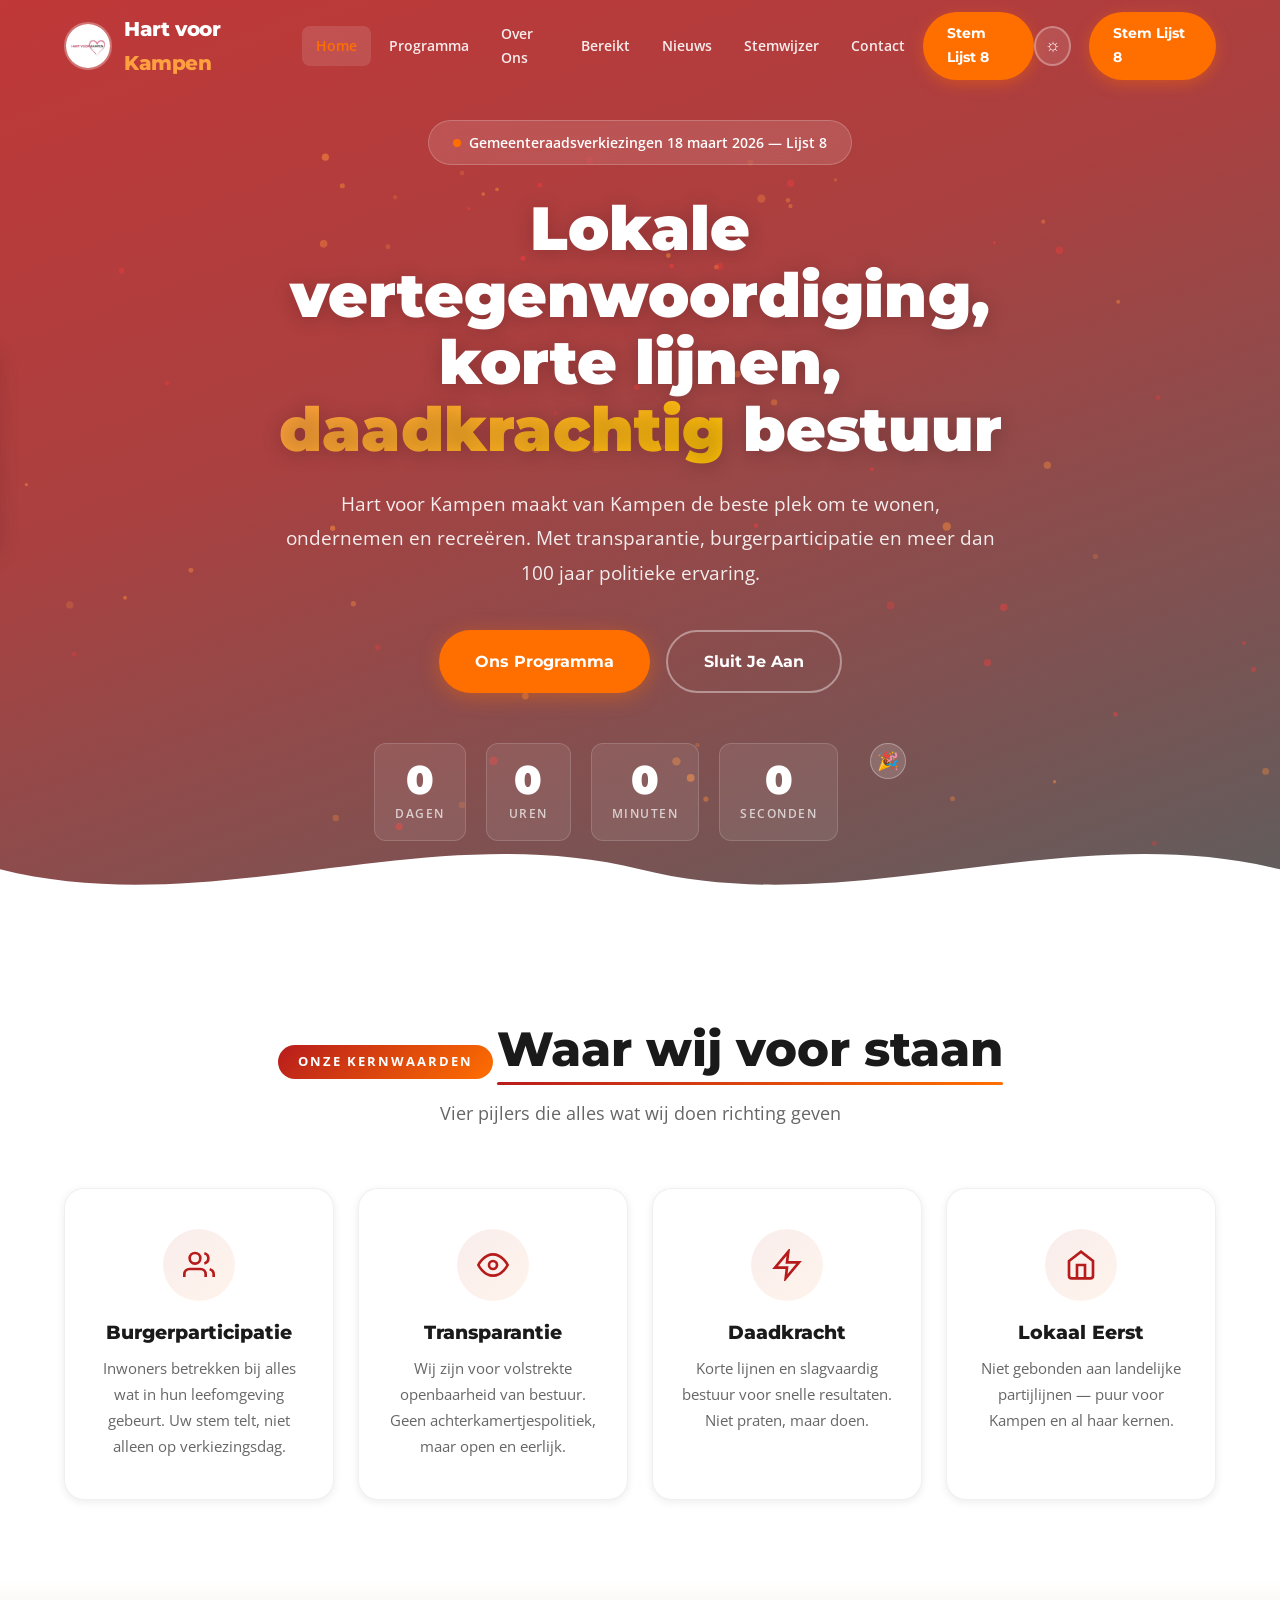
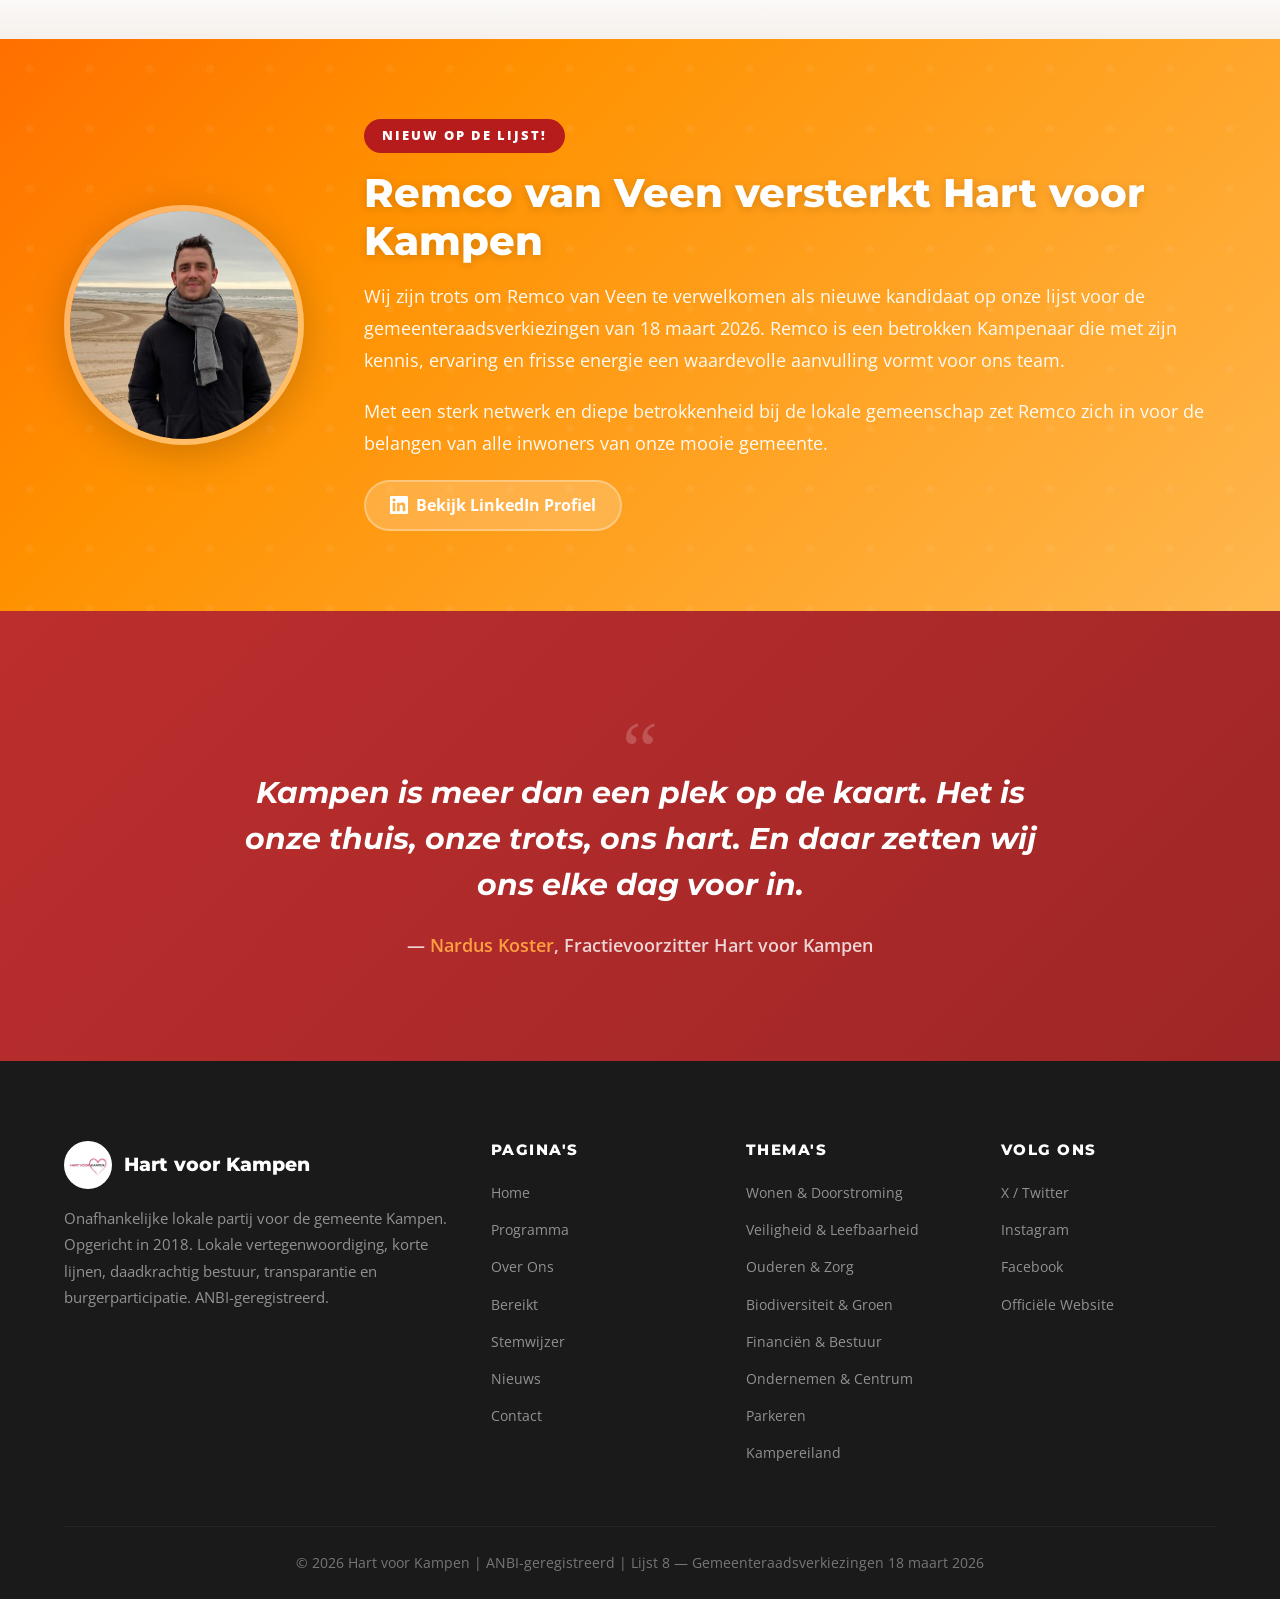
==== commit b25a4655: "Ombouw van single-page naar multi-page website met normaal navigatiemenu Splitst de monolithische in" ====
--- a/index.html
+++ b/index.html
@@ -42,25 +42,23 @@
     </a>
   </div>
 
-  <!-- ============================================================
-       1. NAVBAR
-       ============================================================ -->
+  <!-- NAVBAR -->
   <nav class="navbar" id="navbar">
     <div class="container">
-      <a href="#home" class="nav-brand">
+      <a href="index.html" class="nav-brand">
         <img src="hvFoWrmd_400x400.jpg" alt="Hart voor Kampen Logo">
         <span class="nav-brand-text">Hart voor <span class="accent">Kampen</span></span>
       </a>
 
       <ul class="nav-links" id="navLinks">
-        <li><a href="#home">Home</a></li>
-        <li><a href="#programma">Programma</a></li>
-        <li><a href="#over-ons">Over Ons</a></li>
-        <li><a href="#team">Ons Team</a></li>
-        <li><a href="#bereikt">Bereikt</a></li>
-        <li><a href="#nieuws">Nieuws</a></li>
-        <li><a href="#contact">Contact</a></li>
-        <li class="nav-cta-mobile"><a href="#doe-mee" class="nav-cta">Stem Lijst 8</a></li>
+        <li><a href="index.html" class="active">Home</a></li>
+        <li><a href="programma.html">Programma</a></li>
+        <li><a href="over-ons.html">Over Ons</a></li>
+        <li><a href="bereikt.html">Bereikt</a></li>
+        <li><a href="nieuws.html">Nieuws</a></li>
+        <li><a href="stemwijzer.html">Stemwijzer</a></li>
+        <li><a href="contact.html">Contact</a></li>
+        <li class="nav-cta-mobile"><a href="contact.html" class="nav-cta">Stem Lijst 8</a></li>
       </ul>
 
       <div class="nav-right-group">
@@ -68,7 +66,7 @@
           <span class="icon-sun">&#9788;</span>
           <span class="icon-moon">&#9790;</span>
         </button>
-        <a href="#doe-mee" class="nav-cta nav-cta-desktop">Stem Lijst 8</a>
+        <a href="contact.html" class="nav-cta nav-cta-desktop">Stem Lijst 8</a>
       </div>
 
       <button class="hamburger" id="hamburger" aria-label="Open menu">
@@ -79,9 +77,7 @@
     </div>
   </nav>
 
-  <!-- ============================================================
-       2. HERO
-       ============================================================ -->
+  <!-- HERO -->
   <section id="home" class="hero">
     <div class="hero-bg"></div>
     <div class="hero-overlay"></div>
@@ -100,8 +96,8 @@
       <p class="hero-subtitle">Hart voor Kampen maakt van Kampen de beste plek om te wonen, ondernemen en recre&euml;ren. Met transparantie, burgerparticipatie en meer dan 100 jaar politieke ervaring.</p>
 
       <div class="hero-buttons">
-        <a href="#programma" class="btn btn-primary">Ons Programma</a>
-        <a href="#doe-mee" class="btn btn-outline">Sluit Je Aan</a>
+        <a href="programma.html" class="btn btn-primary">Ons Programma</a>
+        <a href="contact.html" class="btn btn-outline">Sluit Je Aan</a>
       </div>
 
       <div class="countdown" id="countdown">
@@ -132,9 +128,7 @@
     </div>
   </section>
 
-  <!-- ============================================================
-       3. CORE VALUES
-       ============================================================ -->
+  <!-- CORE VALUES -->
   <section class="values" id="waarden">
     <div class="container">
       <div class="section-header reveal">
@@ -186,9 +180,7 @@
   <!-- Section Divider -->
   <div class="section-divider section-divider--gradient"></div>
 
-  <!-- ============================================================
-       4. REMCO VAN VEEN ANNOUNCEMENT
-       ============================================================ -->
+  <!-- REMCO VAN VEEN ANNOUNCEMENT -->
   <section class="remco-banner">
     <div class="container">
       <div class="remco-inner">
@@ -209,583 +201,7 @@
     </div>
   </section>
 
-  <!-- ============================================================
-       5. PARTY PROGRAM (Tabs)
-       ============================================================ -->
-  <section id="programma" class="program">
-    <div class="container">
-      <div class="section-header reveal">
-        <span class="badge">Verkiezingsprogramma</span>
-        <h2>Ons Programma 2026 &ndash; 2030</h2>
-        <p>Waar wij voor staan &mdash; voor alle wijken en kernen in de gemeente Kampen</p>
-      </div>
-
-      <div class="program-tabs-wrapper reveal">
-        <div class="program-tabs" id="programTabs">
-          <button class="program-tab active" data-tab="wonen">Wonen</button>
-          <button class="program-tab" data-tab="veiligheid">Veiligheid</button>
-          <button class="program-tab" data-tab="ouderen">Ouderen &amp; Zorg</button>
-          <button class="program-tab" data-tab="groen">Biodiversiteit</button>
-          <button class="program-tab" data-tab="financien">Financi&euml;n</button>
-          <button class="program-tab" data-tab="ondernemen">Ondernemen</button>
-          <button class="program-tab" data-tab="parkeren">Parkeren</button>
-          <button class="program-tab" data-tab="kampereiland">Kampereiland</button>
-          <button class="program-tab" data-tab="energie">Energie</button>
-          <button class="program-tab" data-tab="onderwijs">Onderwijs</button>
-          <button class="program-tab" data-tab="cultuur">Cultuur</button>
-          <button class="program-tab" data-tab="inclusiviteit">Inclusiviteit</button>
-        </div>
-
-        <!-- Tab Panels -->
-        <div class="program-panel active" id="tab-wonen">
-          <h3><span class="panel-icon">&#127968;</span> Wonen &amp; Doorstroming</h3>
-          <ul class="program-list">
-            <li>Inbreiding binnen bestaand bebouwd gebied gaat voor uitbreiding aan de rand</li>
-            <li>Maximaal gebruik maken van wettelijke mogelijkheden voor doorstroming</li>
-            <li>(Middel)dure woningen voor doorstromers, goedkopere woningen voor starters</li>
-            <li>Bouwen in Kampen, IJsselmuiden en alle kernen</li>
-            <li>Aandacht voor extreme weersomstandigheden in ruimtelijke plannen</li>
-          </ul>
-        </div>
-
-        <div class="program-panel" id="tab-veiligheid">
-          <h3><span class="panel-icon">&#128737;</span> Veiligheid &amp; Leefbaarheid</h3>
-          <ul class="program-list">
-            <li>Wijken ontwerpen volgens het Politiekeurmerk Veilig Wonen</li>
-            <li>Structurele veiligheidsinventarisaties in alle wijken</li>
-            <li>Aanpak woonoverlast met daadkrachtig optreden</li>
-            <li>BOA-inzet en goede straatverlichting in alle buurten</li>
-            <li>Camera-toezicht op risicolocaties zoals Station Kampen Zuid</li>
-          </ul>
-        </div>
-
-        <div class="program-panel" id="tab-ouderen">
-          <h3><span class="panel-icon">&#10084;&#65039;</span> Ouderen &amp; Zorg</h3>
-          <ul class="program-list">
-            <li>Ouderen verdienen veilige, prettige woningen om zelfstandig te blijven wonen</li>
-            <li>Woningaanpassingen via WMO beschikbaar en laagdrempelig</li>
-            <li>Mantelzorgers beter ondersteunen en ontlasten</li>
-            <li>Wijkteams en korte lijnen in de zorg behouden en versterken</li>
-            <li>Jeugdzorg: aandacht voor preventie en goede nazorg</li>
-          </ul>
-        </div>
-
-        <div class="program-panel" id="tab-groen">
-          <h3><span class="panel-icon">&#127795;</span> Biodiversiteit &amp; Groen</h3>
-          <ul class="program-list">
-            <li>Meer groen en biodiversiteit in de stad en dorpen</li>
-            <li>Vergroening van wijken actief stimuleren</li>
-            <li>Bloemen voor Bijen project uitbreiden over de hele gemeente</li>
-            <li>Respect voor het landschap en de IJssel</li>
-            <li>Eigen beheerder voor Kampereiland handhaven</li>
-          </ul>
-        </div>
-
-        <div class="program-panel" id="tab-financien">
-          <h3><span class="panel-icon">&#128176;</span> Financi&euml;n &amp; Bestuur</h3>
-          <ul class="program-list">
-            <li>ROVA-dividend terug naar de burger via verlaging afvalstoffenheffing</li>
-            <li>Minimaal externe inhuur van bestuurscapaciteit</li>
-            <li>Begroting die iedereen kan begrijpen</li>
-            <li>Samenwerking met buurgemeenten waar het kwaliteit verbetert</li>
-            <li>Kritisch op het Kamper Ontwikkelfonds (&euro;20 miljoen dat niet van de grond kwam)</li>
-          </ul>
-        </div>
-
-        <div class="program-panel" id="tab-ondernemen">
-          <h3><span class="panel-icon">&#127978;</span> Ondernemen &amp; Centrum</h3>
-          <ul class="program-list">
-            <li>Steun voor lokale winkeliers en horeca in de binnenstad</li>
-            <li>Detailhandel toestaan in zowel binnenstad als bedrijventerreinen</li>
-            <li>Kampen als gastvrije Hanzestad voor toerisme uitdragen</li>
-            <li>Meer aanlegsteigers voor recreatieve vaart op de IJssel</li>
-            <li>Toeristenbelasting volledig inzetten voor verbetering toerisme</li>
-          </ul>
-        </div>
-
-        <div class="program-panel" id="tab-parkeren">
-          <h3><span class="panel-icon">&#128663;</span> Parkeren</h3>
-          <ul class="program-list">
-            <li>Betaalbaar parkeren is een dienst aan de burger</li>
-            <li>Tekort van 200 parkeerplaatsen in binnenstad aanpakken (Mobycon-rapport)</li>
-            <li>Bij autoluw maken binnenstad: meer parkeren aan de randen cre&euml;ren</li>
-            <li>Tegen betaald parkeren op zondag</li>
-            <li>Evenementenvergunningen loskoppelen van parkeerkosten</li>
-          </ul>
-        </div>
-
-        <div class="program-panel" id="tab-kampereiland">
-          <h3><span class="panel-icon">&#127966;</span> Kampereiland &amp; Pacht</h3>
-          <ul class="program-list">
-            <li>Andere beheersaanpak voor Kampereiland met meer lokale inbreng</li>
-            <li>Tegen erfpachtconstructie &mdash; &ldquo;het kan niet, het werkt niet&rdquo;</li>
-            <li>Voorstel: fonds onder Kampereiland NV met jaarlijkse storting</li>
-            <li>Steun aan boeren via kortlopende leningen</li>
-            <li>Woningbouw op Kampereiland voor ouderen en starters</li>
-          </ul>
-        </div>
-
-        <div class="program-panel" id="tab-energie">
-          <h3><span class="panel-icon">&#9889;</span> Energie &amp; Duurzaamheid</h3>
-          <ul class="program-list">
-            <li>Tegen nieuwe vergunningen voor biomassacentrales</li>
-            <li>Steun voor zonne-energie en windenergie waar passend</li>
-            <li>Gemeente moet faciliteiten bieden voor duurzame energieplannen van inwoners</li>
-            <li>Herbruikbare, recyclebare materialen stimuleren bij bouw en evenementen</li>
-          </ul>
-        </div>
-
-        <div class="program-panel" id="tab-onderwijs">
-          <h3><span class="panel-icon">&#127891;</span> Onderwijs</h3>
-          <ul class="program-list">
-            <li>Elk kind heeft recht op goed onderwijs, ongeacht achtergrond</li>
-            <li>Divers aanbod basisonderwijs behouden in de hele gemeente</li>
-            <li>Verkeersveiligheid rondom scholen als hoge prioriteit</li>
-          </ul>
-        </div>
-
-        <div class="program-panel" id="tab-cultuur">
-          <h3><span class="panel-icon">&#127917;</span> Cultuur &amp; Evenementen</h3>
-          <ul class="program-list">
-            <li>Culturele subsidies in verhouding tot daadwerkelijke participatie</li>
-            <li>Gemeente moet samenwerken met organisatoren, niet tegenwerken</li>
-            <li>Steun voor &ldquo;Kerst in Oud Kampen&rdquo; en vergelijkbare evenementen</li>
-            <li>IJsselkogge als toeristische trekker &mdash; Maritiem Kenniscentrum realiseren</li>
-          </ul>
-        </div>
-
-        <div class="program-panel" id="tab-inclusiviteit">
-          <h3><span class="panel-icon">&#129309;</span> Inclusiviteit &amp; Participatie</h3>
-          <ul class="program-list">
-            <li>Toegankelijkheid voor mensen met een beperking in alle openbare ruimtes</li>
-            <li>Duidelijke definitie wanneer en hoe burgers worden betrokken bij besluitvorming</li>
-            <li>Direct betrokken wijken krijgen prioriteit bij inspraakprocedures</li>
-          </ul>
-        </div>
-      </div>
-    </div>
-  </section>
-
-  <!-- Section Divider -->
-  <div class="section-divider section-divider--gradient-reverse"></div>
-
-  <!-- ============================================================
-       6. OVER ONS
-       ============================================================ -->
-  <section id="over-ons" class="about">
-    <div class="container">
-      <div class="section-header reveal">
-        <span class="badge">Wie wij zijn</span>
-        <h2>Over Hart voor Kampen</h2>
-        <p>Onafhankelijk, ervaren en puur lokaal sinds 2018</p>
-      </div>
-
-      <div class="about-content">
-        <div class="about-text reveal-left">
-          <h3>Ontstaan uit overtuiging</h3>
-          <p>Hart voor Kampen is opgericht in 2018 toen prominente leden van Gemeente Belang Kampen (GBK) &mdash; waaronder Nardus Koster, Albert Holtland, Piet Bergstra, Henk Prinsen en Bruno Karel &mdash; besloten een eigen koers te varen.</p>
-          <p>Zij vormden het hart van de oorspronkelijke partij en brachten samen meer dan 100 jaar politieke ervaring mee. Die ervaring zetten we elke dag in voor de inwoners van onze gemeente.</p>
-
-          <div class="about-highlight">
-            Wij zijn niet gebonden aan landelijke partijlijnen. Wij kijken puur naar wat goed is voor Kampen, IJsselmuiden, Grafhorst, 's Heerenbroek, Kamperveen, Wilsum en Zalk.
-          </div>
-
-          <p>Sinds 7 maart 2022 heeft Hart voor Kampen de ANBI-status, waarmee giften aan onze partij fiscaal aftrekbaar zijn. Bij de verkiezingen van 2022 behaalden wij 2 zetels in de gemeenteraad.</p>
-
-          <div class="about-social">
-            <svg width="20" height="20" viewBox="0 0 24 24" fill="none" stroke="#b71c1c" stroke-width="2"><rect x="2" y="2" width="20" height="20" rx="5" ry="5"/><path d="M16 11.37A4 4 0 1 1 12.63 8 4 4 0 0 1 16 11.37z"/><line x1="17.5" y1="6.5" x2="17.51" y2="6.5"/></svg>
-            <span>@hartvoorkampen</span>
-            <span class="about-social-stats">172 posts &middot; 87 volgers</span>
-          </div>
-        </div>
-
-        <div class="about-stats reveal-right">
-          <div class="stat-card tilt-card">
-            <div class="tilt-shine"></div>
-            <div class="stat-number" data-count-to="100" data-count-suffix="+">0</div>
-            <div class="stat-label">Jaar ervaring</div>
-          </div>
-          <div class="stat-card tilt-card">
-            <div class="tilt-shine"></div>
-            <div class="stat-number" data-count-to="8">0</div>
-            <div class="stat-label">Lijstnummer</div>
-          </div>
-          <div class="stat-card tilt-card">
-            <div class="tilt-shine"></div>
-            <div class="stat-number" data-count-to="2">0</div>
-            <div class="stat-label">Zetels in 2022</div>
-          </div>
-          <div class="stat-card tilt-card">
-            <div class="tilt-shine"></div>
-            <div class="stat-number" data-count-to="2018" data-count-from="2000">2000</div>
-            <div class="stat-label">Opgericht</div>
-          </div>
-        </div>
-      </div>
-    </div>
-  </section>
-
-  <!-- Section Divider -->
-  <div class="section-divider section-divider--gradient"></div>
-
-  <!-- ============================================================
-       7. ONS TEAM
-       ============================================================ -->
-  <section id="team" class="team">
-    <div class="container">
-      <div class="section-header reveal">
-        <span class="badge">Ons Team</span>
-        <h2>De mensen achter Hart voor Kampen</h2>
-        <p>Ervaren en betrokken mensen die zich elke dag inzetten voor u</p>
-      </div>
-
-      <div class="team-grid">
-        <!-- Nardus Koster -->
-        <div class="team-card tilt-card reveal delay-1">
-          <div class="tilt-shine"></div>
-          <div class="team-photo-wrap">
-            <img src="nardus.jpg" alt="Nardus Koster" loading="lazy">
-            <div class="team-photo-overlay"></div>
-          </div>
-          <div class="team-info">
-            <span class="team-role">Lijsttrekker &amp; Fractievoorzitter</span>
-            <h3>Nardus Koster</h3>
-            <p>Ondernemer, 62 jaar, woont in de binnenstad van Kampen. Heeft een winkel op de Oudestraat. Actief in de lokale politiek sinds 2005. Focus: bereikbaarheid, veiligheid en leefbaarheid in de wijken.</p>
-            <div class="team-contact">
-              <a href="tel:0611086171">06-11 08 61 71</a>
-              <a href="mailto:nardus@hartvoorkampen.nl">nardus@hartvoorkampen.nl</a>
-            </div>
-          </div>
-        </div>
-
-        <!-- Albert Holtland -->
-        <div class="team-card tilt-card reveal delay-2">
-          <div class="tilt-shine"></div>
-          <div class="team-photo-wrap">
-            <img src="albert.jpg" alt="Albert Holtland" loading="lazy">
-            <div class="team-photo-overlay"></div>
-          </div>
-          <div class="team-info">
-            <span class="team-role">Commissielid &amp; Oud-Wethouder</span>
-            <h3>Albert Holtland</h3>
-            <p>Jurist van beroep. Oud-wethouder (2018&ndash;2022). 36 jaar ervaring in lokale en provinciale politiek als Statenlid, raadslid, fractievoorzitter, vicevoorzitter van de raad en commissievoorzitter.</p>
-          </div>
-        </div>
-
-        <!-- Ellen Koersen -->
-        <div class="team-card tilt-card reveal delay-3">
-          <div class="tilt-shine"></div>
-          <div class="team-photo-wrap">
-            <img src="ellen.jpg" alt="Ellen Koersen" loading="lazy">
-            <div class="team-photo-overlay"></div>
-          </div>
-          <div class="team-info">
-            <span class="team-role">Fractiesecretaris</span>
-            <h3>Ellen Koersen</h3>
-            <p>Woont in Wilsum. Boerendochter met diverse opleidingen en vaardigheden. Zeer actief in de gemeenschap. Thema's: wonen, werken, cultuur, communicatie en sociale vraagstukken.</p>
-          </div>
-        </div>
-      </div>
-
-      <div class="team-bottom-row">
-        <!-- Henk Prinsen -->
-        <div class="team-card tilt-card reveal delay-4">
-          <div class="tilt-shine"></div>
-          <div class="team-photo-wrap">
-            <img src="henk.jpg" alt="Henk Prinsen" loading="lazy">
-            <div class="team-photo-overlay"></div>
-          </div>
-          <div class="team-info">
-            <span class="team-role">Raadslid &amp; Medeoprichter</span>
-            <h3>Henk Prinsen</h3>
-            <p>Ervaren raadslid en medeoprichter van Hart voor Kampen. Zet zich al jarenlang met passie in voor de belangen van alle inwoners van onze gemeente.</p>
-          </div>
-        </div>
-
-        <!-- Remco van Veen -->
-        <div class="team-card featured tilt-card reveal delay-5">
-          <span class="team-badge-new">NIEUW!</span>
-          <div class="tilt-shine"></div>
-          <div class="team-photo-wrap">
-            <img src="remco.jpg" alt="Remco van Veen" loading="lazy">
-            <div class="team-photo-overlay"></div>
-          </div>
-          <div class="team-info">
-            <span class="team-role">Kandidaat</span>
-            <h3>Remco van Veen</h3>
-            <p>Betrokken Kampenaar met frisse energie. Versterkt het team met zijn kennis, netwerk en drive om Kampen mooier te maken voor alle inwoners.</p>
-          </div>
-        </div>
-      </div>
-    </div>
-  </section>
-
-  <!-- Section Divider -->
-  <div class="section-divider section-divider--gradient-reverse"></div>
-
-  <!-- ============================================================
-       8. DIT HEBBEN WIJ BEREIKT
-       ============================================================ -->
-  <section id="bereikt" class="achievements">
-    <div class="container">
-      <div class="section-header reveal">
-        <span class="badge">Resultaten</span>
-        <h2>Dit hebben wij bereikt</h2>
-        <p>Concrete resultaten waar wij trots op zijn</p>
-      </div>
-
-      <div class="timeline">
-        <div class="timeline-item reveal">
-          <div class="timeline-dot"></div>
-          <div class="timeline-content tilt-card">
-            <div class="tilt-shine"></div>
-            <h4><span class="check-icon">&#10003;</span> Energie-compensatie voor kwetsbare inwoners gerealiseerd</h4>
-          </div>
-        </div>
-
-        <div class="timeline-item reveal">
-          <div class="timeline-dot"></div>
-          <div class="timeline-content tilt-card">
-            <div class="tilt-shine"></div>
-            <h4><span class="check-icon">&#10003;</span> Vischrookerij Van Heerde en Reumer behouden voor Kampen</h4>
-          </div>
-        </div>
-
-        <div class="timeline-item reveal">
-          <div class="timeline-dot"></div>
-          <div class="timeline-content tilt-card">
-            <div class="tilt-shine"></div>
-            <h4><span class="check-icon">&#10003;</span> Motie recyclbare bekers bij evenementen aangenomen</h4>
-          </div>
-        </div>
-
-        <div class="timeline-item reveal">
-          <div class="timeline-dot"></div>
-          <div class="timeline-content tilt-card">
-            <div class="tilt-shine"></div>
-            <h4><span class="check-icon">&#10003;</span> Motie Circulair Bouwen en Oogsten aangenomen (27 maart)</h4>
-          </div>
-        </div>
-
-        <div class="timeline-item reveal">
-          <div class="timeline-dot"></div>
-          <div class="timeline-content tilt-card">
-            <div class="tilt-shine"></div>
-            <h4><span class="check-icon">&#10003;</span> Motie camera-toezicht Station Kampen Zuid (met SGP, VVD, CDA)</h4>
-          </div>
-        </div>
-
-        <div class="timeline-item reveal">
-          <div class="timeline-dot"></div>
-          <div class="timeline-content tilt-card">
-            <div class="tilt-shine"></div>
-            <h4><span class="check-icon">&#10003;</span> Gast van de Raad voortgezet &mdash; unaniem aangenomen</h4>
-          </div>
-        </div>
-
-        <div class="timeline-item reveal">
-          <div class="timeline-dot"></div>
-          <div class="timeline-content tilt-card">
-            <div class="tilt-shine"></div>
-            <h4><span class="check-icon">&#10003;</span> Biodiversiteit op de kaart gezet in gemeentelijk beleid</h4>
-          </div>
-        </div>
-
-        <div class="timeline-item reveal">
-          <div class="timeline-dot"></div>
-          <div class="timeline-content tilt-card">
-            <div class="tilt-shine"></div>
-            <h4><span class="check-icon">&#10003;</span> Beheerder Kampereiland aangesteld</h4>
-          </div>
-        </div>
-
-        <div class="timeline-item reveal">
-          <div class="timeline-dot"></div>
-          <div class="timeline-content tilt-card">
-            <div class="tilt-shine"></div>
-            <h4><span class="check-icon">&#10003;</span> Groene Karavaan van de Provincie naar Kampen gehaald</h4>
-          </div>
-        </div>
-
-        <div class="timeline-item reveal">
-          <div class="timeline-dot"></div>
-          <div class="timeline-content tilt-card">
-            <div class="tilt-shine"></div>
-            <h4><span class="check-icon">&#10003;</span> Bloemen voor Bijen project &mdash; raadsbesluit oktober 2020</h4>
-          </div>
-        </div>
-      </div>
-    </div>
-  </section>
-
-  <!-- Section Divider -->
-  <div class="section-divider section-divider--gradient"></div>
-
-  <!-- ============================================================
-       PHOTO GALLERY: KAMPEN IN BEELD
-       ============================================================ -->
-  <section id="gallerij" class="gallery">
-    <div class="container">
-      <div class="section-header reveal">
-        <span class="badge">Fotogalerij</span>
-        <h2>Kampen in Beeld</h2>
-        <p>De schoonheid van onze gemeente in foto's</p>
-      </div>
-
-      <div class="gallery-grid">
-        <div class="gallery-item reveal delay-1" data-full="https://upload.wikimedia.org/wikipedia/commons/thumb/2/27/20151027_Zicht_op_Kampen_vanaf_Stadsbrug.jpg/1200px-20151027_Zicht_op_Kampen_vanaf_Stadsbrug.jpg">
-          <img src="https://upload.wikimedia.org/wikipedia/commons/thumb/2/27/20151027_Zicht_op_Kampen_vanaf_Stadsbrug.jpg/400px-20151027_Zicht_op_Kampen_vanaf_Stadsbrug.jpg" alt="Zicht op Kampen vanaf Stadsbrug" loading="lazy">
-          <div class="gallery-zoom-icon"><svg viewBox="0 0 24 24"><circle cx="11" cy="11" r="8"/><line x1="21" y1="21" x2="16.65" y2="16.65"/><line x1="11" y1="8" x2="11" y2="14"/><line x1="8" y1="11" x2="14" y2="11"/></svg></div>
-        </div>
-        <div class="gallery-item reveal delay-2" data-full="https://upload.wikimedia.org/wikipedia/commons/thumb/3/3c/Kampen%2C_schip_langs_de_IJsselkade_foto5_2016-02-17_10.50.jpg/1200px-Kampen%2C_schip_langs_de_IJsselkade_foto5_2016-02-17_10.50.jpg">
-          <img src="https://upload.wikimedia.org/wikipedia/commons/thumb/3/3c/Kampen%2C_schip_langs_de_IJsselkade_foto5_2016-02-17_10.50.jpg/400px-Kampen%2C_schip_langs_de_IJsselkade_foto5_2016-02-17_10.50.jpg" alt="Schip langs de IJsselkade" loading="lazy">
-          <div class="gallery-zoom-icon"><svg viewBox="0 0 24 24"><circle cx="11" cy="11" r="8"/><line x1="21" y1="21" x2="16.65" y2="16.65"/><line x1="11" y1="8" x2="11" y2="14"/><line x1="8" y1="11" x2="14" y2="11"/></svg></div>
-        </div>
-        <div class="gallery-item reveal delay-3" data-full="https://upload.wikimedia.org/wikipedia/commons/thumb/e/e3/Kampen%2C_de_Kalverhekkenbrug_en_de_Buitenkerk_foto2_2016-02-17_13.13.jpg/1200px-Kampen%2C_de_Kalverhekkenbrug_en_de_Buitenkerk_foto2_2016-02-17_13.13.jpg">
-          <img src="https://upload.wikimedia.org/wikipedia/commons/thumb/e/e3/Kampen%2C_de_Kalverhekkenbrug_en_de_Buitenkerk_foto2_2016-02-17_13.13.jpg/400px-Kampen%2C_de_Kalverhekkenbrug_en_de_Buitenkerk_foto2_2016-02-17_13.13.jpg" alt="Kalverhekkenbrug en Buitenkerk" loading="lazy">
-          <div class="gallery-zoom-icon"><svg viewBox="0 0 24 24"><circle cx="11" cy="11" r="8"/><line x1="21" y1="21" x2="16.65" y2="16.65"/><line x1="11" y1="8" x2="11" y2="14"/><line x1="8" y1="11" x2="14" y2="11"/></svg></div>
-        </div>
-        <div class="gallery-item reveal delay-1" data-full="https://upload.wikimedia.org/wikipedia/commons/thumb/0/06/Kampen%2C_de_Stadsbrug_foto10_2016-02-17_10.35.jpg/1200px-Kampen%2C_de_Stadsbrug_foto10_2016-02-17_10.35.jpg">
-          <img src="https://upload.wikimedia.org/wikipedia/commons/thumb/0/06/Kampen%2C_de_Stadsbrug_foto10_2016-02-17_10.35.jpg/400px-Kampen%2C_de_Stadsbrug_foto10_2016-02-17_10.35.jpg" alt="De Stadsbrug" loading="lazy">
-          <div class="gallery-zoom-icon"><svg viewBox="0 0 24 24"><circle cx="11" cy="11" r="8"/><line x1="21" y1="21" x2="16.65" y2="16.65"/><line x1="11" y1="8" x2="11" y2="14"/><line x1="8" y1="11" x2="14" y2="11"/></svg></div>
-        </div>
-        <div class="gallery-item reveal delay-2" data-full="https://upload.wikimedia.org/wikipedia/commons/6/62/Bovenkerk_Kampen_toren.jpg">
-          <img src="https://upload.wikimedia.org/wikipedia/commons/6/62/Bovenkerk_Kampen_toren.jpg" alt="Bovenkerk Kampen toren" loading="lazy">
-          <div class="gallery-zoom-icon"><svg viewBox="0 0 24 24"><circle cx="11" cy="11" r="8"/><line x1="21" y1="21" x2="16.65" y2="16.65"/><line x1="11" y1="8" x2="11" y2="14"/><line x1="8" y1="11" x2="14" y2="11"/></svg></div>
-        </div>
-        <div class="gallery-item reveal delay-3" data-full="https://upload.wikimedia.org/wikipedia/commons/thumb/7/79/Kampen%2C_kantoorgebouw_ABN_Amrobank_aan_de_IJsselkade_foto7_2016-02-17_10.57.jpg/1200px-Kampen%2C_kantoorgebouw_ABN_Amrobank_aan_de_IJsselkade_foto7_2016-02-17_10.57.jpg">
-          <img src="https://upload.wikimedia.org/wikipedia/commons/thumb/7/79/Kampen%2C_kantoorgebouw_ABN_Amrobank_aan_de_IJsselkade_foto7_2016-02-17_10.57.jpg/400px-Kampen%2C_kantoorgebouw_ABN_Amrobank_aan_de_IJsselkade_foto7_2016-02-17_10.57.jpg" alt="ABN Amro aan de IJsselkade" loading="lazy">
-          <div class="gallery-zoom-icon"><svg viewBox="0 0 24 24"><circle cx="11" cy="11" r="8"/><line x1="21" y1="21" x2="16.65" y2="16.65"/><line x1="11" y1="8" x2="11" y2="14"/><line x1="8" y1="11" x2="14" y2="11"/></svg></div>
-        </div>
-      </div>
-    </div>
-  </section>
-
-  <!-- Lightbox -->
-  <div class="lightbox" id="lightbox">
-    <button class="lightbox-close" id="lightboxClose">&times;</button>
-    <button class="lightbox-nav lightbox-prev" id="lightboxPrev">&#10094;</button>
-    <button class="lightbox-nav lightbox-next" id="lightboxNext">&#10095;</button>
-    <img src="" alt="Lightbox afbeelding" id="lightboxImg">
-  </div>
-
-  <!-- ============================================================
-       9. NIEUWS / RAADSPRAAT
-       ============================================================ -->
-  <section id="nieuws" class="news">
-    <div class="container">
-      <div class="section-header reveal">
-        <span class="badge">Actueel</span>
-        <h2>Nieuws &amp; Raadspraat</h2>
-        <p>Blijf op de hoogte van onze activiteiten en standpunten</p>
-      </div>
-
-      <!-- Actueel Nieuws -->
-      <div class="news-subsection reveal">
-        <h3 class="news-section-title">Laatste Nieuws</h3>
-        <div class="news-grid">
-          <div class="news-card featured-news tilt-card">
-            <div class="tilt-shine"></div>
-            <span class="news-featured-badge">Uitgelicht</span>
-            <div class="news-date">21 februari 2026</div>
-            <h3>Remco van Veen nieuwe kandidaat voor Hart voor Kampen!</h3>
-            <p>Hart voor Kampen verwelkomt Remco van Veen als nieuwe kandidaat op de kieslijst. Met zijn betrokkenheid bij de lokale gemeenschap en frisse blik is hij een waardevolle aanvulling.</p>
-          </div>
-
-          <div class="news-card tilt-card">
-            <div class="tilt-shine"></div>
-            <div class="news-date">6 februari 2026</div>
-            <h3>Kandidatenlijsten vastgesteld: Hart voor Kampen lijst 8</h3>
-            <p>De kandidatenlijsten voor de gemeenteraadsverkiezingen zijn officieel vastgesteld. Hart voor Kampen doet mee als lijst 8 met een sterk team.</p>
-          </div>
-
-          <div class="news-card tilt-card">
-            <div class="tilt-shine"></div>
-            <div class="news-date">8 december 2025</div>
-            <h3>Nardus Koster unaniem als lijsttrekker gekozen</h3>
-            <p>Tijdens de ledenvergadering is Nardus Koster unaniem naar voren geschoven als lijsttrekker. De volledige kandidatenlijst met twaalf kandidaten is goedgekeurd.</p>
-          </div>
-
-          <div class="news-card tilt-card">
-            <div class="tilt-shine"></div>
-            <div class="news-date">November 2025</div>
-            <h3>Vragen over veiligheid stadsgracht</h3>
-            <p>Fractievoorzitter Nardus Koster ontvangt meldingen over mogelijke risico's langs de Burgel en vraagt het college om een structurele veiligheidsinventarisatie.</p>
-          </div>
-        </div>
-      </div>
-
-      <!-- Raadspraat Columns -->
-      <div class="news-subsection reveal">
-        <h3 class="news-section-title">Raadspraat Columns</h3>
-        <div class="news-grid">
-          <div class="news-card tilt-card">
-            <div class="tilt-shine"></div>
-            <div class="news-date">6 januari 2026</div>
-            <h3>&ldquo;De beste wensen...&rdquo;</h3>
-            <p>Terugblik op het afgelopen jaar en vooruitblik op de gemeenteraadsverkiezingen van 2026.</p>
-            <div class="news-author">
-              <span class="news-author-dot"></span> Albert Holtland
-            </div>
-          </div>
-
-          <div class="news-card tilt-card">
-            <div class="tilt-shine"></div>
-            <div class="news-date">28 oktober 2025</div>
-            <h3>&ldquo;Een sluitende begroting... maar hoe dan?&rdquo;</h3>
-            <p>Kritische analyse van de gemeentebegroting en de keuzes die het college maakt.</p>
-            <div class="news-author">
-              <span class="news-author-dot"></span> Albert Holtland
-            </div>
-          </div>
-
-          <div class="news-card tilt-card">
-            <div class="tilt-shine"></div>
-            <div class="news-date">20 augustus 2025</div>
-            <h3>&ldquo;Langjarige visie (of juist het gebrek daaraan)...&rdquo;</h3>
-            <p>Over de noodzaak van een duidelijke langetermijnvisie voor de gemeente Kampen.</p>
-            <div class="news-author">
-              <span class="news-author-dot"></span> John van Weeghel
-            </div>
-          </div>
-
-          <div class="news-card tilt-card">
-            <div class="tilt-shine"></div>
-            <div class="news-date">10 juni 2025</div>
-            <h3>&ldquo;Gemiste kans...&rdquo;</h3>
-            <p>Reflectie op kansen die de gemeente heeft laten liggen en hoe het beter kan.</p>
-            <div class="news-author">
-              <span class="news-author-dot"></span> Albert Holtland
-            </div>
-          </div>
-
-          <div class="news-card tilt-card">
-            <div class="tilt-shine"></div>
-            <div class="news-date">2 april 2025</div>
-            <h3>&ldquo;SGP opent de deur voor betaald parkeren op zondag&rdquo;</h3>
-            <p>Hart voor Kampen is tegen betaald parkeren op zondag. Een kritische blik op de SGP-voorstellen.</p>
-            <div class="news-author">
-              <span class="news-author-dot"></span> Nardus Koster
-            </div>
-          </div>
-
-          <div class="news-card tilt-card">
-            <div class="tilt-shine"></div>
-            <div class="news-date">21 januari 2025</div>
-            <h3>&ldquo;Een betrouwbare en consistente overheid...&rdquo;</h3>
-            <p>Over het belang van betrouwbaarheid en consistentie in het gemeentelijk bestuur.</p>
-            <div class="news-author">
-              <span class="news-author-dot"></span> Albert Holtland
-            </div>
-          </div>
-        </div>
-      </div>
-    </div>
-  </section>
-
-  <!-- ============================================================
-       10. QUOTE SECTION (Parallax)
-       ============================================================ -->
+  <!-- QUOTE SECTION (Parallax) -->
   <section class="quote-section">
     <div class="quote-bg" data-parallax></div>
     <div class="quote-overlay"></div>
@@ -798,297 +214,7 @@
     </div>
   </section>
 
-  <!-- ============================================================
-       STEMWIJZER MINI-QUIZ
-       ============================================================ -->
-  <section id="stemwijzer" class="stemwijzer">
-    <div class="container">
-      <div class="section-header reveal">
-        <span class="badge">Stemwijzer</span>
-        <h2>Past Hart voor Kampen bij jou?</h2>
-        <p>Beantwoord 6 vragen en ontdek het!</p>
-      </div>
-
-      <div class="stemwijzer-inner reveal" id="stemwijzerQuiz">
-        <div class="stemwijzer-header">
-          <h3>Stemwijzer</h3>
-          <p>Ontdek in 6 vragen of Hart voor Kampen bij jou past</p>
-        </div>
-
-        <div class="stemwijzer-progress">
-          <div class="stemwijzer-progress-bar" id="quizProgressBar" style="width: 0%"></div>
-        </div>
-        <div class="stemwijzer-progress-text" id="quizProgressText">Vraag 1 van 6</div>
-
-        <div class="stemwijzer-body" id="quizBody">
-          <!-- Question 1 -->
-          <div class="stemwijzer-question active" data-question="0">
-            <span class="stemwijzer-question-category">Burgerparticipatie</span>
-            <h4>De gemeente moet inwoners actief betrekken bij beslissingen in hun wijk</h4>
-            <div class="stemwijzer-options">
-              <button class="stemwijzer-option" data-value="4">Helemaal mee eens</button>
-              <button class="stemwijzer-option" data-value="3">Mee eens</button>
-              <button class="stemwijzer-option" data-value="2">Neutraal</button>
-              <button class="stemwijzer-option" data-value="1">Mee oneens</button>
-            </div>
-          </div>
-
-          <!-- Question 2 -->
-          <div class="stemwijzer-question" data-question="1">
-            <span class="stemwijzer-question-category">Wonen</span>
-            <h4>Betaalbare woningen voor starters en ouderen moeten prioriteit krijgen</h4>
-            <div class="stemwijzer-options">
-              <button class="stemwijzer-option" data-value="4">Helemaal mee eens</button>
-              <button class="stemwijzer-option" data-value="3">Mee eens</button>
-              <button class="stemwijzer-option" data-value="2">Neutraal</button>
-              <button class="stemwijzer-option" data-value="1">Mee oneens</button>
-            </div>
-          </div>
-
-          <!-- Question 3 -->
-          <div class="stemwijzer-question" data-question="2">
-            <span class="stemwijzer-question-category">Financi&euml;n</span>
-            <h4>Dividenduitkeringen van ROVA moeten terugvloeien naar inwoners</h4>
-            <div class="stemwijzer-options">
-              <button class="stemwijzer-option" data-value="4">Helemaal mee eens</button>
-              <button class="stemwijzer-option" data-value="3">Mee eens</button>
-              <button class="stemwijzer-option" data-value="2">Neutraal</button>
-              <button class="stemwijzer-option" data-value="1">Mee oneens</button>
-            </div>
-          </div>
-
-          <!-- Question 4 -->
-          <div class="stemwijzer-question" data-question="3">
-            <span class="stemwijzer-question-category">Groen</span>
-            <h4>Kampen moet investeren in meer groen en biodiversiteit</h4>
-            <div class="stemwijzer-options">
-              <button class="stemwijzer-option" data-value="4">Helemaal mee eens</button>
-              <button class="stemwijzer-option" data-value="3">Mee eens</button>
-              <button class="stemwijzer-option" data-value="2">Neutraal</button>
-              <button class="stemwijzer-option" data-value="1">Mee oneens</button>
-            </div>
-          </div>
-
-          <!-- Question 5 -->
-          <div class="stemwijzer-question" data-question="4">
-            <span class="stemwijzer-question-category">Veiligheid</span>
-            <h4>Veiligheid en leefbaarheid in de wijken verdienen meer aandacht</h4>
-            <div class="stemwijzer-options">
-              <button class="stemwijzer-option" data-value="4">Helemaal mee eens</button>
-              <button class="stemwijzer-option" data-value="3">Mee eens</button>
-              <button class="stemwijzer-option" data-value="2">Neutraal</button>
-              <button class="stemwijzer-option" data-value="1">Mee oneens</button>
-            </div>
-          </div>
-
-          <!-- Question 6 -->
-          <div class="stemwijzer-question" data-question="5">
-            <span class="stemwijzer-question-category">Lokaal</span>
-            <h4>Een lokale partij kan beter opkomen voor Kampen dan een landelijke partij</h4>
-            <div class="stemwijzer-options">
-              <button class="stemwijzer-option" data-value="4">Helemaal mee eens</button>
-              <button class="stemwijzer-option" data-value="3">Mee eens</button>
-              <button class="stemwijzer-option" data-value="2">Neutraal</button>
-              <button class="stemwijzer-option" data-value="1">Mee oneens</button>
-            </div>
-          </div>
-        </div>
-
-        <!-- Result -->
-        <div class="stemwijzer-result" id="quizResult">
-          <div class="stemwijzer-result-emoji" id="quizResultEmoji"></div>
-          <h4 id="quizResultTitle"></h4>
-          <p id="quizResultText"></p>
-          <div id="quizResultAction"></div>
-
-          <div class="stemwijzer-share">
-            <a class="stemwijzer-share-btn twitter" id="shareTwitter" href="#" target="_blank" rel="noopener">
-              <svg viewBox="0 0 24 24"><path d="M18.244 2.25h3.308l-7.227 8.26 8.502 11.24H16.17l-5.214-6.817L4.99 21.75H1.68l7.73-8.835L1.254 2.25H8.08l4.713 6.231zm-1.161 17.52h1.833L7.084 4.126H5.117z"/></svg>
-              Deel op X
-            </a>
-            <a class="stemwijzer-share-btn whatsapp" id="shareWhatsApp" href="#" target="_blank" rel="noopener">
-              <svg viewBox="0 0 24 24"><path d="M17.472 14.382c-.297-.149-1.758-.867-2.03-.967-.273-.099-.471-.148-.67.15-.197.297-.767.966-.94 1.164-.173.199-.347.223-.644.075-.297-.15-1.255-.463-2.39-1.475-.883-.788-1.48-1.761-1.653-2.059-.173-.297-.018-.458.13-.606.134-.133.298-.347.446-.52.149-.174.198-.298.298-.497.099-.198.05-.371-.025-.52-.075-.149-.669-1.612-.916-2.207-.242-.579-.487-.5-.669-.51-.173-.008-.371-.01-.57-.01-.198 0-.52.074-.792.372-.272.297-1.04 1.016-1.04 2.479 0 1.462 1.065 2.875 1.213 3.074.149.198 2.096 3.2 5.077 4.487.709.306 1.262.489 1.694.625.712.227 1.36.195 1.871.118.571-.085 1.758-.719 2.006-1.413.248-.694.248-1.289.173-1.413-.074-.124-.272-.198-.57-.347m-5.421 7.403h-.004a9.87 9.87 0 01-5.031-1.378l-.361-.214-3.741.982.998-3.648-.235-.374a9.86 9.86 0 01-1.51-5.26c.001-5.45 4.436-9.884 9.888-9.884 2.64 0 5.122 1.03 6.988 2.898a9.825 9.825 0 012.893 6.994c-.003 5.45-4.437 9.884-9.885 9.884m8.413-18.297A11.815 11.815 0 0012.05 0C5.495 0 .16 5.335.157 11.892c0 2.096.547 4.142 1.588 5.945L.057 24l6.305-1.654a11.882 11.882 0 005.683 1.448h.005c6.554 0 11.89-5.335 11.893-11.893a11.821 11.821 0 00-3.48-8.413z"/></svg>
-              WhatsApp
-            </a>
-            <a class="stemwijzer-share-btn facebook" id="shareFacebook" href="#" target="_blank" rel="noopener">
-              <svg viewBox="0 0 24 24"><path d="M18 2h-3a5 5 0 0 0-5 5v3H7v4h3v8h4v-8h3l1-4h-4V7a1 1 0 0 1 1-1h3z"/></svg>
-              Facebook
-            </a>
-          </div>
-
-          <button class="stemwijzer-restart" id="quizRestart">Opnieuw beginnen</button>
-        </div>
-      </div>
-    </div>
-  </section>
-
-  <!-- ============================================================
-       11. DOE MEE / CTA
-       ============================================================ -->
-  <section id="doe-mee" class="cta-section">
-    <div class="container">
-      <div class="cta-inner">
-        <h2 class="reveal">18 Maart 2026: <span class="orange">Stem Lijst 8!</span></h2>
-        <p class="cta-subtitle reveal">Lokale vertegenwoordiging, korte lijnen, transparantie en burgerparticipatie. Samen maken we Kampen mooier.</p>
-
-        <div class="cta-cards">
-          <div class="cta-card tilt-card reveal delay-1">
-            <div class="tilt-shine"></div>
-            <div class="cta-card-icon">&#128188;</div>
-            <h3>Word Lid</h3>
-            <p>Sluit je aan bij een groeiende lokale beweging en draag bij aan de toekomst van Kampen.</p>
-          </div>
-          <div class="cta-card tilt-card reveal delay-2">
-            <div class="tilt-shine"></div>
-            <div class="cta-card-icon">&#128150;</div>
-            <h3>Word Donor</h3>
-            <p>Steun onze campagne financieel. Als ANBI-stichting zijn giften aan Hart voor Kampen fiscaal aftrekbaar.</p>
-          </div>
-          <div class="cta-card tilt-card reveal delay-3">
-            <div class="tilt-shine"></div>
-            <div class="cta-card-icon">&#127937;</div>
-            <h3>Word Vrijwilliger</h3>
-            <p>Help mee met flyeren, campagnevoeren en het verspreiden van onze boodschap in uw wijk.</p>
-          </div>
-        </div>
-
-        <div class="anbi-notice reveal">
-          &#9989; ANBI-status sinds 7 maart 2022 &mdash; Uw giften zijn fiscaal aftrekbaar
-        </div>
-
-        <div class="cta-contact-line reveal">
-          Neem contact op: <a href="mailto:info@hartvoorkampen.nl">info@hartvoorkampen.nl</a> of bel Nardus: <a href="tel:0611086171">06-11 08 61 71</a>
-        </div>
-      </div>
-    </div>
-  </section>
-
-  <!-- ============================================================
-       12. CONTACT
-       ============================================================ -->
-  <section id="contact" class="contact">
-    <div class="container">
-      <div class="section-header reveal">
-        <span class="badge">Contact</span>
-        <h2>Neem contact met ons op</h2>
-        <p>Wij horen graag van u. Of u nu een vraag, idee of klacht heeft &mdash; wij staan voor u klaar.</p>
-      </div>
-
-      <div class="contact-grid">
-        <div class="contact-info reveal-left">
-          <h3>Rechtstreeks bereikbaar</h3>
-
-          <div class="contact-item">
-            <div class="contact-icon">
-              <svg viewBox="0 0 24 24"><path d="M4 4h16c1.1 0 2 .9 2 2v12c0 1.1-.9 2-2 2H4c-1.1 0-2-.9-2-2V6c0-1.1.9-2 2-2z"/><polyline points="22,6 12,13 2,6"/></svg>
-            </div>
-            <div class="contact-item-text">
-              <strong>E-mail</strong>
-              <a href="mailto:info@hartvoorkampen.nl">info@hartvoorkampen.nl</a>
-            </div>
-          </div>
-
-          <div class="contact-item">
-            <div class="contact-icon">
-              <svg viewBox="0 0 24 24"><path d="M22 16.92v3a2 2 0 0 1-2.18 2 19.79 19.79 0 0 1-8.63-3.07 19.5 19.5 0 0 1-6-6 19.79 19.79 0 0 1-3.07-8.67A2 2 0 0 1 4.11 2h3a2 2 0 0 1 2 1.72 12.84 12.84 0 0 0 .7 2.81 2 2 0 0 1-.45 2.11L8.09 9.91a16 16 0 0 0 6 6l1.27-1.27a2 2 0 0 1 2.11-.45 12.84 12.84 0 0 0 2.81.7A2 2 0 0 1 22 16.92z"/></svg>
-            </div>
-            <div class="contact-item-text">
-              <strong>Nardus Koster</strong>
-              <a href="tel:0611086171">06-11 08 61 71</a><br>
-              <a href="mailto:nardus@hartvoorkampen.nl">nardus@hartvoorkampen.nl</a>
-            </div>
-          </div>
-
-          <div class="contact-item">
-            <div class="contact-icon">
-              <svg viewBox="0 0 24 24"><circle cx="12" cy="12" r="10"/><line x1="2" y1="12" x2="22" y2="12"/><path d="M12 2a15.3 15.3 0 0 1 4 10 15.3 15.3 0 0 1-4 10 15.3 15.3 0 0 1-4-10 15.3 15.3 0 0 1 4-10z"/></svg>
-            </div>
-            <div class="contact-item-text">
-              <strong>Website</strong>
-              <a href="https://www.hartvoorkampen.nl" target="_blank" rel="noopener">www.hartvoorkampen.nl</a>
-            </div>
-          </div>
-
-          <div class="social-links">
-            <a href="https://x.com/hartvoorkampen" target="_blank" rel="noopener" class="social-link" aria-label="X / Twitter">
-              <svg viewBox="0 0 24 24"><path d="M18.244 2.25h3.308l-7.227 8.26 8.502 11.24H16.17l-5.214-6.817L4.99 21.75H1.68l7.73-8.835L1.254 2.25H8.08l4.713 6.231zm-1.161 17.52h1.833L7.084 4.126H5.117z"/></svg>
-            </a>
-            <a href="https://www.instagram.com/hartvoorkampen/" target="_blank" rel="noopener" class="social-link" aria-label="Instagram">
-              <svg viewBox="0 0 24 24"><rect x="2" y="2" width="20" height="20" rx="5" ry="5" fill="none" stroke="white" stroke-width="2"/><circle cx="12" cy="12" r="5" fill="none" stroke="white" stroke-width="2"/><circle cx="17.5" cy="6.5" r="1.5" fill="white" stroke="none"/></svg>
-            </a>
-            <a href="https://www.facebook.com/hartvoorkampen" target="_blank" rel="noopener" class="social-link" aria-label="Facebook">
-              <svg viewBox="0 0 24 24"><path d="M18 2h-3a5 5 0 0 0-5 5v3H7v4h3v8h4v-8h3l1-4h-4V7a1 1 0 0 1 1-1h3z"/></svg>
-            </a>
-          </div>
-        </div>
-
-        <div class="contact-form reveal-right">
-          <h3>Stuur ons een bericht</h3>
-          <form id="contactForm" onsubmit="handleSubmit(event)">
-            <div class="form-row">
-              <div class="form-group">
-                <label for="naam">Naam *</label>
-                <input type="text" id="naam" name="naam" placeholder="Uw naam" required>
-              </div>
-              <div class="form-group">
-                <label for="email">E-mail *</label>
-                <input type="email" id="email" name="email" placeholder="uw@email.nl" required>
-              </div>
-            </div>
-
-            <div class="form-row">
-              <div class="form-group">
-                <label for="wijk">Wijk / Kern</label>
-                <select id="wijk" name="wijk">
-                  <option value="">Selecteer uw wijk...</option>
-                  <option value="binnenstad">Binnenstad Kampen</option>
-                  <option value="brunnepe">Brunnepe</option>
-                  <option value="onderdijks">Onderdijks</option>
-                  <option value="bovenhaven">Bovenhaven</option>
-                  <option value="hanzewijk">Hanzewijk</option>
-                  <option value="flevowijk">Flevowijk</option>
-                  <option value="stationskwartier">Stationskwartier</option>
-                  <option value="noordelijk-kampen">Noordelijk Kampen</option>
-                  <option value="ijsselmuiden">IJsselmuiden</option>
-                  <option value="grafhorst">Grafhorst</option>
-                  <option value="kamperveen">Kamperveen</option>
-                  <option value="wilsum">Wilsum</option>
-                  <option value="zalk">Zalk</option>
-                  <option value="sheerenbroek">'s Heerenbroek</option>
-                  <option value="kampereiland">Kampereiland</option>
-                  <option value="anders">Anders</option>
-                </select>
-              </div>
-              <div class="form-group">
-                <label for="onderwerp">Onderwerp</label>
-                <select id="onderwerp" name="onderwerp">
-                  <option value="">Kies een onderwerp...</option>
-                  <option value="vraag">Algemene vraag</option>
-                  <option value="lid">Lid worden</option>
-                  <option value="vrijwilliger">Vrijwilliger worden</option>
-                  <option value="donatie">Donatie / ANBI</option>
-                  <option value="melding">Melding doen</option>
-                  <option value="idee">Idee delen</option>
-                  <option value="anders">Anders</option>
-                </select>
-              </div>
-            </div>
-
-            <div class="form-group">
-              <label for="bericht">Bericht *</label>
-              <textarea id="bericht" name="bericht" placeholder="Uw bericht aan Hart voor Kampen..." required></textarea>
-            </div>
-
-            <button type="submit" class="submit-btn">Verstuur Bericht</button>
-          </form>
-        </div>
-      </div>
-    </div>
-  </section>
-
-  <!-- ============================================================
-       13. FOOTER
-       ============================================================ -->
+  <!-- FOOTER -->
   <footer class="footer">
     <div class="container">
       <div class="footer-grid">
@@ -1103,28 +229,27 @@
         <div>
           <h4>Pagina's</h4>
           <ul>
-            <li><a href="#home">Home</a></li>
-            <li><a href="#programma">Programma</a></li>
-            <li><a href="#over-ons">Over Ons</a></li>
-            <li><a href="#team">Ons Team</a></li>
-            <li><a href="#bereikt">Bereikt</a></li>
-            <li><a href="#stemwijzer">Stemwijzer</a></li>
-            <li><a href="#nieuws">Nieuws</a></li>
-            <li><a href="#contact">Contact</a></li>
+            <li><a href="index.html">Home</a></li>
+            <li><a href="programma.html">Programma</a></li>
+            <li><a href="over-ons.html">Over Ons</a></li>
+            <li><a href="bereikt.html">Bereikt</a></li>
+            <li><a href="stemwijzer.html">Stemwijzer</a></li>
+            <li><a href="nieuws.html">Nieuws</a></li>
+            <li><a href="contact.html">Contact</a></li>
           </ul>
         </div>
 
         <div>
           <h4>Thema's</h4>
           <ul>
-            <li><a href="#programma">Wonen &amp; Doorstroming</a></li>
-            <li><a href="#programma">Veiligheid &amp; Leefbaarheid</a></li>
-            <li><a href="#programma">Ouderen &amp; Zorg</a></li>
-            <li><a href="#programma">Biodiversiteit &amp; Groen</a></li>
-            <li><a href="#programma">Financi&euml;n &amp; Bestuur</a></li>
-            <li><a href="#programma">Ondernemen &amp; Centrum</a></li>
-            <li><a href="#programma">Parkeren</a></li>
-            <li><a href="#programma">Kampereiland</a></li>
+            <li><a href="programma.html">Wonen &amp; Doorstroming</a></li>
+            <li><a href="programma.html">Veiligheid &amp; Leefbaarheid</a></li>
+            <li><a href="programma.html">Ouderen &amp; Zorg</a></li>
+            <li><a href="programma.html">Biodiversiteit &amp; Groen</a></li>
+            <li><a href="programma.html">Financi&euml;n &amp; Bestuur</a></li>
+            <li><a href="programma.html">Ondernemen &amp; Centrum</a></li>
+            <li><a href="programma.html">Parkeren</a></li>
+            <li><a href="programma.html">Kampereiland</a></li>
           </ul>
         </div>
 
@@ -1145,17 +270,12 @@
     </div>
   </footer>
 
-  <!-- ============================================================
-       FLOATING CTA BUTTON
-       ============================================================ -->
-  <a href="#doe-mee" class="floating-cta" id="floatingCta">
+  <!-- FLOATING CTA BUTTON -->
+  <a href="contact.html" class="floating-cta" id="floatingCta">
     <span class="btn-pulse"></span>
     Stem Lijst 8
   </a>
 
-  <!-- ============================================================
-       JAVASCRIPT
-       ============================================================ -->
   <script>
     // ---- Countdown Timer to March 18, 2026 ----
     (function() {
@@ -1187,7 +307,6 @@
         minutesEl.textContent = String(minutes).padStart(2, '0');
         secondsEl.textContent = String(seconds).padStart(2, '0');
 
-        // Auto confetti when under 7 days
         if (days < 7 && !window._autoConfettiFired) {
           window._autoConfettiFired = true;
           setTimeout(function() { triggerConfetti(); }, 2000);
@@ -1205,7 +324,6 @@
       var ctx = canvas.getContext('2d');
       var particles = [];
       var PARTICLE_COUNT = 80;
-      var animId;
 
       function resize() {
         var hero = document.getElementById('heroParticles');
@@ -1213,7 +331,6 @@
         canvas.height = hero.offsetHeight;
       }
 
-      // Heart shape parametric function
       function heartX(t) { return 16 * Math.pow(Math.sin(t), 3); }
       function heartY(t) { return -(13 * Math.cos(t) - 5 * Math.cos(2*t) - 2 * Math.cos(3*t) - Math.cos(4*t)); }
 
@@ -1232,7 +349,7 @@
           speedY: -(Math.random() * 0.8 + 0.3),
           drift: (Math.random() - 0.5) * 0.3,
           opacity: Math.random() * 0.4 + 0.2,
-          hue: Math.random() > 0.5 ? 0 : 25, // red or orange
+          hue: Math.random() > 0.5 ? 0 : 25,
           phase: Math.random() * Math.PI * 2,
           progress: 0,
           arriving: false
@@ -1252,16 +369,11 @@
 
       function animate() {
         ctx.clearRect(0, 0, canvas.width, canvas.height);
-
         for (var i = 0; i < particles.length; i++) {
           var p = particles[i];
-
-          // Float upward
           p.y += p.speedY;
           p.x += p.drift + Math.sin(p.phase + Date.now() * 0.001) * 0.2;
           p.phase += 0.01;
-
-          // When particle has risen above halfway, gradually attract to heart shape
           var midY = canvas.height * 0.5;
           if (p.y < midY) {
             var attraction = Math.max(0, 1 - (p.y / midY));
@@ -1269,26 +381,20 @@
             p.x += (p.targetX - p.x) * attraction;
             p.y += (p.targetY - p.y) * attraction;
           }
-
-          // Reset when too far up
           if (p.y < -20) {
             var idx = particles.indexOf(p);
             particles[idx] = createParticle(idx);
           }
-
-          // Draw
           ctx.beginPath();
           ctx.arc(p.x, p.y, p.size, 0, Math.PI * 2);
           ctx.fillStyle = 'hsla(' + p.hue + ', 90%, 60%, ' + p.opacity + ')';
           ctx.fill();
         }
-
-        animId = requestAnimationFrame(animate);
+        requestAnimationFrame(animate);
       }
 
       window.addEventListener('resize', function() {
         resize();
-        // Recalc targets
         for (var i = 0; i < particles.length; i++) {
           var t = (i / PARTICLE_COUNT) * Math.PI * 2;
           var targetScale = 6;
@@ -1306,13 +412,7 @@
       var glow = document.getElementById('cursorGlow');
       var mx = -200, my = -200;
       var glowX = -200, glowY = -200;
-
-      document.addEventListener('mousemove', function(e) {
-        mx = e.clientX;
-        my = e.clientY;
-      });
-
-      // Use rAF for smooth following
+      document.addEventListener('mousemove', function(e) { mx = e.clientX; my = e.clientY; });
       function updateGlow() {
         glowX += (mx - glowX) * 0.15;
         glowY += (my - glowY) * 0.15;
@@ -1321,78 +421,57 @@
         requestAnimationFrame(updateGlow);
       }
       updateGlow();
-
-      // Hide on touch devices
-      if ('ontouchstart' in window) {
-        glow.style.display = 'none';
-      }
+      if ('ontouchstart' in window) glow.style.display = 'none';
     })();
 
     // ---- 3D Tilt Effect on Cards ----
     (function() {
       var cards = document.querySelectorAll('.tilt-card');
       var MAX_TILT = 8;
-
       cards.forEach(function(card) {
         var shine = card.querySelector('.tilt-shine');
         var rafId = null;
         var currentX = 0, currentY = 0;
         var targetX = 0, targetY = 0;
-
         card.addEventListener('mousemove', function(e) {
           var rect = card.getBoundingClientRect();
           var x = e.clientX - rect.left;
           var y = e.clientY - rect.top;
           var centerX = rect.width / 2;
           var centerY = rect.height / 2;
-
           targetX = ((y - centerY) / centerY) * -MAX_TILT;
           targetY = ((x - centerX) / centerX) * MAX_TILT;
-
           if (shine) {
             var percentX = (x / rect.width) * 100;
             var percentY = (y / rect.height) * 100;
             shine.style.background = 'radial-gradient(circle at ' + percentX + '% ' + percentY + '%, rgba(255,255,255,0.15) 0%, transparent 80%)';
           }
-
           if (!rafId) {
             rafId = requestAnimationFrame(function animateTilt() {
               currentX += (targetX - currentX) * 0.1;
               currentY += (targetY - currentY) * 0.1;
               card.style.transform = 'perspective(800px) rotateX(' + currentX + 'deg) rotateY(' + currentY + 'deg)';
-
               if (Math.abs(targetX - currentX) > 0.1 || Math.abs(targetY - currentY) > 0.1) {
                 rafId = requestAnimationFrame(animateTilt);
-              } else {
-                rafId = null;
-              }
+              } else { rafId = null; }
             });
           }
         });
-
         card.addEventListener('mouseleave', function() {
-          targetX = 0;
-          targetY = 0;
+          targetX = 0; targetY = 0;
           if (!rafId) {
             rafId = requestAnimationFrame(function resetTilt() {
               currentX += (0 - currentX) * 0.1;
               currentY += (0 - currentY) * 0.1;
               card.style.transform = 'perspective(800px) rotateX(' + currentX + 'deg) rotateY(' + currentY + 'deg)';
-
               if (Math.abs(currentX) > 0.1 || Math.abs(currentY) > 0.1) {
                 rafId = requestAnimationFrame(resetTilt);
-              } else {
-                card.style.transform = '';
-                rafId = null;
-              }
+              } else { card.style.transform = ''; rafId = null; }
             });
           }
           if (shine) shine.style.opacity = '0';
         });
-
-        card.addEventListener('mouseenter', function() {
-          if (shine) shine.style.opacity = '1';
-        });
+        card.addEventListener('mouseenter', function() { if (shine) shine.style.opacity = '1'; });
       });
     })();
 
@@ -1401,39 +480,19 @@
       var navbar = document.getElementById('navbar');
       var floatingCta = document.getElementById('floatingCta');
       var socialSidebar = document.getElementById('socialSidebar');
-      var heroHeight = 0;
-
       function onScroll() {
         var scrollY = window.scrollY;
         navbar.classList.toggle('scrolled', scrollY > 60);
-
-        // Show floating CTA after hero
-        if (scrollY > window.innerHeight * 0.7) {
-          floatingCta.classList.add('show');
-        } else {
-          floatingCta.classList.remove('show');
+        if (scrollY > window.innerHeight * 0.7) { floatingCta.classList.add('show'); }
+        else { floatingCta.classList.remove('show'); }
+        if (socialSidebar) {
+          if (scrollY > window.innerHeight * 0.9) { socialSidebar.classList.add('visible'); }
+          else { socialSidebar.classList.remove('visible'); }
         }
-
-        // Show social sidebar after hero
-        if (socialSidebar) {
-          if (scrollY > window.innerHeight * 0.9) {
-            socialSidebar.classList.add('visible');
-          } else {
-            socialSidebar.classList.remove('visible');
-          }
-        }
-      }
-
-      // Throttle scroll
+      }
       var ticking = false;
       window.addEventListener('scroll', function() {
-        if (!ticking) {
-          requestAnimationFrame(function() {
-            onScroll();
-            ticking = false;
-          });
-          ticking = true;
-        }
+        if (!ticking) { requestAnimationFrame(function() { onScroll(); ticking = false; }); ticking = true; }
       }, { passive: true });
     })();
 
@@ -1442,338 +501,96 @@
       var hamburger = document.getElementById('hamburger');
       var navLinks = document.getElementById('navLinks');
       var overlay = document.getElementById('mobileOverlay');
-
       function closeMenu() {
         hamburger.classList.remove('active');
         navLinks.classList.remove('open');
         overlay.classList.remove('active');
         document.body.style.overflow = '';
       }
-
       function openMenu() {
         hamburger.classList.add('active');
         navLinks.classList.add('open');
         overlay.classList.add('active');
         document.body.style.overflow = 'hidden';
       }
-
       hamburger.addEventListener('click', function() {
-        if (navLinks.classList.contains('open')) {
-          closeMenu();
-        } else {
-          openMenu();
-        }
+        if (navLinks.classList.contains('open')) { closeMenu(); } else { openMenu(); }
       });
-
       overlay.addEventListener('click', closeMenu);
-
-      navLinks.querySelectorAll('a').forEach(function(link) {
-        link.addEventListener('click', closeMenu);
-      });
-    })();
-
-    // ---- Smooth Scroll for all anchors ----
-    document.querySelectorAll('a[href^="#"]').forEach(function(anchor) {
-      anchor.addEventListener('click', function(e) {
-        var targetId = this.getAttribute('href');
-        if (targetId === '#') return;
-        var target = document.querySelector(targetId);
-        if (target) {
-          e.preventDefault();
-          target.scrollIntoView({ behavior: 'smooth', block: 'start' });
-        }
-      });
-    });
+      navLinks.querySelectorAll('a').forEach(function(link) { link.addEventListener('click', closeMenu); });
+    })();
 
     // ---- Scroll Reveal (IntersectionObserver) ----
     (function() {
       var revealElements = document.querySelectorAll('.reveal, .reveal-left, .reveal-right, .reveal-scale');
       var observer = new IntersectionObserver(function(entries) {
         entries.forEach(function(entry) {
-          if (entry.isIntersecting) {
-            entry.target.classList.add('visible');
-          }
+          if (entry.isIntersecting) { entry.target.classList.add('visible'); }
         });
-      }, {
-        threshold: 0.1,
-        rootMargin: '0px 0px -40px 0px'
-      });
-
-      revealElements.forEach(function(el) {
-        observer.observe(el);
-      });
-    })();
-
-    // ---- Section Header Underline Animation ----
-    (function() {
-      var headers = document.querySelectorAll('.section-header');
-      var observer = new IntersectionObserver(function(entries) {
-        entries.forEach(function(entry) {
-          if (entry.isIntersecting) {
-            entry.target.classList.add('visible');
-          }
-        });
-      }, { threshold: 0.3 });
-
-      headers.forEach(function(h) { observer.observe(h); });
-    })();
-
-    // ---- Animated Counters ----
-    (function() {
-      var counters = document.querySelectorAll('[data-count-to]');
-      var observed = new Set();
-
-      var observer = new IntersectionObserver(function(entries) {
-        entries.forEach(function(entry) {
-          if (entry.isIntersecting && !observed.has(entry.target)) {
-            observed.add(entry.target);
-            animateCounter(entry.target);
-          }
-        });
-      }, { threshold: 0.5 });
-
-      counters.forEach(function(el) { observer.observe(el); });
-
-      function animateCounter(el) {
-        var target = parseInt(el.getAttribute('data-count-to'));
-        var from = parseInt(el.getAttribute('data-count-from') || '0');
-        var suffix = el.getAttribute('data-count-suffix') || '';
-        var duration = 2000;
-        var startTime = null;
-
-        function step(timestamp) {
-          if (!startTime) startTime = timestamp;
-          var progress = Math.min((timestamp - startTime) / duration, 1);
-          // Ease out cubic
-          var eased = 1 - Math.pow(1 - progress, 3);
-          var current = Math.floor(from + (target - from) * eased);
-          el.textContent = current + suffix;
-
-          if (progress < 1) {
-            requestAnimationFrame(step);
-          } else {
-            el.textContent = target + suffix;
-          }
-        }
-
-        requestAnimationFrame(step);
-      }
-    })();
-
-    // ---- Parallax on scroll for photos/backgrounds ----
+      }, { threshold: 0.1, rootMargin: '0px 0px -40px 0px' });
+      revealElements.forEach(function(el) { observer.observe(el); });
+    })();
+
+    // ---- Parallax on scroll ----
     (function() {
       var parallaxElements = document.querySelectorAll('[data-parallax]');
-
       function updateParallax() {
-        var scrollY = window.scrollY;
         parallaxElements.forEach(function(el) {
           var rect = el.parentElement.getBoundingClientRect();
-          var offset = rect.top * 0.3;
-          el.style.transform = 'translateY(' + offset + 'px)';
+          el.style.transform = 'translateY(' + (rect.top * 0.3) + 'px)';
         });
       }
-
       var ticking = false;
       window.addEventListener('scroll', function() {
-        if (!ticking) {
-          requestAnimationFrame(function() {
-            updateParallax();
-            ticking = false;
-          });
-          ticking = true;
-        }
+        if (!ticking) { requestAnimationFrame(function() { updateParallax(); ticking = false; }); ticking = true; }
       }, { passive: true });
     })();
-
-    // ---- Program Tabs ----
-    (function() {
-      var tabs = document.querySelectorAll('.program-tab');
-      var panels = document.querySelectorAll('.program-panel');
-
-      tabs.forEach(function(tab) {
-        tab.addEventListener('click', function() {
-          var target = this.getAttribute('data-tab');
-
-          tabs.forEach(function(t) { t.classList.remove('active'); });
-          panels.forEach(function(p) { p.classList.remove('active'); });
-
-          this.classList.add('active');
-          document.getElementById('tab-' + target).classList.add('active');
-        });
-      });
-    })();
-
-    // ---- Active Nav Link ----
-    (function() {
-      var sections = document.querySelectorAll('section[id]');
-      var navLinks = document.querySelectorAll('.nav-links li a[href^="#"]');
-
-      function updateActiveLink() {
-        var scrollY = window.scrollY + 120;
-        sections.forEach(function(section) {
-          var top = section.offsetTop;
-          var height = section.offsetHeight;
-          var id = section.getAttribute('id');
-
-          if (scrollY >= top && scrollY < top + height) {
-            navLinks.forEach(function(link) {
-              link.classList.remove('active');
-              if (link.getAttribute('href') === '#' + id) {
-                link.classList.add('active');
-              }
-            });
-          }
-        });
-      }
-
-      window.addEventListener('scroll', updateActiveLink, { passive: true });
-    })();
-
-    // ---- Contact Form Handler ----
-    function handleSubmit(e) {
-      e.preventDefault();
-      var btn = e.target.querySelector('.submit-btn');
-      var originalText = btn.textContent;
-      btn.textContent = 'Verzonden!';
-      btn.style.background = '#4caf50';
-
-      setTimeout(function() {
-        btn.textContent = originalText;
-        btn.style.background = '';
-        e.target.reset();
-      }, 3000);
-    }
 
     // ---- Dark Mode Toggle ----
     (function() {
       var toggle = document.getElementById('darkModeToggle');
       var body = document.body;
       var wavePath = document.querySelector('.wave-divider svg path');
-
-      // Load preference
       var saved = localStorage.getItem('hvk-dark-mode');
-      if (saved === 'true') {
-        body.classList.add('dark-mode');
-      }
-
+      if (saved === 'true') body.classList.add('dark-mode');
       toggle.addEventListener('click', function() {
         body.classList.toggle('dark-mode');
         var isDark = body.classList.contains('dark-mode');
         localStorage.setItem('hvk-dark-mode', isDark);
-
-        // Update wave divider fill
-        if (wavePath) {
-          wavePath.setAttribute('fill', isDark ? '#121212' : '#ffffff');
-        }
-      });
-    })();
-
-    // ---- Photo Gallery Lightbox ----
-    (function() {
-      var lightbox = document.getElementById('lightbox');
-      var lightboxImg = document.getElementById('lightboxImg');
-      var closeBtn = document.getElementById('lightboxClose');
-      var prevBtn = document.getElementById('lightboxPrev');
-      var nextBtn = document.getElementById('lightboxNext');
-      var galleryItems = document.querySelectorAll('.gallery-item');
-      var currentIndex = 0;
-      var fullUrls = [];
-
-      galleryItems.forEach(function(item, idx) {
-        fullUrls.push(item.getAttribute('data-full'));
-        item.addEventListener('click', function() {
-          currentIndex = idx;
-          openLightbox();
-        });
-      });
-
-      function openLightbox() {
-        lightboxImg.src = fullUrls[currentIndex];
-        lightbox.classList.add('active');
-        document.body.style.overflow = 'hidden';
-      }
-
-      function closeLightbox() {
-        lightbox.classList.remove('active');
-        document.body.style.overflow = '';
-        setTimeout(function() { lightboxImg.src = ''; }, 400);
-      }
-
-      closeBtn.addEventListener('click', closeLightbox);
-
-      lightbox.addEventListener('click', function(e) {
-        if (e.target === lightbox) closeLightbox();
-      });
-
-      prevBtn.addEventListener('click', function(e) {
-        e.stopPropagation();
-        currentIndex = (currentIndex - 1 + fullUrls.length) % fullUrls.length;
-        lightboxImg.src = fullUrls[currentIndex];
-      });
-
-      nextBtn.addEventListener('click', function(e) {
-        e.stopPropagation();
-        currentIndex = (currentIndex + 1) % fullUrls.length;
-        lightboxImg.src = fullUrls[currentIndex];
-      });
-
-      // Keyboard navigation
-      document.addEventListener('keydown', function(e) {
-        if (!lightbox.classList.contains('active')) return;
-        if (e.key === 'Escape') closeLightbox();
-        if (e.key === 'ArrowLeft') { currentIndex = (currentIndex - 1 + fullUrls.length) % fullUrls.length; lightboxImg.src = fullUrls[currentIndex]; }
-        if (e.key === 'ArrowRight') { currentIndex = (currentIndex + 1) % fullUrls.length; lightboxImg.src = fullUrls[currentIndex]; }
+        if (wavePath) wavePath.setAttribute('fill', isDark ? '#121212' : '#ffffff');
       });
     })();
 
     // ---- Confetti System ----
     var confettiCanvas, confettiCtx, confettiParticles = [];
-
     function initConfettiCanvas() {
       confettiCanvas = document.getElementById('confettiCanvas');
       confettiCtx = confettiCanvas.getContext('2d');
       confettiCanvas.width = window.innerWidth;
       confettiCanvas.height = window.innerHeight;
     }
-
     function triggerConfetti() {
       initConfettiCanvas();
       confettiParticles = [];
       var colors = ['#b71c1c', '#ff6f00', '#ffc107', '#ff9100', '#d32f2f', '#ffb74d'];
-
       for (var i = 0; i < 120; i++) {
         confettiParticles.push({
-          x: Math.random() * confettiCanvas.width,
-          y: Math.random() * -confettiCanvas.height * 0.5,
-          w: Math.random() * 10 + 5,
-          h: Math.random() * 6 + 3,
+          x: Math.random() * confettiCanvas.width, y: Math.random() * -confettiCanvas.height * 0.5,
+          w: Math.random() * 10 + 5, h: Math.random() * 6 + 3,
           color: colors[Math.floor(Math.random() * colors.length)],
-          vx: (Math.random() - 0.5) * 4,
-          vy: Math.random() * 3 + 2,
-          rotation: Math.random() * 360,
-          rotSpeed: (Math.random() - 0.5) * 10,
-          opacity: 1
+          vx: (Math.random() - 0.5) * 4, vy: Math.random() * 3 + 2,
+          rotation: Math.random() * 360, rotSpeed: (Math.random() - 0.5) * 10, opacity: 1
         });
       }
-
       animateConfetti();
     }
-
     function animateConfetti() {
       confettiCtx.clearRect(0, 0, confettiCanvas.width, confettiCanvas.height);
       var alive = false;
-
       for (var i = 0; i < confettiParticles.length; i++) {
         var p = confettiParticles[i];
-        p.x += p.vx;
-        p.y += p.vy;
-        p.vy += 0.05; // gravity
-        p.rotation += p.rotSpeed;
-
-        if (p.y > confettiCanvas.height) {
-          p.opacity -= 0.02;
-        }
-
+        p.x += p.vx; p.y += p.vy; p.vy += 0.05; p.rotation += p.rotSpeed;
+        if (p.y > confettiCanvas.height) p.opacity -= 0.02;
         if (p.opacity > 0) {
           alive = true;
           confettiCtx.save();
@@ -1785,133 +602,12 @@
           confettiCtx.restore();
         }
       }
-
-      if (alive) {
-        requestAnimationFrame(animateConfetti);
-      } else {
-        confettiCtx.clearRect(0, 0, confettiCanvas.width, confettiCanvas.height);
-      }
+      if (alive) requestAnimationFrame(animateConfetti);
+      else confettiCtx.clearRect(0, 0, confettiCanvas.width, confettiCanvas.height);
     }
-
-    // Confetti trigger button
-    document.getElementById('confettiBtn').addEventListener('click', function(e) {
-      e.preventDefault();
-      triggerConfetti();
-    });
-
-    window.addEventListener('resize', function() {
-      if (confettiCanvas) {
-        confettiCanvas.width = window.innerWidth;
-        confettiCanvas.height = window.innerHeight;
-      }
-    });
-
-    // ---- Stemwijzer Quiz ----
-    (function() {
-      var currentQuestion = 0;
-      var scores = [];
-      var totalQuestions = 6;
-      var progressBar = document.getElementById('quizProgressBar');
-      var progressText = document.getElementById('quizProgressText');
-      var quizBody = document.getElementById('quizBody');
-      var quizResult = document.getElementById('quizResult');
-      var questions = document.querySelectorAll('.stemwijzer-question');
-
-      // Option click handlers
-      var allOptions = document.querySelectorAll('.stemwijzer-option');
-      allOptions.forEach(function(btn) {
-        btn.addEventListener('click', function() {
-          var value = parseInt(this.getAttribute('data-value'));
-          var questionEl = this.closest('.stemwijzer-question');
-
-          // Highlight selected
-          questionEl.querySelectorAll('.stemwijzer-option').forEach(function(b) { b.classList.remove('selected'); });
-          this.classList.add('selected');
-
-          // Record score
-          scores[currentQuestion] = value;
-
-          // Delay for visual feedback then advance
-          setTimeout(function() {
-            currentQuestion++;
-
-            if (currentQuestion >= totalQuestions) {
-              showResult();
-            } else {
-              // Slide transition
-              questionEl.classList.remove('active');
-              questionEl.classList.add('exit-left');
-
-              var nextQ = questions[currentQuestion];
-              nextQ.classList.add('active');
-
-              // Update progress
-              progressBar.style.width = ((currentQuestion) / totalQuestions * 100) + '%';
-              progressText.textContent = 'Vraag ' + (currentQuestion + 1) + ' van ' + totalQuestions;
-            }
-          }, 300);
-        });
-      });
-
-      function showResult() {
-        progressBar.style.width = '100%';
-        progressText.textContent = 'Resultaat';
-        quizBody.style.display = 'none';
-        quizResult.classList.add('active');
-
-        var totalScore = scores.reduce(function(a, b) { return a + b; }, 0);
-
-        var emoji = document.getElementById('quizResultEmoji');
-        var title = document.getElementById('quizResultTitle');
-        var text = document.getElementById('quizResultText');
-        var action = document.getElementById('quizResultAction');
-        var shareText = '';
-
-        if (totalScore >= 18) {
-          emoji.textContent = '\uD83C\uDF89'; // party popper
-          title.textContent = 'Hart voor Kampen past perfect bij jou!';
-          text.textContent = 'Jouw idee\u00ebn sluiten naadloos aan bij onze visie voor Kampen. Samen maken we onze gemeente sterker!';
-          action.innerHTML = '<a href="#doe-mee" class="btn btn-primary" style="margin:8px;">Stem Lijst 8 op 18 maart!</a>';
-          shareText = 'Hart voor Kampen past perfect bij mij! Doe de stemwijzer en ontdek of het ook bij jou past.';
-        } else if (totalScore >= 12) {
-          emoji.textContent = '\uD83D\uDC4D'; // thumbs up
-          title.textContent = 'Je deelt veel standpunten met Hart voor Kampen!';
-          text.textContent = 'Bekijk ons programma om meer te ontdekken over onze plannen voor Kampen.';
-          action.innerHTML = '<a href="#programma" class="btn btn-primary" style="margin:8px;">Bekijk Ons Programma</a>';
-          shareText = 'Ik deel veel standpunten met Hart voor Kampen! Doe zelf de stemwijzer.';
-        } else {
-          emoji.textContent = '\uD83D\uDE4F'; // folded hands
-          title.textContent = 'Bedankt voor je deelname!';
-          text.textContent = 'Bekijk ons volledige programma \u2014 misschien verrassen we je nog.';
-          action.innerHTML = '<a href="#programma" class="btn btn-outline-dark" style="margin:8px;">Bekijk Ons Programma</a>';
-          shareText = 'Ik deed de stemwijzer van Hart voor Kampen. Doe jij hem ook?';
-        }
-
-        // Set share links
-        var url = encodeURIComponent(window.location.href);
-        var shareEncoded = encodeURIComponent(shareText);
-        document.getElementById('shareTwitter').href = 'https://twitter.com/intent/tweet?text=' + shareEncoded + '&url=' + url;
-        document.getElementById('shareWhatsApp').href = 'https://wa.me/?text=' + shareEncoded + '%20' + url;
-        document.getElementById('shareFacebook').href = 'https://www.facebook.com/sharer/sharer.php?u=' + url + '&quote=' + shareEncoded;
-      }
-
-      // Restart
-      document.getElementById('quizRestart').addEventListener('click', function() {
-        currentQuestion = 0;
-        scores = [];
-        quizBody.style.display = '';
-        quizResult.classList.remove('active');
-        progressBar.style.width = '0%';
-        progressText.textContent = 'Vraag 1 van 6';
-
-        questions.forEach(function(q) {
-          q.classList.remove('active', 'exit-left');
-          q.querySelectorAll('.stemwijzer-option').forEach(function(b) { b.classList.remove('selected'); });
-        });
-        questions[0].classList.add('active');
-      });
-    })();
+    document.getElementById('confettiBtn').addEventListener('click', function(e) { e.preventDefault(); triggerConfetti(); });
+    window.addEventListener('resize', function() { if (confettiCanvas) { confettiCanvas.width = window.innerWidth; confettiCanvas.height = window.innerHeight; } });
   </script>
 
 </body>
-</html>
+</html>
--- a/style.css
+++ b/style.css
@@ -2937,3 +2937,73 @@
     page-break-inside: avoid;
   }
 }
+
+/* ============================================================
+   PAGE HEADER (for sub-pages without hero)
+   ============================================================ */
+.page-header {
+  padding: 160px 0 60px;
+  background: linear-gradient(135deg, var(--red-deep) 0%, var(--red-dark) 50%, var(--dark) 100%);
+  text-align: center;
+  color: var(--white);
+  position: relative;
+  overflow: hidden;
+}
+
+.page-header::before {
+  content: '';
+  position: absolute;
+  top: 0;
+  left: 0;
+  right: 0;
+  bottom: 0;
+  background: radial-gradient(ellipse at 30% 50%, rgba(255,111,0,0.15) 0%, transparent 70%);
+  pointer-events: none;
+}
+
+.page-header .badge {
+  display: inline-block;
+  background: rgba(255,255,255,0.15);
+  color: var(--white);
+  padding: 6px 18px;
+  border-radius: var(--radius-xl);
+  font-size: 0.85rem;
+  font-weight: 600;
+  letter-spacing: 0.5px;
+  margin-bottom: 16px;
+  backdrop-filter: blur(6px);
+}
+
+.page-header h1 {
+  font-family: var(--font-heading);
+  font-size: clamp(2rem, 5vw, 3.2rem);
+  font-weight: 900;
+  margin: 0 0 16px;
+  line-height: 1.2;
+  color: var(--white);
+}
+
+.page-header p {
+  font-size: 1.15rem;
+  opacity: 0.9;
+  max-width: 600px;
+  margin: 0 auto;
+}
+
+.page-header .accent {
+  color: var(--orange-light);
+}
+
+/* Nav active link styling for multi-page */
+.nav-links a.active {
+  color: var(--orange) !important;
+}
+
+@media (max-width: 768px) {
+  .page-header {
+    padding: 120px 0 40px;
+  }
+  .page-header h1 {
+    font-size: clamp(1.6rem, 6vw, 2.4rem);
+  }
+}
